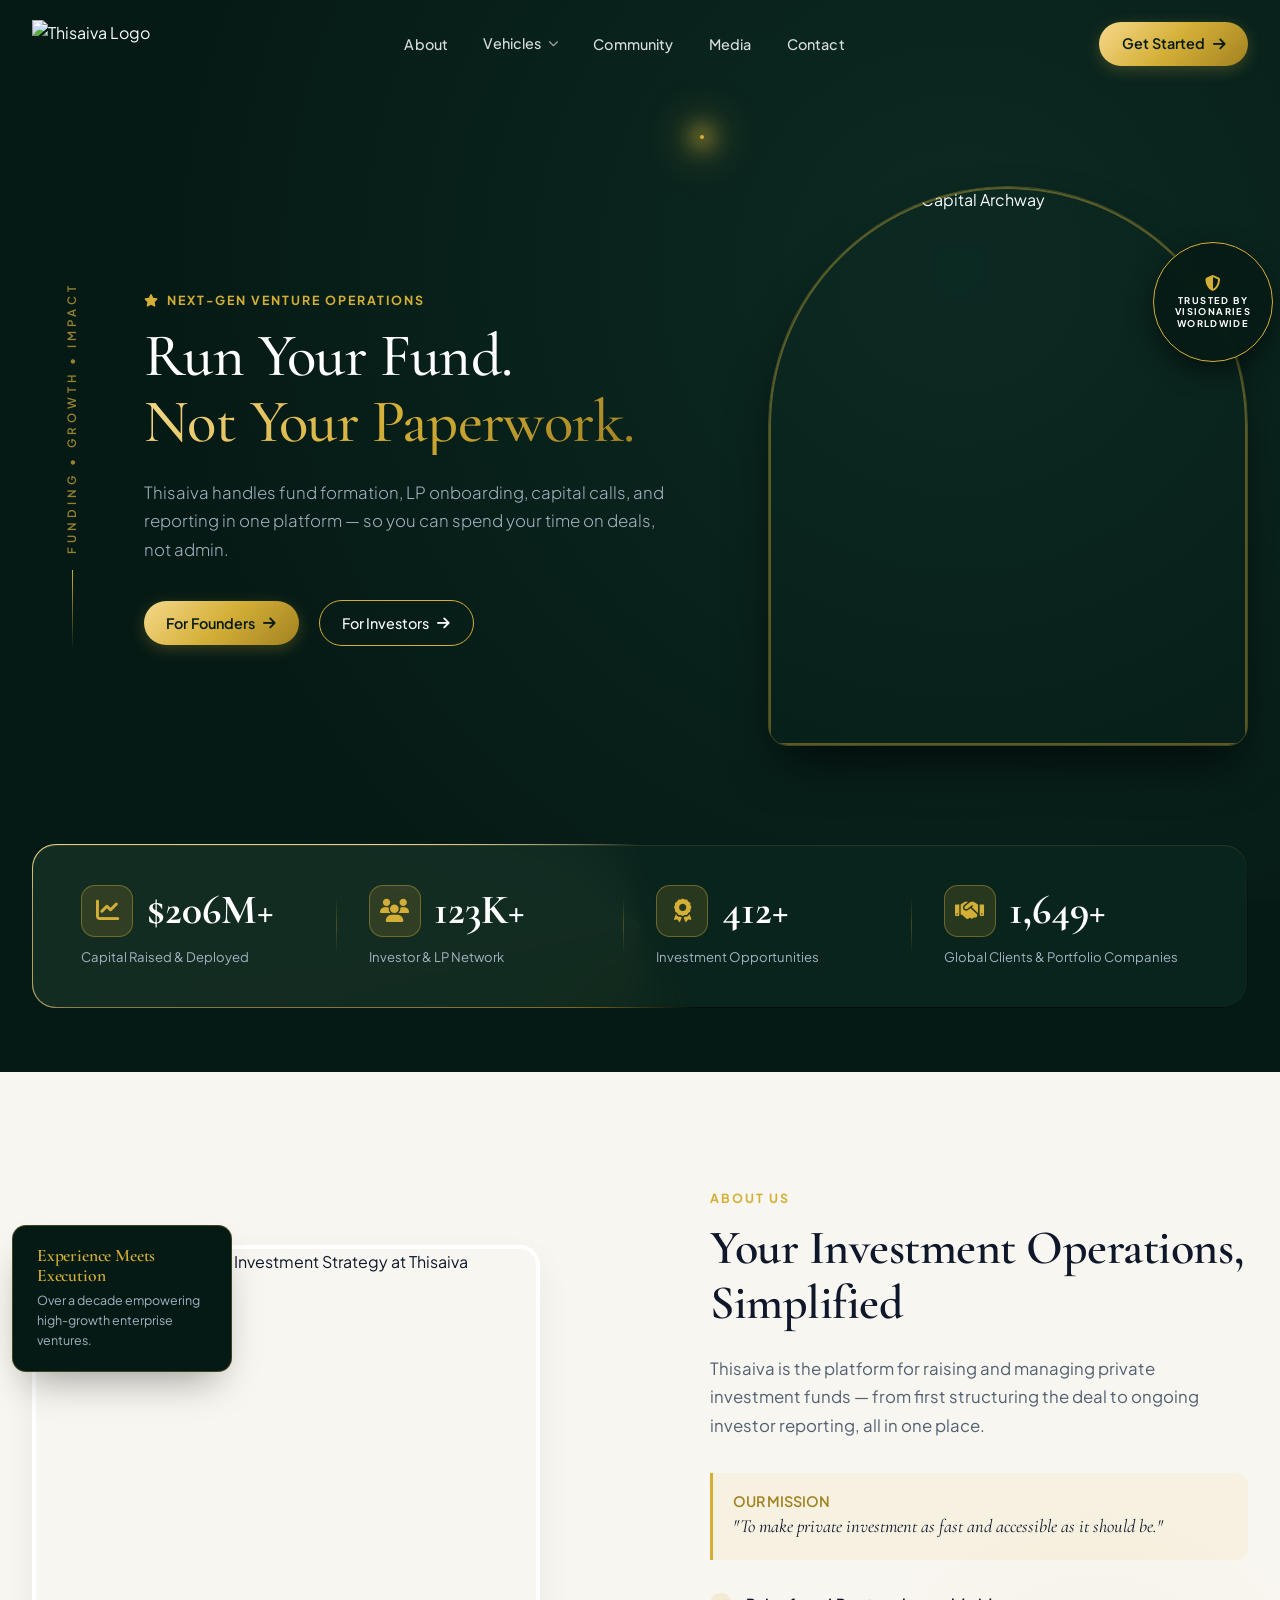
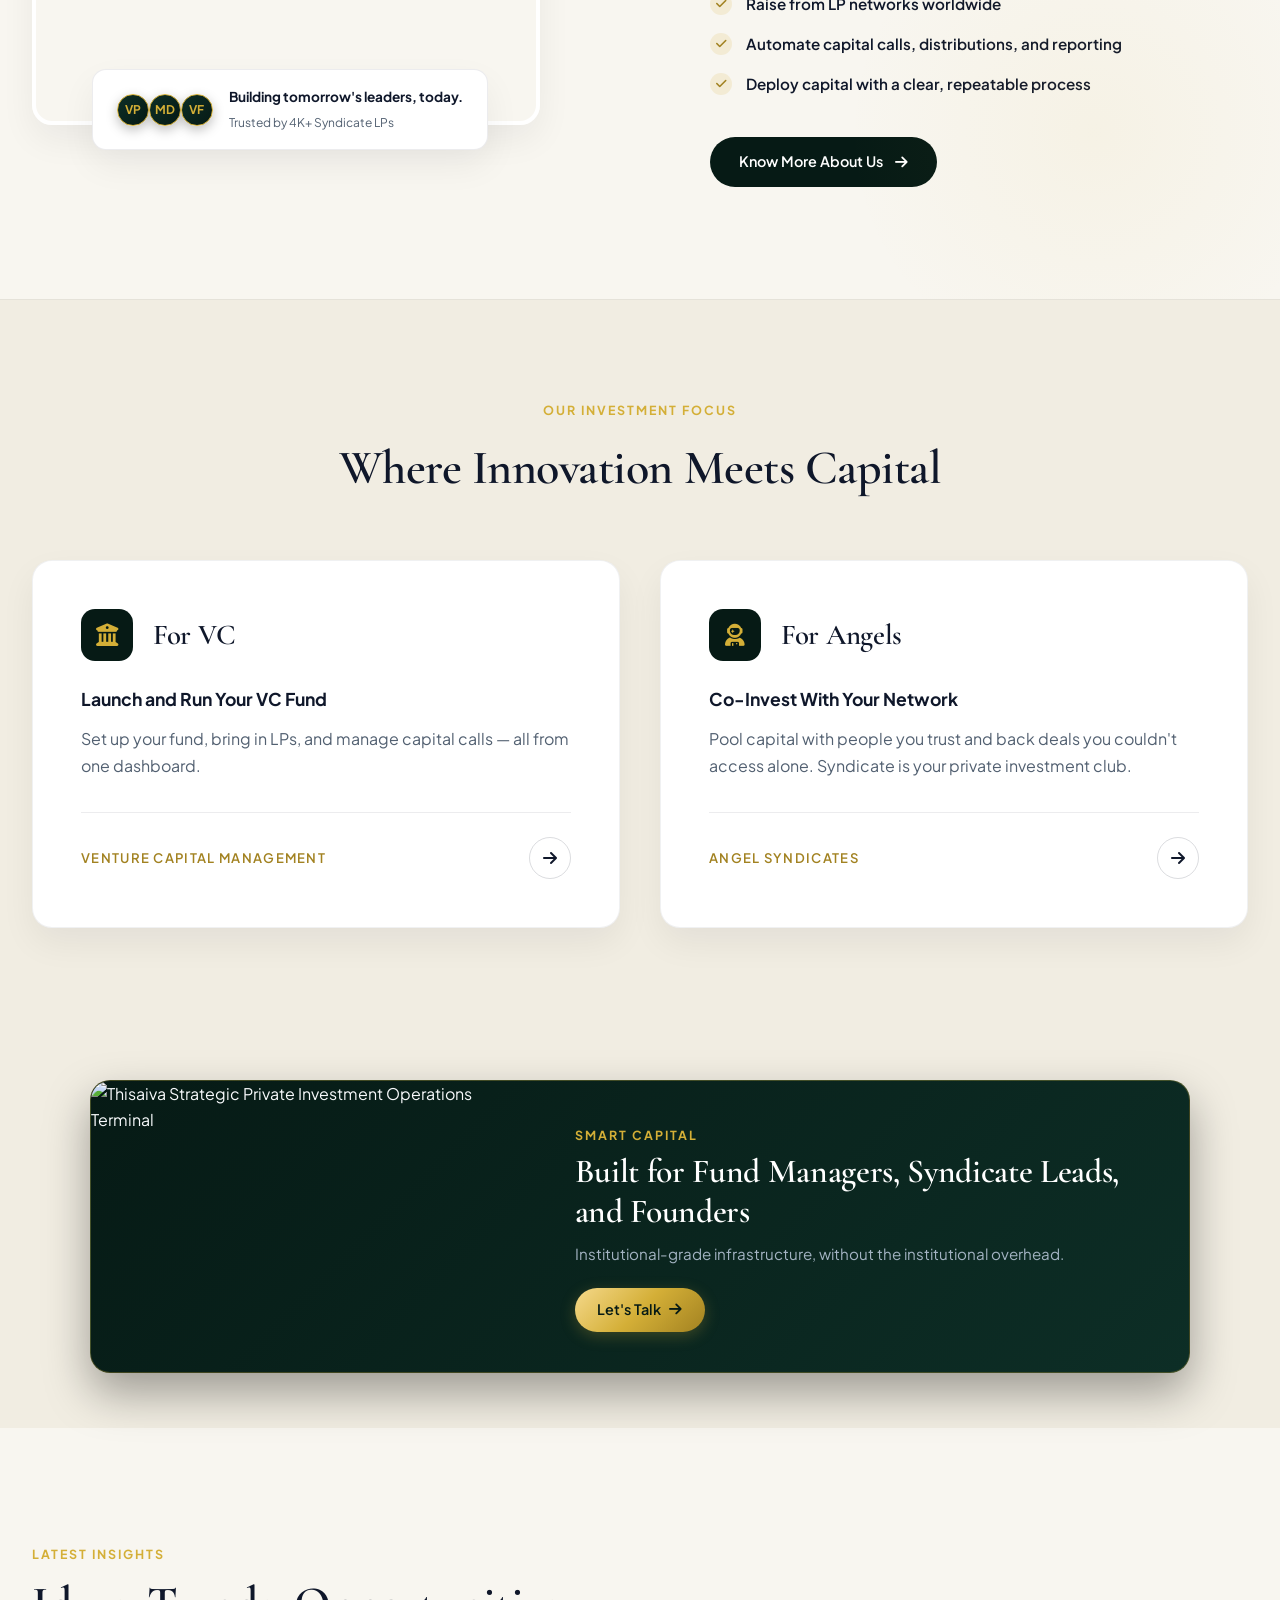
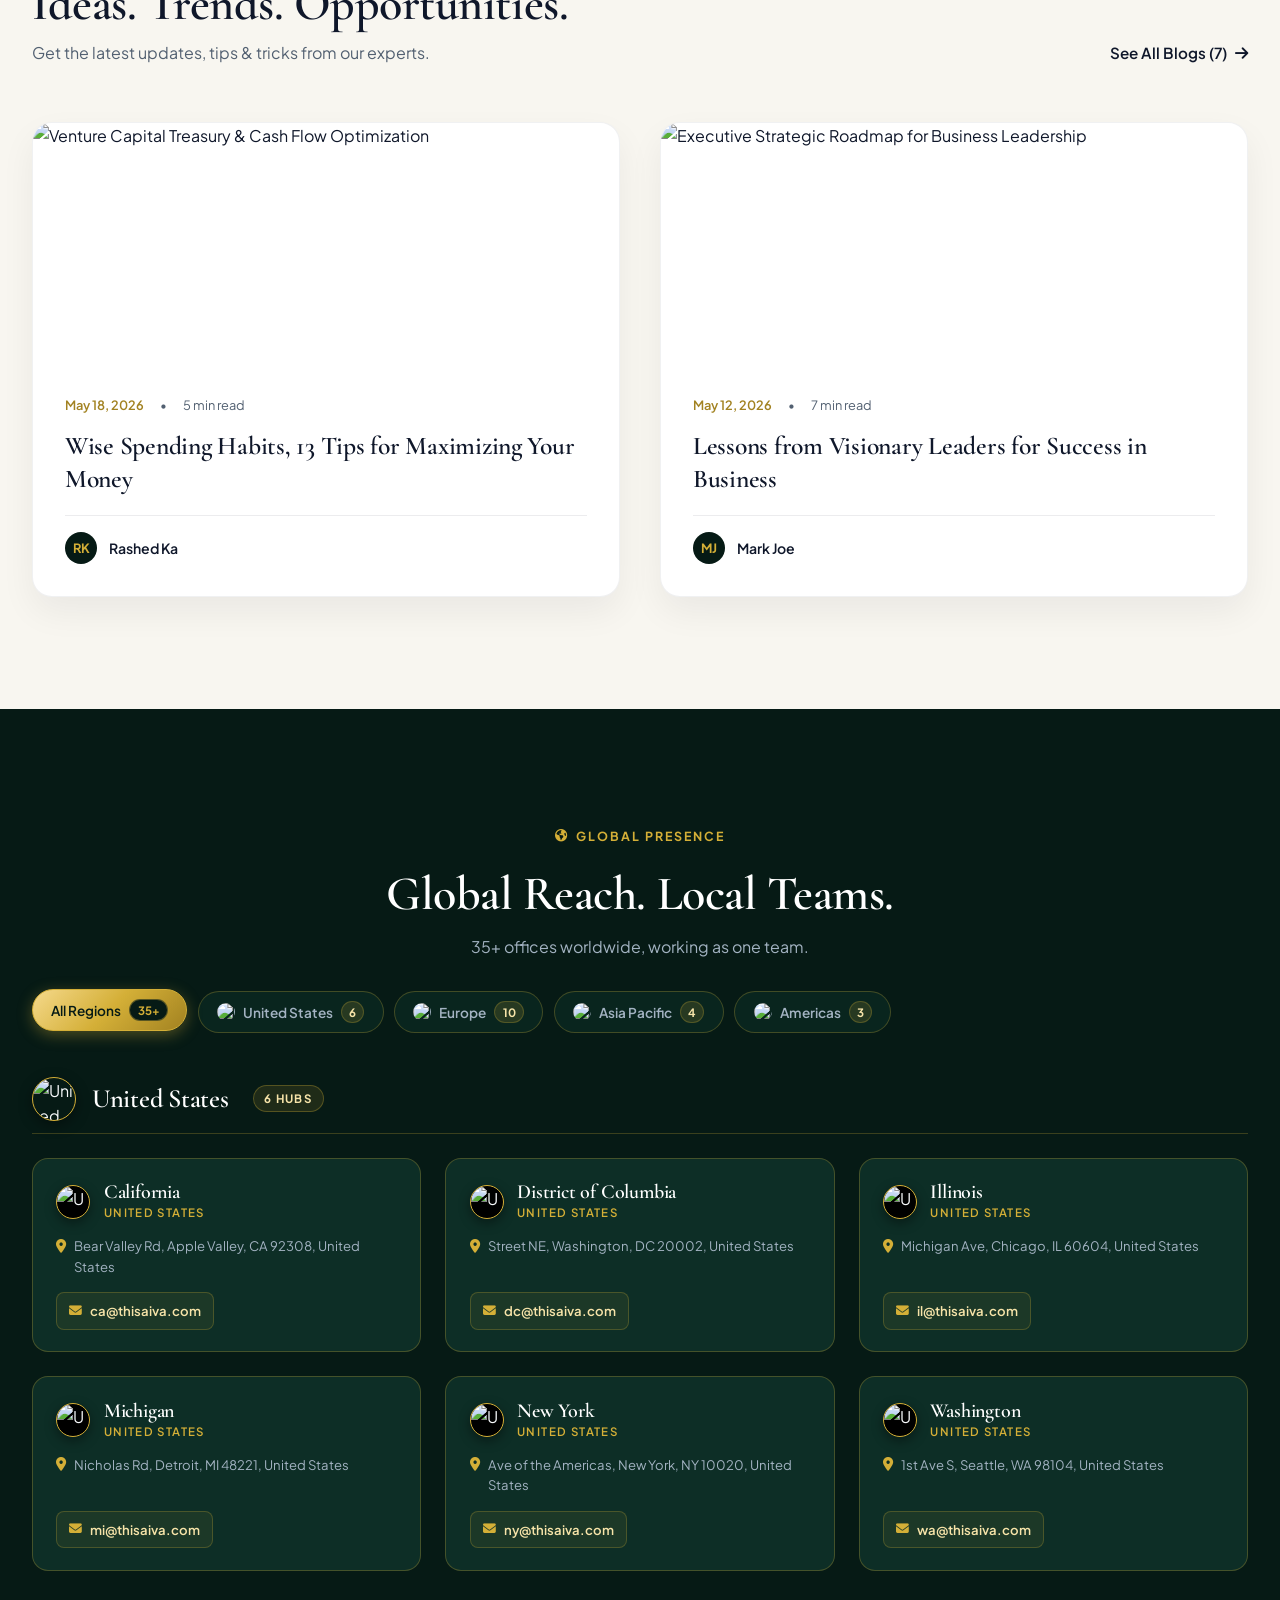
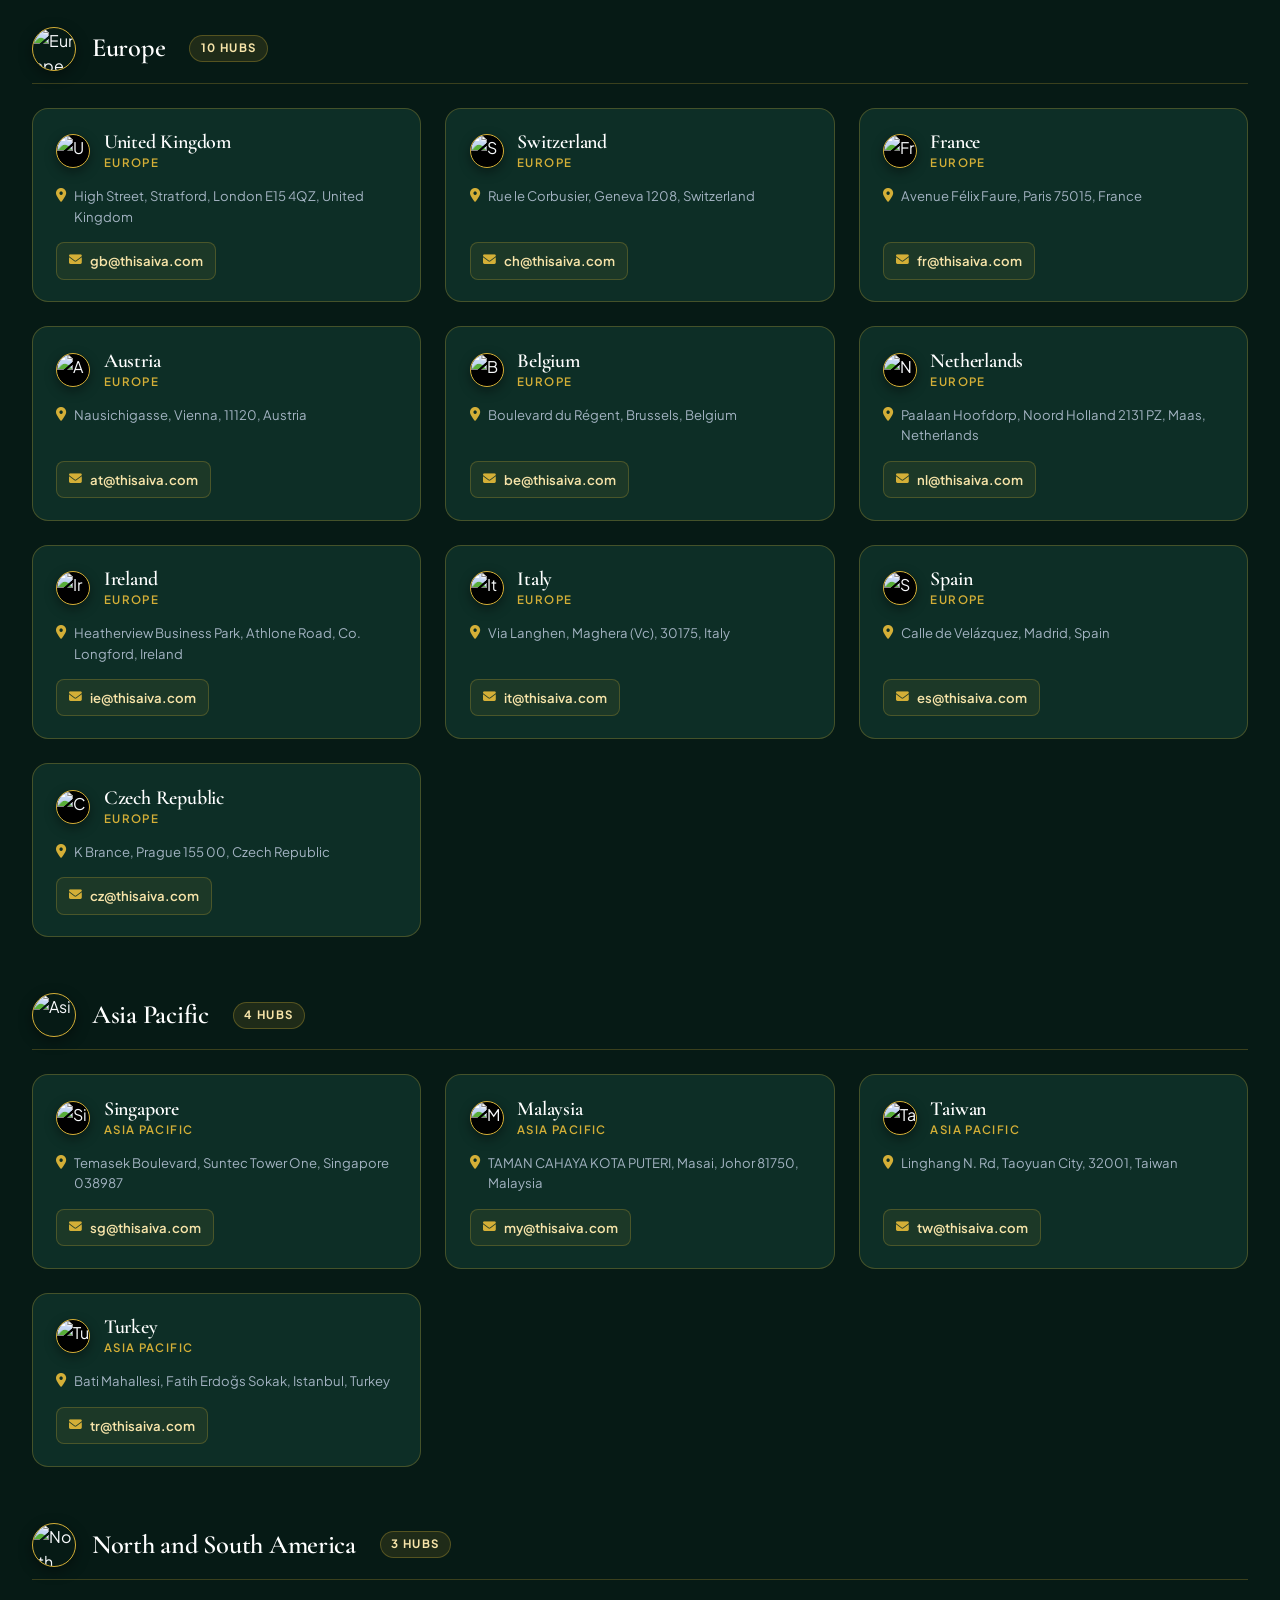
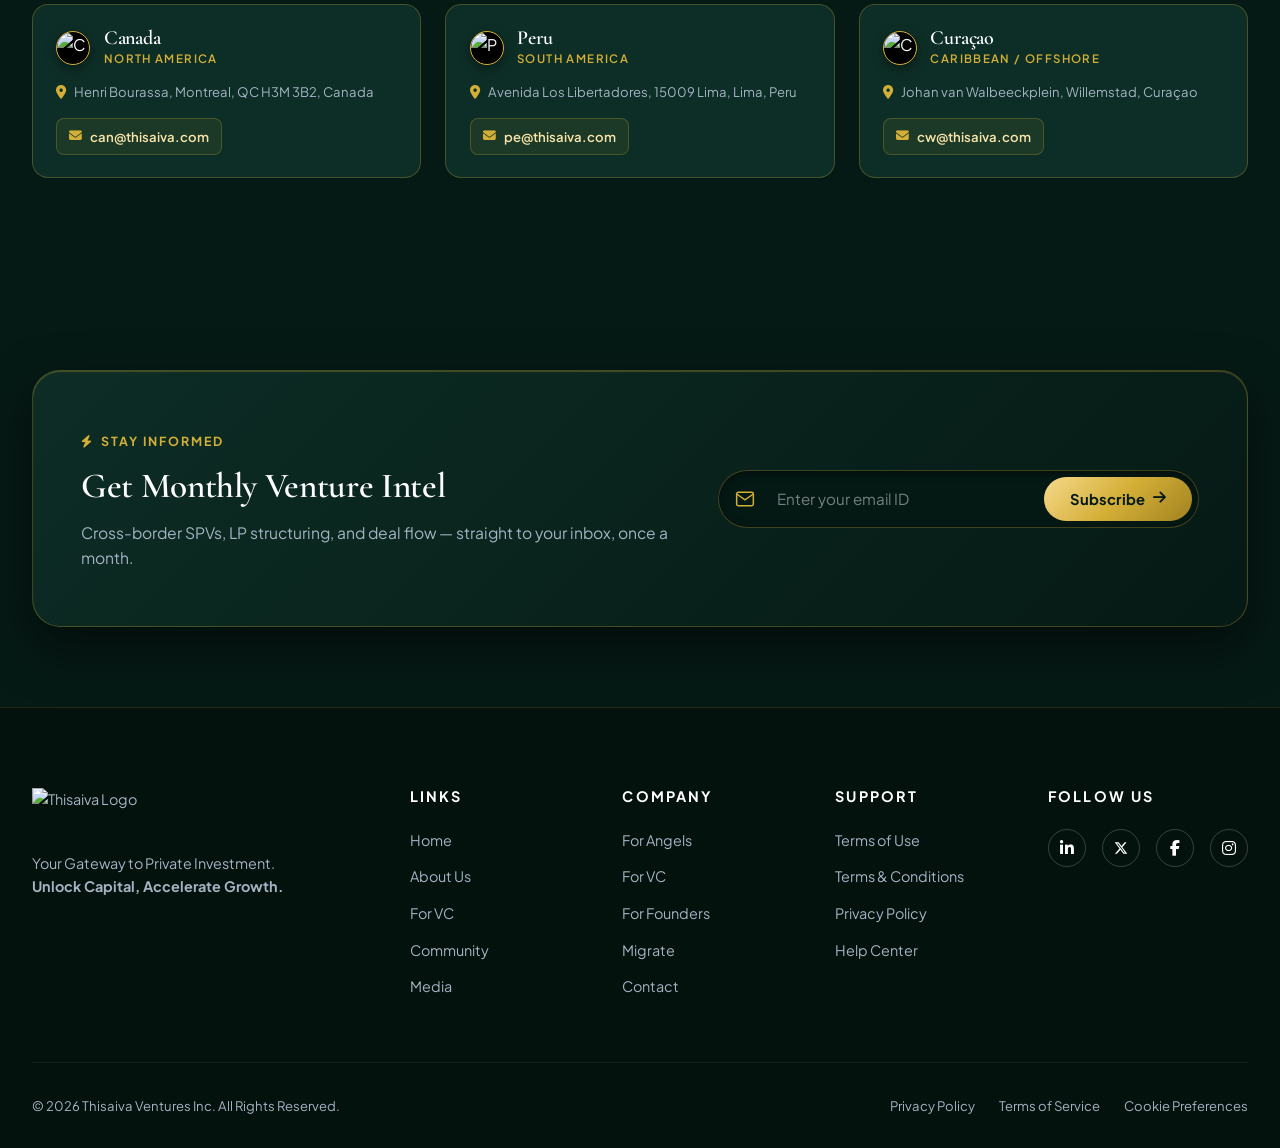
==== index.html @ 95e32748 "fix: comprehensive mobile UX optimization, responsive layout & navigation overhaul" ====
<!DOCTYPE html>
<html lang="en">
<head>
  <meta charset="UTF-8">
  <meta name="viewport" content="width=device-width, initial-scale=1.0, viewport-fit=cover">
  <meta name="robots" content="index, follow">
  
  <!-- Primary SEO Meta Tags -->
  <title>Thisaiva | Venture Capital & Private Investment Platform</title>
  <meta name="title" content="Thisaiva | Venture Capital & Private Investment Platform">
  <meta name="description" content="Thisaiva — Maximize your venture capital operations seamlessly. Institutional-grade Special Purpose Vehicles (SPVs), fund administration, angel syndicates, and founder rollups.">
  <meta name="keywords" content="Thisaiva, Venture Capital Platform, Private Investment, Angel Syndicates, SPV Formation, Delaware Master LLC, Fund Administration, Founder Cap Table">
  <link rel="canonical" href="https://thisaiva.com/">

  <!-- Open Graph / Facebook -->
  <meta property="og:type" content="website">
  <meta property="og:url" content="https://thisaiva.com/">
  <meta property="og:title" content="Thisaiva | Venture Capital & Private Investment Platform">
  <meta property="og:description" content="Thisaiva — Maximize your venture capital operations seamlessly. Institutional-grade SPVs, fund administration, and founder cap table consolidation.">
  <meta property="og:image" content="assets/logo_gold.png">

  <!-- Twitter Card -->
  <meta name="twitter:card" content="summary_large_image">
  <meta name="twitter:url" content="https://thisaiva.com/">
  <meta name="twitter:title" content="Thisaiva | Venture Capital & Private Investment Platform">
  <meta name="twitter:description" content="Thisaiva — Maximize your venture capital operations seamlessly. Institutional-grade SPVs, fund administration, and founder cap table consolidation.">
  <meta name="twitter:image" content="assets/logo_gold.png">

  <!-- Structured Data JSON-LD (Organization + WebSite) -->
  <script type="application/ld+json">
  {
    "@context": "https://schema.org",
    "@graph": [
      {
        "@type": "Organization",
        "@id": "https://thisaiva.com/#organization",
        "name": "Thisaiva",
        "url": "https://thisaiva.com/",
        "logo": {
          "@type": "ImageObject",
          "url": "https://thisaiva.com/assets/logo_gold.png"
        },
        "sameAs": [
          "https://twitter.com/thisaiva",
          "https://linkedin.com/company/thisaiva"
        ]
      },
      {
        "@type": "WebSite",
        "@id": "https://thisaiva.com/#website",
        "url": "https://thisaiva.com/",
        "name": "Thisaiva",
        "publisher": {
          "@id": "https://thisaiva.com/#organization"
        },
        "description": "Institutional-grade venture capital infrastructure, SPV management, angel syndicates, and founder cap table consolidation."
      }
    ]
  }
  </script>

  <!-- Font Awesome Icons -->
  <link rel="stylesheet" href="https://cdnjs.cloudflare.com/ajax/libs/font-awesome/6.4.0/css/all.min.css">

  <!-- Custom CSS -->
  <link rel="stylesheet" href="styles.css">
</head>
<body>

  <!-- NAVIGATION BAR -->
  <nav class="navbar" id="navbar">
    <div class="container nav-container">
      <a href="index.html" class="logo" aria-label="Thisaiva Home">
        <img src="assets/logo_gold.png" alt="Thisaiva Logo" class="logo-img" height="48" style="max-height: 48px; width: auto;">
      </a>

      <ul class="nav-links" id="navLinks">
        <li><a href="about.html">About</a></li>
        <li class="nav-dropdown">
          <a href="for-vc.html" class="dropdown-trigger">
            Vehicles <i class="fa-solid fa-chevron-down nav-chevron"></i>
          </a>
          <div class="dropdown-menu">
            <a href="for-angels.html" class="dropdown-item">
              <div class="drop-icon"><i class="fa-solid fa-user-astronaut"></i></div>
              <div>
                <strong class="drop-title">For Angels</strong>
                <span class="drop-sub">Syndicates & Private Clubs</span>
              </div>
            </a>
            <a href="for-vc.html" class="dropdown-item">
              <div class="drop-icon"><i class="fa-solid fa-building-columns"></i></div>
              <div>
                <strong class="drop-title">For VC Funds</strong>
                <span class="drop-sub">Master LLC & Offshore Vehicles</span>
              </div>
            </a>
            <a href="for-founders.html" class="dropdown-item">
              <div class="drop-icon"><i class="fa-solid fa-rocket"></i></div>
              <div>
                <strong class="drop-title">For Founders</strong>
                <span class="drop-sub">Cap Table & Investor Rollups</span>
              </div>
            </a>
            <a href="migrate.html" class="dropdown-item">
              <div class="drop-icon"><i class="fa-solid fa-arrow-right-arrow-left"></i></div>
              <div>
                <strong class="drop-title">Migrate SPVs</strong>
                <span class="drop-sub">Seamless Entity Transition</span>
              </div>
            </a>
          </div>
        </li>
        <li><a href="community.html">Community</a></li>
        <li><a href="media.html">Media</a></li>
        <li><a href="contact.html">Contact</a></li>
      </ul>

      <div class="nav-actions">
        <a href="contact.html" class="btn-gold" id="getStartedBtn">
          Get Started <i class="fa-solid fa-arrow-right"></i>
        </a>
        <button class="hamburger" id="hamburgerBtn" aria-label="Toggle Navigation">
          <i class="fa-solid fa-bars"></i>
        </button>
      </div>
    </div>
  </nav>

  <!-- HERO SECTION -->
  <section class="hero" id="home">
    <div class="container hero-grid">
      
      <!-- Side Tag -->
      <div class="hero-side-tag">
        <div class="side-tag-text">FUNDING • GROWTH • IMPACT</div>
        <div class="side-tag-line"></div>
      </div>

      <!-- Main Copy -->
      <div class="hero-content">
        <span class="section-eyebrow"><i class="fa-solid fa-star"></i> NEXT-GEN VENTURE OPERATIONS</span>
        <h1 class="hero-title">
          Run Your Fund.<br>
          <span class="gold-text">Not Your Paperwork.</span>
        </h1>
        <p class="hero-description">
          Thisaiva handles fund formation, LP onboarding, capital calls, and reporting in one platform — so you can spend your time on deals, not admin.
        </p>
        <div class="hero-buttons">
          <a href="for-founders.html" class="btn-gold">
            For Founders <i class="fa-solid fa-arrow-right"></i>
          </a>
          <a href="for-vc.html" class="btn-outline-gold">
            For Investors <i class="fa-solid fa-arrow-right"></i>
          </a>
        </div>
      </div>

      <!-- Hero Visual Arch -->
      <div class="hero-visual">
        <div class="hero-arch-wrapper">
          <picture>
            <source srcset="assets/hero_arch_city.avif" type="image/avif">
            <source srcset="assets/hero_arch_city.webp" type="image/webp">
            <img src="assets/hero_arch_city.jpg" alt="Thisaiva Strategic Capital Archway" width="580" height="420" loading="eager">
          </picture>
        </div>
        <div class="hero-badge">
          <i class="fa-solid fa-shield-halved hero-badge-icon"></i>
          <div class="hero-badge-text">TRUSTED BY VISIONARIES WORLDWIDE</div>
        </div>
      </div>

    </div>
  </section>

  <!-- METRICS / NUMBERS SECTION -->
  <section class="metrics-section" id="metrics">
    <div class="container">
      <div class="border-beam-container scroll-reveal">
        <div class="border-beam-inner metrics-card">
          
          <div class="metric-item">
            <div class="metric-top-row">
              <div class="metric-icon"><i class="fa-solid fa-chart-line"></i></div>
              <div class="metric-number" data-target="250">$250M+</div>
            </div>
            <div class="metric-label">Capital Raised & Deployed</div>
          </div>

          <div class="metric-item">
            <div class="metric-top-row">
              <div class="metric-icon"><i class="fa-solid fa-users"></i></div>
              <div class="metric-number" data-target="150">150K+</div>
            </div>
            <div class="metric-label">Investor & LP Network</div>
          </div>

          <div class="metric-item">
            <div class="metric-top-row">
              <div class="metric-icon"><i class="fa-solid fa-award"></i></div>
              <div class="metric-number" data-target="500">500+</div>
            </div>
            <div class="metric-label">Investment Opportunities</div>
          </div>

          <div class="metric-item">
            <div class="metric-top-row">
              <div class="metric-icon"><i class="fa-solid fa-handshake"></i></div>
              <div class="metric-number" data-target="2000">2,000+</div>
            </div>
            <div class="metric-label">Global Clients & Portfolio Companies</div>
          </div>

        </div>
      </div>
    </div>
  </section>

  <!-- ABOUT US SECTION -->
  <section class="about-section" id="about">
    <div class="container about-grid">
      
      <!-- Left Visual Stack -->
      <div class="about-visual-stack">
        <div class="about-img-main">
          <picture>
            <source srcset="assets/executive_boardroom_tech.avif" type="image/avif">
            <source srcset="assets/executive_boardroom_tech.webp" type="image/webp">
            <img src="assets/executive_boardroom_tech.jpg" alt="Executive Leadership & Investment Strategy at Thisaiva" width="600" height="480" loading="lazy">
          </picture>
        </div>

        <div class="about-card-badge">
          <h4>Experience Meets Execution</h4>
          <p>Over a decade empowering high-growth enterprise ventures.</p>
        </div>

        <div class="about-card-bottom">
          <div class="author-avatars">
            <span class="monogram-badge monogram-badge--sm" title="Venture Partner">VP</span>
            <span class="monogram-badge monogram-badge--sm" title="Managing Director">MD</span>
            <span class="monogram-badge monogram-badge--sm" title="VP Finance">VF</span>
          </div>
          <div>
            <strong style="display:block; font-size:0.85rem;">Building tomorrow's leaders, today.</strong>
            <span style="font-size:0.75rem; color:var(--text-dark-muted);">Trusted by 4K+ Syndicate LPs</span>
          </div>
        </div>
      </div>

      <!-- Right Copy -->
      <div class="about-content">
        <span class="section-eyebrow">ABOUT US</span>
        <h2>Your Investment Operations, Simplified</h2>
        
        <p>
          Thisaiva is the platform for raising and managing private investment funds — from first structuring the deal to ongoing investor reporting, all in one place.
        </p>

        <div style="background: rgba(212,175,55,0.08); border-left: 3px solid var(--gold-primary); padding: 1.25rem; border-radius: 0 12px 12px 0; margin-bottom: 2rem;">
          <h4 style="font-family: var(--font-sans); font-size:0.9rem; text-transform:uppercase; color: var(--gold-dark); margin-bottom:0.3rem;">Our Mission</h4>
          <blockquote style="font-family: var(--font-serif); font-size:1.15rem; font-style:italic; color: var(--text-dark); line-height: 1.4;">
            "To make private investment as fast and accessible as it should be."
          </blockquote>
        </div>

        <ul class="about-checklist">
          <li>
            <div class="check-icon"><i class="fa-solid fa-check"></i></div>
            Raise from LP networks worldwide
          </li>
          <li>
            <div class="check-icon"><i class="fa-solid fa-check"></i></div>
            Automate capital calls, distributions, and reporting
          </li>
          <li>
            <div class="check-icon"><i class="fa-solid fa-check"></i></div>
            Deploy capital with a clear, repeatable process
          </li>
        </ul>

        <a href="about.html" class="btn-dark">
          Know More About Us <i class="fa-solid fa-arrow-right"></i>
        </a>
      </div>

    </div>
  </section>

  <!-- INVESTMENT FOCUS (FOR VC & FOR ANGELS) -->
  <section class="investment-section" id="for-vc">
    <div class="container">
      <div class="section-header">
        <span class="section-eyebrow">OUR INVESTMENT FOCUS</span>
        <h2>Where Innovation Meets Capital</h2>
      </div>

      <div class="investment-cards">
        
        <!-- For VC -->
        <div class="invest-card">
          <div>
            <div class="invest-card-header">
              <div class="invest-icon">
                <i class="fa-solid fa-building-columns"></i>
              </div>
              <h3>For VC</h3>
            </div>
            <strong style="display:block; font-size:1.1rem; margin-bottom:0.75rem; color:var(--text-dark);">
              Launch and Run Your VC Fund
            </strong>
            <p>
              Set up your fund, bring in LPs, and manage capital calls — all from one dashboard.
            </p>
          </div>
          <div class="invest-card-footer">
            <span class="invest-tag">Venture Capital Management</span>
            <a href="for-vc.html" class="arrow-btn" aria-label="Explore VC Services">
              <i class="fa-solid fa-arrow-right"></i>
            </a>
          </div>
        </div>

        <!-- For Angels -->
        <div class="invest-card" id="for-angels">
          <div>
            <div class="invest-card-header">
              <div class="invest-icon">
                <i class="fa-solid fa-user-astronaut"></i>
              </div>
              <h3>For Angels</h3>
            </div>
            <strong style="display:block; font-size:1.1rem; margin-bottom:0.75rem; color:var(--text-dark);">
              Co-Invest With Your Network
            </strong>
            <p>
              Pool capital with people you trust and back deals you couldn't access alone. Syndicate is your private investment club.
            </p>
          </div>
          <div class="invest-card-footer">
            <span class="invest-tag">Angel Syndicates</span>
            <a href="for-angels.html" class="arrow-btn" aria-label="Explore Angel Services">
              <i class="fa-solid fa-arrow-right"></i>
            </a>
          </div>
        </div>

      </div>
    </div>
  </section>

  <!-- MAIN CTA BANNER -->
  <section class="cta-banner-section">
    <div class="container">
      <div class="cta-banner-card scroll-reveal">
        
        <div class="cta-img-wrapper">
          <picture>
            <source srcset="assets/cta_investor_terminal.avif" type="image/avif">
            <source srcset="assets/cta_investor_terminal.webp" type="image/webp">
            <img src="assets/cta_investor_terminal.jpg" alt="Thisaiva Strategic Private Investment Operations Terminal" width="480" height="320" loading="lazy">
          </picture>
        </div>

        <div class="cta-content">
          <span class="section-eyebrow">SMART CAPITAL</span>
          <h2>Built for Fund Managers, Syndicate Leads, and Founders</h2>
          <p>
            Institutional-grade infrastructure, without the institutional overhead.
          </p>
          <a href="contact.html" class="btn-gold">
            Let's Talk <i class="fa-solid fa-arrow-right"></i>
          </a>
        </div>

      </div>
    </div>
  </section>

  <!-- BLOG / INSIGHTS SECTION -->
  <section class="blog-section" id="insights">
    <div class="container">
      
      <div class="blog-top-bar">
        <div class="blog-top-left">
          <span class="section-eyebrow">LATEST INSIGHTS</span>
          <h2>Ideas. Trends. Opportunities.</h2>
          <p>Get the latest updates, tips & tricks from our experts.</p>
        </div>
        <a href="media.html" class="view-all-link">
          See All Blogs (7) <i class="fa-solid fa-arrow-right"></i>
        </a>
      </div>

      <div class="blog-grid">
        
        <!-- Blog 1 -->
        <article class="blog-card">
          <div class="blog-img-box">
            <picture>
              <source srcset="assets/blog_fintech_treasury.avif" type="image/avif">
              <source srcset="assets/blog_fintech_treasury.webp" type="image/webp">
              <img src="assets/blog_fintech_treasury.jpg" alt="Venture Capital Treasury & Cash Flow Optimization" loading="lazy">
            </picture>
          </div>
          <div class="blog-body">
            <div class="blog-meta">
              <span class="date">May 18, 2026</span>
              <span>•</span>
              <span>5 min read</span>
            </div>
            <h3>Wise Spending Habits, 13 Tips for Maximizing Your Money</h3>
            <div class="blog-author">
              <div class="author-avatar-sm">RK</div>
              <div class="author-name">Rashed Ka</div>
            </div>
          </div>
        </article>

        <!-- Blog 2 -->
        <article class="blog-card">
          <div class="blog-img-box">
            <picture>
              <source srcset="assets/blog_executive_strategy.avif" type="image/avif">
              <source srcset="assets/blog_executive_strategy.webp" type="image/webp">
              <img src="assets/blog_executive_strategy.jpg" alt="Executive Strategic Roadmap for Business Leadership" loading="lazy">
            </picture>
          </div>
          <div class="blog-body">
            <div class="blog-meta">
              <span class="date">May 12, 2026</span>
              <span>•</span>
              <span>7 min read</span>
            </div>
            <h3>Lessons from Visionary Leaders for Success in Business</h3>
            <div class="blog-author">
              <div class="author-avatar-sm">MJ</div>
              <div class="author-name">Mark Joe</div>
            </div>
          </div>
        </article>

      </div>

    </div>
  </section>

  <!-- GLOBAL PRESENCE SECTION -->
  <section class="global-section" id="media">
    <div class="container">
      
      <div class="section-header" style="max-width: 720px; margin-bottom: 2rem;">
        <span class="section-eyebrow"><i class="fa-solid fa-earth-americas"></i> GLOBAL PRESENCE</span>
        <h2 style="color:#ffffff;">Global Reach. Local Teams.</h2>
        <p style="color:var(--text-light-muted); margin-top:0.75rem;">
          35+ offices worldwide, working as one team.
        </p>
      </div>

      <!-- Regional Office Selector Tabs (Mobile Optimized & Desktop Filter) -->
      <div class="region-tabs-bar" id="regionTabsBar">
        <button class="region-tab-btn active" data-region-target="all">
          <span>All Regions</span> <span class="tab-count-badge">35+</span>
        </button>
        <button class="region-tab-btn" data-region-target="us">
          <img src="assets/flags/us.svg" alt="US" class="tab-flag"> <span>United States</span> <span class="tab-count-badge">6</span>
        </button>
        <button class="region-tab-btn" data-region-target="eu">
          <img src="assets/flags/eu.svg" alt="EU" class="tab-flag"> <span>Europe</span> <span class="tab-count-badge">10</span>
        </button>
        <button class="region-tab-btn" data-region-target="apac">
          <img src="assets/flags/apac.svg" alt="APAC" class="tab-flag"> <span>Asia Pacific</span> <span class="tab-count-badge">4</span>
        </button>
        <button class="region-tab-btn" data-region-target="americas">
          <img src="assets/flags/americas.svg" alt="Americas" class="tab-flag"> <span>Americas</span> <span class="tab-count-badge">3</span>
        </button>
      </div>

      <!-- REGION 1: UNITED STATES -->
      <div class="region-group" data-region="us">
        <div class="region-header">
          <div class="region-header-icon">
            <img src="assets/flags/us.svg" alt="United States Flag" width="44" height="44">
          </div>
          <div>
            <h3 class="region-title">United States</h3>
          </div>
          <span class="region-badge">6 Hubs</span>
        </div>

        <div class="locations-grid">
          
          <!-- California -->
          <div class="location-card">
            <div>
              <div class="location-card-header">
                <div class="country-flag-icon"><img src="assets/flags/us.svg" alt="United States Flag" width="34" height="34"></div>
                <div>
                  <h4 class="location-title">California</h4>
                  <span class="location-country">United States</span>
                </div>
              </div>
              <p class="location-address">
                <i class="fa-solid fa-location-dot"></i>
                <span>Bear Valley Rd, Apple Valley, CA 92308, United States</span>
              </p>
            </div>
            <a href="mailto:ca@thisaiva.com" class="location-email-link">
              <i class="fa-solid fa-envelope"></i> ca@thisaiva.com
            </a>
          </div>

          <!-- District of Columbia -->
          <div class="location-card">
            <div>
              <div class="location-card-header">
                <div class="country-flag-icon"><img src="assets/flags/us.svg" alt="United States Flag" width="34" height="34"></div>
                <div>
                  <h4 class="location-title">District of Columbia</h4>
                  <span class="location-country">United States</span>
                </div>
              </div>
              <p class="location-address">
                <i class="fa-solid fa-location-dot"></i>
                <span>Street NE, Washington, DC 20002, United States</span>
              </p>
            </div>
            <a href="mailto:dc@thisaiva.com" class="location-email-link">
              <i class="fa-solid fa-envelope"></i> dc@thisaiva.com
            </a>
          </div>

          <!-- Illinois -->
          <div class="location-card">
            <div>
              <div class="location-card-header">
                <div class="country-flag-icon"><img src="assets/flags/us.svg" alt="United States Flag" width="34" height="34"></div>
                <div>
                  <h4 class="location-title">Illinois</h4>
                  <span class="location-country">United States</span>
                </div>
              </div>
              <p class="location-address">
                <i class="fa-solid fa-location-dot"></i>
                <span>Michigan Ave, Chicago, IL 60604, United States</span>
              </p>
            </div>
            <a href="mailto:il@thisaiva.com" class="location-email-link">
              <i class="fa-solid fa-envelope"></i> il@thisaiva.com
            </a>
          </div>

          <!-- Michigan -->
          <div class="location-card">
            <div>
              <div class="location-card-header">
                <div class="country-flag-icon"><img src="assets/flags/us.svg" alt="United States Flag" width="34" height="34"></div>
                <div>
                  <h4 class="location-title">Michigan</h4>
                  <span class="location-country">United States</span>
                </div>
              </div>
              <p class="location-address">
                <i class="fa-solid fa-location-dot"></i>
                <span>Nicholas Rd, Detroit, MI 48221, United States</span>
              </p>
            </div>
            <a href="mailto:mi@thisaiva.com" class="location-email-link">
              <i class="fa-solid fa-envelope"></i> mi@thisaiva.com
            </a>
          </div>

          <!-- New York -->
          <div class="location-card">
            <div>
              <div class="location-card-header">
                <div class="country-flag-icon"><img src="assets/flags/us.svg" alt="United States Flag" width="34" height="34"></div>
                <div>
                  <h4 class="location-title">New York</h4>
                  <span class="location-country">United States</span>
                </div>
              </div>
              <p class="location-address">
                <i class="fa-solid fa-location-dot"></i>
                <span>Ave of the Americas, New York, NY 10020, United States</span>
              </p>
            </div>
            <a href="mailto:ny@thisaiva.com" class="location-email-link">
              <i class="fa-solid fa-envelope"></i> ny@thisaiva.com
            </a>
          </div>

          <!-- Washington -->
          <div class="location-card">
            <div>
              <div class="location-card-header">
                <div class="country-flag-icon"><img src="assets/flags/us.svg" alt="United States Flag" width="34" height="34"></div>
                <div>
                  <h4 class="location-title">Washington</h4>
                  <span class="location-country">United States</span>
                </div>
              </div>
              <p class="location-address">
                <i class="fa-solid fa-location-dot"></i>
                <span>1st Ave S, Seattle, WA 98104, United States</span>
              </p>
            </div>
            <a href="mailto:wa@thisaiva.com" class="location-email-link">
              <i class="fa-solid fa-envelope"></i> wa@thisaiva.com
            </a>
          </div>

        </div>
      </div>

      <!-- REGION 2: EUROPE -->
      <div class="region-group" data-region="eu">
        <div class="region-header">
          <div class="region-header-icon">
            <img src="assets/flags/eu.svg" alt="Europe Flag" width="44" height="44">
          </div>
          <div>
            <h3 class="region-title">Europe</h3>
          </div>
          <span class="region-badge">10 Hubs</span>
        </div>

        <div class="locations-grid">
          
          <!-- United Kingdom -->
          <div class="location-card">
            <div>
              <div class="location-card-header">
                <div class="country-flag-icon"><img src="assets/flags/gb.svg" alt="United Kingdom Flag" width="34" height="34"></div>
                <div>
                  <h4 class="location-title">United Kingdom</h4>
                  <span class="location-country">Europe</span>
                </div>
              </div>
              <p class="location-address">
                <i class="fa-solid fa-location-dot"></i>
                <span>High Street, Stratford, London E15 4QZ, United Kingdom</span>
              </p>
            </div>
            <a href="mailto:gb@thisaiva.com" class="location-email-link">
              <i class="fa-solid fa-envelope"></i> gb@thisaiva.com
            </a>
          </div>

          <!-- Switzerland -->
          <div class="location-card">
            <div>
              <div class="location-card-header">
                <div class="country-flag-icon"><img src="assets/flags/ch.svg" alt="Switzerland Flag" width="34" height="34"></div>
                <div>
                  <h4 class="location-title">Switzerland</h4>
                  <span class="location-country">Europe</span>
                </div>
              </div>
              <p class="location-address">
                <i class="fa-solid fa-location-dot"></i>
                <span>Rue le Corbusier, Geneva 1208, Switzerland</span>
              </p>
            </div>
            <a href="mailto:ch@thisaiva.com" class="location-email-link">
              <i class="fa-solid fa-envelope"></i> ch@thisaiva.com
            </a>
          </div>

          <!-- France -->
          <div class="location-card">
            <div>
              <div class="location-card-header">
                <div class="country-flag-icon"><img src="assets/flags/fr.svg" alt="France Flag" width="34" height="34"></div>
                <div>
                  <h4 class="location-title">France</h4>
                  <span class="location-country">Europe</span>
                </div>
              </div>
              <p class="location-address">
                <i class="fa-solid fa-location-dot"></i>
                <span>Avenue Félix Faure, Paris 75015, France</span>
              </p>
            </div>
            <a href="mailto:fr@thisaiva.com" class="location-email-link">
              <i class="fa-solid fa-envelope"></i> fr@thisaiva.com
            </a>
          </div>

          <!-- Germany / Austria -->
          <div class="location-card">
            <div>
              <div class="location-card-header">
                <div class="country-flag-icon"><img src="assets/flags/at.svg" alt="Austria Flag" width="34" height="34"></div>
                <div>
                  <h4 class="location-title">Austria</h4>
                  <span class="location-country">Europe</span>
                </div>
              </div>
              <p class="location-address">
                <i class="fa-solid fa-location-dot"></i>
                <span>Nausichigasse, Vienna, 11120, Austria</span>
              </p>
            </div>
            <a href="mailto:at@thisaiva.com" class="location-email-link">
              <i class="fa-solid fa-envelope"></i> at@thisaiva.com
            </a>
          </div>

          <!-- Belgium -->
          <div class="location-card">
            <div>
              <div class="location-card-header">
                <div class="country-flag-icon"><img src="assets/flags/be.svg" alt="Belgium Flag" width="34" height="34"></div>
                <div>
                  <h4 class="location-title">Belgium</h4>
                  <span class="location-country">Europe</span>
                </div>
              </div>
              <p class="location-address">
                <i class="fa-solid fa-location-dot"></i>
                <span>Boulevard du Régent, Brussels, Belgium</span>
              </p>
            </div>
            <a href="mailto:be@thisaiva.com" class="location-email-link">
              <i class="fa-solid fa-envelope"></i> be@thisaiva.com
            </a>
          </div>

          <!-- Netherlands -->
          <div class="location-card">
            <div>
              <div class="location-card-header">
                <div class="country-flag-icon"><img src="assets/flags/nl.svg" alt="Netherlands Flag" width="34" height="34"></div>
                <div>
                  <h4 class="location-title">Netherlands</h4>
                  <span class="location-country">Europe</span>
                </div>
              </div>
              <p class="location-address">
                <i class="fa-solid fa-location-dot"></i>
                <span>Paalaan Hoofdorp, Noord Holland 2131 PZ, Maas, Netherlands</span>
              </p>
            </div>
            <a href="mailto:nl@thisaiva.com" class="location-email-link">
              <i class="fa-solid fa-envelope"></i> nl@thisaiva.com
            </a>
          </div>

          <!-- Ireland -->
          <div class="location-card">
            <div>
              <div class="location-card-header">
                <div class="country-flag-icon"><img src="assets/flags/ie.svg" alt="Ireland Flag" width="34" height="34"></div>
                <div>
                  <h4 class="location-title">Ireland</h4>
                  <span class="location-country">Europe</span>
                </div>
              </div>
              <p class="location-address">
                <i class="fa-solid fa-location-dot"></i>
                <span>Heatherview Business Park, Athlone Road, Co. Longford, Ireland</span>
              </p>
            </div>
            <a href="mailto:ie@thisaiva.com" class="location-email-link">
              <i class="fa-solid fa-envelope"></i> ie@thisaiva.com
            </a>
          </div>

          <!-- Italy -->
          <div class="location-card">
            <div>
              <div class="location-card-header">
                <div class="country-flag-icon"><img src="assets/flags/it.svg" alt="Italy Flag" width="34" height="34"></div>
                <div>
                  <h4 class="location-title">Italy</h4>
                  <span class="location-country">Europe</span>
                </div>
              </div>
              <p class="location-address">
                <i class="fa-solid fa-location-dot"></i>
                <span>Via Langhen, Maghera (Vc), 30175, Italy</span>
              </p>
            </div>
            <a href="mailto:it@thisaiva.com" class="location-email-link">
              <i class="fa-solid fa-envelope"></i> it@thisaiva.com
            </a>
          </div>

          <!-- Spain -->
          <div class="location-card">
            <div>
              <div class="location-card-header">
                <div class="country-flag-icon"><img src="assets/flags/es.svg" alt="Spain Flag" width="34" height="34"></div>
                <div>
                  <h4 class="location-title">Spain</h4>
                  <span class="location-country">Europe</span>
                </div>
              </div>
              <p class="location-address">
                <i class="fa-solid fa-location-dot"></i>
                <span>Calle de Velázquez, Madrid, Spain</span>
              </p>
            </div>
            <a href="mailto:es@thisaiva.com" class="location-email-link">
              <i class="fa-solid fa-envelope"></i> es@thisaiva.com
            </a>
          </div>

          <!-- Czech Republic -->
          <div class="location-card">
            <div>
              <div class="location-card-header">
                <div class="country-flag-icon"><img src="assets/flags/cz.svg" alt="Czech Republic Flag" width="34" height="34"></div>
                <div>
                  <h4 class="location-title">Czech Republic</h4>
                  <span class="location-country">Europe</span>
                </div>
              </div>
              <p class="location-address">
                <i class="fa-solid fa-location-dot"></i>
                <span>K Brance, Prague 155 00, Czech Republic</span>
              </p>
            </div>
            <a href="mailto:cz@thisaiva.com" class="location-email-link">
              <i class="fa-solid fa-envelope"></i> cz@thisaiva.com
            </a>
          </div>

        </div>
      </div>

      <!-- REGION 3: ASIA PACIFIC -->
      <div class="region-group" data-region="apac">
        <div class="region-header">
          <div class="region-header-icon">
            <img src="assets/flags/apac.svg" alt="Asia Pacific Icon" width="44" height="44">
          </div>
          <div>
            <h3 class="region-title">Asia Pacific</h3>
          </div>
          <span class="region-badge">4 Hubs</span>
        </div>

        <div class="locations-grid">
          
          <!-- Singapore -->
          <div class="location-card">
            <div>
              <div class="location-card-header">
                <div class="country-flag-icon"><img src="assets/flags/sg.svg" alt="Singapore Flag" width="34" height="34"></div>
                <div>
                  <h4 class="location-title">Singapore</h4>
                  <span class="location-country">Asia Pacific</span>
                </div>
              </div>
              <p class="location-address">
                <i class="fa-solid fa-location-dot"></i>
                <span>Temasek Boulevard, Suntec Tower One, Singapore 038987</span>
              </p>
            </div>
            <a href="mailto:sg@thisaiva.com" class="location-email-link">
              <i class="fa-solid fa-envelope"></i> sg@thisaiva.com
            </a>
          </div>

          <!-- Malaysia -->
          <div class="location-card">
            <div>
              <div class="location-card-header">
                <div class="country-flag-icon"><img src="assets/flags/my.svg" alt="Malaysia Flag" width="34" height="34"></div>
                <div>
                  <h4 class="location-title">Malaysia</h4>
                  <span class="location-country">Asia Pacific</span>
                </div>
              </div>
              <p class="location-address">
                <i class="fa-solid fa-location-dot"></i>
                <span>TAMAN CAHAYA KOTA PUTERI, Masai, Johor 81750, Malaysia</span>
              </p>
            </div>
            <a href="mailto:my@thisaiva.com" class="location-email-link">
              <i class="fa-solid fa-envelope"></i> my@thisaiva.com
            </a>
          </div>

          <!-- Taiwan -->
          <div class="location-card">
            <div>
              <div class="location-card-header">
                <div class="country-flag-icon"><img src="assets/flags/tw.svg" alt="Taiwan Flag" width="34" height="34"></div>
                <div>
                  <h4 class="location-title">Taiwan</h4>
                  <span class="location-country">Asia Pacific</span>
                </div>
              </div>
              <p class="location-address">
                <i class="fa-solid fa-location-dot"></i>
                <span>Linghang N. Rd, Taoyuan City, 32001, Taiwan</span>
              </p>
            </div>
            <a href="mailto:tw@thisaiva.com" class="location-email-link">
              <i class="fa-solid fa-envelope"></i> tw@thisaiva.com
            </a>
          </div>

          <!-- Turkey -->
          <div class="location-card">
            <div>
              <div class="location-card-header">
                <div class="country-flag-icon"><img src="assets/flags/tr.svg" alt="Turkey Flag" width="34" height="34"></div>
                <div>
                  <h4 class="location-title">Turkey</h4>
                  <span class="location-country">Asia Pacific</span>
                </div>
              </div>
              <p class="location-address">
                <i class="fa-solid fa-location-dot"></i>
                <span>Bati Mahallesi, Fatih Erdoğs Sokak, Istanbul, Turkey</span>
              </p>
            </div>
            <a href="mailto:tr@thisaiva.com" class="location-email-link">
              <i class="fa-solid fa-envelope"></i> tr@thisaiva.com
            </a>
          </div>

        </div>
      </div>

      <!-- REGION 4: NORTH AND SOUTH AMERICA -->
      <div class="region-group" data-region="americas">
        <div class="region-header">
          <div class="region-header-icon">
            <img src="assets/flags/americas.svg" alt="North and South America" width="44" height="44">
          </div>
          <div>
            <h3 class="region-title">North and South America</h3>
          </div>
          <span class="region-badge">3 Hubs</span>
        </div>

        <div class="locations-grid">
          
          <!-- Canada -->
          <div class="location-card">
            <div>
              <div class="location-card-header">
                <div class="country-flag-icon"><img src="assets/flags/ca.svg" alt="Canada Flag" width="34" height="34"></div>
                <div>
                  <h4 class="location-title">Canada</h4>
                  <span class="location-country">North America</span>
                </div>
              </div>
              <p class="location-address">
                <i class="fa-solid fa-location-dot"></i>
                <span>Henri Bourassa, Montreal, QC H3M 3B2, Canada</span>
              </p>
            </div>
            <a href="mailto:can@thisaiva.com" class="location-email-link">
              <i class="fa-solid fa-envelope"></i> can@thisaiva.com
            </a>
          </div>

          <!-- Peru -->
          <div class="location-card">
            <div>
              <div class="location-card-header">
                <div class="country-flag-icon"><img src="assets/flags/pe.svg" alt="Peru Flag" width="34" height="34"></div>
                <div>
                  <h4 class="location-title">Peru</h4>
                  <span class="location-country">South America</span>
                </div>
              </div>
              <p class="location-address">
                <i class="fa-solid fa-location-dot"></i>
                <span>Avenida Los Libertadores, 15009 Lima, Lima, Peru</span>
              </p>
            </div>
            <a href="mailto:pe@thisaiva.com" class="location-email-link">
              <i class="fa-solid fa-envelope"></i> pe@thisaiva.com
            </a>
          </div>

          <!-- Curaçao -->
          <div class="location-card">
            <div>
              <div class="location-card-header">
                <div class="country-flag-icon"><img src="assets/flags/cw.svg" alt="Curaçao Flag" width="34" height="34"></div>
                <div>
                  <h4 class="location-title">Curaçao</h4>
                  <span class="location-country">Caribbean / Offshore</span>
                </div>
              </div>
              <p class="location-address">
                <i class="fa-solid fa-location-dot"></i>
                <span>Johan van Walbeeckplein, Willemstad, Curaçao</span>
              </p>
            </div>
            <a href="mailto:cw@thisaiva.com" class="location-email-link">
              <i class="fa-solid fa-envelope"></i> cw@thisaiva.com
            </a>
          </div>

        </div>
      </div>

    </div>
  </section>

  <!-- NEWSLETTER / SUBSCRIBE SECTION -->
  <section class="newsletter-section">
    <div class="container">
      <div class="newsletter-box scroll-reveal">
        <div class="newsletter-text">
          <span class="section-eyebrow"><i class="fa-solid fa-bolt"></i> STAY INFORMED</span>
          <h3>Get Monthly Venture Intel</h3>
          <p>Cross-border SPVs, LP structuring, and deal flow — straight to your inbox, once a month.</p>
        </div>

        <form class="newsletter-form" id="newsletterForm">
          <div class="lead-magnet__input-group">
            <svg class="lead-magnet__input-icon" viewBox="0 0 24 24" fill="none" stroke="currentColor" stroke-width="1.8"><rect x="2" y="4" width="20" height="16" rx="2"/><path d="M2 6l10 7 10-7"/></svg>
            <input type="email" id="newsletterEmail" placeholder="Enter your email ID" required autocomplete="email">
            <button type="submit" class="btn-gold-shimmer" id="newsletterSubscribeBtn">
              <span>Subscribe</span> <i class="fa-solid fa-arrow-right"></i>
            </button>
          </div>
        </form>
      </div>
    </div>
  </section>

  <!-- FOOTER -->
  <footer class="footer" id="contact">
    <div class="container">
      <div class="footer-grid">
        
        <!-- Brand Col -->
        <div class="footer-brand">
          <div class="logo" style="margin-bottom: 1rem;">
            <img src="assets/logo_gold.png" alt="Thisaiva Logo" class="logo-img footer-logo-img" height="54" style="max-height: 54px; width: auto;">
          </div>
          <p>
            Your Gateway to Private Investment.<br>
            <strong>Unlock Capital, Accelerate Growth.</strong>
          </p>
        </div>

        <!-- Links -->
        <div class="footer-col">
          <h4>Links</h4>
          <ul>
            <li><a href="index.html">Home</a></li>
            <li><a href="about.html">About Us</a></li>
            <li><a href="for-vc.html">For VC</a></li>
            <li><a href="community.html">Community</a></li>
            <li><a href="media.html">Media</a></li>
          </ul>
        </div>

        <!-- Company -->
        <div class="footer-col">
          <h4>Company</h4>
          <ul>
            <li><a href="for-angels.html">For Angels</a></li>
            <li><a href="for-vc.html">For VC</a></li>
            <li><a href="for-founders.html">For Founders</a></li>
            <li><a href="migrate.html">Migrate</a></li>
            <li><a href="contact.html">Contact</a></li>
          </ul>
        </div>

        <!-- Support -->
        <div class="footer-col">
          <h4>Support</h4>
          <ul>
            <li><a href="contact.html#terms">Terms of Use</a></li>
            <li><a href="contact.html#terms">Terms & Conditions</a></li>
            <li><a href="contact.html#privacy">Privacy Policy</a></li>
            <li><a href="contact.html">Help Center</a></li>
          </ul>
        </div>

        <!-- Social -->
        <div class="footer-col">
          <h4>Follow Us</h4>
          <div class="social-links">
            <a href="#" class="social-icon" aria-label="LinkedIn"><i class="fa-brands fa-linkedin-in"></i></a>
            <a href="#" class="social-icon" aria-label="X / Twitter">
              <svg viewBox="0 0 24 24" width="14" height="14" fill="currentColor"><path d="M18.244 2.25h3.308l-7.227 8.26 8.502 11.24H16.17l-5.214-6.817L4.99 21.75H1.68l7.73-8.835L1.254 2.25H8.08l4.713 6.231zm-1.161 17.52h1.833L7.084 4.126H5.117z"/></svg>
            </a>
            <a href="#" class="social-icon" aria-label="Facebook"><i class="fa-brands fa-facebook-f"></i></a>
            <a href="#" class="social-icon" aria-label="Instagram"><i class="fa-brands fa-instagram"></i></a>
          </div>
        </div>

      </div>

      <div class="footer-bottom">
        <div>© 2026 Thisaiva Ventures Inc. All Rights Reserved.</div>
        <div style="display:flex; gap:1.5rem;">
          <a href="contact.html#privacy">Privacy Policy</a>
          <a href="contact.html#terms">Terms of Service</a>
          <a href="contact.html#cookies">Cookie Preferences</a>
        </div>
      </div>
    </div>
  </footer>

  <!-- TOAST NOTIFICATION -->
  <div class="toast-notification" id="toastNotification">
    <i class="fa-solid fa-circle-check" style="color: var(--gold-primary); font-size: 1.25rem;"></i>
    <span id="toastMessage">Subscribed successfully!</span>
  </div>

  <!-- JavaScript -->
  <script src="script.js"></script>
</body>
</html>
---- styles.css ----
/* ==========================================================================
   THISAIVA VENTURES — LUXURY VENTURE CAPITAL STYLESHEET
   Colors: Deep Forest Emerald (#061a15), Metallic Gold (#d4af37), Silk Cream (#f9f8f3)
   ========================================================================== */

@import url('https://fonts.googleapis.com/css2?family=Cormorant+Garamond:ital,wght@0,400;0,500;0,600;0,700;1,400&family=Plus+Jakarta+Sans:wght@300;400;500;600;700&display=swap');

:root {
  /* Color Tokens */
  --bg-dark: #061a15;
  --bg-dark-alt: #0a251e;
  --bg-dark-card: #0d2e26;
  --bg-cream: #f8f6f0;
  --bg-cream-alt: #f1ede2;
  --bg-white: #ffffff;
  
  --gold-primary: #d4af37;
  --gold-secondary: #e5c158;
  --gold-light: #f7e4a9;
  --gold-dark: #a28221;
  --gold-gradient: linear-gradient(135deg, #f5d98b 0%, #d4af37 50%, #a28221 100%);
  --gold-glow: rgba(212, 175, 55, 0.35);
  
  --text-dark: #0f172a;
  --text-dark-muted: #526071;
  --text-light: #f8fafc;
  --text-light-muted: #a3b3c2;

  --border-gold: rgba(212, 175, 55, 0.28);
  --border-light: rgba(15, 23, 42, 0.08);
  
  /* Fonts */
  --font-serif: 'Cormorant Garamond', Georgia, serif;
  --font-sans: 'Plus Jakarta Sans', system-ui, -apple-system, sans-serif;
  
  /* Transitions & Shadows */
  --transition-fast: 0.2s ease;
  --transition-normal: 0.35s cubic-bezier(0.16, 1, 0.3, 1);
  --shadow-gold: 0 10px 30px -10px rgba(212, 175, 55, 0.3);
  --shadow-dark: 0 20px 40px -15px rgba(0, 0, 0, 0.4);
  --shadow-soft: 0 15px 35px rgba(15, 23, 42, 0.06);
}

/* Base Resets */
*, *::before, *::after {
  box-sizing: border-box;
  margin: 0;
  padding: 0;
}

html {
  scroll-behavior: smooth;
  font-size: 16px;
}

body {
  font-family: var(--font-sans);
  background-color: var(--bg-dark);
  color: var(--text-light);
  line-height: 1.6;
  overflow-x: hidden;
  -webkit-font-smoothing: antialiased;
  overflow-wrap: break-word;
  word-wrap: break-word;
  /* iOS safe-area for notched devices */
  padding-bottom: env(safe-area-inset-bottom);
}

/* Typography Helpers */
h1, h2, h3, h4, h5, h6 {
  font-family: var(--font-serif);
  font-weight: 600;
  line-height: 1.15;
  letter-spacing: -0.01em;
}

a {
  color: inherit;
  text-decoration: none;
  transition: var(--transition-fast);
}

button {
  cursor: pointer;
  border: none;
  outline: none;
  font-family: var(--font-sans);
}

img {
  max-width: 100%;
  display: block;
  object-fit: cover;
}

/* Gold Text Gradient */
.gold-text {
  background: var(--gold-gradient);
  -webkit-background-clip: text;
  -webkit-text-fill-color: transparent;
  display: inline-block;
}

.section-eyebrow {
  font-family: var(--font-sans);
  font-size: 0.78rem;
  font-weight: 700;
  letter-spacing: 0.16em;
  text-transform: uppercase;
  color: var(--gold-primary);
  display: inline-flex;
  align-items: center;
  gap: 0.45rem;
  margin-bottom: 0.75rem;
  max-width: 100%;
}

/* Container */
.container {
  width: 100%;
  max-width: 1280px;
  margin: 0 auto;
  padding: 0 2rem;
}

/* ==========================================================================
   NAVIGATION BAR
   ========================================================================== */
.navbar {
  position: fixed;
  top: 0;
  left: 0;
  right: 0;
  z-index: 1000;
  padding: 1.25rem 0;
  transition: var(--transition-normal);
}

.navbar.scrolled {
  background: rgba(6, 26, 21, 0.85);
  backdrop-filter: blur(16px);
  -webkit-backdrop-filter: blur(16px);
  border-bottom: 1px solid var(--border-gold);
  padding: 0.85rem 0;
  box-shadow: 0 10px 30px rgba(0, 0, 0, 0.3);
}

/* Solid background when mobile menu is open */
.navbar.menu-open {
  background: #061a15;
  backdrop-filter: none;
  border-bottom: 1px solid rgba(212, 175, 55, 0.2);
}

.nav-container {
  display: flex;
  align-items: center;
  justify-content: space-between;
}

.logo {
  display: flex;
  align-items: center;
  gap: 0.75rem;
  text-decoration: none;
  transition: transform 0.3s ease, opacity 0.3s ease;
  max-height: 54px;
}

.logo:hover {
  opacity: 0.92;
  transform: scale(1.02);
}

.logo-img, .logo img {
  height: 48px !important;
  max-height: 48px !important;
  width: auto;
  max-width: 220px;
  object-fit: contain;
  display: block;
}

.footer-logo-img {
  height: 54px !important;
  max-height: 54px !important;
}

.nav-links {
  display: flex;
  align-items: center;
  gap: 2.2rem;
  list-style: none;
}

.nav-links a {
  font-size: 0.9rem;
  font-weight: 500;
  color: rgba(255, 255, 255, 0.85);
  position: relative;
  transition: color 0.2s ease;
  letter-spacing: 0.01em;
}

.nav-links a::after {
  content: '';
  position: absolute;
  bottom: -4px;
  left: 0;
  width: 0;
  height: 2px;
  background: var(--gold-gradient);
  transition: var(--transition-fast);
}

.nav-links a:hover,
.nav-links a.active {
  color: #ffffff;
}

.nav-links a:hover::after,
.nav-links a.active::after {
  width: 100%;
}

/* Luxury Dropdown Menu */
.nav-dropdown {
  position: relative;
  display: inline-flex;
  align-items: center;
}

.dropdown-trigger {
  display: inline-flex;
  align-items: center;
  gap: 0.4rem;
  cursor: pointer;
}

.nav-chevron {
  font-size: 0.65rem;
  transition: transform 0.25s ease, color 0.25s ease;
  color: rgba(255, 255, 255, 0.6);
}

.nav-dropdown:hover .nav-chevron,
.nav-dropdown:hover .dropdown-trigger {
  color: var(--gold-primary);
}

.nav-dropdown:hover .nav-chevron {
  transform: rotate(180deg);
}

.dropdown-menu {
  position: absolute;
  top: calc(100% + 14px);
  left: 50%;
  transform: translateX(-50%) translateY(8px);
  width: 330px;
  background: rgba(6, 26, 21, 0.98);
  backdrop-filter: blur(20px);
  -webkit-backdrop-filter: blur(20px);
  border: 1px solid var(--border-gold);
  border-radius: 16px;
  padding: 0.75rem;
  box-shadow: 0 20px 50px rgba(0, 0, 0, 0.6), 0 0 25px rgba(212, 175, 55, 0.15);
  opacity: 0;
  visibility: hidden;
  pointer-events: none;
  transition: all 0.25s cubic-bezier(0.16, 1, 0.3, 1);
  display: flex;
  flex-direction: column;
  gap: 0.35rem;
  z-index: 1000;
}

/* Invisible bridge so hover is buttery smooth */
.dropdown-menu::before {
  content: '';
  position: absolute;
  top: -14px;
  left: 0;
  right: 0;
  height: 14px;
}

.nav-dropdown:hover .dropdown-menu,
.nav-dropdown:focus-within .dropdown-menu {
  opacity: 1;
  visibility: visible;
  pointer-events: auto;
  transform: translateX(-50%) translateY(0);
}

.dropdown-item {
  display: flex !important;
  align-items: center;
  gap: 0.85rem;
  padding: 0.7rem 0.85rem;
  border-radius: 10px;
  transition: all 0.2s ease;
  text-decoration: none;
}

.dropdown-item::after {
  display: none !important;
}

.dropdown-item:hover {
  background: rgba(212, 175, 55, 0.12);
  transform: translateX(4px);
}

.dropdown-item .drop-icon {
  width: 36px;
  height: 36px;
  border-radius: 10px;
  background: rgba(212, 175, 55, 0.12);
  border: 1px solid var(--border-gold);
  color: var(--gold-primary);
  display: flex;
  align-items: center;
  justify-content: center;
  font-size: 0.95rem;
  flex-shrink: 0;
  transition: all 0.2s ease;
}

.dropdown-item:hover .drop-icon {
  background: var(--gold-gradient);
  color: var(--bg-dark);
  box-shadow: 0 0 12px var(--gold-glow);
}

.dropdown-item .drop-title {
  display: block;
  font-size: 0.9rem;
  color: #ffffff;
  font-weight: 600;
  line-height: 1.2;
}

.dropdown-item .drop-sub {
  display: block;
  font-size: 0.72rem;
  color: var(--text-light-muted);
  margin-top: 2px;
}

.nav-actions {
  display: flex;
  align-items: center;
  gap: 1.25rem;
}

.login-link {
  font-size: 0.9rem;
  font-weight: 500;
  color: var(--text-light);
}

.login-link:hover {
  color: var(--gold-primary);
}

.btn-gold {
  background: var(--gold-gradient);
  color: var(--bg-dark);
  font-weight: 600;
  font-size: 0.9rem;
  padding: 0.65rem 1.4rem;
  border-radius: 50px;
  display: inline-flex;
  align-items: center;
  gap: 0.5rem;
  transition: var(--transition-normal);
  box-shadow: 0 4px 15px rgba(212, 175, 55, 0.25);
}

.btn-gold:hover {
  transform: translateY(-2px);
  box-shadow: 0 8px 25px rgba(212, 175, 55, 0.45);
  background: linear-gradient(135deg, #f7e4a9 0%, #e5c158 50%, #b8952b 100%);
}

.btn-outline-gold {
  background: transparent;
  border: 1px solid var(--gold-primary);
  color: var(--text-light);
  font-weight: 500;
  font-size: 0.9rem;
  padding: 0.65rem 1.4rem;
  border-radius: 50px;
  display: inline-flex;
  align-items: center;
  gap: 0.5rem;
  transition: var(--transition-normal);
}

.btn-outline-gold:hover {
  background: rgba(212, 175, 55, 0.1);
  border-color: var(--gold-light);
  color: var(--gold-light);
  transform: translateY(-2px);
}

.hamburger {
  display: none;
  background: none;
  border: none;
  color: var(--text-light);
  font-size: 1.5rem;
}

/* ==========================================================================
   HERO SECTION
   ========================================================================== */
.hero {
  position: relative;
  min-height: 100vh;
  padding-top: 8rem;
  padding-bottom: 6rem;
  background: radial-gradient(circle at 75% 30%, rgba(13, 46, 38, 0.8) 0%, var(--bg-dark) 70%);
  display: flex;
  align-items: center;
  overflow: hidden;
}

/* Background Sparkle Graphics */
.hero::before {
  content: '';
  position: absolute;
  top: 15%;
  right: 45%;
  width: 4px;
  height: 4px;
  background: var(--gold-primary);
  border-radius: 50%;
  box-shadow: 0 0 20px 8px rgba(212, 175, 55, 0.6), 0 0 40px 16px rgba(212, 175, 55, 0.3);
  animation: pulse-glow 3s infinite alternate;
}

@keyframes pulse-glow {
  0% { opacity: 0.3; transform: scale(0.8); }
  100% { opacity: 1; transform: scale(1.4); }
}

.hero-grid {
  display: grid;
  grid-template-columns: 80px 1fr 1fr;
  align-items: center;
  gap: 2rem;
}

.hero-side-tag {
  display: flex;
  flex-direction: column;
  align-items: center;
  gap: 1rem;
}

.side-tag-text {
  writing-mode: vertical-lr;
  transform: rotate(180deg);
  font-size: 0.72rem;
  font-weight: 600;
  letter-spacing: 0.35em;
  color: rgba(212, 175, 55, 0.7);
  text-transform: uppercase;
}

.side-tag-line {
  width: 1px;
  height: 80px;
  background: linear-gradient(to bottom, var(--gold-primary), transparent);
}

.hero-content {
  max-width: 580px;
}

.hero-title {
  font-size: 3.8rem;
  font-weight: 500;
  line-height: 1.08;
  margin-bottom: 1.5rem;
  color: #ffffff;
}

.hero-description {
  font-size: 1.05rem;
  color: var(--text-light-muted);
  margin-bottom: 2.25rem;
  font-weight: 300;
  line-height: 1.7;
}

.hero-buttons {
  display: flex;
  align-items: center;
  gap: 1.25rem;
}

/* Arch Image Container */
.hero-visual {
  position: relative;
  display: flex;
  justify-content: flex-end;
}

.hero-arch-wrapper {
  position: relative;
  width: 100%;
  max-width: 480px;
  height: 560px;
  border-top-left-radius: 240px;
  border-top-right-radius: 240px;
  border-bottom-left-radius: 20px;
  border-bottom-right-radius: 20px;
  overflow: hidden;
  box-shadow: 0 25px 50px -12px rgba(0, 0, 0, 0.7);
  border: 1px solid var(--border-gold);
}

.hero-arch-wrapper::after {
  content: '';
  position: absolute;
  inset: 0;
  border-top-left-radius: 240px;
  border-top-right-radius: 240px;
  border: 2px solid rgba(212, 175, 55, 0.4);
  pointer-events: none;
}

.hero-arch-wrapper img {
  width: 100%;
  height: 100%;
  object-fit: cover;
  transition: transform 0.7s ease;
}

.hero-arch-wrapper:hover img {
  transform: scale(1.04);
}

.hero-badge {
  position: absolute;
  top: 10%;
  right: -25px;
  width: 120px;
  height: 120px;
  border-radius: 50%;
  background: rgba(6, 26, 21, 0.85);
  backdrop-filter: blur(12px);
  border: 1px solid var(--gold-primary);
  display: flex;
  flex-direction: column;
  align-items: center;
  justify-content: center;
  text-align: center;
  padding: 0.75rem;
  box-shadow: 0 10px 25px rgba(0, 0, 0, 0.5);
  z-index: 10;
  animation: float-slow 4s ease-in-out infinite alternate;
}

@keyframes float-slow {
  0% { transform: translateY(0); }
  100% { transform: translateY(-10px); }
}

.hero-badge-icon {
  color: var(--gold-primary);
  font-size: 1rem;
  margin-bottom: 0.25rem;
}

.hero-badge-text {
  font-size: 0.58rem;
  font-weight: 700;
  letter-spacing: 0.15em;
  text-transform: uppercase;
  color: #ffffff;
  line-height: 1.2;
}

/* ==========================================================================
   METRICS / NUMBERS FLOATING BAR
   ========================================================================== */
.metrics-section {
  position: relative;
  z-index: 30;
  margin-top: -3.5rem;
  padding-bottom: 4rem;
}

.metrics-card {
  background: rgba(10, 37, 30, 0.9);
  backdrop-filter: blur(20px);
  -webkit-backdrop-filter: blur(20px);
  border: 1px solid var(--border-gold);
  border-radius: 20px;
  padding: 2.5rem 3rem;
  box-shadow: 0 20px 40px rgba(0, 0, 0, 0.5), inset 0 1px 1px rgba(212, 175, 55, 0.2);
  display: grid;
  grid-template-columns: repeat(4, 1fr);
  gap: 2rem;
}

.border-beam-container .metrics-card {
  border: none;
  background: rgba(10, 37, 30, 0.96);
  box-shadow: 0 20px 40px rgba(0, 0, 0, 0.5), inset 0 1px 1px rgba(212, 175, 55, 0.15);
}

.metric-item {
  display: flex;
  flex-direction: column;
  gap: 0.5rem;
  position: relative;
  transition: var(--transition-normal);
}

.metric-top-row {
  display: flex;
  align-items: center;
  gap: 0.85rem;
  margin-bottom: 0.2rem;
}

.metric-item:not(:last-child)::after {
  content: '';
  position: absolute;
  right: 0;
  top: 15%;
  height: 70%;
  width: 1px;
  background: linear-gradient(to bottom, transparent, var(--border-gold), transparent);
}

.metric-icon {
  width: 52px;
  height: 52px;
  border-radius: 14px;
  background: rgba(212, 175, 55, 0.15);
  border: 1px solid rgba(212, 175, 55, 0.4);
  display: flex;
  align-items: center;
  justify-content: center;
  color: var(--gold-primary);
  font-size: 1.45rem;
  transition: transform 0.65s cubic-bezier(0.16, 1, 0.3, 1), background 0.35s ease, color 0.35s ease, box-shadow 0.35s ease;
  flex-shrink: 0;
}

.metric-item:hover .metric-icon {
  background: var(--gold-gradient);
  color: #061a15 !important;
  transform: scale(1.15) rotate(-360deg);
  box-shadow: 0 0 22px rgba(212, 175, 55, 0.65);
}

.metric-number {
  font-family: var(--font-serif);
  font-size: 2.6rem;
  font-weight: 700;
  color: #ffffff;
  line-height: 1;
}

.metric-label {
  font-size: 0.82rem;
  color: var(--text-light-muted);
  font-weight: 400;
  line-height: 1.4;
}

/* ==========================================================================
   ABOUT US SECTION (CREAM BACKGROUND)
   ========================================================================== */
.about-section {
  background-color: var(--bg-cream);
  color: var(--text-dark);
  padding: 7rem 0;
  position: relative;
  overflow: hidden;
}

.about-section::before {
  content: '';
  position: absolute;
  right: -5%;
  bottom: -10%;
  width: 500px;
  height: 500px;
  background: radial-gradient(circle, rgba(212, 175, 55, 0.06) 0%, transparent 70%);
  pointer-events: none;
}

.about-grid {
  display: grid;
  grid-template-columns: 1fr 1fr;
  gap: 5rem;
  align-items: center;
}

.about-visual-stack {
  position: relative;
}

.about-img-main {
  width: 85%;
  height: 480px;
  border-radius: 20px;
  overflow: hidden;
  box-shadow: var(--shadow-soft);
  border: 4px solid #ffffff;
}

.about-img-main img {
  width: 100%;
  height: 100%;
  object-fit: cover;
}

.about-card-badge {
  position: absolute;
  top: -20px;
  left: -20px;
  background: var(--bg-dark);
  color: var(--text-light);
  padding: 1.25rem 1.5rem;
  border-radius: 14px;
  border: 1px solid var(--border-gold);
  box-shadow: var(--shadow-dark);
  max-width: 220px;
}

.about-card-badge h4 {
  font-size: 1.1rem;
  color: var(--gold-primary);
  margin-bottom: 0.25rem;
}

.about-card-badge p {
  font-size: 0.78rem;
  color: var(--text-light-muted);
}

.about-video-trigger {
  position: absolute;
  right: 5%;
  top: 45%;
  width: 64px;
  height: 64px;
  border-radius: 50%;
  background: var(--bg-dark);
  border: 2px solid var(--gold-primary);
  color: var(--gold-primary);
  display: flex;
  align-items: center;
  justify-content: center;
  font-size: 1.25rem;
  box-shadow: 0 10px 25px rgba(0, 0, 0, 0.3);
  transition: var(--transition-normal);
}

.about-video-trigger:hover {
  transform: scale(1.1);
  background: var(--gold-gradient);
  color: var(--bg-dark);
  box-shadow: 0 0 25px var(--gold-glow);
}

.about-card-bottom {
  position: absolute;
  bottom: -25px;
  left: 10%;
  background: #ffffff;
  padding: 1rem 1.5rem;
  border-radius: 14px;
  box-shadow: var(--shadow-soft);
  display: flex;
  align-items: center;
  gap: 1rem;
  border: 1px solid var(--border-light);
}

.author-avatars {
  display: flex;
}

.author-avatars img {
  width: 32px;
  height: 32px;
  border-radius: 50%;
  border: 2px solid #ffffff;
  margin-left: -10px;
}

.author-avatars img:first-child {
  margin-left: 0;
}

.about-content h2 {
  font-size: 3rem;
  color: var(--text-dark);
  margin-bottom: 1.5rem;
}

.about-content p {
  color: var(--text-dark-muted);
  font-size: 1.05rem;
  line-height: 1.7;
  margin-bottom: 2rem;
}

.about-checklist {
  list-style: none;
  display: flex;
  flex-direction: column;
  gap: 1rem;
  margin-bottom: 2.5rem;
}

.about-checklist li {
  display: flex;
  align-items: center;
  gap: 0.85rem;
  font-size: 0.95rem;
  font-weight: 600;
  color: var(--text-dark);
}

.check-icon {
  width: 22px;
  height: 22px;
  border-radius: 50%;
  background: rgba(212, 175, 55, 0.15);
  color: var(--gold-dark);
  display: flex;
  align-items: center;
  justify-content: center;
  font-size: 0.75rem;
  flex-shrink: 0;
}

.btn-dark {
  background: var(--bg-dark);
  color: #ffffff;
  font-weight: 600;
  font-size: 0.9rem;
  padding: 0.85rem 1.8rem;
  border-radius: 50px;
  display: inline-flex;
  align-items: center;
  gap: 0.75rem;
  transition: var(--transition-normal);
}

.btn-dark:hover {
  background: var(--bg-dark-card);
  color: var(--gold-primary);
  transform: translateY(-2px);
  box-shadow: 0 10px 25px rgba(6, 26, 21, 0.25);
}

/* ==========================================================================
   INVESTMENT FOCUS (FOR VC & FOR ANGELS)
   ========================================================================== */
.investment-section {
  background-color: var(--bg-cream-alt);
  color: var(--text-dark);
  padding: 6rem 0;
  border-top: 1px solid rgba(15, 23, 42, 0.05);
}

.section-header {
  text-align: center;
  max-width: 680px;
  margin: 0 auto 4rem auto;
}

.section-header h2 {
  font-size: 3rem;
  color: var(--text-dark);
  margin-top: 0.5rem;
}

.investment-cards {
  display: grid;
  grid-template-columns: 1fr 1fr;
  gap: 2.5rem;
}

.invest-card {
  background: #ffffff;
  border-radius: 20px;
  padding: 3rem;
  box-shadow: var(--shadow-soft);
  border: 1px solid rgba(15, 23, 42, 0.06);
  transition: var(--transition-normal);
  display: flex;
  flex-direction: column;
  justify-content: space-between;
}

.invest-card:hover {
  transform: translateY(-8px);
  box-shadow: 0 20px 40px rgba(15, 23, 42, 0.1);
  border-color: rgba(212, 175, 55, 0.4);
}

.invest-card-header {
  display: flex;
  align-items: center;
  gap: 1.25rem;
  margin-bottom: 1.5rem;
}

.invest-icon {
  width: 52px;
  height: 52px;
  border-radius: 14px;
  background: var(--bg-dark);
  color: var(--gold-primary);
  display: flex;
  align-items: center;
  justify-content: center;
  font-size: 1.4rem;
}

.invest-card h3 {
  font-size: 1.8rem;
  color: var(--text-dark);
}

.invest-card p {
  color: var(--text-dark-muted);
  font-size: 1rem;
  line-height: 1.7;
  margin-bottom: 2rem;
}

.invest-card-footer {
  display: flex;
  align-items: center;
  justify-content: space-between;
  border-top: 1px solid rgba(15, 23, 42, 0.08);
  padding-top: 1.5rem;
}

.invest-tag {
  font-size: 0.82rem;
  font-weight: 600;
  color: var(--gold-dark);
  text-transform: uppercase;
  letter-spacing: 0.1em;
}

.arrow-btn {
  width: 42px;
  height: 42px;
  border-radius: 50%;
  border: 1px solid rgba(15, 23, 42, 0.15);
  display: flex;
  align-items: center;
  justify-content: center;
  color: var(--text-dark);
  transition: var(--transition-fast);
}

.invest-card:hover .arrow-btn {
  background: var(--bg-dark);
  color: var(--gold-primary);
  border-color: var(--bg-dark);
}

/* ==========================================================================
   MAIN CTA BANNER (COMPACT & SLEEK)
   ========================================================================== */
.cta-banner-section {
  padding: 3.5rem 0;
  background-color: var(--bg-cream-alt);
}

.cta-banner-card {
  background: linear-gradient(135deg, #061a15 0%, #0d2e26 100%);
  border-radius: 20px;
  overflow: hidden;
  border: 1px solid var(--border-gold);
  box-shadow: 0 20px 45px rgba(0, 0, 0, 0.35);
  display: grid;
  grid-template-columns: 3.8fr 8.2fr;
  align-items: center;
  max-width: 1100px;
  margin: 0 auto;
}

.cta-img-wrapper {
  height: 100%;
  min-height: 250px;
}

.cta-img-wrapper img {
  width: 100%;
  height: 100%;
  object-fit: cover;
  display: block;
}

.cta-content {
  padding: 2.5rem 3rem;
}

.cta-content .section-eyebrow {
  margin-bottom: 0.35rem;
}

.cta-content h2 {
  font-size: 2.1rem;
  color: #ffffff;
  margin-bottom: 0.6rem;
  line-height: 1.2;
}

.cta-content p {
  font-size: 0.95rem;
  color: var(--text-light-muted);
  margin-bottom: 1.35rem;
  font-weight: 400;
  line-height: 1.6;
}

/* ==========================================================================
   BLOG & INSIGHTS SECTION
   ========================================================================== */
.blog-section {
  background-color: var(--bg-cream);
  color: var(--text-dark);
  padding: 7rem 0;
}

.blog-top-bar {
  display: flex;
  align-items: flex-end;
  justify-content: space-between;
  margin-bottom: 3.5rem;
}

.blog-top-left h2 {
  font-size: 3rem;
  color: var(--text-dark);
}

.blog-top-left p {
  color: var(--text-dark-muted);
  font-size: 1rem;
  margin-top: 0.5rem;
}

.view-all-link {
  font-size: 0.95rem;
  font-weight: 600;
  color: var(--text-dark);
  display: inline-flex;
  align-items: center;
  gap: 0.5rem;
}

.view-all-link:hover {
  color: var(--gold-dark);
}

.blog-grid {
  display: grid;
  grid-template-columns: 1fr 1fr;
  gap: 2.5rem;
}

.blog-card {
  background: #ffffff;
  border-radius: 20px;
  overflow: hidden;
  box-shadow: var(--shadow-soft);
  border: 1px solid rgba(15, 23, 42, 0.06);
  transition: var(--transition-normal);
}

.blog-card:hover {
  transform: translateY(-6px);
  box-shadow: 0 20px 40px rgba(15, 23, 42, 0.12);
}

.blog-img-box {
  height: 240px;
  overflow: hidden;
}

.blog-img-box img {
  width: 100%;
  height: 100%;
  object-fit: cover;
  transition: transform 0.5s ease;
}

.blog-card:hover .blog-img-box img {
  transform: scale(1.05);
}

.blog-body {
  padding: 2rem;
}

.blog-meta {
  display: flex;
  align-items: center;
  gap: 1rem;
  font-size: 0.8rem;
  color: var(--text-dark-muted);
  margin-bottom: 0.85rem;
}

.blog-meta .date {
  color: var(--gold-dark);
  font-weight: 600;
}

.blog-body h3 {
  font-size: 1.6rem;
  color: var(--text-dark);
  margin-bottom: 1.25rem;
  line-height: 1.3;
}

.blog-author {
  display: flex;
  align-items: center;
  gap: 0.75rem;
  padding-top: 1rem;
  border-top: 1px solid rgba(15, 23, 42, 0.08);
}

.author-avatar-sm {
  width: 32px;
  height: 32px;
  border-radius: 50%;
  background: var(--bg-dark);
  color: var(--gold-primary);
  display: flex;
  align-items: center;
  justify-content: center;
  font-size: 0.8rem;
  font-weight: 700;
}

.author-name {
  font-size: 0.88rem;
  font-weight: 600;
  color: var(--text-dark);
}

/* ==========================================================================
   GLOBAL PRESENCE SECTION (MAP)
   ========================================================================== */
.global-section {
  background-color: var(--bg-dark);
  color: var(--text-light);
  padding: 7rem 0;
  position: relative;
  overflow: hidden;
}

.map-container {
  position: relative;
  width: 100%;
  margin-top: 4rem;
  background: radial-gradient(circle at 50% 50%, rgba(13, 46, 38, 0.6) 0%, transparent 80%);
  border-radius: 20px;
  padding: 2rem;
  border: 1px solid rgba(212, 175, 55, 0.15);
}

.world-map-svg {
  width: 100%;
  height: auto;
  min-height: 320px;
  opacity: 0.75;
}

/* Map Markers */
.map-marker {
  position: absolute;
  width: 22px;
  height: 22px;
  transform: translate(-50%, -50%);
  cursor: pointer;
  z-index: 20;
  transition: transform 0.3s ease;
}

.map-marker:hover,
.map-marker.active {
  transform: translate(-50%, -50%) scale(1.3);
}

.marker-dot {
  width: 12px;
  height: 12px;
  background: var(--gold-primary);
  border-radius: 50%;
  position: absolute;
  top: 5px;
  left: 5px;
  box-shadow: 0 0 20px var(--gold-primary), 0 0 40px rgba(212, 175, 55, 0.8);
}

.marker-pulse {
  width: 100%;
  height: 100%;
  background: rgba(212, 175, 55, 0.45);
  border-radius: 50%;
  animation: ping 2s cubic-bezier(0, 0, 0.2, 1) infinite;
}

/* Static Global Locations Grid */
.locations-grid {
  display: grid;
  grid-template-columns: repeat(3, 1fr);
  gap: 1.5rem;
  margin-top: 1.5rem;
}

.region-tabs-bar {
  display: flex;
  align-items: center;
  gap: 0.65rem;
  flex-wrap: wrap;
  margin-bottom: 2.75rem;
}

.region-tab-btn {
  display: inline-flex;
  align-items: center;
  gap: 0.5rem;
  background: rgba(13, 46, 38, 0.6);
  border: 1px solid var(--border-gold);
  border-radius: 50px;
  padding: 0.55rem 1.15rem;
  color: var(--text-light-muted);
  font-family: var(--font-sans);
  font-size: 0.85rem;
  font-weight: 600;
  cursor: pointer;
  transition: all 0.25s ease;
  white-space: nowrap;
}

.region-tab-btn:hover {
  color: #ffffff;
  border-color: var(--gold-primary);
  background: rgba(212, 175, 55, 0.12);
  transform: translateY(-2px);
}

.region-tab-btn.active {
  background: var(--gold-gradient);
  color: #061a15 !important;
  border-color: var(--gold-primary);
  box-shadow: 0 4px 15px rgba(212, 175, 55, 0.35);
  transform: translateY(-2px);
}

.region-tab-btn.active .tab-count-badge {
  background: #061a15;
  color: var(--gold-primary);
  border-color: rgba(212, 175, 55, 0.4);
}

.tab-flag {
  width: 18px;
  height: 18px;
  border-radius: 50%;
  object-fit: cover;
}

.tab-count-badge {
  font-size: 0.72rem;
  font-weight: 700;
  background: rgba(212, 175, 55, 0.15);
  color: var(--gold-light);
  padding: 0.15rem 0.45rem;
  border-radius: 20px;
  border: 1px solid rgba(212, 175, 55, 0.25);
  transition: all 0.25s ease;
}

.region-group {
  margin-bottom: 3.5rem;
  transition: opacity 0.3s ease, transform 0.3s ease;
}

.region-group:last-child {
  margin-bottom: 0;
}

.region-header {
  display: flex;
  align-items: center;
  gap: 1rem;
  margin-bottom: 1.5rem;
  padding-bottom: 0.75rem;
  border-bottom: 1px solid rgba(212, 175, 55, 0.25);
}

.region-header-icon {
  width: 44px;
  height: 44px;
  border-radius: 50%;
  border: 1.5px solid var(--gold-primary);
  box-shadow: 0 4px 14px rgba(0, 0, 0, 0.4);
  display: inline-flex;
  align-items: center;
  justify-content: center;
  overflow: hidden;
  flex-shrink: 0;
  background: #061a15;
}

.region-header-icon img,
.region-header-icon svg {
  width: 100%;
  height: 100%;
  object-fit: cover;
  display: block;
}

.region-title {
  font-family: var(--font-serif);
  font-size: 1.65rem;
  color: #ffffff;
  margin: 0;
  line-height: 1.15;
}

.region-badge {
  font-size: 0.72rem;
  font-weight: 700;
  letter-spacing: 0.12em;
  text-transform: uppercase;
  color: var(--gold-light);
  background: rgba(212, 175, 55, 0.12);
  border: 1px solid rgba(212, 175, 55, 0.3);
  padding: 0.2rem 0.65rem;
  border-radius: 20px;
  margin-left: 0.5rem;
}

.location-card {
  background: var(--bg-dark-card);
  border: 1px solid var(--border-gold);
  border-radius: 16px;
  padding: 1.35rem 1.45rem;
  transition: var(--transition-normal);
  display: flex;
  flex-direction: column;
  justify-content: space-between;
}

.location-card:hover,
.location-card.active {
  transform: translateY(-4px);
  border-color: var(--gold-primary);
  background: linear-gradient(135deg, rgba(13, 46, 38, 0.95) 0%, rgba(6, 26, 21, 0.95) 100%);
  box-shadow: 0 10px 30px rgba(0, 0, 0, 0.4), inset 0 1px 1px rgba(212, 175, 55, 0.3);
}

.location-card-header {
  display: flex;
  align-items: center;
  gap: 0.85rem;
  margin-bottom: 0.85rem;
}

.location-icon {
  width: 36px;
  height: 36px;
  border-radius: 10px;
  background: rgba(212, 175, 55, 0.15);
  border: 1px solid var(--border-gold);
  color: var(--gold-primary);
  display: flex;
  align-items: center;
  justify-content: center;
  font-size: 1rem;
  flex-shrink: 0;
}

.country-flag-icon {
  width: 34px;
  height: 34px;
  border-radius: 50%;
  border: 1.5px solid var(--gold-primary);
  box-shadow: 0 4px 12px rgba(0, 0, 0, 0.4);
  display: inline-flex;
  align-items: center;
  justify-content: center;
  flex-shrink: 0;
  overflow: hidden;
  background: #000000;
  transition: var(--transition-normal);
}

.country-flag-icon img,
.country-flag-icon svg {
  width: 100%;
  height: 100%;
  object-fit: cover;
  display: block;
}

.location-card:hover .country-flag-icon,
.location-hub-card:hover .country-flag-icon,
.office-hud-card:hover .country-flag-icon {
  transform: scale(1.12);
  border-color: var(--gold-light);
  box-shadow: 0 6px 18px rgba(212, 175, 55, 0.4);
}

.location-title {
  font-family: var(--font-serif);
  font-size: 1.25rem;
  color: #ffffff;
  line-height: 1.2;
}

.location-country {
  font-size: 0.72rem;
  font-weight: 600;
  text-transform: uppercase;
  letter-spacing: 0.12em;
  color: var(--gold-primary);
  display: block;
}

.location-address {
  font-size: 0.82rem;
  color: var(--text-light-muted);
  line-height: 1.55;
  margin-bottom: 0.95rem;
  display: flex;
  align-items: flex-start;
  gap: 0.5rem;
}

.location-address i {
  color: var(--gold-primary);
  font-size: 0.85rem;
  margin-top: 0.2rem;
  flex-shrink: 0;
}

.location-email-link {
  display: inline-flex;
  align-items: center;
  gap: 0.5rem;
  font-size: 0.82rem;
  font-weight: 600;
  color: var(--gold-light);
  background: rgba(212, 175, 55, 0.08);
  border: 1px solid rgba(212, 175, 55, 0.25);
  border-radius: 8px;
  padding: 0.45rem 0.75rem;
  transition: var(--transition-fast);
  width: fit-content;
  margin-top: auto;
}

.location-email-link:hover {
  background: rgba(212, 175, 55, 0.2);
  border-color: var(--gold-primary);
  color: #ffffff;
  transform: translateX(2px);
}

.location-email-link i {
  color: var(--gold-primary);
  font-size: 0.8rem;
}

@media (max-width: 1100px) {
  .locations-grid {
    grid-template-columns: repeat(2, 1fr);
  }
}

@media (max-width: 680px) {
  .locations-grid {
    grid-template-columns: 1fr;
  }
}

@keyframes ping {
  75%, 100% {
    transform: scale(2.5);
    opacity: 0;
  }
}

.marker-label {
  position: absolute;
  top: -30px;
  left: 50%;
  transform: translateX(-50%);
  background: var(--bg-dark-card);
  border: 1px solid var(--border-gold);
  color: var(--gold-light);
  padding: 0.25rem 0.6rem;
  border-radius: 4px;
  font-size: 0.7rem;
  font-weight: 600;
  white-space: nowrap;
  pointer-events: none;
  opacity: 0;
  transition: var(--transition-fast);
  box-shadow: 0 4px 10px rgba(0, 0, 0, 0.5);
}

.map-marker:hover .marker-label,
.map-marker.active .marker-label {
  opacity: 1;
  top: -35px;
}

/* Map Popover Card */
.map-popover {
  position: absolute;
  bottom: 20px;
  right: 20px;
  background: var(--bg-dark-card);
  border: 1px solid var(--gold-primary);
  border-radius: 12px;
  padding: 1.25rem 1.5rem;
  box-shadow: var(--shadow-dark);
  max-width: 280px;
  display: none;
}

.map-popover.active {
  display: block;
  animation: fadeIn 0.3s ease;
}

@keyframes fadeIn {
  from { opacity: 0; transform: translateY(10px); }
  to { opacity: 1; transform: translateY(0); }
}

.popover-city {
  font-family: var(--font-serif);
  font-size: 1.25rem;
  color: var(--gold-primary);
  margin-bottom: 0.25rem;
}

.popover-desc {
  font-size: 0.8rem;
  color: var(--text-light-muted);
}

/* ==========================================================================
   NEWSLETTER SECTION (WEBSITE-SEO INTEGRATED CAPSULE & SHIMMER)
   ========================================================================== */
.newsletter-section {
  padding: 5rem 0;
  background-color: var(--bg-dark);
}

.newsletter-box {
  background: linear-gradient(135deg, rgba(13, 46, 38, 0.95) 0%, rgba(6, 26, 21, 0.98) 100%);
  border: 1.5px solid var(--border-gold);
  border-radius: 28px;
  padding: 3.5rem 3rem;
  display: grid;
  grid-template-columns: 1.1fr 0.9fr;
  gap: 3rem;
  align-items: center;
  box-shadow: 0 20px 50px rgba(0, 0, 0, 0.5), inset 0 1px 1px rgba(212, 175, 55, 0.3);
}

.newsletter-text h3 {
  font-size: 2.2rem;
  color: #ffffff;
  margin-bottom: 0.75rem;
  line-height: 1.25;
}

.newsletter-text p {
  font-size: 0.98rem;
  color: var(--text-light-muted);
  line-height: 1.6;
}

.newsletter-form {
  width: 100%;
}

/* Single integrated pill container matching website-seo */
.lead-magnet__input-group {
  position: relative;
  display: flex;
  align-items: center;
  background: rgba(6, 26, 21, 0.95);
  border: 1.5px solid var(--border-gold);
  border-radius: 999px;
  padding: 6px 6px 6px 44px;
  transition: border-color 0.25s ease, box-shadow 0.25s ease;
  box-shadow: inset 0 2px 8px rgba(0, 0, 0, 0.5);
}

.lead-magnet__input-group:focus-within {
  border-color: var(--gold-primary);
  box-shadow: 0 0 0 4px rgba(212, 175, 55, 0.25), inset 0 2px 8px rgba(0, 0, 0, 0.5);
}

.lead-magnet__input-icon {
  position: absolute;
  left: 16px;
  width: 20px;
  height: 20px;
  color: var(--gold-primary);
  pointer-events: none;
}

.lead-magnet__input-group input[type="email"] {
  flex: 1;
  border: none;
  background: transparent;
  color: #ffffff;
  font-size: 0.95rem;
  font-family: inherit;
  padding: 12px 14px;
  min-width: 140px;
  outline: none;
}

.lead-magnet__input-group input[type="email"]::placeholder {
  color: rgba(255, 255, 255, 0.45);
}

/* Light flashing shimmer button matching website-seo */
.btn-gold-shimmer {
  position: relative;
  overflow: hidden;
  border-radius: 999px;
  padding: 13px 26px;
  font-size: 0.92rem;
  font-weight: 700;
  white-space: nowrap;
  background: var(--gold-gradient);
  color: #061a15 !important;
  border: none;
  cursor: pointer;
  display: inline-flex;
  align-items: center;
  gap: 8px;
  animation: downloadGlow 3.2s ease-in-out infinite;
  transition: transform 0.25s ease, box-shadow 0.25s ease;
}

.btn-gold-shimmer::after {
  content: "";
  position: absolute;
  top: -50%;
  left: -80%;
  width: 45%;
  height: 200%;
  background: linear-gradient(90deg, transparent, rgba(255, 255, 255, 0.75), transparent);
  transform: rotate(25deg);
  animation: btnShimmer 3.2s ease-in-out infinite;
}

@keyframes btnShimmer {
  0%, 60% {
    left: -80%;
  }
  100% {
    left: 150%;
  }
}

@keyframes downloadGlow {
  0%, 100% {
    box-shadow: 0 4px 14px rgba(212, 175, 55, 0.3);
  }
  50% {
    box-shadow: 0 8px 24px rgba(212, 175, 55, 0.6), 0 0 20px rgba(212, 175, 55, 0.4);
    transform: translateY(-1px);
  }
}

.btn-gold-shimmer:hover {
  transform: translateY(-2px) scale(1.02);
  box-shadow: 0 10px 30px rgba(212, 175, 55, 0.7);
}

@media (max-width: 900px) {
  .newsletter-box {
    grid-template-columns: 1fr;
    gap: 2rem;
    padding: 2.5rem 1.75rem;
  }
}

@media (max-width: 560px) {
  .lead-magnet__input-group {
    flex-direction: column;
    padding: 12px;
    border-radius: 16px;
  }
  .lead-magnet__input-icon {
    top: 22px;
  }
  .lead-magnet__input-group input[type="email"] {
    width: 100%;
    padding-left: 28px;
    margin-bottom: 10px;
  }
  .btn-gold-shimmer {
    width: 100%;
    justify-content: center;
    border-radius: 12px;
  }
}

/* ==========================================================================
   FOOTER
   ========================================================================== */
.footer {
  background-color: #04120e;
  border-top: 1px solid rgba(212, 175, 55, 0.15);
  padding: 5rem 0 2rem 0;
  color: var(--text-light-muted);
  font-size: 0.9rem;
}

.footer-grid {
  display: grid;
  grid-template-columns: 2fr 1fr 1fr 1fr 1fr;
  gap: 3rem;
  margin-bottom: 4rem;
}

.footer-brand p {
  margin-top: 1rem;
  line-height: 1.6;
  max-width: 280px;
}

.footer-col h4 {
  font-family: var(--font-sans);
  font-size: 0.9rem;
  font-weight: 700;
  text-transform: uppercase;
  letter-spacing: 0.15em;
  color: #ffffff;
  margin-bottom: 1.5rem;
}

.footer-col ul {
  list-style: none;
  display: flex;
  flex-direction: column;
  gap: 0.85rem;
}

.footer-col a:hover {
  color: var(--gold-primary);
}

.footer-bottom {
  display: flex;
  align-items: center;
  justify-content: space-between;
  padding-top: 2rem;
  border-top: 1px solid rgba(255, 255, 255, 0.06);
  font-size: 0.82rem;
}

.social-links {
  display: flex;
  gap: 1rem;
}

.social-icon {
  width: 38px;
  height: 38px;
  min-width: 38px;
  min-height: 38px;
  max-width: 38px;
  max-height: 38px;
  flex-shrink: 0;
  aspect-ratio: 1 / 1;
  border-radius: 50%;
  border: 1.5px solid rgba(255, 255, 255, 0.2);
  display: flex;
  align-items: center;
  justify-content: center;
  color: #ffffff;
  font-size: 1rem;
  box-sizing: border-box;
  transition: all 0.25s ease;
  text-decoration: none;
}

.social-icon:hover {
  background: var(--gold-gradient);
  border-color: var(--gold-primary);
  color: #061a15 !important;
  box-shadow: 0 0 16px var(--gold-glow);
  transform: translateY(-2px);
}

.social-icon:hover i,
.social-icon:hover svg {
  color: #061a15 !important;
}

/* ==========================================================================
   MODALS & TOAST NOTIFICATIONS
   ========================================================================== */
.modal-overlay {
  position: fixed;
  inset: 0;
  background: rgba(4, 18, 14, 0.85);
  backdrop-filter: blur(12px);
  z-index: 2000;
  display: flex;
  align-items: center;
  justify-content: center;
  padding: 2rem;
  opacity: 0;
  pointer-events: none;
  transition: var(--transition-normal);
}

.modal-overlay.active {
  opacity: 1;
  pointer-events: auto;
}

.modal-box {
  background: var(--bg-dark-card);
  border: 1px solid var(--border-gold);
  border-radius: 24px;
  width: 100%;
  max-width: 540px;
  padding: 3rem;
  position: relative;
  box-shadow: 0 30px 60px rgba(0, 0, 0, 0.6);
  transform: translateY(20px);
  transition: var(--transition-normal);
}

.modal-overlay.active .modal-box {
  transform: translateY(0);
}

.modal-close {
  position: absolute;
  top: 1.5rem;
  right: 1.5rem;
  background: none;
  border: none;
  color: var(--text-light-muted);
  font-size: 1.25rem;
  transition: var(--transition-fast);
}

.modal-close:hover {
  color: var(--gold-primary);
}

.modal-title {
  font-size: 2.2rem;
  color: #ffffff;
  margin-bottom: 0.5rem;
}

.modal-sub {
  font-size: 0.9rem;
  color: var(--text-light-muted);
  margin-bottom: 2rem;
}

.form-group {
  margin-bottom: 1.25rem;
}

.form-group label {
  display: block;
  font-size: 0.8rem;
  font-weight: 600;
  letter-spacing: 0.05em;
  text-transform: uppercase;
  color: var(--gold-primary);
  margin-bottom: 0.4rem;
}

.form-control {
  width: 100%;
  background: rgba(6, 26, 21, 0.9);
  border: 1px solid var(--border-gold);
  padding: 0.8rem 1rem;
  border-radius: 10px;
  color: #ffffff;
  font-family: var(--font-sans);
  font-size: 0.9rem;
}

.form-control:focus {
  border-color: var(--gold-primary);
  outline: none;
}

.toast-notification {
  position: fixed;
  bottom: 2rem;
  right: 2rem;
  max-width: calc(100vw - 2rem);
  box-sizing: border-box;
  background: var(--bg-dark-card);
  border: 1px solid var(--gold-primary);
  color: #ffffff;
  padding: 1rem 1.5rem;
  border-radius: 12px;
  box-shadow: 0 15px 35px rgba(0, 0, 0, 0.5);
  display: flex;
  align-items: center;
  gap: 0.85rem;
  z-index: 3000;
  transform: translateY(100px);
  opacity: 0;
  pointer-events: none;
  transition: var(--transition-normal);
}

.toast-notification.active {
  transform: translateY(0);
  opacity: 1;
  pointer-events: auto;
}

/* ==========================================================================
   RESPONSIVE DESIGN BREAKPOINTS
   ========================================================================== */
@media (max-width: 1024px) {
  .hero-grid {
    grid-template-columns: 1fr;
    text-align: center;
    gap: 3rem;
  }
  
  .hero-side-tag {
    display: none;
  }

  .hero-content {
    max-width: 100%;
    margin: 0 auto;
  }

  .hero-buttons {
    justify-content: center;
  }

  .hero-visual {
    justify-content: center;
  }

  .metrics-card {
    grid-template-columns: repeat(2, 1fr);
  }

  .metrics-item:nth-child(2)::after {
    display: none;
  }

  .about-grid {
    grid-template-columns: 1fr;
    gap: 3rem;
  }

  .about-img-main {
    width: 100%;
    height: 380px;
  }

  .cta-banner-card {
    grid-template-columns: 1fr;
  }

  .cta-img-wrapper {
    height: 260px;
  }

  .cta-content {
    padding: 2.5rem;
  }

  .footer-grid {
    grid-template-columns: repeat(2, 1fr);
  }
}

@media (max-width: 768px) {
  /* Full-screen mobile nav overlay */
  .nav-links {
    display: none;
    position: fixed;
    top: 0;
    left: 0;
    right: 0;
    bottom: 0;
    width: 100%;
    height: 100vh;
    height: 100dvh;
    max-width: 100vw;
    box-sizing: border-box;
    background: #061a15;
    flex-direction: column;
    align-items: stretch;
    padding: 5.5rem 1.5rem 2rem;
    gap: 0.5rem;
    overflow-y: auto;
    overflow-x: hidden;
    -webkit-overflow-scrolling: touch;
    z-index: 998;
  }

  .nav-links.active {
    display: flex;
    animation: mobileNavSlideIn 0.35s cubic-bezier(0.16, 1, 0.3, 1);
  }

  @keyframes mobileNavSlideIn {
    from {
      opacity: 0;
      transform: translateY(-20px);
    }
    to {
      opacity: 1;
      transform: translateY(0);
    }
  }

  .nav-links > li {
    border-bottom: 1px solid rgba(212, 175, 55, 0.12);
  }

  .nav-links > li:last-child {
    border-bottom: none;
  }

  .nav-links > li > a:not(.dropdown-trigger) {
    display: block;
    padding: 0.9rem 0;
    font-size: 1.05rem;
    font-weight: 500;
    color: rgba(255, 255, 255, 0.9);
  }

  .nav-dropdown {
    width: 100%;
    display: flex;
    flex-direction: column;
    align-items: stretch;
  }

  .dropdown-trigger {
    width: 100%;
    display: flex;
    justify-content: space-between;
    align-items: center;
    padding: 0.9rem 0;
    font-size: 1.05rem !important;
  }

  .nav-chevron {
    transition: transform 0.3s ease;
  }

  .nav-dropdown.mobile-open .nav-chevron {
    transform: rotate(180deg);
  }

  /* Dropdown hidden by default on mobile — toggled by JS */
  .dropdown-menu {
    position: static !important;
    transform: none !important;
    width: 100% !important;
    max-width: 100% !important;
    box-sizing: border-box !important;
    background: rgba(13, 46, 38, 0.5) !important;
    border: 1px solid rgba(212, 175, 55, 0.15) !important;
    border-radius: 12px !important;
    margin-top: 0.25rem;
    margin-bottom: 0.5rem;
    padding: 0.5rem !important;
    box-shadow: none !important;
    left: auto !important;
    top: auto !important;
    opacity: 0 !important;
    visibility: hidden !important;
    pointer-events: none !important;
    max-height: 0;
    overflow: hidden;
    transition: max-height 0.3s ease, opacity 0.3s ease, visibility 0.3s ease;
  }

  .nav-dropdown.mobile-open .dropdown-menu {
    opacity: 1 !important;
    visibility: visible !important;
    pointer-events: auto !important;
    max-height: 500px;
  }

  .nav-dropdown:hover .dropdown-menu,
  .nav-dropdown:focus-within .dropdown-menu {
    transform: none !important;
    /* Don't auto-show on hover for mobile — use JS toggle */
  }

  .dropdown-item {
    width: 100% !important;
    box-sizing: border-box !important;
    max-width: 100% !important;
    padding: 0.65rem 0.75rem !important;
  }

  /* Mobile nav CTA button at bottom */
  .nav-links::after {
    content: '';
    display: block;
    flex-shrink: 0;
    height: 1rem;
  }

  .nav-actions .btn-gold {
    display: none;
  }

  .hamburger {
    display: flex;
    align-items: center;
    justify-content: center;
    width: 40px;
    height: 40px;
    border-radius: 8px;
    background: rgba(13, 46, 38, 0.6);
    border: 1px solid var(--border-gold);
    color: var(--gold-primary);
    z-index: 1001;
    position: relative;
  }

  .about-visual-stack {
    margin-top: 1.5rem;
    margin-bottom: 2.5rem;
  }

  .about-card-badge {
    position: relative;
    top: 0;
    left: 0;
    margin-bottom: 1rem;
    max-width: 100%;
    border-radius: 12px;
  }

  .about-card-bottom {
    position: relative;
    bottom: 0;
    left: 0;
    margin-top: 1rem;
    max-width: 100%;
    border-radius: 12px;
  }

  .hero-visual {
    width: 100%;
    display: flex;
    justify-content: center;
  }

  .hero-arch-wrapper {
    max-width: 320px;
    height: 280px;
    border-top-left-radius: 160px;
    border-top-right-radius: 160px;
    margin: 0 auto;
  }

  .hero-badge {
    right: 0;
    top: 5%;
    width: 95px;
    height: 95px;
    padding: 0.5rem;
  }

  .hero-badge-text {
    font-size: 0.5rem;
  }

  .hero-title {
    font-size: 2.35rem;
  }

  .investment-cards,
  .blog-grid {
    grid-template-columns: 1fr;
  }

  .metrics-card {
    grid-template-columns: repeat(2, 1fr) !important;
    gap: 1.25rem 1rem !important;
    padding: 1.75rem 1.25rem !important;
  }

  .metric-item {
    gap: 0.35rem;
    align-items: flex-start;
  }

  .metric-top-row {
    gap: 0.5rem;
  }

  .metric-icon {
    width: 38px;
    height: 38px;
    font-size: 1rem;
    border-radius: 10px;
  }

  .metric-number {
    font-size: 1.85rem;
  }

  .metric-label {
    font-size: 0.75rem;
  }

  .metric-item::after {
    display: none !important;
  }

  .newsletter-box {
    grid-template-columns: 1fr;
    flex-direction: column;
    border-radius: 24px;
    padding: 2rem;
    text-align: center;
  }

  .newsletter-form {
    flex-direction: column;
    width: 100%;
  }

  .newsletter-input,
  .newsletter-form button {
    width: 100%;
  }

  /* Footer mobile */
  .footer-grid {
    grid-template-columns: 1fr 1fr;
    gap: 2rem;
  }

  .footer-brand {
    grid-column: 1 / -1;
  }

  .footer-bottom {
    flex-direction: column;
    gap: 1rem;
    text-align: center;
  }

  .footer-bottom > div {
    justify-content: center;
    flex-wrap: wrap;
  }

  /* Hero spacing fix for mobile - prevent content behind sticky header */
  .hero {
    padding-top: 6.5rem;
    padding-bottom: 4rem;
  }

  /* Scroll-to-top button mobile sizing */
  .scroll-top {
    bottom: 20px;
    right: 16px;
    width: 42px;
    height: 42px;
  }

  .scroll-top__arrow {
    font-size: 1rem;
  }

  /* Section padding normalization */
  .about-section,
  .investment-section,
  .cta-section,
  .metrics-section,
  .newsletter-section,
  .locations-section {
    padding: 4rem 0;
  }
}

@media (max-width: 480px) {
  /* Container padding tightening */
  .container {
    padding: 0 1.25rem;
  }

  /* Hero adjustments */
  .hero {
    padding-top: 6rem;
    padding-bottom: 3rem;
    min-height: auto;
  }

  .hero-title {
    font-size: 2rem;
  }

  .hero-description {
    font-size: 0.95rem;
  }

  .hero-buttons {
    flex-direction: column;
    width: 100%;
    gap: 0.75rem;
  }

  .hero-buttons .btn-gold,
  .hero-buttons .btn-outline-gold {
    width: 100%;
    justify-content: center;
    padding: 0.75rem 1.2rem;
  }

  .hero-arch-wrapper {
    max-width: 270px;
    height: 240px;
    border-top-left-radius: 135px;
    border-top-right-radius: 135px;
  }

  .hero-badge {
    width: 80px;
    height: 80px;
    padding: 0.4rem;
    right: -5px;
  }

  .hero-badge-text {
    font-size: 0.45rem;
  }

  .hero-badge-icon {
    font-size: 0.8rem;
  }

  /* Metrics card single column on small phones */
  .metrics-card {
    grid-template-columns: 1fr !important;
    padding: 1.25rem 1rem !important;
    gap: 1rem !important;
  }

  .metric-icon {
    width: 32px;
    height: 32px;
    font-size: 0.85rem;
    border-radius: 8px;
  }

  .metric-number {
    font-size: 1.55rem;
  }

  .metric-label {
    font-size: 0.7rem;
  }

  /* Inner page hero */
  .inner-hero {
    min-height: 300px;
    padding-top: 6rem;
    padding-bottom: 2.5rem;
  }

  .inner-hero-title {
    font-size: 2.1rem;
  }

  .inner-hero-subtitle {
    font-size: 0.9rem;
  }

  /* Card consistency */
  .invest-card,
  .vc-capability-card,
  .mission-card,
  .why-card {
    padding: 1.5rem 1.25rem;
  }

  .mission-card h3,
  .why-card h3,
  .invest-card h3 {
    font-size: 1.2rem;
  }

  /* Newsletter */
  .newsletter-box {
    padding: 1.5rem 1.25rem;
    border-radius: 18px;
  }

  .newsletter-text h3 {
    font-size: 1.6rem;
  }

  /* Footer */
  .footer-grid {
    grid-template-columns: 1fr;
    gap: 1.75rem;
  }

  .footer {
    padding: 3.5rem 0 1.5rem;
  }

  .footer-col h4 {
    margin-bottom: 0.85rem;
  }

  .footer-bottom {
    font-size: 0.75rem;
  }

  /* CTA banner */
  .cta-content {
    padding: 2rem 1.25rem;
  }

  .cta-content h2 {
    font-size: 1.8rem;
  }

  /* Section padding normalization */
  .about-section,
  .investment-section,
  .cta-section,
  .newsletter-section,
  .locations-section {
    padding: 3rem 0;
  }

  .metrics-section {
    padding-bottom: 2.5rem;
  }

  /* Buttons */
  .btn-gold,
  .btn-outline-gold {
    font-size: 0.85rem;
    padding: 0.6rem 1.2rem;
  }

  /* Scroll-to-top button */
  .scroll-top {
    bottom: 16px;
    right: 12px;
    width: 38px;
    height: 38px;
  }

  .scroll-top__arrow {
    font-size: 0.9rem;
  }

  /* Legal sections */
  .legal-section {
    padding: 3.5rem 0 !important;
  }

  .legal-section h2 {
    font-size: 2rem !important;
  }

  .legal-section h3 {
    font-size: 1.1rem !important;
  }
}

/* ==========================================================================
   375px — iPhone SE, Small Androids
   ========================================================================== */
@media (max-width: 375px) {
  .container {
    padding: 0 1rem;
  }

  .hero-title {
    font-size: 1.8rem;
  }

  .hero-description {
    font-size: 0.88rem;
    line-height: 1.6;
  }

  .inner-hero-title {
    font-size: 1.85rem;
  }

  .inner-hero-subtitle {
    font-size: 0.85rem;
  }

  .section-eyebrow {
    font-size: 0.7rem;
    letter-spacing: 0.12em;
  }

  .hero-arch-wrapper {
    max-width: 240px;
    height: 210px;
    border-top-left-radius: 120px;
    border-top-right-radius: 120px;
  }

  .hero-badge {
    width: 70px;
    height: 70px;
  }

  .metric-number {
    font-size: 1.4rem;
  }

  .newsletter-text h3 {
    font-size: 1.4rem;
  }

  .invest-card,
  .vc-capability-card,
  .mission-card,
  .why-card {
    padding: 1.25rem 1rem;
  }

  .btn-gold,
  .btn-outline-gold {
    font-size: 0.82rem;
    padding: 0.55rem 1.1rem;
  }

  .footer-bottom > div {
    gap: 0.75rem;
  }

  /* Nav overlay tighter spacing */
  .nav-links {
    padding: 5rem 1rem 1.5rem !important;
  }
}

/* ==========================================================================
   320px — iPhone 5/SE 1st gen, Very Small Screens
   ========================================================================== */
@media (max-width: 320px) {
  .container {
    padding: 0 0.75rem;
  }

  .hero-title {
    font-size: 1.6rem;
  }

  .hero-description {
    font-size: 0.82rem;
  }

  .inner-hero-title {
    font-size: 1.65rem;
  }

  .hero-arch-wrapper {
    max-width: 210px;
    height: 185px;
    border-top-left-radius: 105px;
    border-top-right-radius: 105px;
  }

  .hero-badge {
    display: none;
  }

  .metric-number {
    font-size: 1.25rem;
  }

  .newsletter-text h3 {
    font-size: 1.2rem;
  }

  .btn-gold,
  .btn-outline-gold {
    font-size: 0.78rem;
    padding: 0.5rem 1rem;
  }

  .nav-links > li > a:not(.dropdown-trigger),
  .dropdown-trigger {
    font-size: 0.95rem !important;
  }

  .dropdown-item .drop-title {
    font-size: 0.82rem;
  }

  .dropdown-item .drop-sub {
    font-size: 0.65rem;
  }
}

/* ==========================================================================
   UNIVERSAL INNER PAGE HERO BANNER
   ========================================================================== */
.inner-hero {
  position: relative;
  min-height: 480px;
  padding-top: 9rem;
  padding-bottom: 5rem;
  background-size: cover;
  background-position: center;
  background-repeat: no-repeat;
  display: flex;
  align-items: center;
  justify-content: center;
  text-align: center;
  overflow: hidden;
}

.inner-hero::before {
  content: '';
  position: absolute;
  inset: 0;
  background: linear-gradient(180deg, rgba(6, 26, 21, 0.92) 0%, rgba(10, 37, 30, 0.85) 60%, rgba(6, 26, 21, 0.98) 100%);
  z-index: 1;
}

.inner-hero::after {
  content: '';
  position: absolute;
  inset: 0;
  background: radial-gradient(circle at 50% 40%, rgba(212, 175, 55, 0.15) 0%, transparent 65%);
  z-index: 2;
  pointer-events: none;
}

.inner-hero-container {
  position: relative;
  z-index: 3;
  max-width: 820px;
  margin: 0 auto;
}

.inner-breadcrumb {
  display: inline-flex;
  align-items: center;
  gap: 0.6rem;
  font-size: 0.82rem;
  color: var(--text-light-muted);
  text-transform: uppercase;
  letter-spacing: 0.15em;
  margin-bottom: 1.25rem;
  background: rgba(13, 46, 38, 0.6);
  padding: 0.4rem 1rem;
  border-radius: 50px;
  border: 1px solid var(--border-gold);
}

.inner-breadcrumb a {
  color: var(--gold-light);
  transition: var(--transition-fast);
}

.inner-breadcrumb a:hover {
  color: #ffffff;
}

.inner-breadcrumb span {
  color: var(--gold-primary);
}

.inner-hero-title {
  font-size: 4.2rem;
  font-weight: 500;
  line-height: 1.05;
  color: #ffffff;
  margin-bottom: 1.25rem;
  text-shadow: 0 4px 20px rgba(0, 0, 0, 0.5);
}

.inner-hero-subtitle {
  font-size: 1.2rem;
  color: var(--text-light-muted);
  font-weight: 300;
  line-height: 1.6;
  max-width: 650px;
  margin: 0 auto;
}

/* ==========================================================================
   SCROLL REVEAL ANIMATIONS (HARDWARE ACCELERATED)
   ========================================================================== */
.scroll-reveal {
  opacity: 0;
  transform: translateY(30px);
  transition: opacity 0.8s cubic-bezier(0.16, 1, 0.3, 1), transform 0.8s cubic-bezier(0.16, 1, 0.3, 1);
  will-change: opacity, transform;
}

.scroll-reveal-left {
  opacity: 0;
  transform: translateX(-40px);
  transition: opacity 0.8s cubic-bezier(0.16, 1, 0.3, 1), transform 0.8s cubic-bezier(0.16, 1, 0.3, 1);
  will-change: opacity, transform;
}

.scroll-reveal-right {
  opacity: 0;
  transform: translateX(40px);
  transition: opacity 0.8s cubic-bezier(0.16, 1, 0.3, 1), transform 0.8s cubic-bezier(0.16, 1, 0.3, 1);
  will-change: opacity, transform;
}

.scroll-reveal-scale {
  opacity: 0;
  transform: scale(0.92);
  transition: opacity 0.8s cubic-bezier(0.16, 1, 0.3, 1), transform 0.8s cubic-bezier(0.16, 1, 0.3, 1);
  will-change: opacity, transform;
}

.scroll-reveal.revealed,
.scroll-reveal-left.revealed,
.scroll-reveal-right.revealed,
.scroll-reveal-scale.revealed {
  opacity: 1;
  transform: translate(0, 0) scale(1);
}

/* Stagger Delays */
.delay-1 { transition-delay: 0.1s; }
.delay-2 { transition-delay: 0.2s; }
.delay-3 { transition-delay: 0.3s; }
.delay-4 { transition-delay: 0.4s; }
.delay-5 { transition-delay: 0.5s; }

/* ==========================================================================
   ABOUT US PAGE SPECIFIC STYLES
   ========================================================================== */
.about-narrative-section {
  background-color: var(--bg-cream);
  color: var(--text-dark);
  padding: 7rem 0;
}

.about-dual-card-grid {
  display: grid;
  grid-template-columns: 1fr 1fr;
  gap: 2rem;
  margin-top: 3.5rem;
}

.mission-card {
  background: #ffffff;
  border-radius: 20px;
  padding: 2.5rem;
  border: 1px solid rgba(15, 23, 42, 0.08);
  box-shadow: var(--shadow-soft);
  position: relative;
  overflow: hidden;
  transition: var(--transition-normal);
}

.mission-card::before {
  content: '';
  position: absolute;
  top: 0;
  left: 0;
  width: 4px;
  height: 100%;
  background: var(--gold-gradient);
}

.mission-card:hover {
  transform: translateY(-6px);
  box-shadow: 0 20px 40px rgba(15, 23, 42, 0.12);
  border-color: rgba(212, 175, 55, 0.4);
}

.mission-card-icon {
  width: 48px;
  height: 48px;
  border-radius: 12px;
  background: var(--bg-dark);
  color: var(--gold-primary);
  display: flex;
  align-items: center;
  justify-content: center;
  font-size: 1.3rem;
  margin-bottom: 1.25rem;
}

.mission-card h3 {
  font-size: 1.8rem;
  color: var(--text-dark);
  margin-bottom: 0.85rem;
}

.mission-quote {
  font-family: var(--font-serif);
  font-size: 1.25rem;
  font-style: italic;
  color: var(--text-dark);
  line-height: 1.5;
  margin-bottom: 1rem;
}

.mission-card p {
  font-size: 0.95rem;
  color: var(--text-dark-muted);
  line-height: 1.65;
}

/* Why Choose Us Section (Dark Emerald Background) */
.why-choose-section {
  background-color: var(--bg-dark);
  color: var(--text-light);
  padding: 7rem 0;
  position: relative;
  overflow: hidden;
}

.why-choose-section::before {
  content: '';
  position: absolute;
  top: -150px;
  right: -150px;
  width: 500px;
  height: 500px;
  background: radial-gradient(circle, rgba(212, 175, 55, 0.08) 0%, transparent 70%);
  pointer-events: none;
}

.why-choose-section .section-header h2 {
  color: var(--text-light);
}

.why-choose-section .section-header p {
  color: var(--text-light-muted);
}


.why-choose-grid {
  display: grid;
  grid-template-columns: repeat(2, 1fr);
  gap: 2rem;
  margin-top: 3.5rem;
}

.why-card {
  background: var(--bg-dark-card);
  border: 1px solid var(--border-gold);
  border-radius: 20px;
  padding: 2.75rem;
  position: relative;
  transition: var(--transition-normal);
  display: flex;
  flex-direction: column;
  justify-content: space-between;
}

.why-card:hover {
  transform: translateY(-8px);
  border-color: var(--gold-primary);
  background: linear-gradient(135deg, rgba(13, 46, 38, 0.95) 0%, rgba(6, 26, 21, 0.98) 100%);
  box-shadow: 0 20px 45px rgba(0, 0, 0, 0.5), inset 0 1px 1px rgba(212, 175, 55, 0.4);
}

.why-card-top {
  display: flex;
  align-items: center;
  justify-content: space-between;
  margin-bottom: 1.5rem;
}

.why-card-icon {
  width: 56px;
  height: 56px;
  border-radius: 16px;
  background: rgba(212, 175, 55, 0.12);
  border: 1px solid rgba(212, 175, 55, 0.3);
  color: var(--gold-primary);
  display: flex;
  align-items: center;
  justify-content: center;
  font-size: 1.5rem;
}

.why-card-num {
  font-family: var(--font-serif);
  font-size: 2.5rem;
  font-weight: 700;
  color: rgba(212, 175, 55, 0.25);
}

.why-card h3 {
  font-size: 1.75rem;
  color: #ffffff;
  margin-bottom: 1rem;
  line-height: 1.25;
}

.why-card p {
  font-size: 1rem;
  color: var(--text-light-muted);
  line-height: 1.7;
}

/* Testimonials Section (Cream Background) */
.testimonials-section {
  background-color: var(--bg-cream-alt);
  color: var(--text-dark);
  padding: 7rem 0;
}

.testimonials-grid {
  display: grid;
  grid-template-columns: repeat(3, 1fr);
  gap: 2rem;
  margin-top: 3.5rem;
}

.testimonial-card {
  background: #ffffff;
  border-radius: 20px;
  padding: 2.5rem;
  box-shadow: var(--shadow-soft);
  border: 1px solid rgba(15, 23, 42, 0.06);
  display: flex;
  flex-direction: column;
  justify-content: space-between;
  transition: var(--transition-normal);
}

.testimonial-card:hover {
  transform: translateY(-6px);
  box-shadow: 0 20px 40px rgba(15, 23, 42, 0.12);
  border-color: rgba(212, 175, 55, 0.35);
}

.stars-rating {
  display: flex;
  gap: 0.25rem;
  color: var(--gold-primary);
  font-size: 0.9rem;
  margin-bottom: 1.25rem;
}

.testimonial-text {
  font-family: var(--font-serif);
  font-size: 1.2rem;
  font-style: italic;
  color: var(--text-dark);
  line-height: 1.55;
  margin-bottom: 2rem;
  flex-grow: 1;
}

.testimonial-author {
  display: flex;
  align-items: center;
  gap: 1rem;
  padding-top: 1.25rem;
  border-top: 1px solid rgba(15, 23, 42, 0.08);
}

.author-photo {
  width: 48px;
  height: 48px;
  border-radius: 50%;
  object-fit: cover;
  border: 2px solid var(--gold-primary);
}

.author-info h4 {
  font-family: var(--font-sans);
  font-size: 0.95rem;
  font-weight: 700;
  color: var(--text-dark);
  margin-bottom: 0.15rem;
}

.author-info span {
  font-size: 0.78rem;
  color: var(--text-dark-muted);
}

/* Callout Bar */
.action-cta-bar {
  text-align: center;
  margin-top: 4rem;
}

/* Responsive Overrides for Inner Pages */
@media (max-width: 1024px) {
  .inner-hero {
    min-height: 420px;
    padding-top: 8rem;
  }

  .inner-hero-title {
    font-size: 3.2rem;
  }

  .about-dual-card-grid,
  .why-choose-grid {
    grid-template-columns: 1fr;
  }

  .testimonials-grid {
    grid-template-columns: repeat(2, 1fr);
  }
}

@media (max-width: 768px) {
  .inner-hero {
    min-height: 360px;
    padding-top: 7rem;
    padding-bottom: 3.5rem;
  }

  .inner-hero-title {
    font-size: 2.5rem;
  }

  .inner-hero-subtitle {
    font-size: 1rem;
  }

  .testimonials-grid {
    grid-template-columns: 1fr;
  }

  .why-card {
    padding: 2rem;
  }

  .about-narrative-section,
  .why-choose-section,
  .testimonials-section {
    padding: 4.5rem 0;
  }
}

/* ==========================================================================
   FOR ANGELS PAGE SPECIFIC STYLES
   ========================================================================== */
.angels-overview-section {
  background-color: var(--bg-cream);
  color: var(--text-dark);
  padding: 7rem 0;
}

.angels-grid {
  display: grid;
  grid-template-columns: 1fr 1fr;
  gap: 4rem;
  align-items: center;
}

.syndicate-highlight-card {
  background: var(--bg-dark);
  border: 1px solid var(--border-gold);
  border-radius: 24px;
  padding: 3rem;
  box-shadow: var(--shadow-dark);
  color: var(--text-light);
  position: relative;
  overflow: hidden;
}

.syndicate-highlight-card::before {
  content: '';
  position: absolute;
  top: -50px;
  right: -50px;
  width: 200px;
  height: 200px;
  background: radial-gradient(circle, rgba(212, 175, 55, 0.2) 0%, transparent 70%);
  pointer-events: none;
}

.syndicate-badge {
  display: inline-flex;
  align-items: center;
  gap: 0.5rem;
  background: rgba(212, 175, 55, 0.15);
  border: 1px solid var(--border-gold);
  padding: 0.35rem 0.9rem;
  border-radius: 50px;
  font-size: 0.75rem;
  font-weight: 700;
  color: var(--gold-primary);
  letter-spacing: 0.15em;
  text-transform: uppercase;
  margin-bottom: 1.5rem;
}

.syndicate-highlight-card h3 {
  font-size: 2.2rem;
  color: #ffffff;
  margin-bottom: 1.25rem;
  line-height: 1.2;
}

.syndicate-highlight-card p {
  font-size: 1.05rem;
  color: var(--text-light-muted);
  line-height: 1.7;
  margin-bottom: 2rem;
}

/* Strategic Pillars Section */
.pillars-section {
  background-color: var(--bg-cream-alt);
  color: var(--text-dark);
  padding: 7rem 0;
}

.pillars-grid {
  display: grid;
  grid-template-columns: repeat(3, 1fr);
  gap: 2rem;
  margin-top: 3.5rem;
}

.pillar-card {
  background: #ffffff;
  border-radius: 20px;
  padding: 2.25rem 2rem;
  box-shadow: var(--shadow-soft);
  border: 1px solid rgba(15, 23, 42, 0.06);
  transition: var(--transition-normal);
  display: flex;
  flex-direction: column;
  justify-content: flex-start;
}

.pillar-card:hover {
  transform: translateY(-8px);
  box-shadow: 0 20px 45px rgba(15, 23, 42, 0.12);
  border-color: rgba(212, 175, 55, 0.4);
}

.pillar-header-row {
  display: flex;
  align-items: center;
  gap: 1rem;
  margin-bottom: 1.15rem;
}

.pillar-icon {
  width: 48px;
  height: 48px;
  border-radius: 12px;
  background: var(--bg-dark);
  color: var(--gold-primary);
  display: flex;
  align-items: center;
  justify-content: center;
  font-size: 1.25rem;
  margin-bottom: 0;
  flex-shrink: 0;
  transition: var(--transition-normal);
}

.pillar-card:hover .pillar-icon {
  background: var(--gold-gradient);
  color: var(--bg-dark);
}

.pillar-card h3 {
  font-size: 1.35rem;
  color: var(--text-dark);
  margin-bottom: 0;
  line-height: 1.25;
  flex-grow: 1;
}

.pillar-card p {
  font-size: 0.92rem;
  color: var(--text-dark-muted);
  line-height: 1.6;
}

/* Journey Map Section (Dark Emerald Background) */
.journey-section {
  background-color: var(--bg-dark);
  color: var(--text-light);
  padding: 7rem 0;
  position: relative;
  overflow: hidden;
}

.journey-section::before {
  content: '';
  position: absolute;
  top: 30%;
  left: -100px;
  width: 500px;
  height: 500px;
  background: radial-gradient(circle, rgba(212, 175, 55, 0.06) 0%, transparent 70%);
  pointer-events: none;
}

.journey-grid {
  display: grid;
  grid-template-columns: repeat(4, 1fr);
  gap: 1.75rem;
  margin-top: 4rem;
  position: relative;
}

.journey-step-card {
  background: var(--bg-dark-card);
  border: 1px solid var(--border-gold);
  border-radius: 20px;
  padding: 2.25rem 1.75rem;
  position: relative;
  transition: var(--transition-normal);
  display: flex;
  flex-direction: column;
  justify-content: flex-start;
}

.journey-step-card:hover {
  transform: translateY(-8px);
  border-color: var(--gold-primary);
  background: linear-gradient(135deg, rgba(13, 46, 38, 0.95) 0%, rgba(6, 26, 21, 0.98) 100%);
  box-shadow: 0 20px 45px rgba(0, 0, 0, 0.5), inset 0 1px 1px rgba(212, 175, 55, 0.35);
}

.step-num-badge {
  width: 44px;
  height: 44px;
  border-radius: 12px;
  background: rgba(212, 175, 55, 0.15);
  border: 1px solid var(--border-gold);
  color: var(--gold-primary);
  font-family: var(--font-serif);
  font-size: 1.3rem;
  font-weight: 700;
  display: flex;
  align-items: center;
  justify-content: center;
  margin-bottom: 1.5rem;
}

.journey-step-card h3 {
  font-size: 1.45rem;
  color: #ffffff;
  margin-bottom: 0.85rem;
  line-height: 1.25;
}

.journey-step-card p {
  font-size: 0.9rem;
  color: var(--text-light-muted);
  line-height: 1.6;
}

/* Community Pillars Grid */
.c-pillars-grid {
  display: grid;
  grid-template-columns: repeat(3, 1fr);
  gap: 2rem;
  margin-top: 3.5rem;
}

.c-pillar-card {
  background: #ffffff;
  border-radius: 20px;
  padding: 2.5rem 2rem;
  border: 1px solid var(--border-color);
  box-shadow: var(--shadow-soft);
  transition: var(--transition-normal);
  display: flex;
  flex-direction: column;
}

.c-pillar-card:hover {
  transform: translateY(-8px);
  border-color: var(--border-gold);
  box-shadow: var(--shadow-hover);
}

.c-pillar-icon {
  width: 52px;
  height: 52px;
  border-radius: 14px;
  background: rgba(212, 175, 55, 0.12);
  border: 1px solid var(--border-gold);
  color: var(--gold-dark);
  display: flex;
  align-items: center;
  justify-content: center;
  font-size: 1.3rem;
  margin-bottom: 1.5rem;
  transition: all 0.3s ease;
}

.c-pillar-card:hover .c-pillar-icon {
  background: var(--gold-gradient);
  color: var(--bg-dark);
  box-shadow: 0 0 15px var(--gold-glow);
}

.c-pillar-card h3 {
  font-size: 1.35rem;
  color: var(--text-dark);
  margin-bottom: 0.85rem;
  line-height: 1.3;
}

.c-pillar-card p {
  font-size: 0.92rem;
  color: var(--text-dark-muted);
  line-height: 1.65;
}

/* Syndicate Banner Box */
.syndicate-cta-section {
  background-color: var(--bg-cream);
  padding: 6rem 0;
}

.syndicate-cta-box {
  background: #ffffff;
  border: 1px solid var(--border-gold);
  border-radius: 24px;
  padding: 4rem 3rem;
  text-align: center;
  box-shadow: var(--shadow-soft);
  max-width: 960px;
  margin: 0 auto;
  position: relative;
  overflow: hidden;
}

.syndicate-cta-box::before {
  content: '';
  position: absolute;
  top: 0;
  left: 0;
  right: 0;
  height: 5px;
  background: var(--gold-gradient);
}

.syndicate-cta-box h2 {
  font-size: 3rem;
  color: var(--text-dark);
  margin-bottom: 1rem;
}

.syndicate-cta-box p {
  font-size: 1.15rem;
  color: var(--text-dark-muted);
  max-width: 680px;
  margin: 0 auto 2.5rem auto;
  line-height: 1.6;
}

/* Responsive Breakpoints for For Angels */
@media (max-width: 1024px) {
  .angels-grid {
    grid-template-columns: 1fr;
    gap: 3rem;
  }

  .pillars-grid,
  .c-pillars-grid {
    grid-template-columns: repeat(2, 1fr);
  }

  .journey-grid {
    grid-template-columns: repeat(2, 1fr);
    gap: 1.5rem;
  }
}

@media (max-width: 768px) {
  h2 {
    font-size: 2.2rem !important;
    line-height: 1.2 !important;
  }

  .pillars-grid,
  .c-pillars-grid,
  .journey-grid {
    grid-template-columns: 1fr;
  }

  .syndicate-highlight-card {
    padding: 2rem 1.5rem;
  }

  .syndicate-highlight-card img {
    max-height: 220px;
    width: 100%;
    object-fit: cover;
  }

  .syndicate-highlight-card h3 {
    font-size: 1.6rem;
  }

  .syndicate-cta-box {
    padding: 2.5rem 1.5rem;
  }

  .syndicate-cta-box h2 {
    font-size: 2.2rem;
  }

  .angels-overview-section,
  .pillars-section,
  .journey-section,
  .syndicate-cta-section {
    padding: 4.5rem 0;
  }
}

/* ==========================================================================
   ADVANCED "WOW" ANIMATIONS & DYNAMIC MICRO-INTERACTIONS
   ========================================================================== */

/* 1. Animated Gold Border Beam */
.border-beam-container {
  position: relative;
  border-radius: 24px;
  overflow: hidden;
  padding: 1px;
}

.border-beam-container::before {
  content: '';
  position: absolute;
  top: -50%;
  left: -50%;
  width: 200%;
  height: 200%;
  background: conic-gradient(
    transparent,
    transparent,
    transparent,
    var(--gold-primary),
    var(--gold-light),
    transparent
  );
  animation: rotateBeam 6s linear infinite;
  z-index: 1;
}

@keyframes rotateBeam {
  0% { transform: rotate(0deg); }
  100% { transform: rotate(360deg); }
}

.border-beam-inner {
  position: relative;
  z-index: 2;
  background: var(--bg-dark-card);
  border-radius: 23px;
  height: 100%;
}

/* 2. Interactive 3D Tilt Card with Radial Mouse Spotlight */
.tilt-card {
  position: relative;
  transition: transform 0.25s cubic-bezier(0.2, 0.8, 0.2, 1), box-shadow 0.3s ease, border-color 0.3s ease;
  transform-style: preserve-3d;
  will-change: transform;
}

.tilt-card .spotlight-overlay {
  position: absolute;
  inset: 0;
  border-radius: inherit;
  pointer-events: none;
  opacity: 0;
  background: radial-gradient(
    600px circle at var(--mouse-x, 50%) var(--mouse-y, 50%),
    rgba(212, 175, 55, 0.18),
    transparent 40%
  );
  transition: opacity 0.3s ease;
  z-index: 3;
}

.tilt-card:hover .spotlight-overlay {
  opacity: 1;
}

/* 3. Floating Ambient Glow Orbs */
.glow-orb {
  position: absolute;
  border-radius: 50%;
  filter: blur(80px);
  pointer-events: none;
  z-index: 1;
  opacity: 0.35;
  animation: orbFloat 10s ease-in-out infinite alternate;
}

.glow-orb-gold {
  background: radial-gradient(circle, #d4af37 0%, rgba(212, 175, 55, 0) 70%);
}

.glow-orb-emerald {
  background: radial-gradient(circle, #15803d 0%, rgba(21, 128, 61, 0) 70%);
}

@keyframes orbFloat {
  0% { transform: translate(0, 0) scale(1); }
  50% { transform: translate(40px, -30px) scale(1.15); }
  100% { transform: translate(-30px, 30px) scale(0.9); }
}

/* ==========================================================================
   FOR VC PAGE SPECIFIC STYLES
   ========================================================================== */

/* Capabilities Matrix Section (Cream Background) */
.vc-capabilities-section {
  background-color: var(--bg-cream);
  color: var(--text-dark);
  padding: 7rem 0;
  position: relative;
}

.filter-pills-bar {
  display: flex;
  align-items: center;
  justify-content: center;
  flex-wrap: wrap;
  gap: 0.75rem;
  margin-top: 2rem;
  margin-bottom: 3.5rem;
}

.filter-pill {
  background: #ffffff;
  border: 1px solid rgba(15, 23, 42, 0.12);
  color: var(--text-dark-muted);
  font-family: var(--font-sans);
  font-size: 0.85rem;
  font-weight: 600;
  padding: 0.6rem 1.4rem;
  border-radius: 50px;
  cursor: pointer;
  transition: var(--transition-normal);
  box-shadow: 0 2px 8px rgba(15, 23, 42, 0.04);
}

.filter-pill:hover,
.filter-pill.active {
  background: var(--bg-dark);
  color: var(--gold-primary);
  border-color: var(--gold-primary);
  box-shadow: 0 6px 20px rgba(6, 26, 21, 0.25);
  transform: translateY(-2px);
}

.vc-matrix-grid {
  display: grid;
  grid-template-columns: repeat(3, 1fr);
  gap: 2rem;
}

.vc-capability-card {
  background: #ffffff;
  border-radius: 20px;
  padding: 2.5rem;
  border: 1px solid rgba(15, 23, 42, 0.08);
  box-shadow: var(--shadow-soft);
  display: flex;
  flex-direction: column;
  justify-content: space-between;
  transition: all 0.4s cubic-bezier(0.16, 1, 0.3, 1);
  position: relative;
  overflow: hidden;
}

.vc-capability-card:hover {
  transform: translateY(-8px) scale(1.01);
  box-shadow: 0 25px 50px rgba(15, 23, 42, 0.12);
  border-color: rgba(212, 175, 55, 0.5);
}

.vc-card-header {
  display: flex;
  align-items: center;
  justify-content: space-between;
  margin-bottom: 1.5rem;
}

.vc-card-icon {
  width: 50px;
  height: 50px;
  border-radius: 14px;
  background: var(--bg-dark);
  color: var(--gold-primary);
  display: flex;
  align-items: center;
  justify-content: center;
  font-size: 1.3rem;
  transition: transform 0.3s ease;
}

.vc-capability-card:hover .vc-card-icon {
  transform: rotate(10deg) scale(1.1);
  background: var(--gold-gradient);
  color: var(--bg-dark);
}

.vc-card-tag {
  font-size: 0.72rem;
  font-weight: 700;
  text-transform: uppercase;
  letter-spacing: 0.1em;
  color: var(--gold-dark);
  background: rgba(212, 175, 55, 0.12);
  padding: 0.3rem 0.75rem;
  border-radius: 50px;
}

.vc-capability-card h3 {
  font-size: 1.55rem;
  color: var(--text-dark);
  margin-bottom: 1rem;
  line-height: 1.25;
}

.vc-capability-card p {
  font-size: 0.95rem;
  color: var(--text-dark-muted);
  line-height: 1.65;
}

/* ==========================================================================
   INTERACTIVE FAQ ACCORDION SECTION
   ========================================================================== */
.faq-section {
  background-color: var(--bg-cream-alt);
  color: var(--text-dark);
  padding: 7rem 0;
  position: relative;
}

.faq-layout-grid {
  display: grid;
  grid-template-columns: 4fr 8fr;
  gap: 4.5rem;
  align-items: flex-start;
}

.faq-sidebar {
  position: sticky;
  top: 6rem;
}

.faq-sidebar h2 {
  font-size: 3rem;
  color: var(--text-dark);
  margin-bottom: 1rem;
}

.faq-sidebar p {
  font-size: 1.05rem;
  color: var(--text-dark-muted);
  margin-bottom: 2rem;
}

.faq-accordion-list {
  display: flex;
  flex-direction: column;
  gap: 1.25rem;
}

.faq-accordion-item {
  background: #ffffff;
  border: 1px solid rgba(15, 23, 42, 0.08);
  border-radius: 16px;
  overflow: hidden;
  box-shadow: 0 4px 15px rgba(15, 23, 42, 0.03);
  transition: var(--transition-normal);
}

.faq-accordion-item.active {
  border-color: var(--gold-primary);
  box-shadow: 0 10px 30px rgba(212, 175, 55, 0.15);
}

.faq-question-btn {
  width: 100%;
  background: none;
  border: none;
  padding: 1.5rem 1.75rem;
  display: flex;
  align-items: center;
  justify-content: space-between;
  gap: 1.5rem;
  text-align: left;
  cursor: pointer;
}

.faq-question-title {
  font-family: var(--font-serif);
  font-size: 1.35rem;
  font-weight: 600;
  color: var(--text-dark);
  transition: color 0.3s ease;
}

.faq-accordion-item.active .faq-question-title {
  color: var(--gold-dark);
}

.faq-toggle-icon {
  width: 36px;
  height: 36px;
  border-radius: 50%;
  background: rgba(212, 175, 55, 0.12);
  border: 1px solid rgba(212, 175, 55, 0.3);
  color: var(--gold-dark);
  display: flex;
  align-items: center;
  justify-content: center;
  font-size: 0.9rem;
  transition: transform 0.4s cubic-bezier(0.16, 1, 0.3, 1), background 0.3s ease, color 0.3s ease;
  flex-shrink: 0;
}

.faq-accordion-item.active .faq-toggle-icon {
  transform: rotate(45deg);
  background: var(--bg-dark);
  color: var(--gold-primary);
}

.faq-answer-collapse {
  max-height: 0;
  overflow: hidden;
  transition: max-height 0.45s cubic-bezier(0.16, 1, 0.3, 1);
}

.faq-accordion-item.active .faq-answer-collapse {
  max-height: 400px;
}

.faq-answer-content {
  padding: 0 1.75rem 1.75rem 1.75rem;
  font-size: 0.98rem;
  color: var(--text-dark-muted);
  line-height: 1.7;
  border-top: 1px solid rgba(15, 23, 42, 0.05);
  padding-top: 1.25rem;
}

/* ==========================================================================
   VC LUXEMBOURG FUND SHOWCASE (DARK EMERALD COMMAND CENTER)
   ========================================================================== */
.vc-luxembourg-section {
  background-color: var(--bg-dark);
  color: var(--text-light);
  padding: 7rem 0;
  position: relative;
  overflow: hidden;
}

.luxembourg-showcase-grid {
  display: grid;
  grid-template-columns: 1fr 1fr;
  gap: 4rem;
  align-items: center;
}

.luxembourg-img-frame {
  position: relative;
  border-radius: 24px;
  overflow: hidden;
  border: 1px solid var(--border-gold);
  box-shadow: 0 25px 60px rgba(0, 0, 0, 0.6);
}

.luxembourg-img-frame img {
  width: 100%;
  height: auto;
  display: block;
  transition: transform 0.6s ease;
}

.luxembourg-img-frame:hover img {
  transform: scale(1.04);
}

.luxembourg-features-list {
  display: grid;
  grid-template-columns: 1fr 1fr;
  gap: 1.5rem;
  margin-top: 2rem;
  margin-bottom: 2.5rem;
}

.lux-feature-item {
  background: var(--bg-dark-card);
  border: 1px solid var(--border-gold);
  border-radius: 16px;
  padding: 1.5rem;
  transition: var(--transition-normal);
}

.lux-feature-item:hover {
  border-color: var(--gold-primary);
  transform: translateY(-4px);
  background: linear-gradient(135deg, rgba(13, 46, 38, 0.95) 0%, rgba(6, 26, 21, 0.95) 100%);
}

.lux-feature-icon {
  color: var(--gold-primary);
  font-size: 1.2rem;
  margin-bottom: 0.6rem;
}

.lux-feature-item h4 {
  font-size: 1.15rem;
  color: #ffffff;
  margin-bottom: 0.4rem;
}

.lux-feature-item p {
  font-size: 0.85rem;
  color: var(--text-light-muted);
  line-height: 1.55;
}

/* ==========================================================================
   INTERACTIVE WATERFALL / MODELING PREVIEW SIMULATOR
   ========================================================================== */
.vc-simulator-section {
  background-color: var(--bg-cream);
  padding: 6rem 0;
}

.simulator-box {
  background: #ffffff;
  border: 1px solid var(--border-gold);
  border-radius: 24px;
  padding: 3.5rem;
  box-shadow: var(--shadow-soft);
  display: grid;
  grid-template-columns: 5fr 7fr;
  gap: 3rem;
  align-items: center;
}

.simulator-controls {
  display: flex;
  flex-direction: column;
  gap: 1.5rem;
}

.sim-slider-group label {
  display: flex;
  justify-content: space-between;
  font-size: 0.9rem;
  font-weight: 600;
  color: var(--text-dark);
  margin-bottom: 0.5rem;
}

.sim-slider-group span {
  color: var(--gold-dark);
}

.sim-range {
  width: 100%;
  accent-color: var(--gold-primary);
  cursor: pointer;
}

.simulator-results {
  background: var(--bg-dark);
  border-radius: 20px;
  padding: 2.5rem;
  color: var(--text-light);
  border: 1px solid var(--border-gold);
  display: grid;
  grid-template-columns: 1fr 1fr;
  gap: 1.5rem;
}

.sim-result-card {
  background: rgba(13, 46, 38, 0.7);
  border: 1px solid rgba(212, 175, 55, 0.25);
  border-radius: 14px;
  padding: 1.25rem;
}

.sim-result-label {
  font-size: 0.75rem;
  text-transform: uppercase;
  letter-spacing: 0.1em;
  color: var(--gold-primary);
  margin-bottom: 0.35rem;
}

.sim-result-value {
  font-family: var(--font-serif);
  font-size: 2rem;
  font-weight: 700;
  color: #ffffff;
}

/* Responsive Overrides for For VC */
@media (max-width: 1024px) {
  .vc-matrix-grid {
    grid-template-columns: repeat(2, 1fr) !important;
  }

  .vc-capability-card[style*="grid-column: span 3"] {
    grid-column: span 2 !important;
  }

  .faq-layout-grid,
  .luxembourg-showcase-grid,
  .simulator-box {
    grid-template-columns: 1fr;
    gap: 3rem;
  }

  .faq-sidebar {
    position: static;
  }
}

@media (max-width: 768px) {
  .vc-matrix-grid {
    grid-template-columns: 1fr !important;
    gap: 1.5rem !important;
    width: 100% !important;
  }

  .vc-capability-card {
    padding: 1.85rem 1.5rem !important;
    width: 100% !important;
    box-sizing: border-box !important;
  }

  .vc-capability-card[style*="grid-column"] {
    grid-column: auto !important;
  }

  .vc-card-header {
    margin-bottom: 1rem !important;
  }

  .vc-capability-card h3 {
    font-size: 1.35rem !important;
    margin-bottom: 0.65rem !important;
  }

  .vc-capability-card p {
    font-size: 0.88rem !important;
    line-height: 1.55 !important;
  }

  .luxembourg-features-list,
  .simulator-results {
    grid-template-columns: 1fr;
  }

  .simulator-box {
    padding: 2rem 1.5rem;
  }

  .vc-capabilities-section,
  .faq-section,
  .vc-luxembourg-section,
  .vc-simulator-section {
    padding: 4.5rem 0;
  }
}

/* ==========================================================================
   FOR FOUNDERS PAGE SPECIFIC STYLES & NOVEL ANIMATIONS
   ========================================================================== */

/* 1. Cap Table Interactive Before/After Transformation */
.founder-overview-section {
  background-color: var(--bg-cream);
  color: var(--text-dark);
  padding: 7rem 0;
  position: relative;
}

.founder-grid {
  display: grid;
  grid-template-columns: 1fr 1fr;
  gap: 4rem;
  align-items: center;
}

.captable-showcase-box {
  background: var(--bg-dark);
  border: 1px solid var(--border-gold);
  border-radius: 24px;
  padding: 2.5rem;
  box-shadow: var(--shadow-dark);
  color: var(--text-light);
  position: relative;
  overflow: hidden;
}

.captable-toggle-bar {
  display: flex;
  background: rgba(13, 46, 38, 0.8);
  border: 1px solid var(--border-gold);
  border-radius: 50px;
  padding: 0.35rem;
  margin-bottom: 2rem;
}

.captable-toggle-btn {
  flex: 1;
  background: none;
  border: none;
  padding: 0.65rem 1rem;
  border-radius: 50px;
  font-family: var(--font-sans);
  font-size: 0.85rem;
  font-weight: 600;
  color: var(--text-light-muted);
  cursor: pointer;
  transition: var(--transition-normal);
  display: flex;
  align-items: center;
  justify-content: center;
  gap: 0.5rem;
}

.captable-toggle-btn.active {
  background: var(--gold-gradient);
  color: var(--bg-dark);
  box-shadow: 0 4px 15px rgba(212, 175, 55, 0.3);
}

.captable-display-panel {
  min-height: 280px;
  position: relative;
}

.captable-view {
  transition: opacity 0.4s ease, transform 0.4s ease;
}

.captable-view img {
  width: 100%;
  height: auto;
  max-height: 220px;
  object-fit: cover;
  display: block;
  transition: transform 0.55s cubic-bezier(0.16, 1, 0.3, 1);
}

.captable-showcase-box:hover .captable-view img {
  transform: scale(1.05);
}

.captable-view.hidden {
  display: none;
  opacity: 0;
  transform: scale(0.96);
}

.captable-lines-list {
  display: flex;
  flex-direction: column;
  gap: 0.75rem;
}

.captable-line-item {
  background: rgba(13, 46, 38, 0.6);
  border: 1px solid rgba(212, 175, 55, 0.2);
  border-radius: 12px;
  padding: 0.85rem 1.25rem;
  display: flex;
  align-items: center;
  justify-content: space-between;
  font-size: 0.88rem;
  transition: var(--transition-fast);
}

.captable-line-item.messy {
  border-color: rgba(239, 68, 68, 0.4);
  background: rgba(239, 68, 68, 0.08);
}

.captable-line-item.clean-spv {
  border: 2px solid var(--gold-primary);
  background: linear-gradient(135deg, rgba(13, 46, 38, 0.95) 0%, rgba(6, 26, 21, 0.98) 100%);
  padding: 1.5rem;
  box-shadow: 0 10px 30px rgba(212, 175, 55, 0.2);
}

.spv-highlight-glow {
  font-family: var(--font-serif);
  font-size: 1.4rem;
  color: var(--gold-light);
  display: flex;
  align-items: center;
  gap: 0.75rem;
}

/* 2. Stakeholder Consolidation Orbit Radar Animation */
.orbit-radar-section {
  background-color: var(--bg-dark);
  color: var(--text-light);
  padding: 7rem 0;
  position: relative;
  overflow: hidden;
}

.orbit-radar-wrapper {
  position: relative;
  width: 100%;
  max-width: 580px;
  height: 480px;
  margin: 3rem auto 0 auto;
  display: flex;
  align-items: center;
  justify-content: center;
}

.radar-ring {
  position: absolute;
  border-radius: 50%;
  border: 1px dashed rgba(212, 175, 55, 0.25);
  pointer-events: none;
}

.radar-ring-1 { width: 220px; height: 220px; }
.radar-ring-2 { width: 360px; height: 360px; border-style: solid; opacity: 0.4; }
.radar-ring-3 { width: 480px; height: 480px; }

.orbit-center-hub {
  position: relative;
  z-index: 10;
  width: 110px;
  height: 110px;
  border-radius: 50%;
  background: linear-gradient(135deg, #0d2e26 0%, #061a15 100%);
  border: 2px solid var(--gold-primary);
  display: flex;
  flex-direction: column;
  align-items: center;
  justify-content: center;
  text-align: center;
  box-shadow: 0 0 35px var(--gold-glow);
  animation: pulseHub 3s ease-in-out infinite alternate;
}

@keyframes pulseHub {
  0% { box-shadow: 0 0 20px rgba(212, 175, 55, 0.3); transform: scale(0.98); }
  100% { box-shadow: 0 0 45px rgba(212, 175, 55, 0.6); transform: scale(1.02); }
}

.orbit-center-hub i {
  color: var(--gold-primary);
  font-size: 1.5rem;
  margin-bottom: 0.25rem;
}

.orbit-hub-logo {
  width: 48px;
  height: 48px;
  object-fit: contain;
  margin-bottom: 0.25rem;
  filter: drop-shadow(0 2px 10px rgba(212, 175, 55, 0.65));
  transition: transform 0.3s ease;
}

.orbit-center-hub:hover .orbit-hub-logo {
  transform: scale(1.08);
}

.orbit-center-hub span {
  font-size: 0.65rem;
  font-weight: 700;
  letter-spacing: 0.1em;
  text-transform: uppercase;
  color: #ffffff;
}

/* Orbiting Satellites */
.orbit-track-rotate {
  position: absolute;
  width: 360px;
  height: 360px;
  border-radius: 50%;
  animation: orbitSpin 25s linear infinite;
}

@keyframes orbitSpin {
  0% { transform: rotate(0deg); }
  100% { transform: rotate(360deg); }
}

.orbit-node {
  position: absolute;
  background: rgba(13, 46, 38, 0.95);
  border: 1px solid var(--border-gold);
  border-radius: 50px;
  padding: 0.5rem 1rem;
  display: flex;
  align-items: center;
  gap: 0.5rem;
  font-size: 0.78rem;
  font-weight: 600;
  color: var(--gold-light);
  box-shadow: 0 8px 20px rgba(0, 0, 0, 0.5);
  white-space: nowrap;
}

.node-1 { top: -20px; left: 50%; transform: translateX(-50%); }
.node-2 { bottom: -20px; left: 50%; transform: translateX(-50%); }
.node-3 { top: 50%; left: -40px; transform: translateY(-50%); }
.node-4 { top: 50%; right: -40px; transform: translateY(-50%); }

/* 3. Advantages for Founders Grid */
.founder-advantages-section {
  background-color: var(--bg-cream-alt);
  color: var(--text-dark);
  padding: 7rem 0;
}

.advantages-grid {
  display: grid;
  grid-template-columns: repeat(2, 1fr);
  gap: 2.5rem;
  margin-top: 3.5rem;
}

.advantage-card {
  background: #ffffff;
  border-radius: 20px;
  padding: 3rem;
  box-shadow: var(--shadow-soft);
  border: 1px solid rgba(15, 23, 42, 0.08);
  transition: var(--transition-normal);
  display: flex;
  flex-direction: column;
  justify-content: space-between;
  position: relative;
  overflow: hidden;
}

.advantage-card::after {
  content: '';
  position: absolute;
  bottom: 0;
  left: 0;
  width: 0;
  height: 4px;
  background: var(--gold-gradient);
  transition: width 0.4s ease;
}

.advantage-card:hover {
  transform: translateY(-8px);
  box-shadow: 0 25px 50px rgba(15, 23, 42, 0.12);
  border-color: rgba(212, 175, 55, 0.4);
}

.advantage-card:hover::after {
  width: 100%;
}

.advantage-card-header {
  display: flex;
  align-items: center;
  gap: 1.25rem;
  margin-bottom: 1.5rem;
}

.advantage-icon {
  width: 52px;
  height: 52px;
  border-radius: 14px;
  background: var(--bg-dark);
  color: var(--gold-primary);
  display: flex;
  align-items: center;
  justify-content: center;
  font-size: 1.35rem;
  transition: var(--transition-normal);
  flex-shrink: 0;
}

.advantage-card:hover .advantage-icon {
  background: var(--gold-gradient);
  color: var(--bg-dark);
  transform: rotate(-10deg) scale(1.08);
}

.advantage-card h3 {
  font-size: 1.7rem;
  color: var(--text-dark);
  line-height: 1.25;
}

.advantage-card p {
  font-size: 1rem;
  color: var(--text-dark-muted);
  line-height: 1.7;
}

/* Responsive Overrides for For Founders */
@media (max-width: 1024px) {
  .founder-grid,
  .advantages-grid {
    grid-template-columns: 1fr;
    gap: 3rem;
  }
}

@media (max-width: 768px) {
  .orbit-radar-wrapper {
    height: 380px;
    max-width: 100%;
    overflow: hidden;
  }

  .radar-ring-1 { width: 220px; height: 220px; }
  .radar-ring-2 { width: 270px; height: 270px; }
  .radar-ring-3 { width: 330px; height: 330px; max-width: calc(100vw - 30px); }
  .orbit-track-rotate { width: 270px; height: 270px; }

  .orbit-node {
    font-size: 0.7rem;
    padding: 0.35rem 0.65rem;
    gap: 0.35rem;
    white-space: nowrap;
  }
  .node-1 { top: -14px; left: 50%; transform: translateX(-50%); }
  .node-2 { bottom: -14px; left: 50%; transform: translateX(-50%); }
  .node-3 { top: 50%; left: -20px; transform: translateY(-50%); }
  .node-4 { top: 50%; right: -20px; transform: translateY(-50%); }

  .captable-showcase-box {
    padding: 1.75rem 1.25rem;
  }

  .advantage-card {
    padding: 2rem 1.5rem;
  }

  .founder-overview-section,
  .orbit-radar-section,
  .founder-advantages-section {
    padding: 4.5rem 0;
  }
}

/* ==========================================================================
   MIGRATE / SPV MIGRATION PAGE SPECIFIC STYLES & NOVEL ANIMATIONS
   ========================================================================== */

/* 1. SPV Migration Feature Grid (Cream Background) */
.migrate-overview-section {
  background-color: var(--bg-cream);
  color: var(--text-dark);
  padding: 7rem 0;
  position: relative;
}

.migrate-top-grid {
  display: grid;
  grid-template-columns: 5fr 7fr;
  gap: 4rem;
  align-items: center;
  margin-bottom: 5rem;
}

.migrate-pipeline-card {
  border-radius: 24px;
  overflow: hidden;
  border: 1px solid var(--border-gold);
  box-shadow: var(--shadow-dark);
  position: relative;
}

.migrate-pipeline-card img {
  width: 100%;
  height: auto;
  display: block;
  transition: transform 0.6s ease;
}

.migrate-pipeline-card:hover img {
  transform: scale(1.03);
}

.migrate-pillars-grid {
  display: grid;
  grid-template-columns: repeat(3, 1fr);
  gap: 2rem;
}

.migrate-feature-card {
  background: #ffffff;
  border-radius: 20px;
  padding: 2.5rem;
  border: 1px solid rgba(15, 23, 42, 0.08);
  box-shadow: var(--shadow-soft);
  display: flex;
  flex-direction: column;
  justify-content: flex-start;
  transition: var(--transition-normal);
  position: relative;
  overflow: hidden;
}

.migrate-feature-card:hover {
  transform: translateY(-8px);
  box-shadow: 0 20px 45px rgba(15, 23, 42, 0.12);
  border-color: rgba(212, 175, 55, 0.4);
}

.migrate-icon-box {
  width: 52px;
  height: 52px;
  border-radius: 14px;
  background: var(--bg-dark);
  color: var(--gold-primary);
  display: flex;
  align-items: center;
  justify-content: center;
  font-size: 1.35rem;
  margin-bottom: 1.25rem;
  transition: var(--transition-normal);
}

.migrate-feature-card:hover .migrate-icon-box {
  background: var(--gold-gradient);
  color: var(--bg-dark);
  transform: scale(1.1);
}

.migrate-feature-card h3 {
  font-size: 1.55rem;
  color: var(--text-dark);
  margin-bottom: 0.85rem;
  line-height: 1.25;
}

.migrate-feature-card p {
  font-size: 0.95rem;
  color: var(--text-dark-muted);
  line-height: 1.65;
}

/* 2. Interactive "How Does It Work" Step Visualizer (Dark Emerald Background) */
.how-it-works-section {
  background-color: var(--bg-dark);
  color: var(--text-light);
  padding: 7rem 0;
  position: relative;
  overflow: hidden;
}

.how-it-works-section::before {
  content: '';
  position: absolute;
  top: -100px;
  right: -100px;
  width: 500px;
  height: 500px;
  background: radial-gradient(circle, rgba(212, 175, 55, 0.08) 0%, transparent 70%);
  pointer-events: none;
}

.process-interactive-grid {
  display: grid;
  grid-template-columns: repeat(4, 1fr);
  gap: 1.75rem;
  margin-top: 4rem;
  position: relative;
}

.process-step-box {
  background: var(--bg-dark-card);
  border: 1px solid var(--border-gold);
  border-radius: 20px;
  padding: 2.5rem 2rem;
  position: relative;
  transition: var(--transition-normal);
  display: flex;
  flex-direction: column;
  justify-content: space-between;
  cursor: pointer;
}

.process-step-box:hover,
.process-step-box.active-step {
  transform: translateY(-8px);
  border-color: var(--gold-primary);
  background: linear-gradient(135deg, rgba(13, 46, 38, 0.95) 0%, rgba(6, 26, 21, 0.98) 100%);
  box-shadow: 0 20px 45px rgba(0, 0, 0, 0.5), inset 0 1px 1px rgba(212, 175, 55, 0.35);
}

.process-step-header {
  display: flex;
  align-items: center;
  justify-content: space-between;
  margin-bottom: 1.5rem;
}

.process-num-circle {
  width: 50px;
  height: 50px;
  min-width: 50px;
  min-height: 50px;
  max-width: 50px;
  max-height: 50px;
  flex-shrink: 0;
  aspect-ratio: 1 / 1;
  border-radius: 50%;
  box-sizing: border-box;
  background: rgba(212, 175, 55, 0.15);
  border: 1.5px solid var(--border-gold);
  color: var(--gold-primary);
  font-family: var(--font-serif);
  font-size: 1.35rem;
  font-weight: 700;
  display: flex;
  align-items: center;
  justify-content: center;
  transition: all 0.3s ease;
}

.process-step-box:hover .process-num-circle,
.process-step-box.active-step .process-num-circle {
  background: var(--gold-gradient);
  border-color: transparent;
  color: #061a15 !important;
  box-shadow: 0 0 20px var(--gold-glow);
  transform: scale(1.05);
}

.step-indicator-pill {
  font-size: 0.68rem;
  font-weight: 700;
  text-transform: uppercase;
  letter-spacing: 0.12em;
  color: var(--gold-primary);
  background: rgba(212, 175, 55, 0.1);
  padding: 0.25rem 0.65rem;
  border-radius: 50px;
}

.process-step-box h3 {
  font-size: 1.45rem;
  color: #ffffff;
  margin-bottom: 0.85rem;
  line-height: 1.25;
}

.process-step-box p {
  font-size: 0.92rem;
  color: var(--text-light-muted);
  line-height: 1.65;
}

/* 3. Interactive Migration Readiness Scorecard Widget */
.readiness-widget-section {
  background-color: var(--bg-cream-alt);
  padding: 6rem 0;
}

.readiness-card {
  background: #ffffff;
  border: 1px solid var(--border-gold);
  border-radius: 24px;
  padding: 3.5rem;
  box-shadow: var(--shadow-soft);
  display: grid;
  grid-template-columns: 7fr 5fr;
  gap: 3.5rem;
  align-items: center;
}

.readiness-items-list {
  display: flex;
  flex-direction: column;
  gap: 1rem;
  margin-top: 1.5rem;
}

.readiness-checkbox-label {
  display: flex;
  align-items: center;
  gap: 1rem;
  background: var(--bg-cream);
  padding: 1rem 1.25rem;
  border-radius: 12px;
  cursor: pointer;
  border: 1px solid rgba(15, 23, 42, 0.08);
  font-size: 0.95rem;
  font-weight: 600;
  color: var(--text-dark);
  transition: var(--transition-fast);
}

.readiness-checkbox-label:hover {
  border-color: var(--gold-primary);
  background: #ffffff;
}

.readiness-checkbox-label input[type="checkbox"] {
  width: 20px;
  height: 20px;
  accent-color: var(--gold-primary);
  cursor: pointer;
}

.score-dial-panel {
  background: var(--bg-dark);
  border: 1px solid var(--border-gold);
  border-radius: 20px;
  padding: 2.5rem;
  text-align: center;
  color: var(--text-light);
  box-shadow: var(--shadow-dark);
}

.score-number-big {
  font-family: var(--font-serif);
  font-size: 3.8rem;
  font-weight: 700;
  color: var(--gold-primary);
  line-height: 1;
  margin: 1rem 0;
}

.score-status-text {
  font-size: 0.9rem;
  color: var(--text-light-muted);
  line-height: 1.5;
}

/* Responsive Breakpoints for Migrate */
@media (max-width: 1024px) {
  .migrate-top-grid,
  .readiness-card {
    grid-template-columns: 1fr;
    gap: 3rem;
  }

  .migrate-pillars-grid {
    grid-template-columns: repeat(2, 1fr);
  }

  .process-interactive-grid {
    grid-template-columns: repeat(2, 1fr);
  }
}

@media (max-width: 768px) {
  .migrate-pillars-grid,
  .process-interactive-grid {
    grid-template-columns: 1fr;
  }

  .readiness-card {
    padding: 2rem 1.5rem;
  }

  .migrate-overview-section,
  .how-it-works-section,
  .readiness-widget-section {
    padding: 4.5rem 0;
  }
}

/* ==========================================================================
   COMMUNITY PAGE SPECIFIC STYLES & NOVEL PARALLAX / HOLOGRAPHIC ANIMATIONS
   ========================================================================== */

/* 1. Multi-Layer Parallax Classes */
.parallax-wrap {
  position: relative;
  overflow: hidden;
}

.parallax-layer {
  transition: transform 0.1s cubic-bezier(0.1, 0.9, 0.2, 1);
  will-change: transform;
}

/* 2. Club for Deal Makers Showcase (Cream Background) */
.community-overview-section {
  background-color: var(--bg-cream);
  color: var(--text-dark);
  padding: 7rem 0;
  position: relative;
}

.community-top-grid {
  display: grid;
  grid-template-columns: 6.5fr 5.5fr;
  gap: 4.5rem;
  align-items: center;
}

/* Holographic VIP Black & Gold Metal Card */
.vip-metal-card-wrapper {
  perspective: 1200px;
  display: flex;
  justify-content: center;
}

.vip-metal-card {
  width: 100%;
  max-width: 440px;
  height: 270px;
  background: linear-gradient(135deg, #091e18 0%, #04100c 50%, #0d2e26 100%);
  border-radius: 20px;
  border: 1.5px solid rgba(212, 175, 55, 0.6);
  padding: 2rem;
  position: relative;
  overflow: hidden;
  box-shadow: 0 25px 60px rgba(0, 0, 0, 0.6), inset 0 1px 1px rgba(212, 175, 55, 0.5);
  display: flex;
  flex-direction: column;
  justify-content: space-between;
  transform-style: preserve-3d;
  transition: transform 0.4s cubic-bezier(0.16, 1, 0.3, 1), box-shadow 0.4s ease;
  cursor: pointer;
}

.vip-metal-card:hover {
  transform: rotateY(8deg) rotateX(-5deg) translateY(-8px);
  box-shadow: 0 35px 80px rgba(0, 0, 0, 0.7), 0 0 30px rgba(212, 175, 55, 0.4);
}

/* Holographic Foil Reflection Sheen */
.vip-metal-card::before {
  content: '';
  position: absolute;
  top: -100%;
  left: -100%;
  width: 300%;
  height: 300%;
  background: linear-gradient(
    45deg,
    transparent 35%,
    rgba(255, 235, 170, 0.25) 45%,
    rgba(212, 175, 55, 0.4) 50%,
    rgba(255, 255, 255, 0.3) 55%,
    transparent 65%
  );
  transform: rotate(25deg);
  animation: holoSheen 6s ease-in-out infinite;
  pointer-events: none;
}

@keyframes holoSheen {
  0% { transform: translateY(-30%) rotate(25deg); }
  50% { transform: translateY(30%) rotate(25deg); }
  100% { transform: translateY(-30%) rotate(25deg); }
}

.vip-card-top {
  display: flex;
  justify-content: space-between;
  align-items: center;
  position: relative;
  z-index: 2;
}

.vip-chip {
  width: 44px;
  height: 34px;
  background: linear-gradient(135deg, #e5c158 0%, #a28221 100%);
  border-radius: 6px;
  border: 1px solid rgba(255, 255, 255, 0.4);
  position: relative;
  overflow: hidden;
}

.vip-chip::after {
  content: '';
  position: absolute;
  inset: 4px;
  border: 1px solid rgba(0, 0, 0, 0.3);
  border-radius: 3px;
}

.vip-card-brand {
  font-family: var(--font-serif);
  font-size: 1.1rem;
  font-weight: 700;
  letter-spacing: 0.15em;
  color: var(--gold-primary);
  text-transform: uppercase;
}

.vip-card-number {
  font-family: var(--font-sans);
  font-size: 1.15rem;
  letter-spacing: 0.25em;
  color: #ffffff;
  font-weight: 600;
  text-shadow: 0 2px 4px rgba(0, 0, 0, 0.8);
  position: relative;
  z-index: 2;
}

.vip-card-bottom {
  display: flex;
  justify-content: space-between;
  align-items: flex-end;
  position: relative;
  z-index: 2;
}

.vip-member-name {
  font-size: 0.85rem;
  font-weight: 700;
  letter-spacing: 0.12em;
  text-transform: uppercase;
  color: var(--gold-light);
}

.vip-badge-tier {
  font-size: 0.7rem;
  font-weight: 700;
  letter-spacing: 0.15em;
  text-transform: uppercase;
  color: var(--bg-dark);
  background: var(--gold-gradient);
  padding: 0.25rem 0.75rem;
  border-radius: 50px;
}

/* 3. Community Highlights & Value Blocks (Silk Cream Alt Background) */
.community-pillars-section {
  background-color: var(--bg-cream-alt);
  color: var(--text-dark);
  padding: 7rem 0;
}

.community-cards-grid {
  display: grid;
  grid-template-columns: repeat(3, 1fr);
  gap: 2rem;
  margin-top: 3.5rem;
}

.community-feature-card {
  background: #ffffff;
  border-radius: 20px;
  padding: 2.75rem 2.25rem;
  box-shadow: var(--shadow-soft);
  border: 1px solid rgba(15, 23, 42, 0.08);
  transition: var(--transition-normal);
  display: flex;
  flex-direction: column;
  justify-content: space-between;
  position: relative;
}

.community-feature-card:hover {
  transform: translateY(-8px);
  box-shadow: 0 25px 50px rgba(15, 23, 42, 0.12);
  border-color: rgba(212, 175, 55, 0.4);
}

.comm-icon {
  width: 52px;
  height: 52px;
  border-radius: 14px;
  background: var(--bg-dark);
  color: var(--gold-primary);
  display: flex;
  align-items: center;
  justify-content: center;
  font-size: 1.35rem;
  margin-bottom: 1.5rem;
  transition: var(--transition-normal);
}

.community-feature-card:hover .comm-icon {
  background: var(--gold-gradient);
  color: var(--bg-dark);
  transform: scale(1.1);
}

.community-feature-card h3 {
  font-size: 1.65rem;
  color: var(--text-dark);
  margin-bottom: 1rem;
  line-height: 1.25;
}

.community-feature-card p {
  font-size: 0.98rem;
  color: var(--text-dark-muted);
  line-height: 1.7;
}

/* 4. Interactive "VC Highlight" Monthly Digest Reel Section (Dark Emerald Background) */
.vc-highlight-section {
  background-color: var(--bg-dark);
  color: var(--text-light);
  padding: 7rem 0;
  position: relative;
  overflow: hidden;
}

.vc-highlight-section::before {
  content: '';
  position: absolute;
  top: 50%;
  left: 50%;
  transform: translate(-50%, -50%);
  width: 800px;
  height: 800px;
  background: radial-gradient(circle, rgba(212, 175, 55, 0.06) 0%, transparent 70%);
  pointer-events: none;
}

.digest-showcase-grid {
  display: grid;
  grid-template-columns: 5.5fr 6.5fr;
  gap: 4.5rem;
  align-items: center;
  margin-top: 3.5rem;
}

.digest-card-frame {
  position: relative;
  border-radius: 24px;
  overflow: hidden;
  border: 1px solid var(--border-gold);
  box-shadow: 0 25px 60px rgba(0, 0, 0, 0.6);
}

.digest-card-frame img {
  width: 100%;
  height: auto;
  display: block;
  transition: transform 0.6s ease;
}

.digest-card-frame:hover img {
  transform: scale(1.04);
}

.digest-pill-list {
  display: flex;
  flex-direction: column;
  gap: 1.25rem;
}

.digest-edition-box {
  background: var(--bg-dark-card);
  border: 1px solid var(--border-gold);
  border-radius: 16px;
  padding: 1.5rem 1.75rem;
  transition: var(--transition-normal);
  cursor: pointer;
}

.digest-edition-box:hover,
.digest-edition-box.active-edition {
  border-color: var(--gold-primary);
  background: linear-gradient(135deg, rgba(13, 46, 38, 0.95) 0%, rgba(6, 26, 21, 0.98) 100%);
  transform: translateX(8px);
  box-shadow: 0 10px 30px rgba(0, 0, 0, 0.4);
}

.edition-header {
  display: flex;
  align-items: center;
  justify-content: space-between;
  margin-bottom: 0.5rem;
}

.edition-badge {
  font-size: 0.72rem;
  font-weight: 700;
  color: var(--gold-primary);
  text-transform: uppercase;
  letter-spacing: 0.12em;
}

.edition-date {
  font-size: 0.78rem;
  color: var(--text-light-muted);
}

.digest-edition-box h4 {
  font-size: 1.2rem;
  color: #ffffff;
  margin-bottom: 0.35rem;
}

.digest-edition-box p {
  font-size: 0.88rem;
  color: var(--text-light-muted);
  line-height: 1.55;
}

/* 5. Exclusive Membership Join Form Section */
.community-join-section {
  background-color: var(--bg-cream);
  padding: 7rem 0;
}

.membership-form-card {
  background: var(--bg-dark);
  border: 1px solid var(--border-gold);
  border-radius: 24px;
  padding: 4rem;
  box-shadow: var(--shadow-dark);
  color: var(--text-light);
  display: grid;
  grid-template-columns: 5.5fr 6.5fr;
  gap: 4rem;
  align-items: center;
  max-width: 1100px;
  margin: 0 auto;
}

.membership-form-inputs {
  display: flex;
  flex-direction: column;
  gap: 1.25rem;
}

.membership-input-group {
  display: flex;
  flex-direction: column;
  gap: 0.4rem;
}

.membership-input-group label {
  font-size: 0.8rem;
  font-weight: 600;
  text-transform: uppercase;
  letter-spacing: 0.1em;
  color: var(--gold-primary);
}

.membership-input {
  background: rgba(6, 26, 21, 0.9);
  border: 1px solid var(--border-gold);
  padding: 0.9rem 1.25rem;
  border-radius: 12px;
  color: #ffffff;
  font-family: var(--font-sans);
  font-size: 0.95rem;
  outline: none;
  transition: var(--transition-fast);
}

.membership-input:focus {
  border-color: var(--gold-primary);
  box-shadow: 0 0 20px rgba(212, 175, 55, 0.25);
}

/* Responsive Overrides for Community */
@media (max-width: 1024px) {
  .community-top-grid,
  .digest-showcase-grid,
  .membership-form-card {
    grid-template-columns: 1fr;
    gap: 3rem;
  }

  .community-cards-grid {
    grid-template-columns: repeat(2, 1fr);
  }
}

@media (max-width: 768px) {
  .community-cards-grid {
    grid-template-columns: 1fr;
  }

  .membership-form-card {
    padding: 2.5rem 1.5rem;
  }

  .vip-metal-card {
    height: 240px;
    padding: 1.5rem;
  }

  .vip-card-number {
    font-size: 0.95rem;
    letter-spacing: 0.18em;
  }

  .community-overview-section,
  .community-pillars-section,
  .vc-highlight-section,
  .community-join-section {
    padding: 4.5rem 0;
  }
}

/* ==========================================================================
   MEDIA & GLOBAL PRESENCE PAGE SPECIFIC STYLES & NOVEL ANIMATIONS
   ========================================================================== */

/* 1. Infinite Press Marquee Ticker */
.media-marquee-section {
  background: var(--bg-dark);
  border-top: 1px solid var(--border-gold);
  border-bottom: 1px solid var(--border-gold);
  padding: 1.25rem 0;
  overflow: hidden;
  position: relative;
  white-space: nowrap;
}

.marquee-track {
  display: inline-flex;
  gap: 3.5rem;
  animation: marqueeScroll 25s linear infinite;
}

.marquee-track:hover {
  animation-play-state: paused;
}

@keyframes marqueeScroll {
  0% { transform: translateX(0); }
  100% { transform: translateX(-50%); }
}

.marquee-item {
  display: inline-flex;
  align-items: center;
  gap: 0.75rem;
  font-family: var(--font-sans);
  font-size: 0.88rem;
  font-weight: 700;
  letter-spacing: 0.15em;
  text-transform: uppercase;
  color: var(--gold-light);
  opacity: 0.85;
}

.marquee-item i {
  color: var(--gold-primary);
  font-size: 0.75rem;
}

/* 2. Interactive Global Presence Section with 3D Holographic Map & World Clocks */
.global-presence-section {
  background-color: var(--bg-cream);
  color: var(--text-dark);
  padding: 7rem 0;
  position: relative;
}

/* Live Global Clocks Bar */
.world-clocks-bar {
  display: grid;
  grid-template-columns: repeat(3, 1fr);
  gap: 1.5rem;
  margin-bottom: 3.5rem;
}

.clock-card {
  background: #ffffff;
  border: 1px solid rgba(15, 23, 42, 0.08);
  border-radius: 16px;
  padding: 1.25rem 1.75rem;
  box-shadow: var(--shadow-soft);
  display: flex;
  align-items: center;
  justify-content: space-between;
  transition: var(--transition-normal);
}

.clock-card:hover {
  border-color: var(--gold-primary);
  transform: translateY(-4px);
  box-shadow: 0 15px 30px rgba(15, 23, 42, 0.1);
}

.clock-city-name {
  font-size: 1.05rem;
  font-weight: 700;
  color: var(--text-dark);
  display: flex;
  align-items: center;
  gap: 0.5rem;
}

.market-status-badge {
  font-size: 0.65rem;
  font-weight: 700;
  padding: 0.2rem 0.5rem;
  border-radius: 50px;
  text-transform: uppercase;
  letter-spacing: 0.08em;
}

.market-open {
  background: rgba(16, 185, 129, 0.12);
  color: #059669;
}

.market-closed {
  background: rgba(239, 68, 68, 0.12);
  color: #dc2626;
}

.clock-time-display {
  font-family: var(--font-serif);
  font-size: 1.6rem;
  font-weight: 700;
  color: var(--gold-dark);
  letter-spacing: 0.05em;
}

/* 3. Global Presence Cards & Interactive Map Area */
.global-locations-grid {
  display: grid;
  grid-template-columns: repeat(3, 1fr);
  gap: 2rem;
  margin-top: 2.5rem;
}

.location-hub-card {
  background: #ffffff;
  border-radius: 20px;
  padding: 2.5rem;
  border: 1px solid rgba(15, 23, 42, 0.08);
  box-shadow: var(--shadow-soft);
  transition: var(--transition-normal);
  display: flex;
  flex-direction: column;
  justify-content: space-between;
  position: relative;
}

.location-hub-card:hover {
  transform: translateY(-8px);
  box-shadow: 0 25px 50px rgba(15, 23, 42, 0.12);
  border-color: rgba(212, 175, 55, 0.4);
}

.hub-card-header {
  display: flex;
  align-items: center;
  justify-content: space-between;
  margin-bottom: 1.5rem;
}

.hub-flag-icon {
  width: 48px;
  height: 48px;
  border-radius: 12px;
  background: var(--bg-dark);
  color: var(--gold-primary);
  display: flex;
  align-items: center;
  justify-content: center;
  font-size: 1.35rem;
  transition: var(--transition-normal);
}

.location-hub-card:hover .hub-flag-icon {
  background: var(--gold-gradient);
  color: var(--bg-dark);
  transform: scale(1.08);
}

.hub-country-tag {
  font-size: 0.75rem;
  font-weight: 700;
  text-transform: uppercase;
  letter-spacing: 0.12em;
  color: var(--gold-dark);
  background: var(--bg-cream);
  padding: 0.3rem 0.75rem;
  border-radius: 50px;
}

.location-hub-card h3 {
  font-size: 1.8rem;
  color: var(--text-dark);
  margin-bottom: 1rem;
}

.hub-address-text {
  font-size: 0.95rem;
  color: var(--text-dark-muted);
  line-height: 1.65;
  margin-bottom: 1.5rem;
}

.hub-footer-meta {
  border-top: 1px solid rgba(15, 23, 42, 0.08);
  padding-top: 1rem;
  display: flex;
  align-items: center;
  justify-content: space-between;
  font-size: 0.8rem;
  color: var(--text-dark-muted);
}

/* Regional Groups styling when inside light/cream Global Presence Section */
.global-presence-section .region-header {
  border-bottom: 2px solid rgba(13, 46, 38, 0.12);
}

.global-presence-section .region-title {
  color: var(--bg-dark) !important;
  font-weight: 700;
  letter-spacing: -0.01em;
}

.global-presence-section .region-badge {
  color: #061a15 !important;
  background: rgba(13, 46, 38, 0.08);
  border: 1px solid rgba(13, 46, 38, 0.2);
  font-weight: 700;
}

.global-presence-section .region-header-icon {
  background: #ffffff;
  border-color: var(--gold-dark);
  box-shadow: 0 4px 12px rgba(15, 23, 42, 0.12);
}

/* 4. Interactive Press & Media Bento-Grid Section (Dark Emerald Background) */
.media-bento-section {
  background-color: var(--bg-dark);
  color: var(--text-light);
  padding: 7rem 0;
  position: relative;
  overflow: hidden;
}

.media-filter-bar {
  display: flex;
  justify-content: center;
  gap: 0.75rem;
  margin: 2.5rem 0 3.5rem 0;
  flex-wrap: wrap;
}

.media-bento-grid {
  display: grid;
  grid-template-columns: 7fr 5fr;
  gap: 2.5rem;
  align-items: stretch;
}

/* Featured Media Spotlight Card with Audio Equalizer */
.media-spotlight-card {
  background: var(--bg-dark-card);
  border: 1px solid var(--border-gold);
  border-radius: 24px;
  overflow: hidden;
  box-shadow: 0 25px 60px rgba(0, 0, 0, 0.6);
  display: flex;
  flex-direction: column;
  justify-content: space-between;
  transition: var(--transition-normal);
}

.media-spotlight-card:hover {
  border-color: var(--gold-primary);
  box-shadow: 0 30px 70px rgba(0, 0, 0, 0.7), 0 0 30px var(--gold-glow);
}

.spotlight-media-frame {
  position: relative;
  overflow: hidden;
}

.spotlight-media-frame img {
  width: 100%;
  height: 280px;
  object-fit: cover;
  display: block;
  transition: transform 0.6s ease;
}

.media-spotlight-card:hover .spotlight-media-frame img {
  transform: scale(1.04);
}

.spotlight-live-pill {
  position: absolute;
  top: 1.25rem;
  left: 1.25rem;
  background: rgba(220, 38, 38, 0.9);
  color: #ffffff;
  font-size: 0.72rem;
  font-weight: 700;
  padding: 0.35rem 0.85rem;
  border-radius: 50px;
  letter-spacing: 0.1em;
  text-transform: uppercase;
  display: flex;
  align-items: center;
  gap: 0.4rem;
}

.spotlight-body {
  padding: 2.5rem;
  display: flex;
  flex-direction: column;
  justify-content: space-between;
  flex: 1;
}

/* Soundwave Audio Equalizer Animation */
.audio-equalizer-bar {
  display: flex;
  align-items: flex-end;
  gap: 4px;
  height: 24px;
  margin-bottom: 1.25rem;
}

.eq-line {
  width: 4px;
  background: var(--gold-primary);
  border-radius: 2px;
  animation: eqBounce 1.2s ease-in-out infinite alternate;
}

.eq-line:nth-child(1) { height: 12px; animation-delay: 0.1s; }
.eq-line:nth-child(2) { height: 22px; animation-delay: 0.3s; }
.eq-line:nth-child(3) { height: 8px; animation-delay: 0.5s; }
.eq-line:nth-child(4) { height: 18px; animation-delay: 0.2s; }
.eq-line:nth-child(5) { height: 24px; animation-delay: 0.4s; }
.eq-line:nth-child(6) { height: 14px; animation-delay: 0.6s; }

@keyframes eqBounce {
  0% { transform: scaleY(0.3); }
  100% { transform: scaleY(1); }
}

.media-spotlight-card h3 {
  font-size: 1.75rem;
  color: #ffffff;
  margin-bottom: 0.85rem;
  line-height: 1.3;
}

.media-spotlight-card p {
  font-size: 0.95rem;
  color: var(--text-light-muted);
  line-height: 1.65;
}

/* Side Press Articles Stack */
.press-articles-stack,
.press-feed-column {
  display: flex;
  flex-direction: column;
  gap: 1.5rem;
}

.press-article-item {
  background: var(--bg-dark-card);
  border: 1px solid var(--border-gold);
  border-radius: 18px;
  padding: 1.75rem;
  transition: var(--transition-normal);
  cursor: pointer;
  display: flex;
  flex-direction: column;
  justify-content: space-between;
}

.press-article-item:hover {
  border-color: var(--gold-primary);
  transform: translateX(8px);
  background: linear-gradient(135deg, rgba(13, 46, 38, 0.95) 0%, rgba(6, 26, 21, 0.98) 100%);
  box-shadow: 0 10px 30px rgba(0, 0, 0, 0.4);
}

.article-header {
  display: flex;
  align-items: center;
  justify-content: space-between;
  margin-bottom: 0.5rem;
}

.article-source {
  font-size: 0.72rem;
  font-weight: 700;
  color: var(--gold-primary);
  letter-spacing: 0.12em;
  text-transform: uppercase;
}

.article-date {
  font-size: 0.75rem;
  color: var(--text-light-muted);
}

.press-article-item h4 {
  font-size: 1.25rem;
  color: #ffffff;
  margin-bottom: 0.4rem;
  line-height: 1.3;
}

.press-article-item p {
  font-size: 0.88rem;
  color: var(--text-light-muted);
  line-height: 1.55;
}

/* Responsive Overrides for Media */
@media (max-width: 1024px) {
  .world-clocks-bar,
  .global-locations-grid,
  .media-bento-grid {
    grid-template-columns: 1fr;
    gap: 2rem;
  }
}

@media (max-width: 768px) {
  .global-presence-section,
  .media-bento-section {
    padding: 4.5rem 0;
  }

  .world-clocks-bar {
    grid-template-columns: 1fr;
    gap: 1rem;
  }

  .clock-card {
    padding: 1rem 1.25rem;
  }

  .clock-time-display {
    font-size: 1.3rem;
  }

  .location-hub-card {
    padding: 2rem 1.5rem;
  }

  .media-spotlight-card .spotlight-body {
    padding: 2rem 1.5rem;
  }

  .inner-hero-title {
    font-size: 1.85rem !important;
    line-height: 1.25;
    word-break: normal;
    text-align: center;
  }

  .global-presence-section h2,
  .media-bento-section h2 {
    font-size: 1.95rem !important;
    line-height: 1.2;
    text-align: center;
  }
}

/* ==========================================================================
   CONTACT US PAGE SPECIFIC STYLES & NOVEL MAGNETIC / HUD ANIMATIONS
   ========================================================================== */

/* 1. Interactive Contact Suite with Magnetic Particle Background */
.contact-suite-section {
  background-color: var(--bg-dark);
  color: var(--text-light);
  padding: 7rem 0;
  position: relative;
  overflow: hidden;
}

#contactParticlesCanvas {
  position: absolute;
  top: 0;
  left: 0;
  width: 100%;
  height: 100%;
  pointer-events: none;
  z-index: 1;
  opacity: 0.7;
}

.contact-suite-grid {
  display: grid;
  grid-template-columns: 5.5fr 6.5fr;
  gap: 4.5rem;
  align-items: flex-start;
  position: relative;
  z-index: 2;
}

/* Left Concierge Card */
.contact-concierge-card {
  background: var(--bg-dark-card);
  border: 1px solid var(--border-gold);
  border-radius: 24px;
  overflow: hidden;
  box-shadow: 0 25px 60px rgba(0, 0, 0, 0.6);
}

.concierge-media-frame {
  position: relative;
  overflow: hidden;
}

.concierge-media-frame img {
  width: 100%;
  height: 260px;
  object-fit: cover;
  display: block;
}

.concierge-body {
  padding: 2.5rem;
}

.concierge-direct-channels {
  display: flex;
  flex-direction: column;
  gap: 1.25rem;
  margin-top: 1.5rem;
}

.direct-channel-item {
  display: flex;
  align-items: center;
  gap: 1.25rem;
  background: rgba(6, 26, 21, 0.8);
  border: 1px solid rgba(212, 175, 55, 0.2);
  border-radius: 14px;
  padding: 1rem 1.25rem;
  transition: var(--transition-normal);
}

.direct-channel-item:hover {
  border-color: var(--gold-primary);
  transform: translateX(6px);
  background: rgba(13, 46, 38, 0.95);
}

.direct-channel-icon {
  width: 44px;
  height: 44px;
  border-radius: 10px;
  background: var(--gold-gradient);
  color: var(--bg-dark);
  display: flex;
  align-items: center;
  justify-content: center;
  font-size: 1.2rem;
  flex-shrink: 0;
}

.direct-channel-info strong {
  display: block;
  font-size: 0.85rem;
  color: var(--gold-light);
  text-transform: uppercase;
  letter-spacing: 0.1em;
  margin-bottom: 2px;
}

.direct-channel-info a,
.direct-channel-info span {
  font-size: 0.95rem;
  color: #ffffff;
  text-decoration: none;
}

/* Right Interactive Contact Form with Role Selector */
.contact-interactive-form-box {
  background: var(--bg-dark-card);
  border: 1px solid var(--border-gold);
  border-radius: 24px;
  padding: 3.5rem;
  box-shadow: 0 25px 60px rgba(0, 0, 0, 0.6);
}

.role-selector-bar {
  display: grid;
  grid-template-columns: repeat(4, 1fr);
  gap: 0.5rem;
  background: rgba(6, 26, 21, 0.9);
  border: 1px solid var(--border-gold);
  border-radius: 50px;
  padding: 0.35rem;
  margin-bottom: 2rem;
}

.role-pill-btn {
  background: none;
  border: none;
  padding: 0.6rem 0.75rem;
  border-radius: 50px;
  font-family: var(--font-sans);
  font-size: 0.78rem;
  font-weight: 600;
  color: var(--text-light-muted);
  cursor: pointer;
  transition: var(--transition-normal);
  text-align: center;
  white-space: nowrap;
}

.role-pill-btn.active {
  background: var(--gold-gradient);
  color: var(--bg-dark);
  box-shadow: 0 4px 15px rgba(212, 175, 55, 0.35);
}

.contact-form-grid {
  display: grid;
  grid-template-columns: 1fr 1fr;
  gap: 1.25rem;
}

.contact-form-full {
  grid-column: span 2;
}

.contact-input-label {
  font-size: 0.8rem;
  font-weight: 600;
  text-transform: uppercase;
  letter-spacing: 0.1em;
  color: var(--gold-primary);
  margin-bottom: 0.4rem;
  display: block;
}

.contact-input-field {
  width: 100%;
  background: rgba(6, 26, 21, 0.9);
  border: 1px solid var(--border-gold);
  border-radius: 12px;
  padding: 0.9rem 1.25rem;
  color: #ffffff;
  font-family: var(--font-sans);
  font-size: 0.95rem;
  outline: none;
  transition: var(--transition-fast);
}

.contact-input-field:focus {
  border-color: var(--gold-primary);
  box-shadow: 0 0 20px rgba(212, 175, 55, 0.25);
}

/* 2. Global Office HUD Cards & Copy Address Widget (Cream Background) */
.office-hud-section {
  background-color: var(--bg-cream);
  color: var(--text-dark);
  padding: 7rem 0;
}

.office-hud-grid {
  display: grid;
  grid-template-columns: repeat(3, 1fr);
  gap: 2rem;
  margin-top: 3.5rem;
}

.office-hud-card {
  background: #ffffff;
  border-radius: 20px;
  padding: 2.5rem;
  border: 1px solid rgba(15, 23, 42, 0.08);
  box-shadow: var(--shadow-soft);
  display: flex;
  flex-direction: column;
  justify-content: space-between;
  transition: var(--transition-normal);
  position: relative;
}

.office-hud-card:hover {
  transform: translateY(-8px);
  box-shadow: 0 25px 50px rgba(15, 23, 42, 0.12);
  border-color: rgba(212, 175, 55, 0.4);
}

.hud-gps-tag {
  font-family: monospace;
  font-size: 0.75rem;
  color: var(--gold-dark);
  letter-spacing: 0.08em;
  display: flex;
  align-items: center;
  gap: 0.4rem;
  margin-bottom: 0.75rem;
}

.copy-addr-btn {
  background: var(--bg-cream-alt);
  border: 1px solid rgba(15, 23, 42, 0.1);
  padding: 0.6rem 1rem;
  border-radius: 10px;
  font-family: var(--font-sans);
  font-size: 0.8rem;
  font-weight: 600;
  color: var(--text-dark);
  cursor: pointer;
  transition: var(--transition-fast);
  display: inline-flex;
  align-items: center;
  gap: 0.5rem;
  margin-top: 1rem;
  width: fit-content;
}

.copy-addr-btn:hover {
  border-color: var(--gold-primary);
  background: var(--gold-gradient);
  color: var(--bg-dark);
}

/* 3. Priority Response SLA Trust Bar (Silk Cream Alt Background) */
.sla-trust-section {
  background-color: var(--bg-cream-alt);
  padding: 4.5rem 0;
  border-top: 1px solid rgba(15, 23, 42, 0.08);
}

.sla-trust-grid {
  display: grid;
  grid-template-columns: repeat(4, 1fr);
  gap: 2rem;
  text-align: center;
}

.sla-badge-box {
  display: flex;
  flex-direction: column;
  align-items: center;
  gap: 0.5rem;
}

.sla-badge-icon {
  width: 52px;
  height: 52px;
  border-radius: 50%;
  background: var(--bg-dark);
  color: var(--gold-primary);
  display: flex;
  align-items: center;
  justify-content: center;
  font-size: 1.35rem;
  box-shadow: 0 10px 25px rgba(0, 0, 0, 0.15);
  animation: slaGlow 3s ease-in-out infinite alternate;
}

@keyframes slaGlow {
  0% { box-shadow: 0 0 10px rgba(212, 175, 55, 0.2); }
  100% { box-shadow: 0 0 25px rgba(212, 175, 55, 0.5); }
}

.sla-badge-box h4 {
  font-size: 1.1rem;
  color: var(--text-dark);
  margin-top: 0.5rem;
}

.sla-badge-box p {
  font-size: 0.85rem;
  color: var(--text-dark-muted);
  line-height: 1.5;
}

/* Responsive Overrides for Contact */
@media (max-width: 1024px) {
  .contact-suite-grid {
    grid-template-columns: 1fr;
    gap: 3rem;
  }

  .office-hud-grid {
    grid-template-columns: 1fr;
  }

  .sla-trust-grid {
    grid-template-columns: repeat(2, 1fr);
    gap: 2.5rem;
  }
}

@media (max-width: 768px) {
  .contact-interactive-form-box {
    padding: 2.25rem 1.5rem;
  }

  .contact-form-grid {
    grid-template-columns: 1fr;
  }

  .contact-form-full {
    grid-column: span 1;
  }

  .role-selector-bar {
    grid-template-columns: repeat(2, 1fr);
    border-radius: 16px;
    padding: 0.5rem;
  }

  .sla-trust-grid {
    grid-template-columns: 1fr;
  }

  .contact-suite-section,
  .office-hud-section {
    padding: 4.5rem 0;
  }
}

/* Interactive Hover Effects for Executive Advisory & Direct Desks */
.contact-concierge-card,
.contact-interactive-form-box {
  position: relative;
  overflow: hidden;
  transition: transform 0.4s ease, border-color 0.4s ease, box-shadow 0.4s ease;
}

.contact-concierge-card::after,
.contact-interactive-form-box::after {
  content: '';
  position: absolute;
  top: -50%;
  left: -50%;
  width: 200%;
  height: 200%;
  background: radial-gradient(circle at center, rgba(212, 175, 55, 0.08) 0%, transparent 65%);
  opacity: 0;
  pointer-events: none;
  transition: opacity 0.5s ease;
}

.contact-concierge-card:hover::after,
.contact-interactive-form-box:hover::after {
  opacity: 1;
}

.exec-desk-card {
  background: rgba(6, 26, 21, 0.9);
  border: 1px solid var(--border-gold);
  padding: 1.25rem;
  border-radius: 14px;
  display: flex;
  flex-direction: column;
  justify-content: space-between;
  transition: all 0.35s cubic-bezier(0.175, 0.885, 0.32, 1.275);
  position: relative;
  overflow: hidden;
}

.exec-desk-card:hover {
  transform: translateY(-6px) scale(1.02);
  border-color: var(--gold-primary);
  background: linear-gradient(135deg, rgba(13, 46, 38, 0.98) 0%, rgba(6, 26, 21, 0.98) 100%);
  box-shadow: 0 12px 30px rgba(0, 0, 0, 0.5), 0 0 20px rgba(212, 175, 55, 0.25);
}

.exec-desk-card:hover .fa-solid {
  transform: scale(1.2) rotate(6deg);
  color: var(--gold-primary);
  transition: transform 0.3s ease, color 0.3s ease;
}

.direct-channel-item {
  transition: transform 0.3s ease, background-color 0.3s ease;
}

.direct-channel-item:hover {
  transform: translateX(6px);
  background: rgba(212, 175, 55, 0.08);
}

/* ==========================================================================
   SCROLL TO TOP BUTTON (EXACT SHREE-INT-3 LIQUID WATER WAVE FILL)
   ========================================================================== */
.scroll-top {
  position: fixed;
  bottom: 30px;
  right: 30px;
  z-index: 1050;
  width: 50px;
  height: 50px;
  border-radius: 50%;
  background-color: #061a15;
  border: 1.5px solid var(--border-gold);
  box-shadow: 0 8px 25px rgba(0, 0, 0, 0.45), 0 0 15px rgba(212, 175, 55, 0.2);
  display: flex;
  align-items: center;
  justify-content: center;
  cursor: pointer;
  opacity: 0;
  visibility: hidden;
  transform: translateY(20px);
  transition: opacity 0.35s ease, visibility 0.35s ease, transform 0.35s ease, box-shadow 0.3s ease;
  overflow: hidden; /* Critical for fill overlay */
  padding: 0;
  touch-action: manipulation;
  -webkit-tap-highlight-color: transparent;
  user-select: none;
  -webkit-user-select: none;
}

/* Glass shine/water reflection highlight */
.scroll-top::after {
  content: '';
  position: absolute;
  top: 2px;
  left: 2px;
  width: calc(100% - 4px);
  height: calc(100% - 4px);
  background: linear-gradient(135deg, rgba(255, 255, 255, 0.35) 0%, rgba(255, 255, 255, 0.08) 40%, transparent 60%);
  border-radius: 50%;
  pointer-events: none;
  z-index: 3;
}

.scroll-top--visible {
  opacity: 1;
  visibility: visible;
  transform: translateY(0);
}

.scroll-top:hover {
  transform: translateY(-4px) scale(1.06);
  box-shadow: 0 12px 30px rgba(0, 0, 0, 0.6), 0 0 25px rgba(16, 185, 129, 0.4);
  border-color: #10b981;
}

.scroll-top__fill {
  position: absolute;
  bottom: 0;
  left: 0;
  width: 100%;
  height: 0%; /* JS Controlled height */
  background: linear-gradient(180deg, #10b981 0%, #064e3b 100%);
  transition: height 0.15s ease-out;
  z-index: 0;
}

/* Primary Wave Layer */
.scroll-top__fill::before {
  content: '';
  position: absolute;
  top: -8px; /* sits on top of the fill */
  left: 0;
  width: 200%;
  height: 12px;
  background-image: url("data:image/svg+xml,%3Csvg xmlns='http://www.w3.org/2000/svg' viewBox='0 0 120 28'%3E%3Cpath d='M0 15 C 15 15, 15 5, 30 5 C 45 5, 45 15, 60 15 C 75 15, 75 5, 90 5 C 105 5, 105 15, 120 15 L 120 28 L 0 28 Z' fill='%2310B981'/%3E%3C/svg%3E");
  background-size: 50% 100%;
  background-repeat: repeat-x;
  animation: water-wave-move 1.5s infinite linear;
  z-index: 2;
}

/* Secondary Wave Layer for depth/reflections */
.scroll-top__fill::after {
  content: '';
  position: absolute;
  top: -6px;
  left: 0;
  width: 200%;
  height: 12px;
  background-image: url("data:image/svg+xml,%3Csvg xmlns='http://www.w3.org/2000/svg' viewBox='0 0 120 28'%3E%3Cpath d='M0 15 C 15 15, 15 5, 30 5 C 45 5, 45 15, 60 15 C 75 15, 75 5, 90 5 C 105 5, 105 15, 120 15 L 120 28 L 0 28 Z' fill='%23D4AF37' opacity='0.6'/%3E%3C/svg%3E");
  background-size: 50% 100%;
  background-repeat: repeat-x;
  animation: water-wave-move 2.2s infinite linear reverse;
  z-index: 1;
}

@keyframes water-wave-move {
  0% {
    transform: translateX(0);
  }
  100% {
    transform: translateX(-50%);
  }
}

.scroll-top__arrow {
  font-size: 1.15rem;
  color: #ffffff;
  font-weight: bold;
  z-index: 4; /* above the z-index 3 glass reflection */
  transition: color 0.25s ease, transform 0.25s ease;
  display: flex;
  align-items: center;
  justify-content: center;
}

.scroll-top--filled .scroll-top__arrow {
  color: #ffffff;
  text-shadow: 0 1px 4px rgba(0, 0, 0, 0.6);
}

.scroll-top:hover .scroll-top__arrow {
  transform: translateY(-2px);
}

/* ==========================================================================
   AVATAR MONOGRAM BADGES & PICTURE TAG OPTIMIZATIONS
   ========================================================================== */
.monogram-badge {
  display: inline-flex;
  align-items: center;
  justify-content: center;
  border-radius: 50%;
  font-weight: 700;
  font-family: var(--font-sans);
  background: linear-gradient(135deg, #0d2e26 0%, #061a15 100%);
  color: var(--gold-primary);
  border: 1.5px solid var(--gold-primary);
  box-shadow: 0 4px 12px rgba(0, 0, 0, 0.25);
  text-transform: uppercase;
  flex-shrink: 0;
}
.monogram-badge--sm {
  width: 32px;
  height: 32px;
  font-size: 0.75rem;
}
.monogram-badge--lg {
  width: 48px;
  height: 48px;
  font-size: 0.95rem;
  box-shadow: 0 6px 16px rgba(212, 175, 55, 0.2);
}

picture {
  display: contents;
}

.inner-hero {
  background-size: cover;
  background-position: center;
  background-repeat: no-repeat;
}

/* ==========================================================================
   GLOBAL 480px OVERRIDES — PAGE-SPECIFIC SECTIONS
   Ensures consistent mobile spacing across all pages
   ========================================================================== */
@media (max-width: 480px) {
  /* About page */
  .about-narrative-section,
  .why-choose-section,
  .testimonials-section {
    padding: 3rem 0;
  }

  .mission-card,
  .why-card {
    padding: 1.5rem 1.25rem;
  }

  .mission-card h3 {
    font-size: 1.2rem;
  }

  .about-img-main {
    height: 250px;
  }

  /* VC page */
  .vc-capabilities-section,
  .faq-section,
  .vc-luxembourg-section,
  .vc-simulator-section {
    padding: 3rem 0;
  }

  .vc-capability-card {
    padding: 1.5rem 1.25rem !important;
  }

  .vc-capability-card h3 {
    font-size: 1.15rem !important;
  }

  .simulator-box {
    padding: 1.5rem 1rem;
  }

  /* Founders page */
  .founder-overview-section,
  .founder-steps-section,
  .founder-faq-section {
    padding: 3rem 0;
  }

  .captable-card {
    padding: 1.5rem 1.25rem;
  }

  /* Migrate page */
  .migrate-overview-section,
  .how-it-works-section,
  .readiness-widget-section {
    padding: 3rem 0;
  }

  .readiness-card {
    padding: 1.5rem 1rem;
  }

  /* Community page */
  .community-section {
    padding: 3rem 0;
  }

  /* Media page */
  .global-presence-section,
  .media-bento-section {
    padding: 3rem 0;
  }

  .clock-card {
    padding: 0.75rem 1rem;
  }

  .location-hub-card {
    padding: 1.5rem 1.25rem;
  }

  .media-spotlight-card .spotlight-body {
    padding: 1.5rem 1.25rem;
  }

  /* Contact page */
  .contact-suite-section,
  .office-hud-section {
    padding: 3rem 0;
  }

  .contact-interactive-form-box {
    padding: 1.75rem 1.25rem;
  }

  .role-selector-bar {
    grid-template-columns: 1fr;
    border-radius: 12px;
  }

  /* Angels page */
  .angels-section {
    padding: 3rem 0;
  }

  /* FAQ accordion */
  .faq-item summary {
    padding: 1rem 0.75rem;
    font-size: 0.92rem;
  }

  .faq-item .faq-answer {
    padding: 0 0.75rem 1rem;
    font-size: 0.88rem;
  }
}

/* ==========================================================================
   GLOBAL 375px OVERRIDES — PAGE-SPECIFIC SECTIONS
   ========================================================================== */
@media (max-width: 375px) {
  .about-narrative-section,
  .why-choose-section,
  .testimonials-section,
  .vc-capabilities-section,
  .faq-section,
  .founder-overview-section,
  .migrate-overview-section,
  .community-section,
  .global-presence-section,
  .contact-suite-section {
    padding: 2.5rem 0;
  }

  .inner-hero {
    min-height: 260px;
    padding-top: 5.5rem;
    padding-bottom: 2rem;
  }

  .inner-breadcrumb {
    font-size: 0.72rem;
    padding: 0.3rem 0.8rem;
  }

  .contact-interactive-form-box {
    padding: 1.5rem 1rem;
  }
}
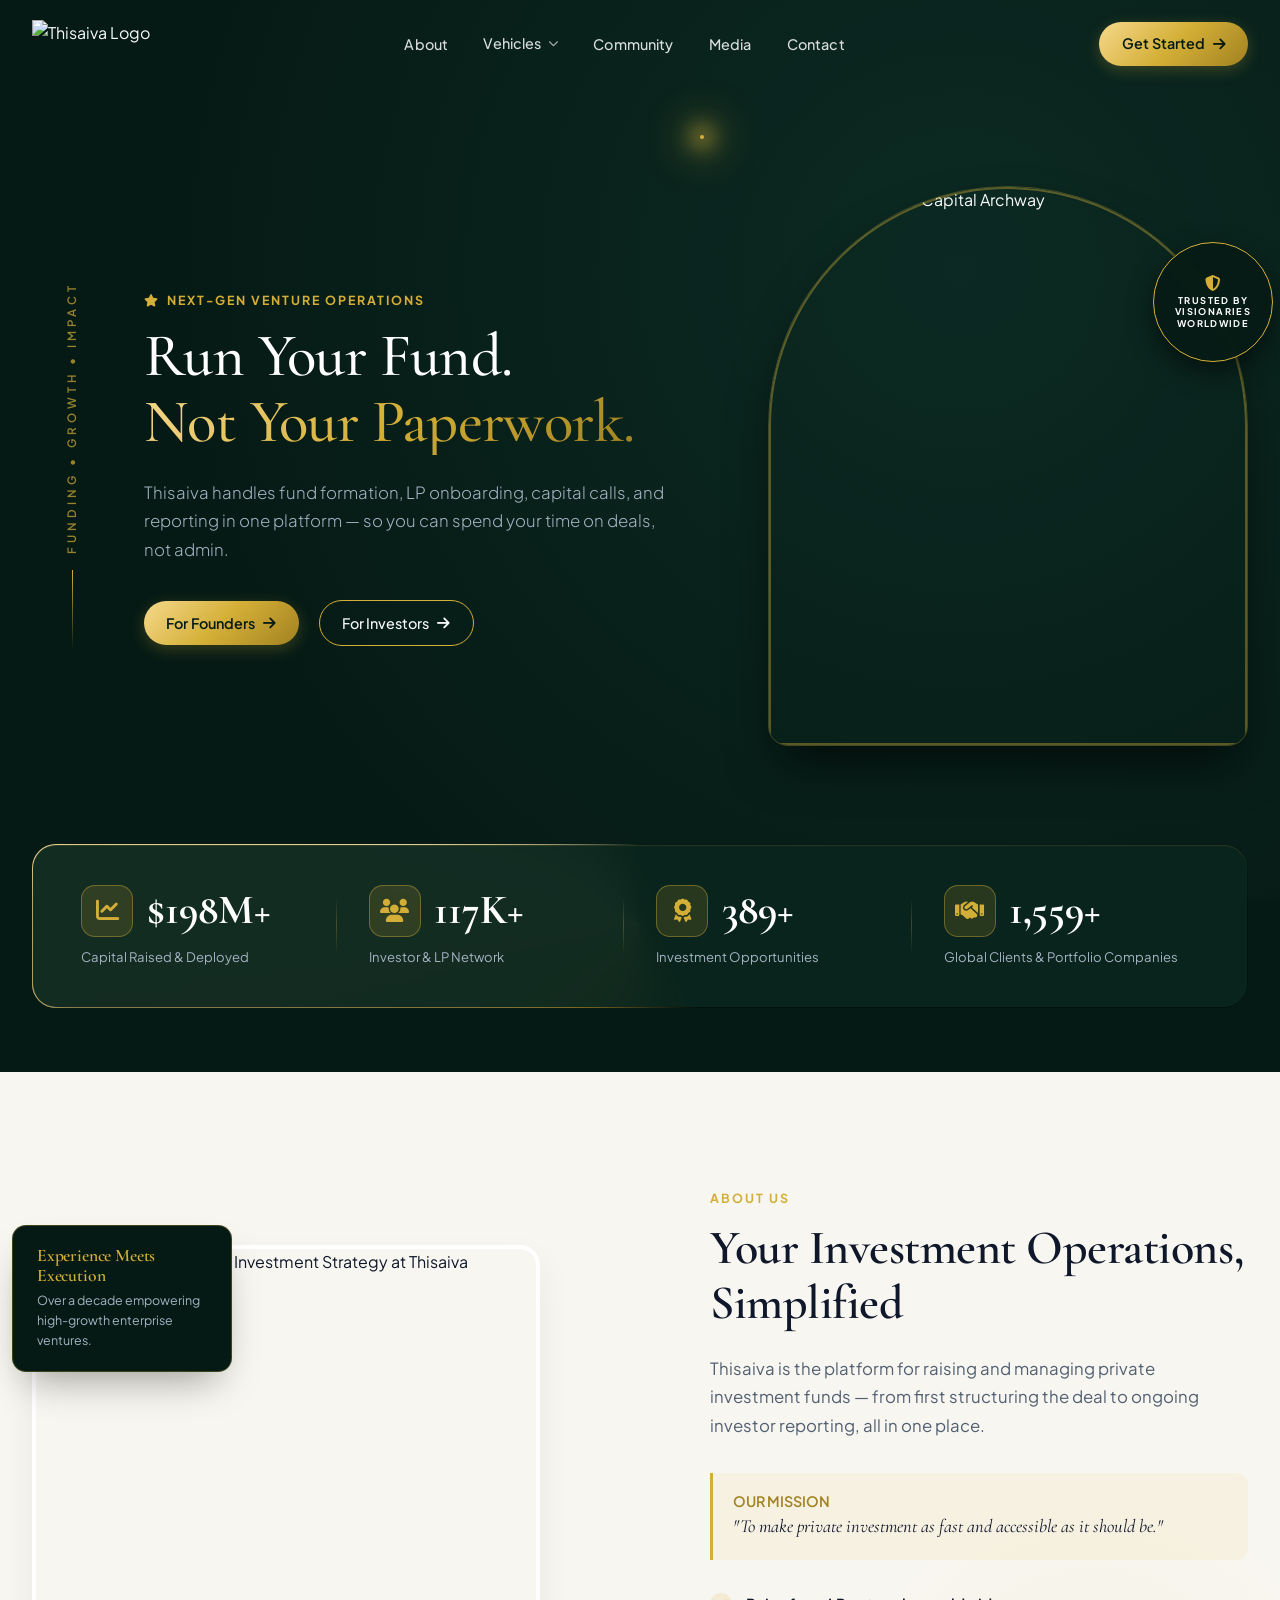
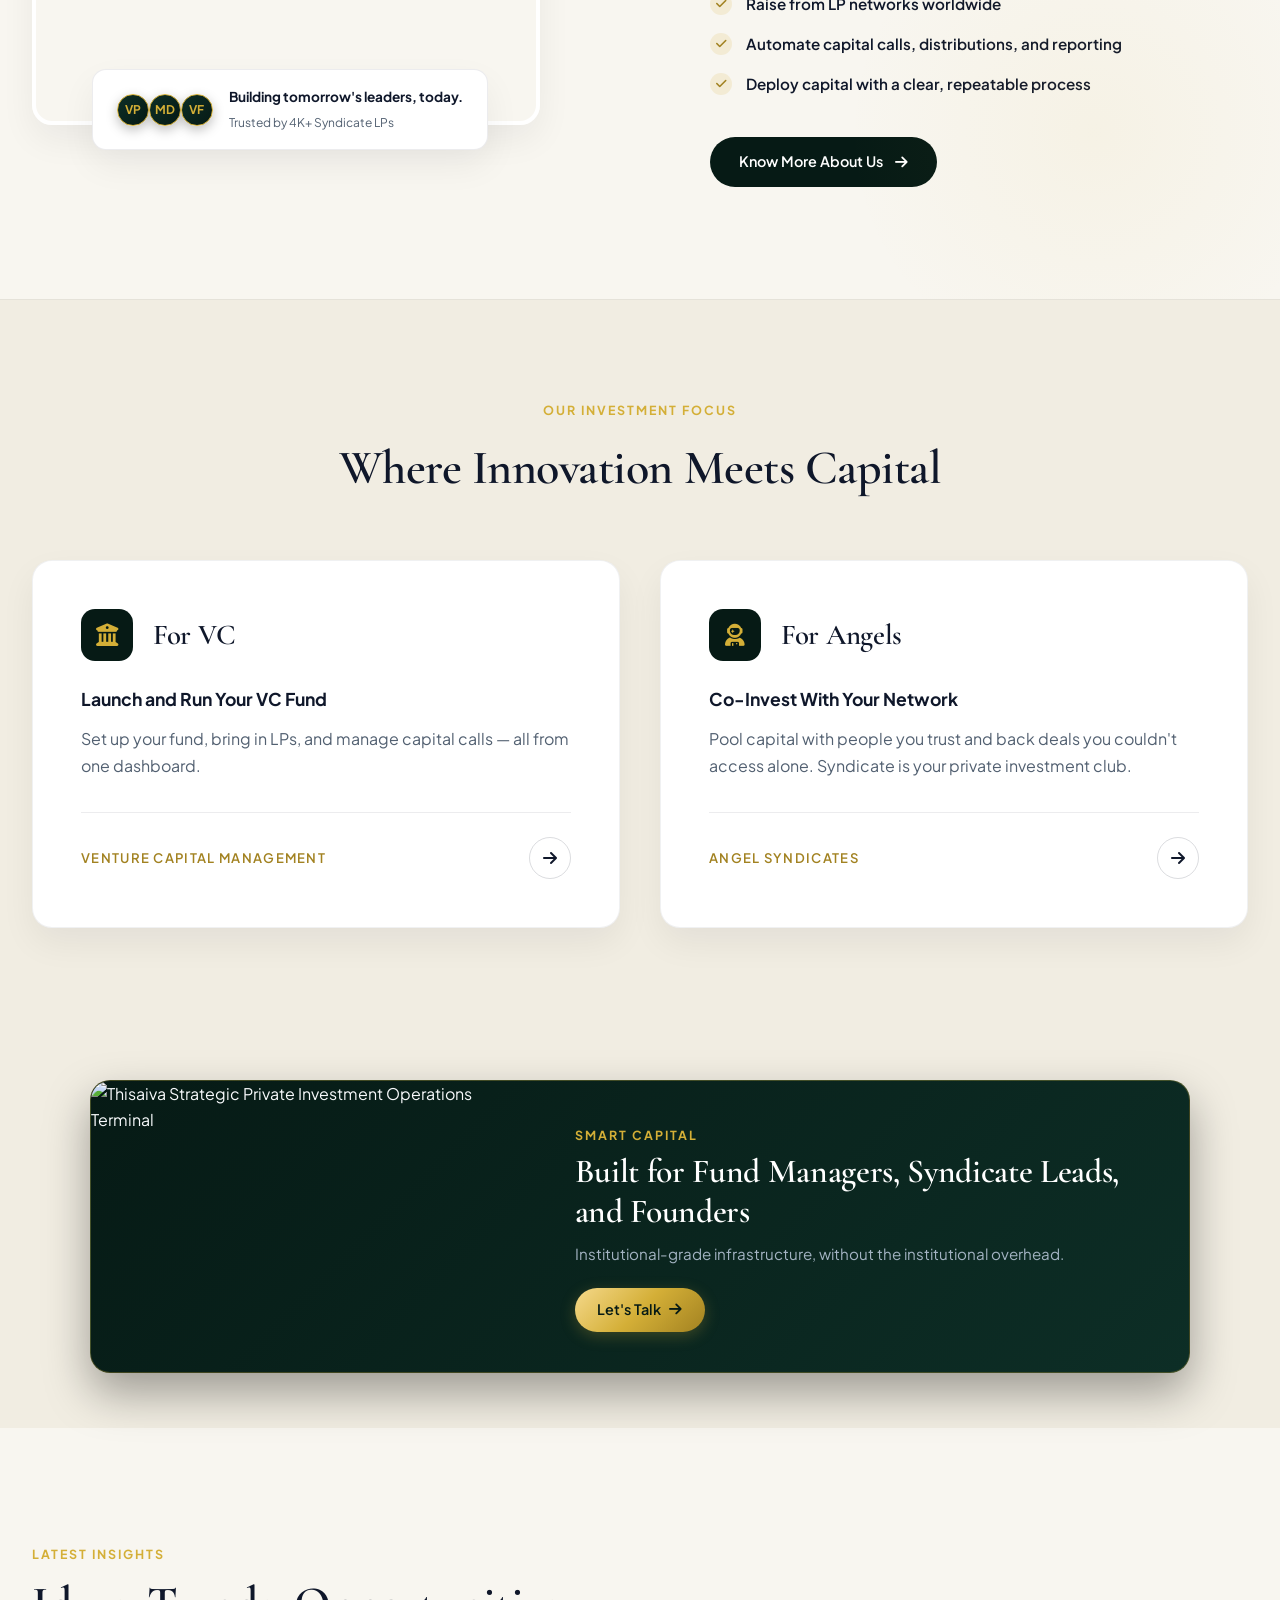
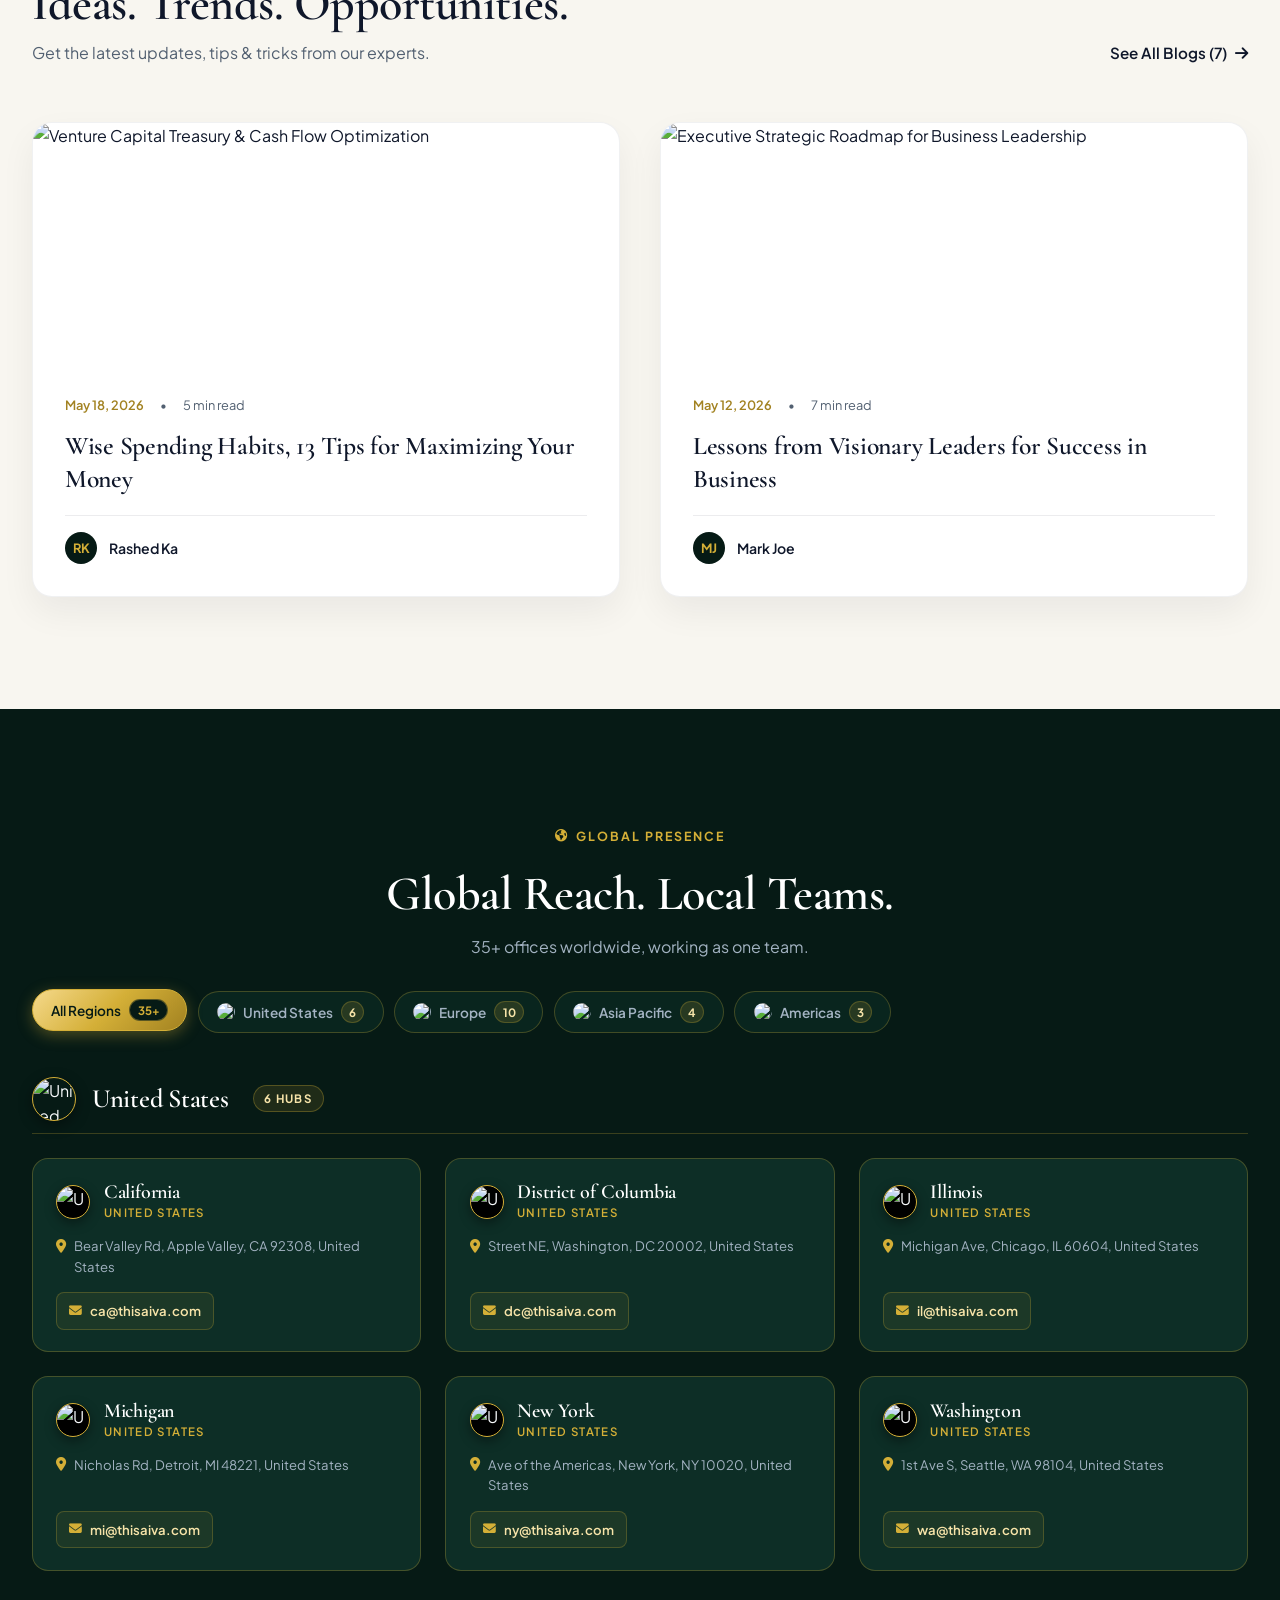
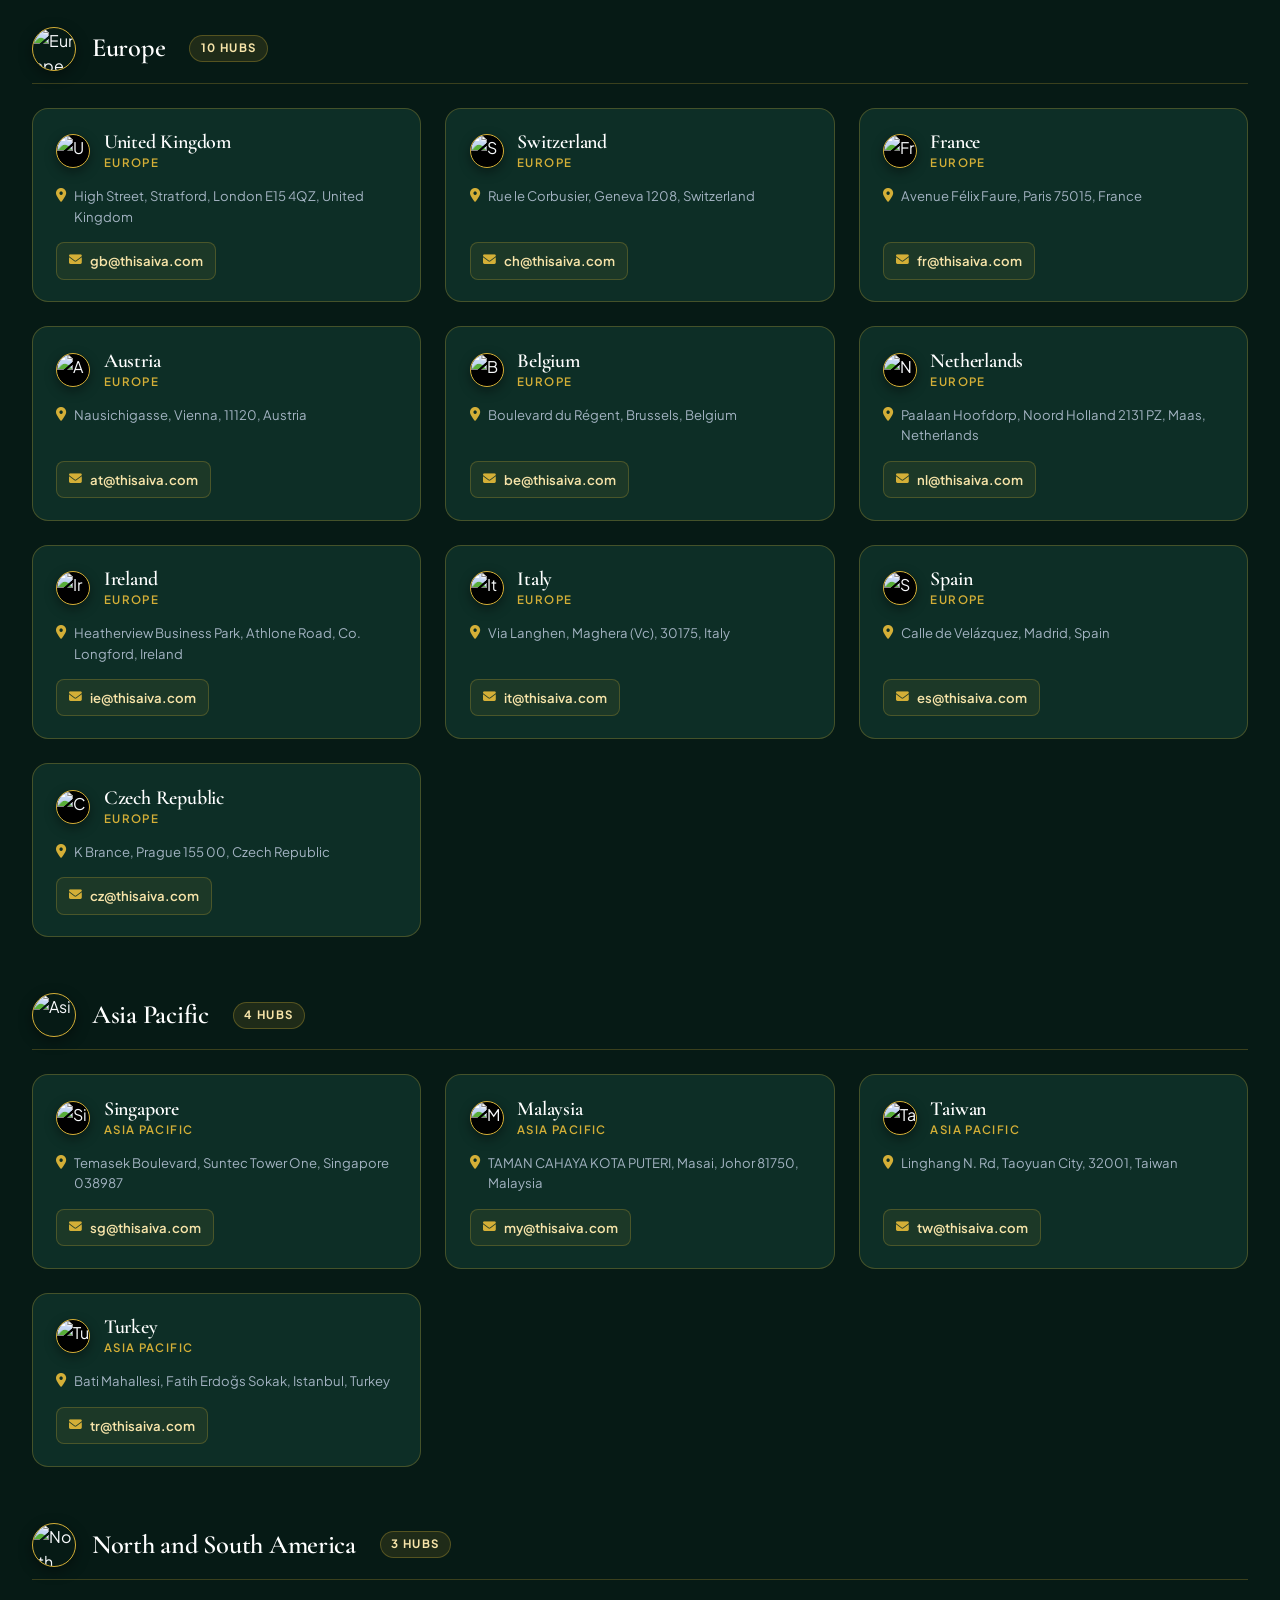
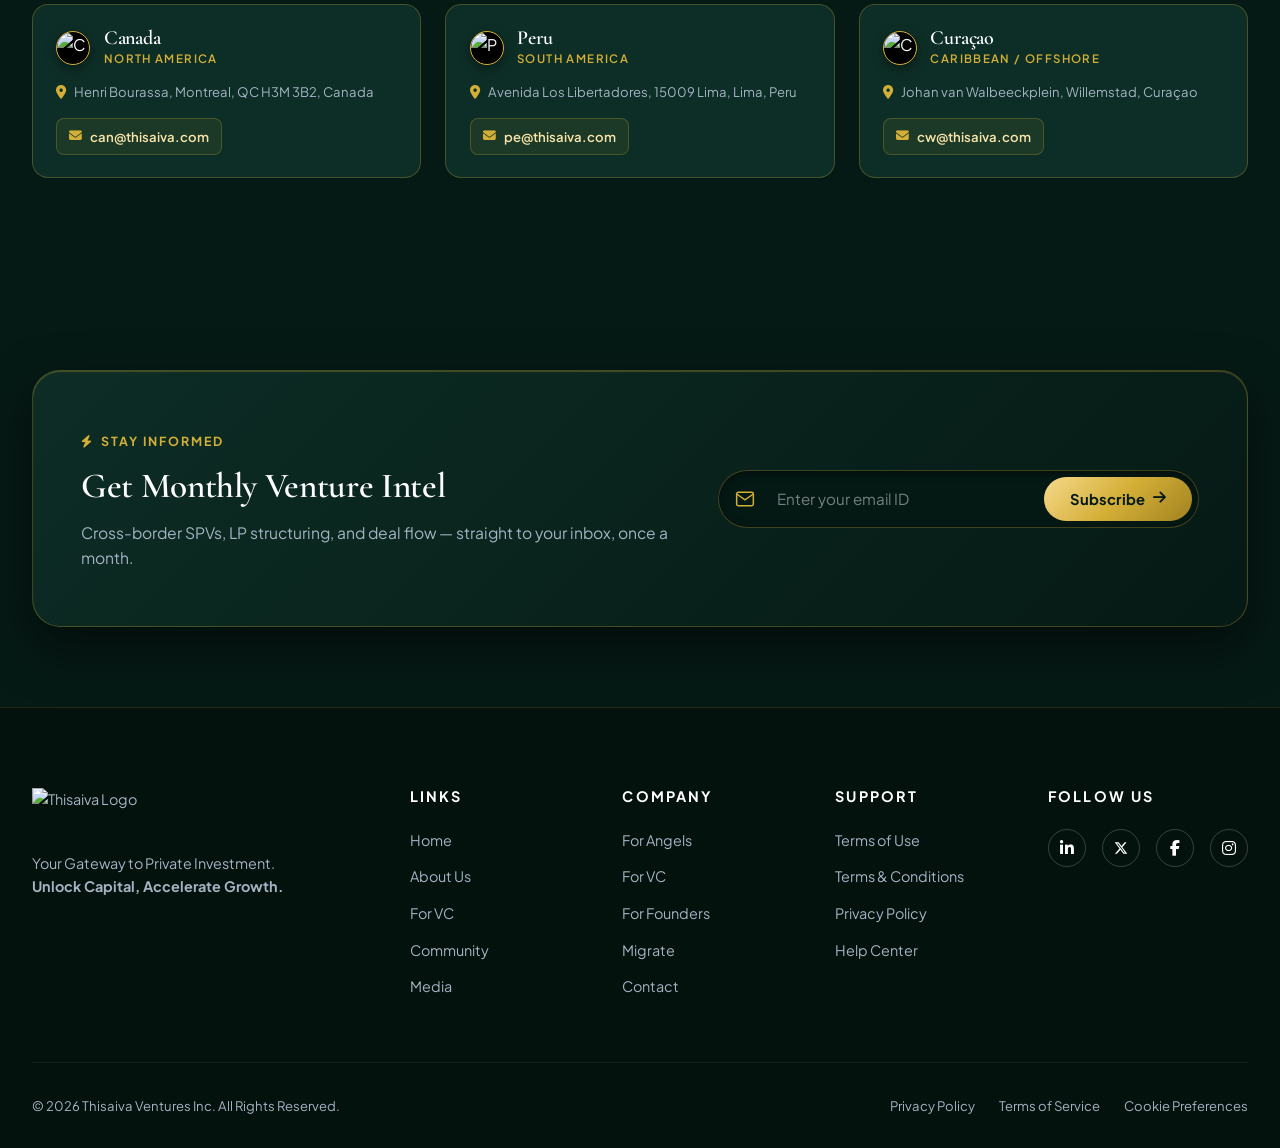
==== commit 00c1944c: "fix(mobile): 2x2 metrics, 2-col footer, compact about hero, inline mission header & floating nav car" ====
--- a/index.html
+++ b/index.html
@@ -78,7 +78,7 @@
         <li><a href="about.html">About</a></li>
         <li class="nav-dropdown">
           <a href="for-vc.html" class="dropdown-trigger">
-            Vehicles <i class="fa-solid fa-chevron-down nav-chevron"></i>
+            <span>Vehicles</span> <span class="dropdown-badge-pill"><span class="dropdown-badge-text">4 Portals</span><i class="fa-solid fa-chevron-down nav-chevron"></i></span>
           </a>
           <div class="dropdown-menu">
             <a href="for-angels.html" class="dropdown-item">
--- a/styles.css
+++ b/styles.css
@@ -237,6 +237,33 @@
   cursor: pointer;
 }
 
+.dropdown-badge-pill {
+  display: inline-flex;
+  align-items: center;
+  gap: 0.45rem;
+}
+
+@media (min-width: 769px) {
+  .dropdown-badge-text {
+    display: none;
+  }
+}
+
+@media (max-width: 768px) {
+  .dropdown-badge-text {
+    display: inline-block;
+    font-size: 0.72rem;
+    font-weight: 700;
+    text-transform: uppercase;
+    letter-spacing: 0.05em;
+    color: var(--gold-primary);
+    background: rgba(212, 175, 55, 0.12);
+    padding: 0.2rem 0.55rem;
+    border-radius: 20px;
+    border: 1px solid rgba(212, 175, 55, 0.25);
+  }
+}
+
 .nav-chevron {
   font-size: 0.65rem;
   transition: transform 0.25s ease, color 0.25s ease;
@@ -2015,48 +2042,70 @@
 }
 
 @media (max-width: 768px) {
-  /* Full-screen mobile nav overlay */
+  /* Backdrop overlay so user can see actual page behind, and tap to close */
+  .nav-backdrop {
+    position: fixed;
+    inset: 0;
+    background: rgba(4, 18, 14, 0.65);
+    backdrop-filter: blur(4px);
+    -webkit-backdrop-filter: blur(4px);
+    z-index: 998;
+    opacity: 0;
+    visibility: hidden;
+    transition: opacity 0.3s ease, visibility 0.3s ease;
+  }
+
+  .nav-backdrop.active {
+    opacity: 1;
+    visibility: visible;
+  }
+
+  /* Compact floating mobile nav card — shows actual page behind */
   .nav-links {
     display: none;
     position: fixed;
-    top: 0;
-    left: 0;
-    right: 0;
-    bottom: 0;
-    width: 100%;
-    height: 100vh;
-    height: 100dvh;
-    max-width: 100vw;
+    top: 74px;
+    left: 1rem;
+    right: 1rem;
+    width: auto;
+    max-width: 440px;
+    margin: 0 auto;
     box-sizing: border-box;
-    background: #061a15;
+    background: rgba(6, 26, 21, 0.98);
+    backdrop-filter: blur(25px);
+    -webkit-backdrop-filter: blur(25px);
+    border: 1px solid var(--border-gold);
+    border-radius: 18px;
     flex-direction: column;
     align-items: stretch;
-    padding: 5.5rem 1.5rem 2rem;
-    gap: 0.5rem;
+    padding: 1.25rem 1.25rem 1rem;
+    gap: 0.35rem;
+    max-height: calc(85vh - 74px);
     overflow-y: auto;
     overflow-x: hidden;
     -webkit-overflow-scrolling: touch;
-    z-index: 998;
+    box-shadow: 0 25px 60px rgba(0, 0, 0, 0.8), 0 0 25px rgba(212, 175, 55, 0.15);
+    z-index: 1000;
   }
 
   .nav-links.active {
     display: flex;
-    animation: mobileNavSlideIn 0.35s cubic-bezier(0.16, 1, 0.3, 1);
+    animation: mobileNavSlideIn 0.3s cubic-bezier(0.16, 1, 0.3, 1);
   }
 
   @keyframes mobileNavSlideIn {
     from {
       opacity: 0;
-      transform: translateY(-20px);
+      transform: translateY(-12px) scale(0.98);
     }
     to {
       opacity: 1;
-      transform: translateY(0);
+      transform: translateY(0) scale(1);
     }
   }
 
   .nav-links > li {
-    border-bottom: 1px solid rgba(212, 175, 55, 0.12);
+    border-bottom: 1px solid rgba(212, 175, 55, 0.1);
   }
 
   .nav-links > li:last-child {
@@ -2065,10 +2114,17 @@
 
   .nav-links > li > a:not(.dropdown-trigger) {
     display: block;
-    padding: 0.9rem 0;
-    font-size: 1.05rem;
+    padding: 0.8rem 0.5rem;
+    font-size: 1rem;
     font-weight: 500;
     color: rgba(255, 255, 255, 0.9);
+    border-radius: 8px;
+    transition: background 0.2s ease, color 0.2s ease;
+  }
+
+  .nav-links > li > a:not(.dropdown-trigger):hover {
+    background: rgba(212, 175, 55, 0.08);
+    color: var(--gold-light);
   }
 
   .nav-dropdown {
@@ -2076,23 +2132,53 @@
     display: flex;
     flex-direction: column;
     align-items: stretch;
-  }
-
+    margin: 0.25rem 0;
+  }
+
+  /* Attractive Vehicles Dropdown Trigger with distinct button styling */
   .dropdown-trigger {
     width: 100%;
     display: flex;
     justify-content: space-between;
     align-items: center;
-    padding: 0.9rem 0;
-    font-size: 1.05rem !important;
+    padding: 0.75rem 0.85rem;
+    font-size: 1rem !important;
+    font-weight: 600;
+    border-radius: 12px;
+    background: rgba(212, 175, 55, 0.08);
+    border: 1px solid rgba(212, 175, 55, 0.25);
+    color: #ffffff;
+    transition: all 0.25s ease;
+    box-sizing: border-box;
+  }
+
+  .dropdown-trigger:hover,
+  .nav-dropdown.mobile-open .dropdown-trigger {
+    background: rgba(212, 175, 55, 0.16);
+    border-color: var(--gold-primary);
+    color: var(--gold-light);
+    box-shadow: 0 0 15px rgba(212, 175, 55, 0.15);
   }
 
   .nav-chevron {
-    transition: transform 0.3s ease;
+    display: inline-flex;
+    align-items: center;
+    justify-content: center;
+    width: 26px;
+    height: 26px;
+    border-radius: 50%;
+    background: rgba(212, 175, 55, 0.15);
+    border: 1px solid rgba(212, 175, 55, 0.3);
+    color: var(--gold-primary);
+    font-size: 0.7rem;
+    transition: transform 0.3s ease, background 0.3s ease, color 0.3s ease;
   }
 
   .nav-dropdown.mobile-open .nav-chevron {
     transform: rotate(180deg);
+    background: var(--gold-primary);
+    color: var(--bg-dark);
+    border-color: var(--gold-primary);
   }
 
   /* Dropdown hidden by default on mobile — toggled by JS */
@@ -2105,7 +2191,7 @@
     background: rgba(13, 46, 38, 0.5) !important;
     border: 1px solid rgba(212, 175, 55, 0.15) !important;
     border-radius: 12px !important;
-    margin-top: 0.25rem;
+    margin-top: 0.35rem;
     margin-bottom: 0.5rem;
     padding: 0.5rem !important;
     box-shadow: none !important;
@@ -2381,11 +2467,11 @@
     font-size: 0.8rem;
   }
 
-  /* Metrics card single column on small phones */
+  /* Metrics card 2x2 grid on small phones */
   .metrics-card {
-    grid-template-columns: 1fr !important;
-    padding: 1.25rem 1rem !important;
-    gap: 1rem !important;
+    grid-template-columns: repeat(2, 1fr) !important;
+    padding: 1.35rem 0.85rem !important;
+    gap: 1.25rem 0.75rem !important;
   }
 
   .metric-icon {
@@ -2396,37 +2482,58 @@
   }
 
   .metric-number {
-    font-size: 1.55rem;
+    font-size: 1.45rem;
+    line-height: 1.1;
   }
 
   .metric-label {
-    font-size: 0.7rem;
-  }
-
-  /* Inner page hero */
+    font-size: 0.72rem;
+    line-height: 1.35;
+  }
+
+  /* Inner page hero - compact, clean & balanced without dead space */
   .inner-hero {
-    min-height: 300px;
-    padding-top: 6rem;
-    padding-bottom: 2.5rem;
+    min-height: auto !important;
+    padding-top: 5.25rem !important;
+    padding-bottom: 1.75rem !important;
+  }
+
+  .inner-breadcrumb {
+    margin-bottom: 0.65rem !important;
+    padding: 0.35rem 0.85rem !important;
   }
 
   .inner-hero-title {
     font-size: 2.1rem;
+    margin-bottom: 0.45rem !important;
   }
 
   .inner-hero-subtitle {
-    font-size: 0.9rem;
+    font-size: 0.92rem;
+    margin-bottom: 0 !important;
+  }
+
+  /* About narrative & visual stack spacing */
+  .about-narrative-section {
+    padding: 2rem 0 !important;
+  }
+
+  .about-visual-stack {
+    margin-top: 0.5rem !important;
+    margin-bottom: 2rem !important;
   }
 
   /* Card consistency */
   .invest-card,
   .vc-capability-card,
   .mission-card,
+  .objective-card,
   .why-card {
     padding: 1.5rem 1.25rem;
   }
 
   .mission-card h3,
+  .objective-card h3,
   .why-card h3,
   .invest-card h3 {
     font-size: 1.2rem;
@@ -2442,10 +2549,14 @@
     font-size: 1.6rem;
   }
 
-  /* Footer */
+  /* Footer 2 columns on mobile - eliminates blank right side */
   .footer-grid {
-    grid-template-columns: 1fr;
-    gap: 1.75rem;
+    grid-template-columns: repeat(2, 1fr) !important;
+    gap: 2rem 1.25rem !important;
+  }
+
+  .footer-brand {
+    grid-column: 1 / -1;
   }
 
   .footer {
@@ -2582,9 +2693,12 @@
     gap: 0.75rem;
   }
 
-  /* Nav overlay tighter spacing */
+  /* Nav card compact spacing */
   .nav-links {
-    padding: 5rem 1rem 1.5rem !important;
+    padding: 1.1rem 1rem 0.85rem !important;
+    top: 70px;
+    left: 0.75rem;
+    right: 0.75rem;
   }
 }
 
@@ -2797,7 +2911,8 @@
   margin-top: 3.5rem;
 }
 
-.mission-card {
+.mission-card,
+.objective-card {
   background: #ffffff;
   border-radius: 20px;
   padding: 2.5rem;
@@ -2808,7 +2923,8 @@
   transition: var(--transition-normal);
 }
 
-.mission-card::before {
+.mission-card::before,
+.objective-card::before {
   content: '';
   position: absolute;
   top: 0;
@@ -2818,13 +2934,43 @@
   background: var(--gold-gradient);
 }
 
-.mission-card:hover {
+.mission-card:hover,
+.objective-card:hover {
   transform: translateY(-6px);
   box-shadow: 0 20px 40px rgba(15, 23, 42, 0.12);
   border-color: rgba(212, 175, 55, 0.4);
 }
 
-.mission-card-icon {
+.mission-card-header {
+  display: flex;
+  align-items: center;
+  gap: 1.15rem;
+  margin-bottom: 1.15rem;
+}
+
+.mission-card-header .mission-card-icon,
+.mission-card-header .objective-card-icon {
+  margin-bottom: 0;
+  flex-shrink: 0;
+}
+
+.mission-card-title-group {
+  display: flex;
+  flex-direction: column;
+}
+
+.mission-card-title-group .section-eyebrow {
+  margin-bottom: 0.2rem;
+  font-size: 0.72rem;
+}
+
+.mission-card-title-group h3 {
+  margin-bottom: 0;
+  font-size: 1.5rem;
+}
+
+.mission-card-icon,
+.objective-card-icon {
   width: 48px;
   height: 48px;
   border-radius: 12px;
@@ -2837,7 +2983,8 @@
   margin-bottom: 1.25rem;
 }
 
-.mission-card h3 {
+.mission-card h3,
+.objective-card h3 {
   font-size: 1.8rem;
   color: var(--text-dark);
   margin-bottom: 0.85rem;
@@ -2852,7 +2999,8 @@
   margin-bottom: 1rem;
 }
 
-.mission-card p {
+.mission-card p,
+.objective-card p {
   font-size: 0.95rem;
   color: var(--text-dark-muted);
   line-height: 1.65;
@@ -6344,13 +6492,17 @@
   .community-section,
   .global-presence-section,
   .contact-suite-section {
-    padding: 2.5rem 0;
+    padding: 2.25rem 0;
+  }
+
+  .about-narrative-section {
+    padding: 1.75rem 0 !important;
   }
 
   .inner-hero {
-    min-height: 260px;
-    padding-top: 5.5rem;
-    padding-bottom: 2rem;
+    min-height: auto !important;
+    padding-top: 5rem !important;
+    padding-bottom: 1.5rem !important;
   }
 
   .inner-breadcrumb {
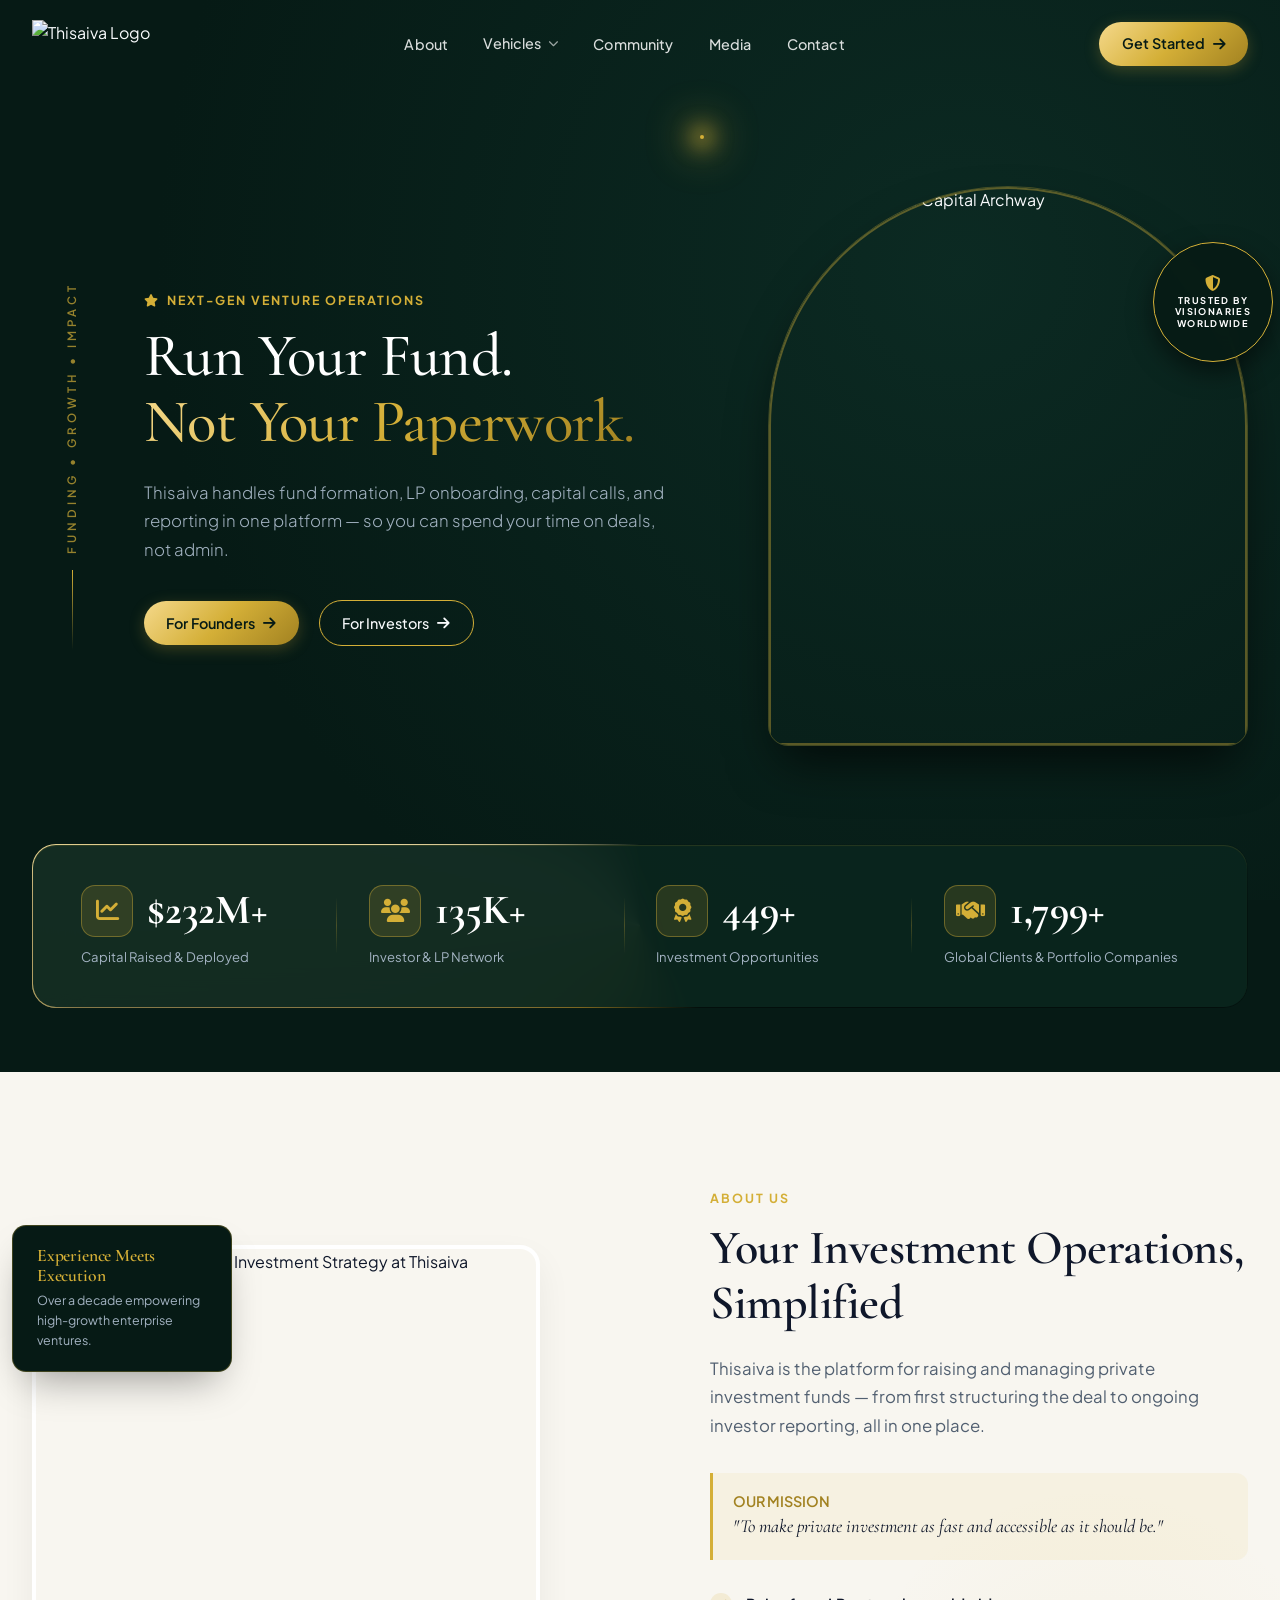
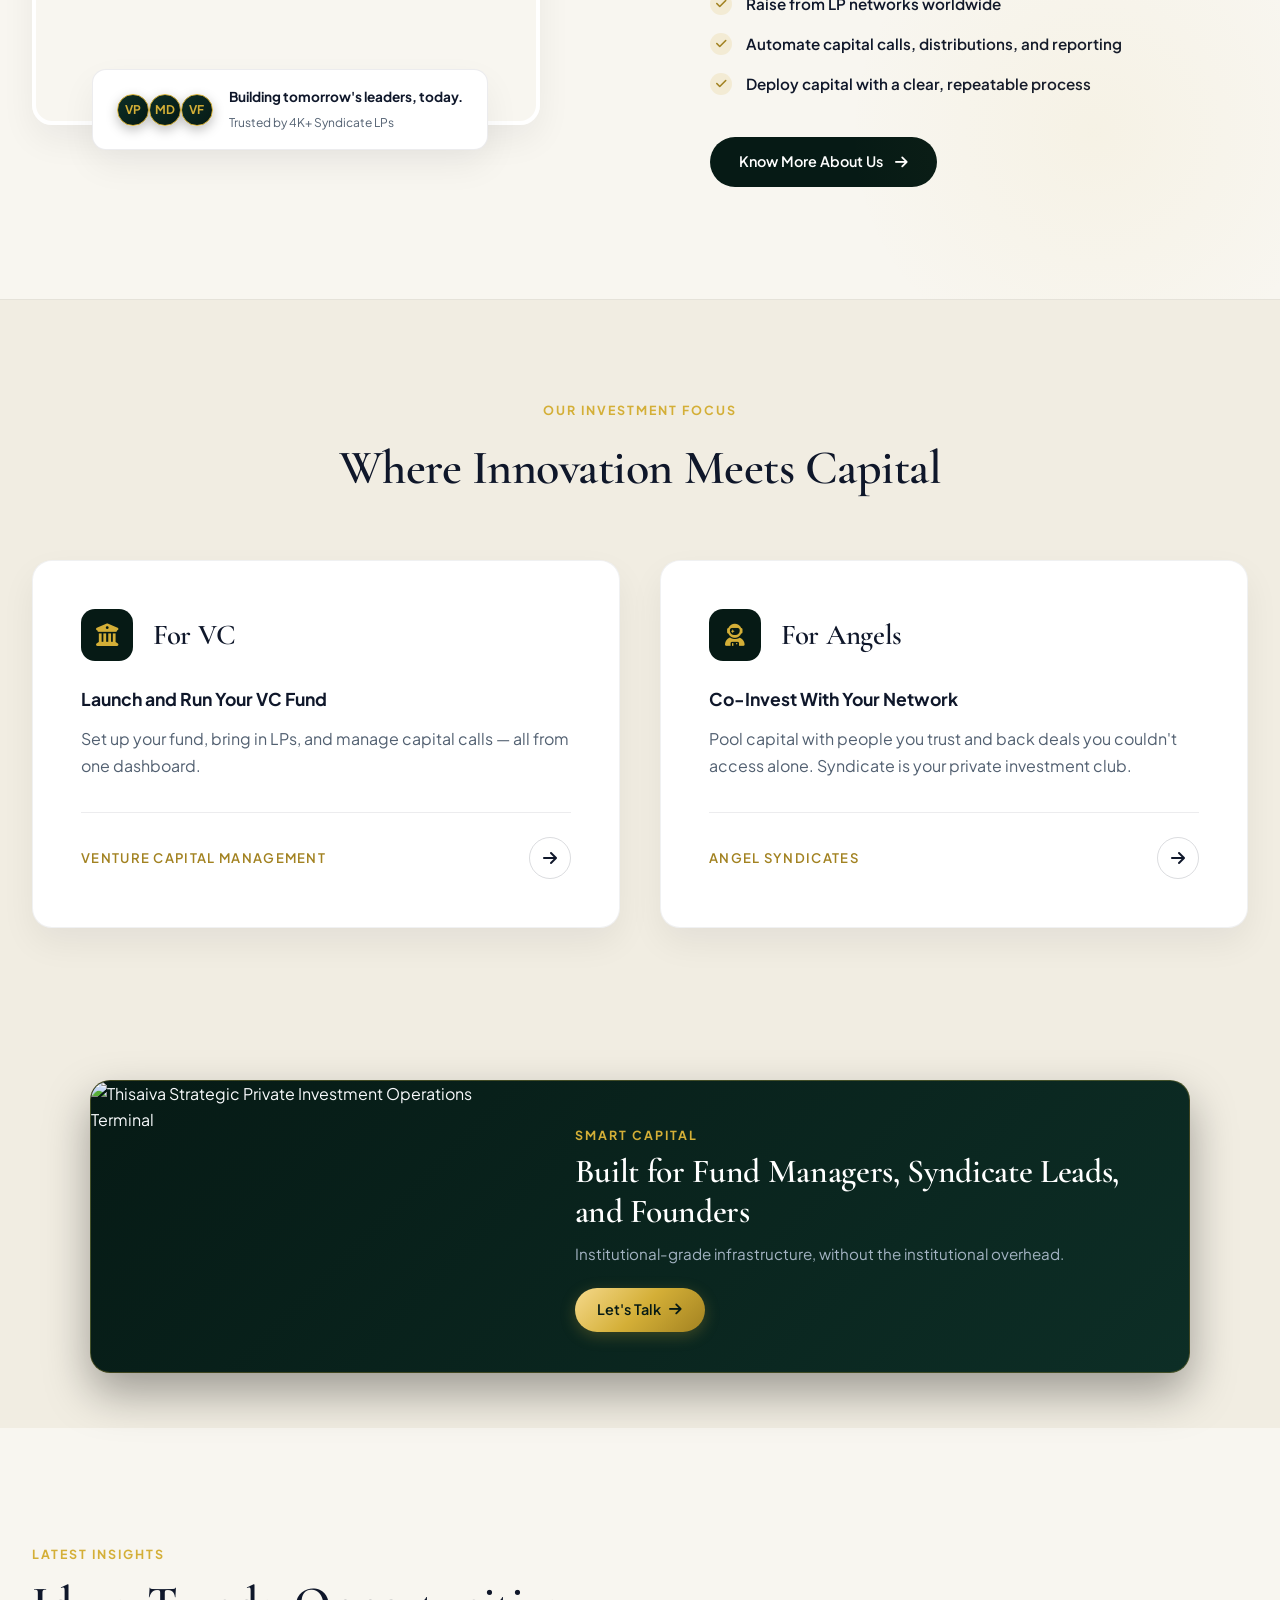
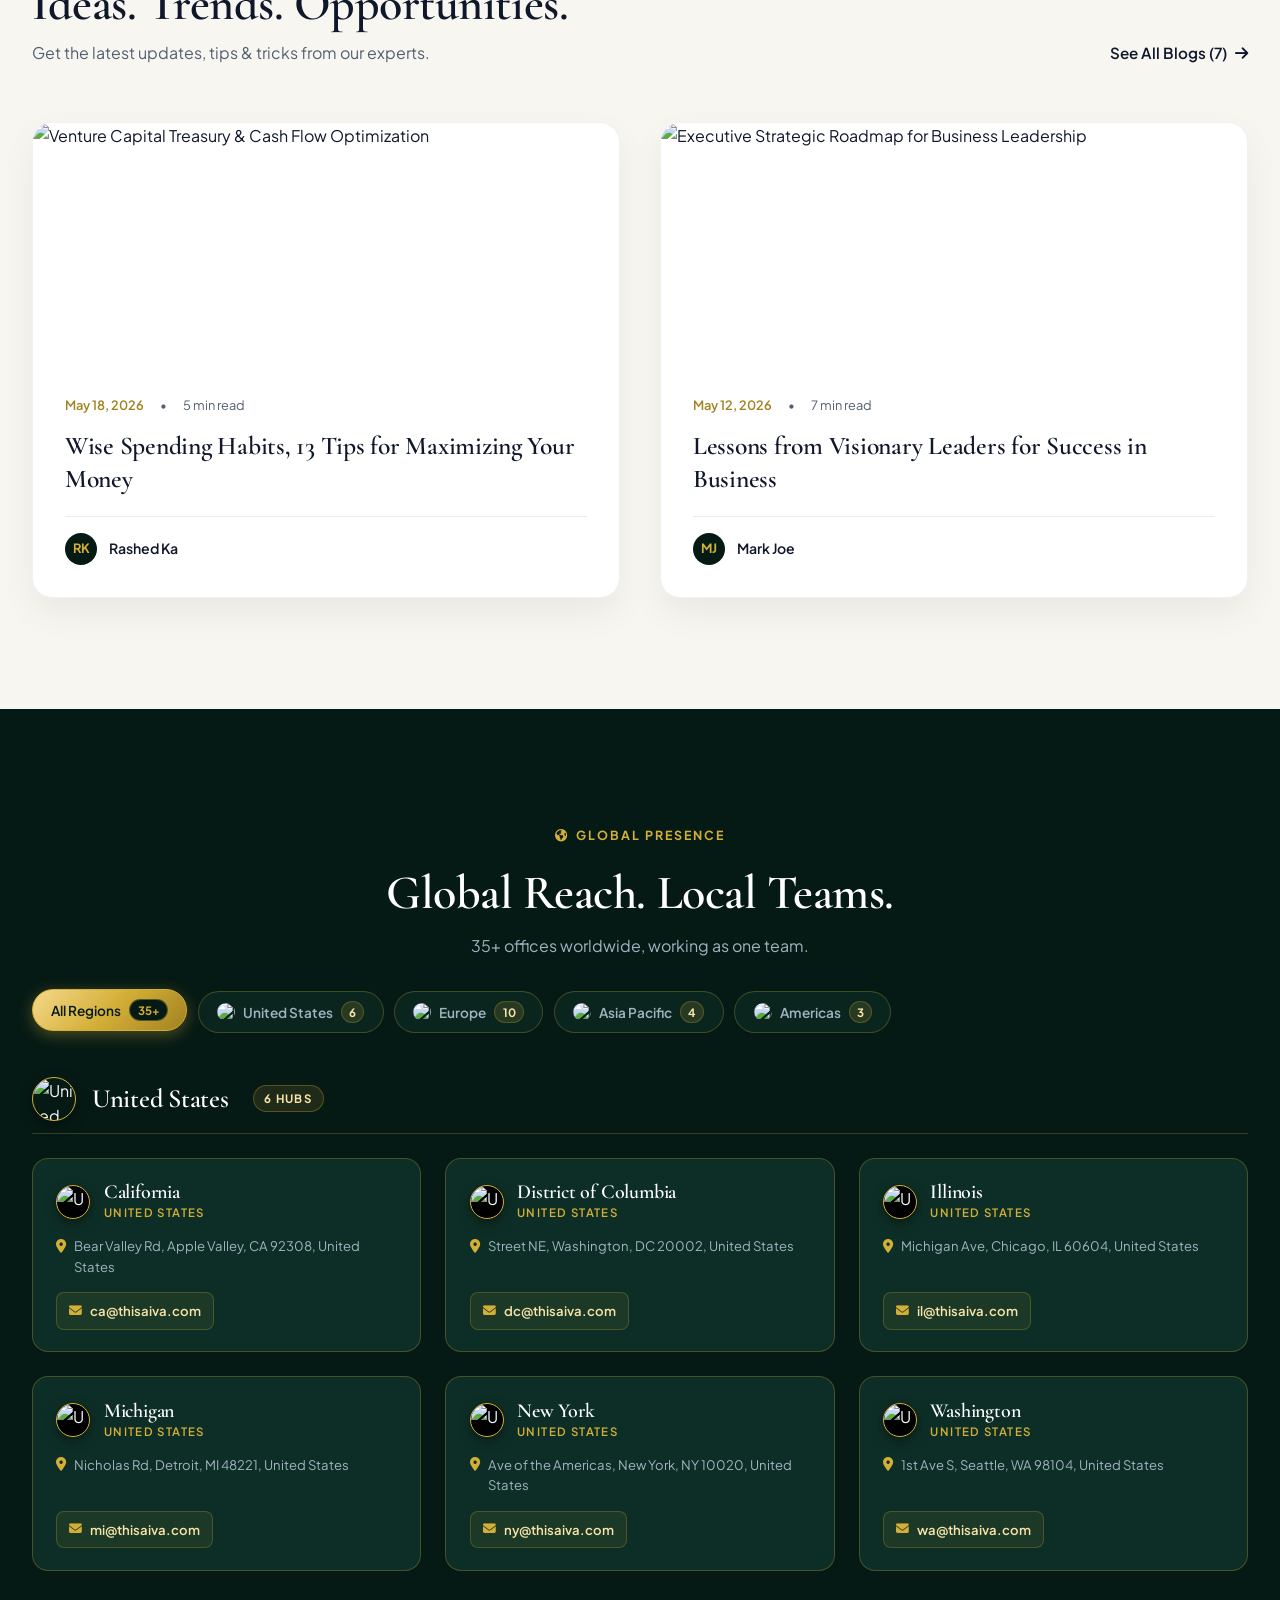
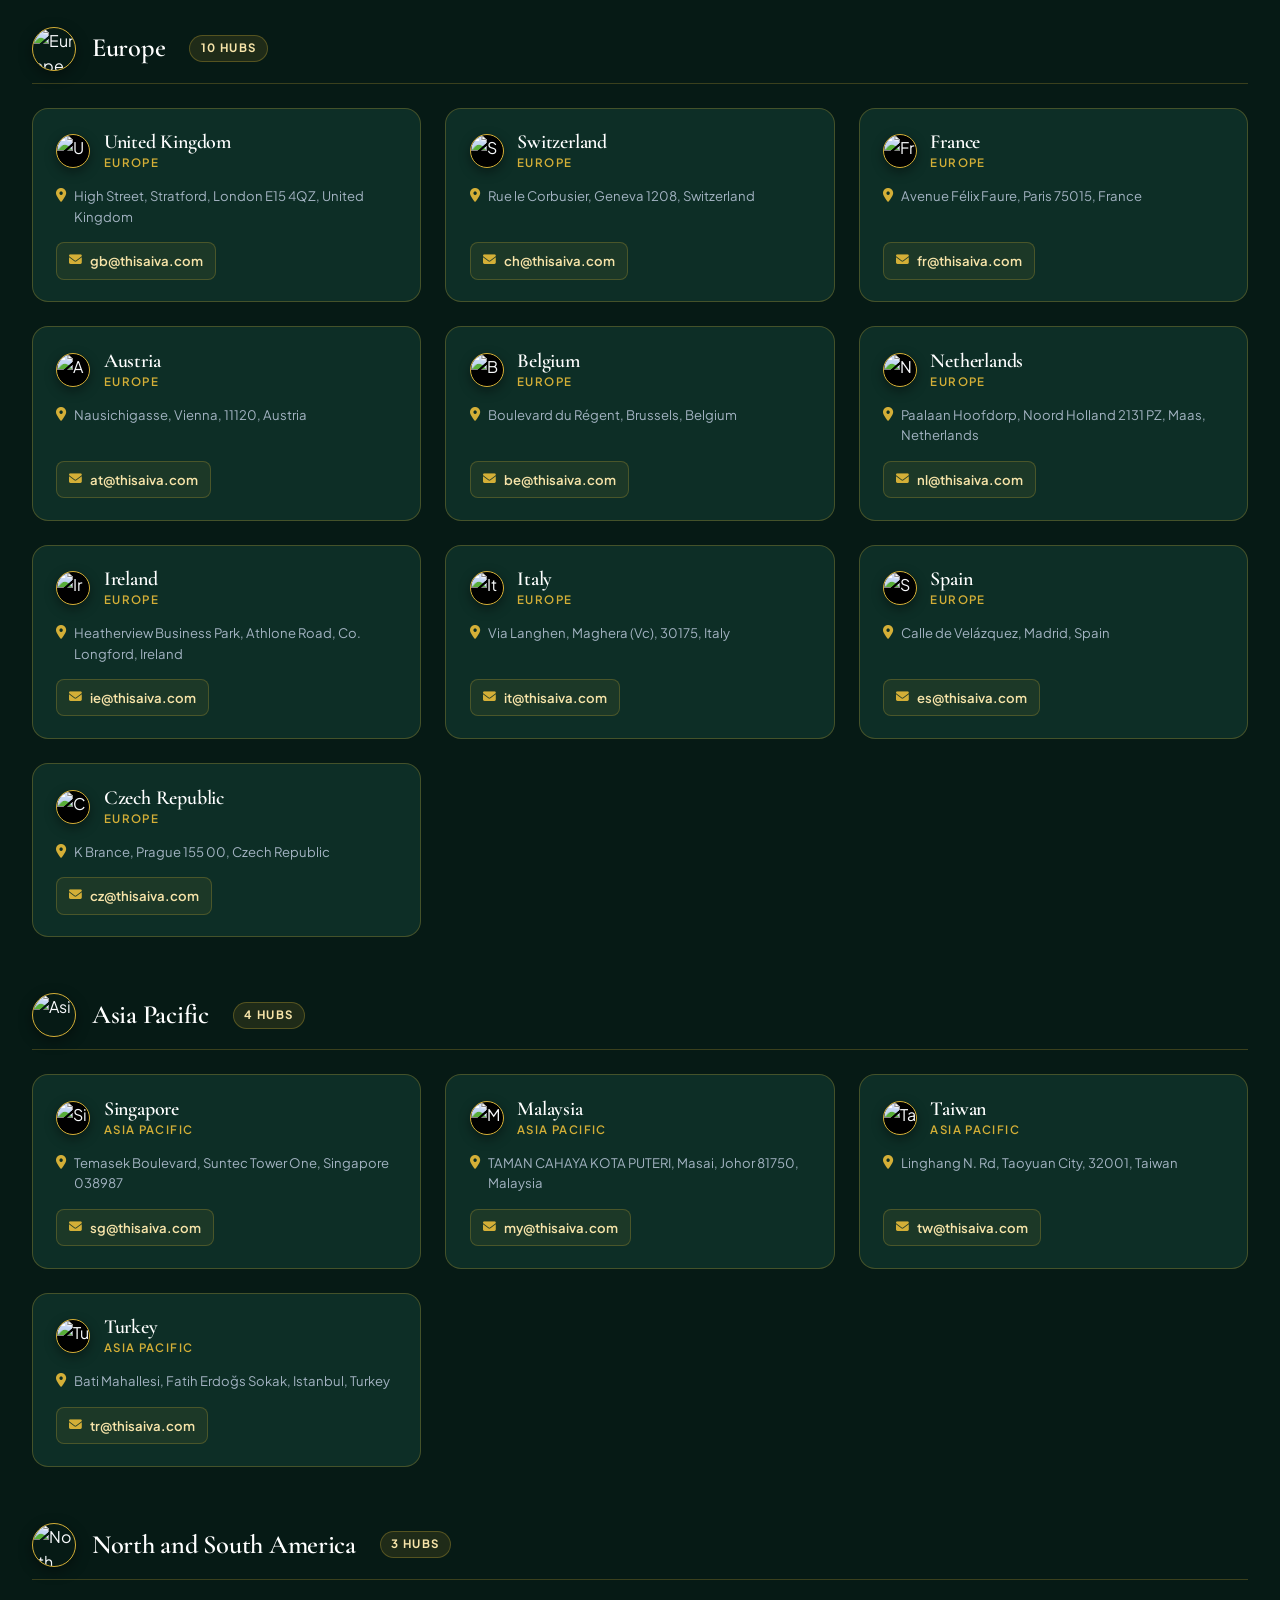
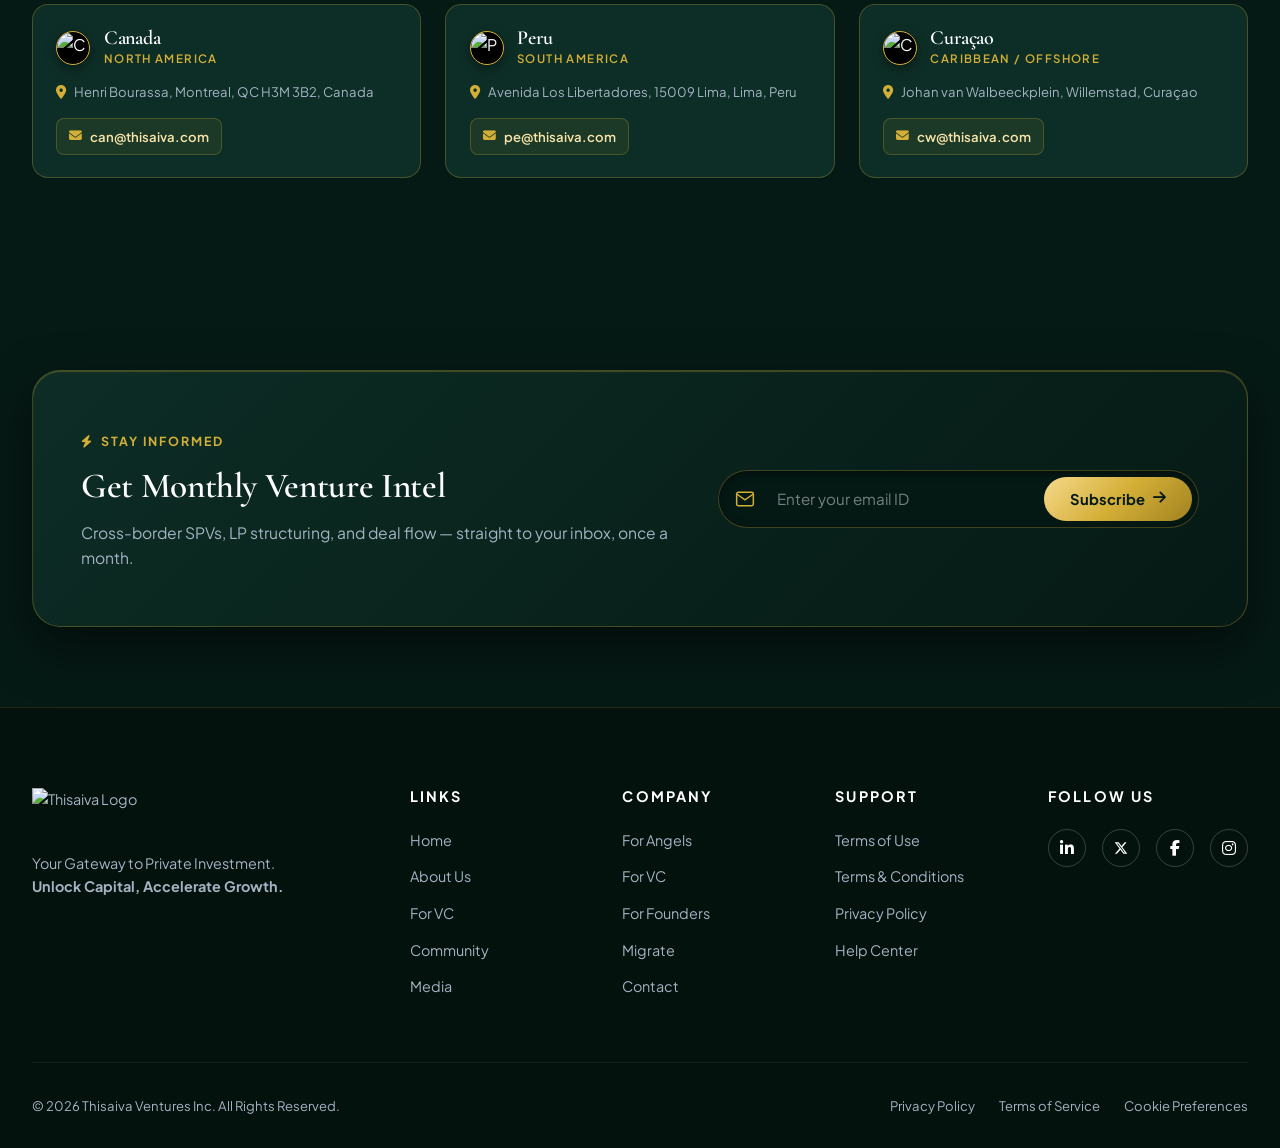
==== commit 925234a4: "chore: add v3.3 cache-busting query strings to force immediate browser refresh" ====
--- a/index.html
+++ b/index.html
@@ -63,7 +63,7 @@
   <link rel="stylesheet" href="https://cdnjs.cloudflare.com/ajax/libs/font-awesome/6.4.0/css/all.min.css">
 
   <!-- Custom CSS -->
-  <link rel="stylesheet" href="styles.css">
+  <link rel="stylesheet" href="styles.css?v=3.3">
 </head>
 <body>
 
@@ -1116,6 +1116,6 @@
   </div>
 
   <!-- JavaScript -->
-  <script src="script.js"></script>
+  <script src="script.js?v=3.3"></script>
 </body>
 </html>
--- a/styles.css
+++ b/styles.css
@@ -2850,34 +2850,50 @@
 }
 
 /* ==========================================================================
-   SCROLL REVEAL ANIMATIONS (HARDWARE ACCELERATED)
+   SCROLL REVEAL ANIMATIONS (HARDWARE ACCELERATED — SKILLFUNNEL / LUXURY STYLE)
    ========================================================================== */
 .scroll-reveal {
   opacity: 0;
-  transform: translateY(30px);
-  transition: opacity 0.8s cubic-bezier(0.16, 1, 0.3, 1), transform 0.8s cubic-bezier(0.16, 1, 0.3, 1);
-  will-change: opacity, transform;
+  transform: translate3d(0, 36px, 0);
+  filter: blur(6px);
+  transition: 
+    opacity 0.85s cubic-bezier(0.16, 1, 0.3, 1),
+    transform 0.85s cubic-bezier(0.16, 1, 0.3, 1),
+    filter 0.85s cubic-bezier(0.16, 1, 0.3, 1);
+  will-change: opacity, transform, filter;
 }
 
 .scroll-reveal-left {
   opacity: 0;
-  transform: translateX(-40px);
-  transition: opacity 0.8s cubic-bezier(0.16, 1, 0.3, 1), transform 0.8s cubic-bezier(0.16, 1, 0.3, 1);
-  will-change: opacity, transform;
+  transform: translate3d(-35px, 20px, 0);
+  filter: blur(6px);
+  transition: 
+    opacity 0.85s cubic-bezier(0.16, 1, 0.3, 1),
+    transform 0.85s cubic-bezier(0.16, 1, 0.3, 1),
+    filter 0.85s cubic-bezier(0.16, 1, 0.3, 1);
+  will-change: opacity, transform, filter;
 }
 
 .scroll-reveal-right {
   opacity: 0;
-  transform: translateX(40px);
-  transition: opacity 0.8s cubic-bezier(0.16, 1, 0.3, 1), transform 0.8s cubic-bezier(0.16, 1, 0.3, 1);
-  will-change: opacity, transform;
+  transform: translate3d(35px, 20px, 0);
+  filter: blur(6px);
+  transition: 
+    opacity 0.85s cubic-bezier(0.16, 1, 0.3, 1),
+    transform 0.85s cubic-bezier(0.16, 1, 0.3, 1),
+    filter 0.85s cubic-bezier(0.16, 1, 0.3, 1);
+  will-change: opacity, transform, filter;
 }
 
 .scroll-reveal-scale {
   opacity: 0;
-  transform: scale(0.92);
-  transition: opacity 0.8s cubic-bezier(0.16, 1, 0.3, 1), transform 0.8s cubic-bezier(0.16, 1, 0.3, 1);
-  will-change: opacity, transform;
+  transform: translate3d(0, 25px, 0) scale(0.95);
+  filter: blur(6px);
+  transition: 
+    opacity 0.85s cubic-bezier(0.16, 1, 0.3, 1),
+    transform 0.85s cubic-bezier(0.16, 1, 0.3, 1),
+    filter 0.85s cubic-bezier(0.16, 1, 0.3, 1);
+  will-change: opacity, transform, filter;
 }
 
 .scroll-reveal.revealed,
@@ -2885,15 +2901,29 @@
 .scroll-reveal-right.revealed,
 .scroll-reveal-scale.revealed {
   opacity: 1;
-  transform: translate(0, 0) scale(1);
-}
-
-/* Stagger Delays */
-.delay-1 { transition-delay: 0.1s; }
-.delay-2 { transition-delay: 0.2s; }
-.delay-3 { transition-delay: 0.3s; }
-.delay-4 { transition-delay: 0.4s; }
-.delay-5 { transition-delay: 0.5s; }
+  transform: translate3d(0, 0, 0) scale(1);
+  filter: blur(0px);
+}
+
+/* Stagger Delays for Fluid Cascade Waves */
+.delay-1 { transition-delay: 0.08s; }
+.delay-2 { transition-delay: 0.16s; }
+.delay-3 { transition-delay: 0.24s; }
+.delay-4 { transition-delay: 0.32s; }
+.delay-5 { transition-delay: 0.40s; }
+
+/* Accessibility & ADA Compliance: Instant reveal for reduced-motion preferences */
+@media (prefers-reduced-motion: reduce) {
+  .scroll-reveal,
+  .scroll-reveal-left,
+  .scroll-reveal-right,
+  .scroll-reveal-scale {
+    opacity: 1 !important;
+    transform: none !important;
+    filter: none !important;
+    transition: none !important;
+  }
+}
 
 /* ==========================================================================
    ABOUT US PAGE SPECIFIC STYLES
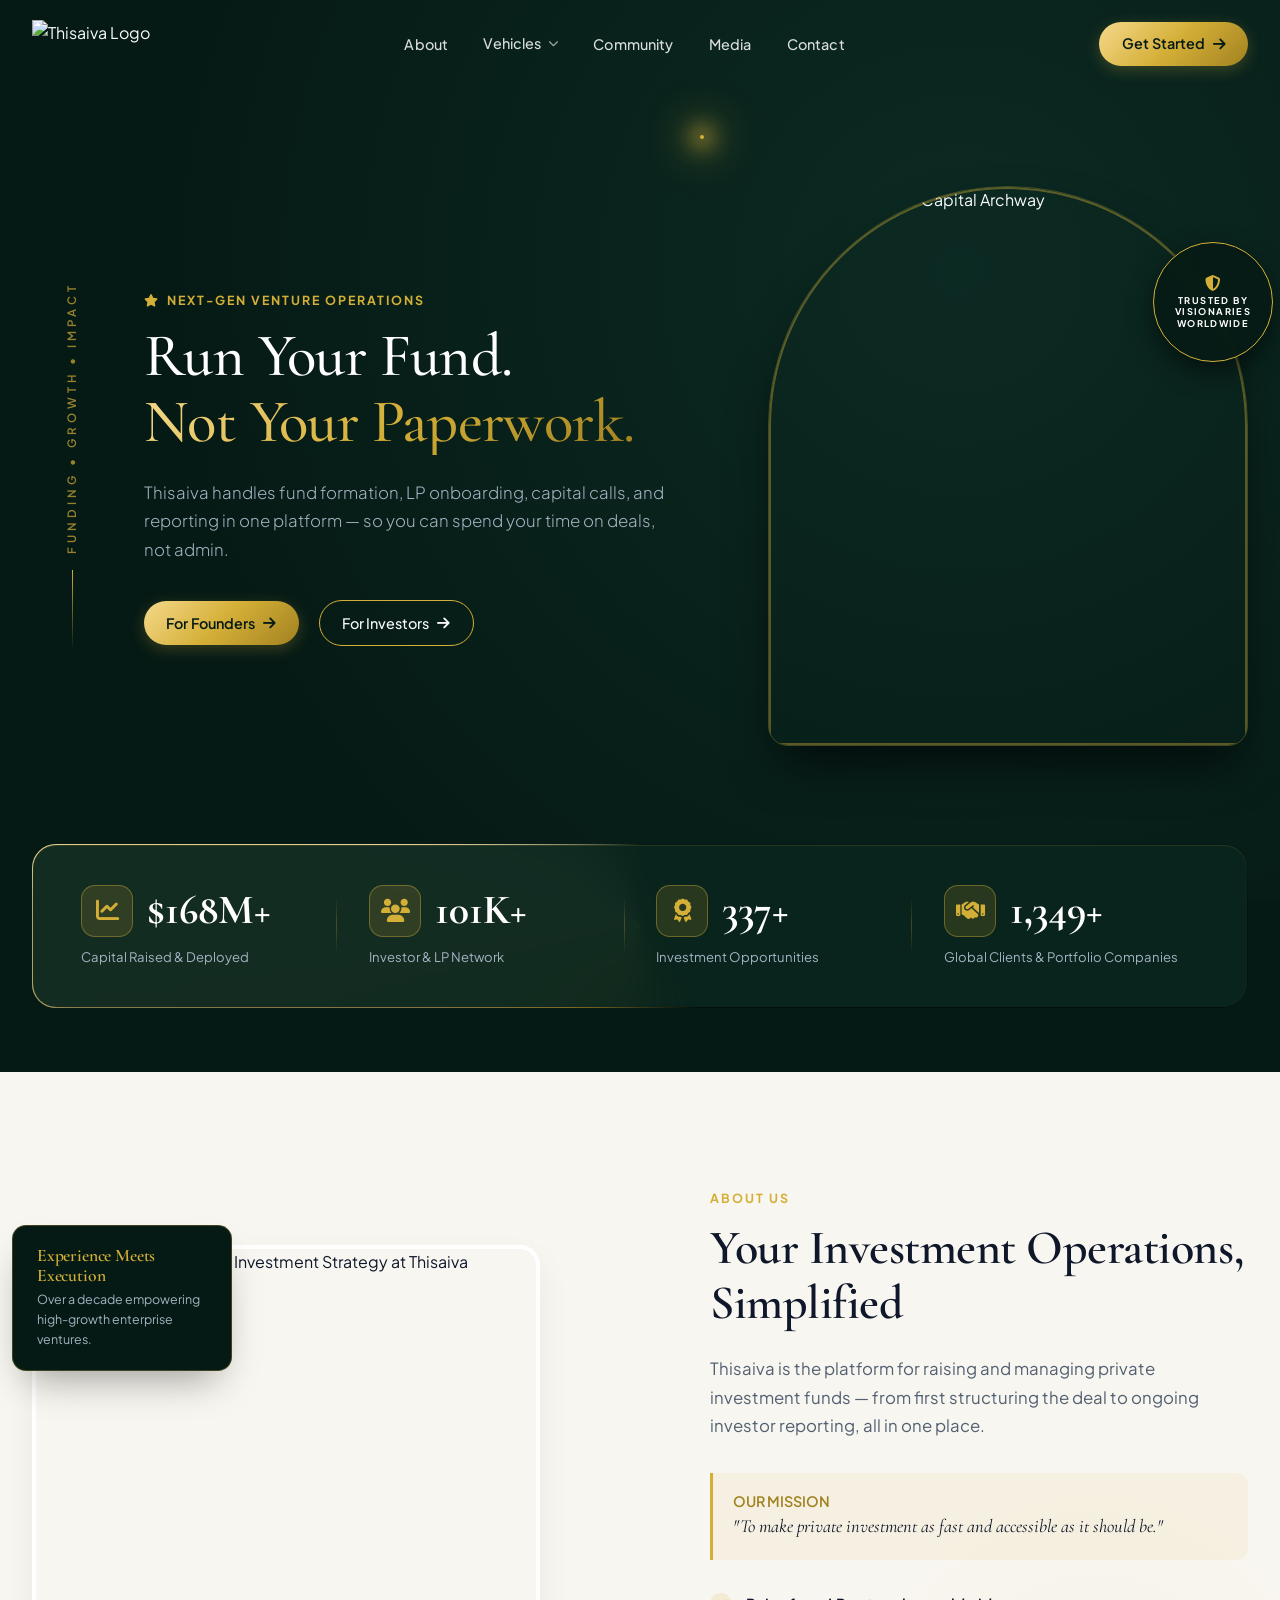
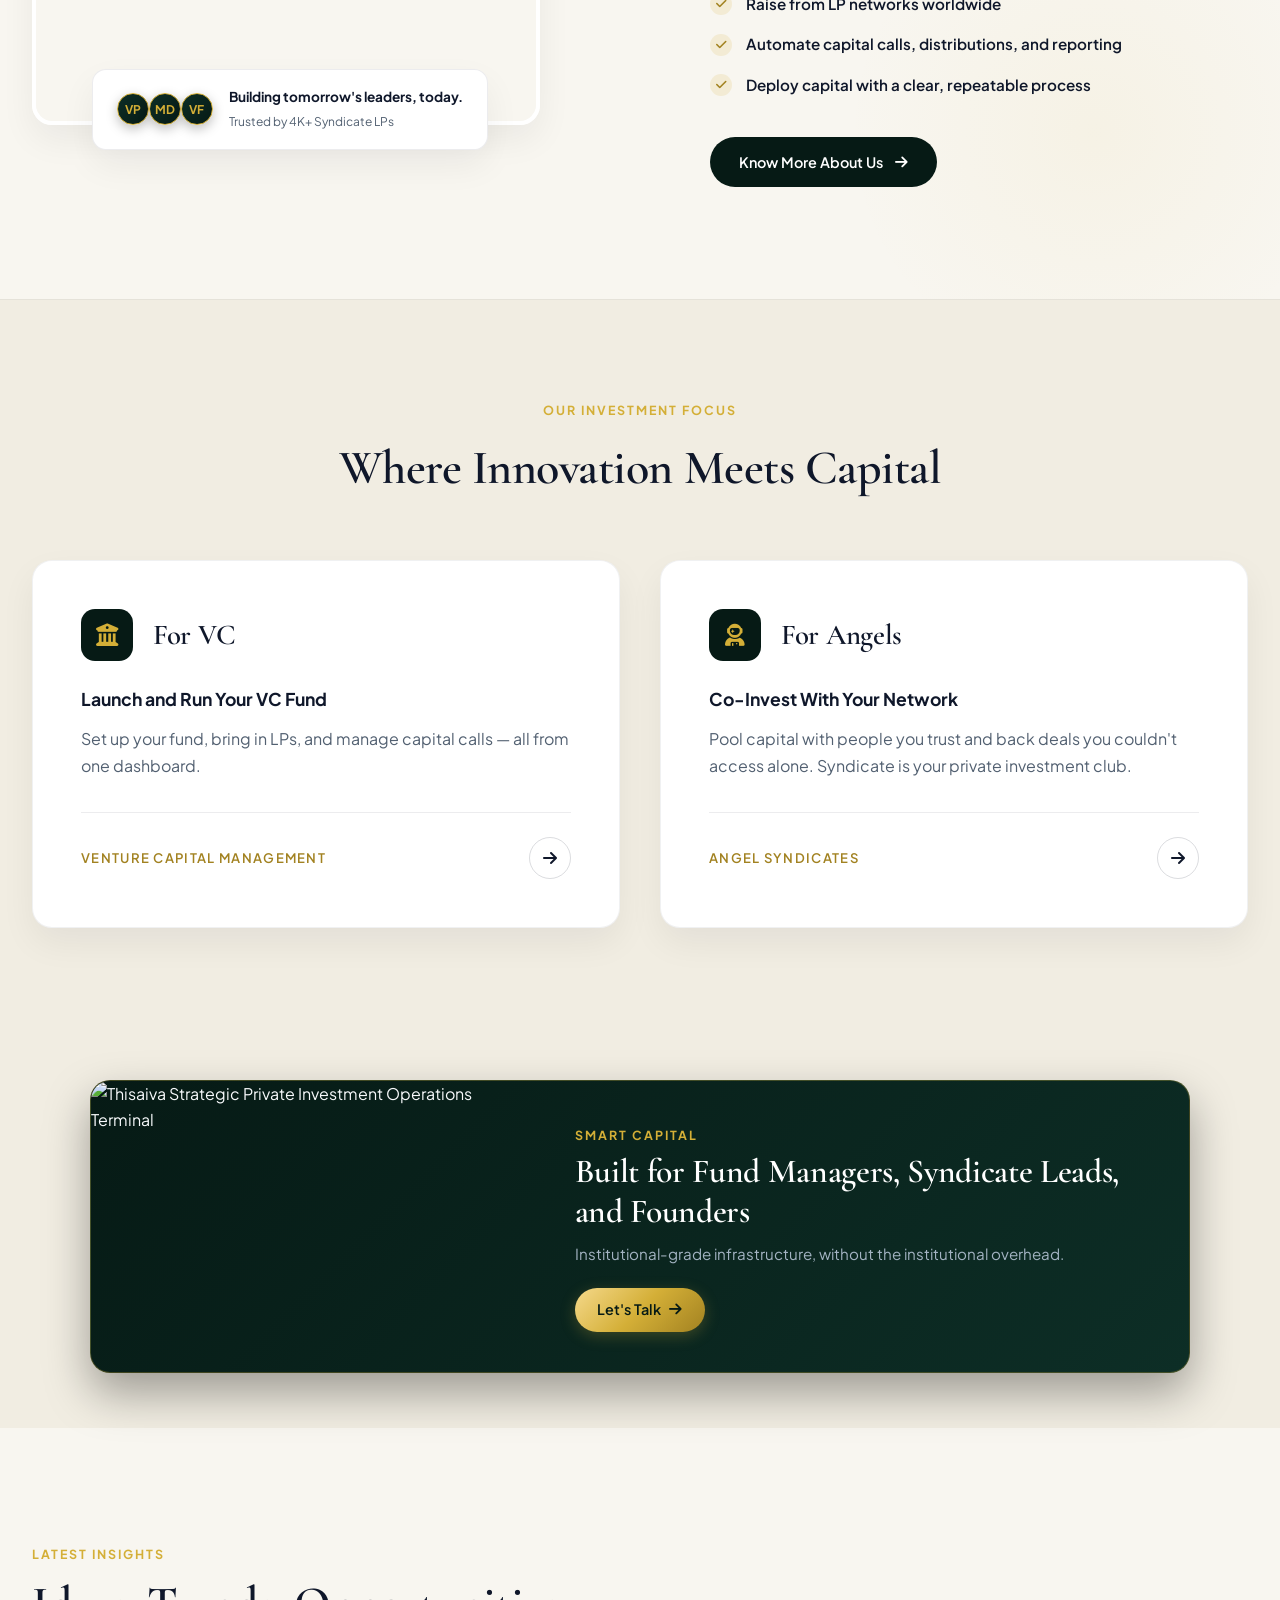
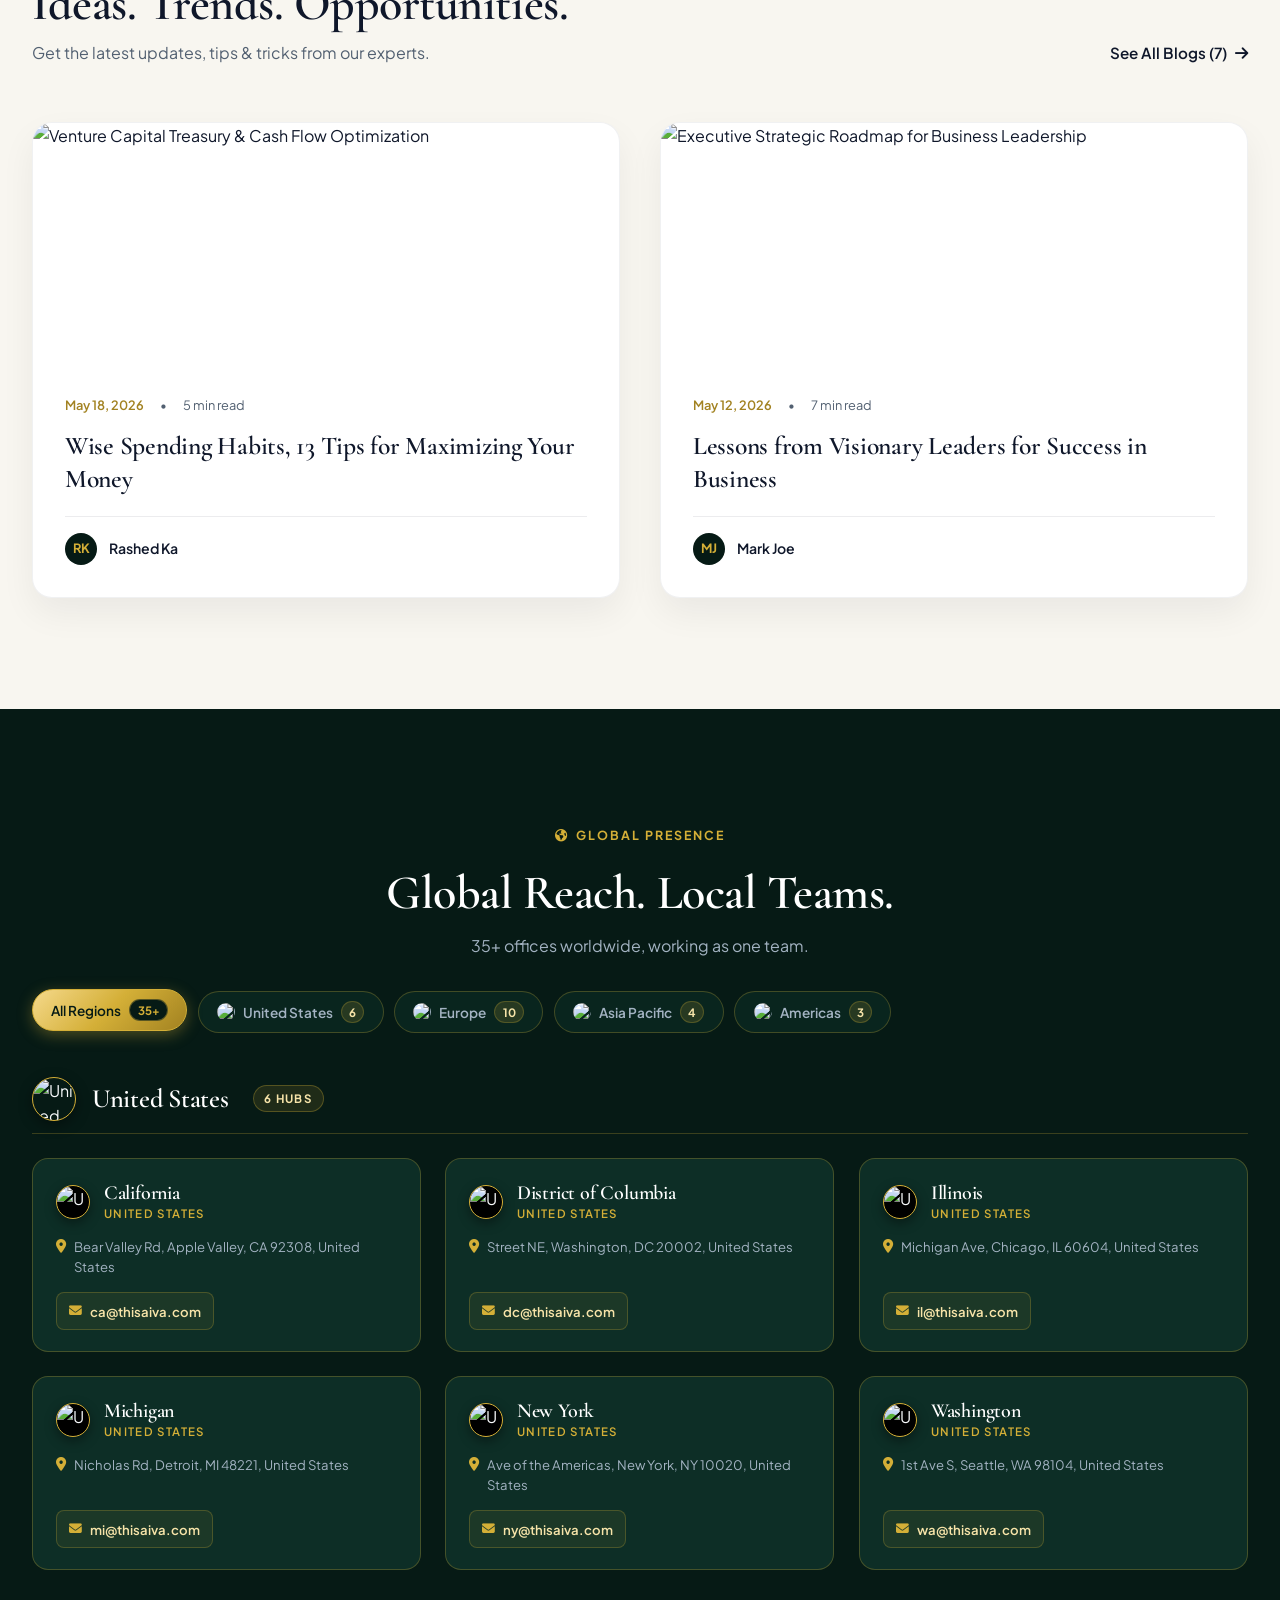
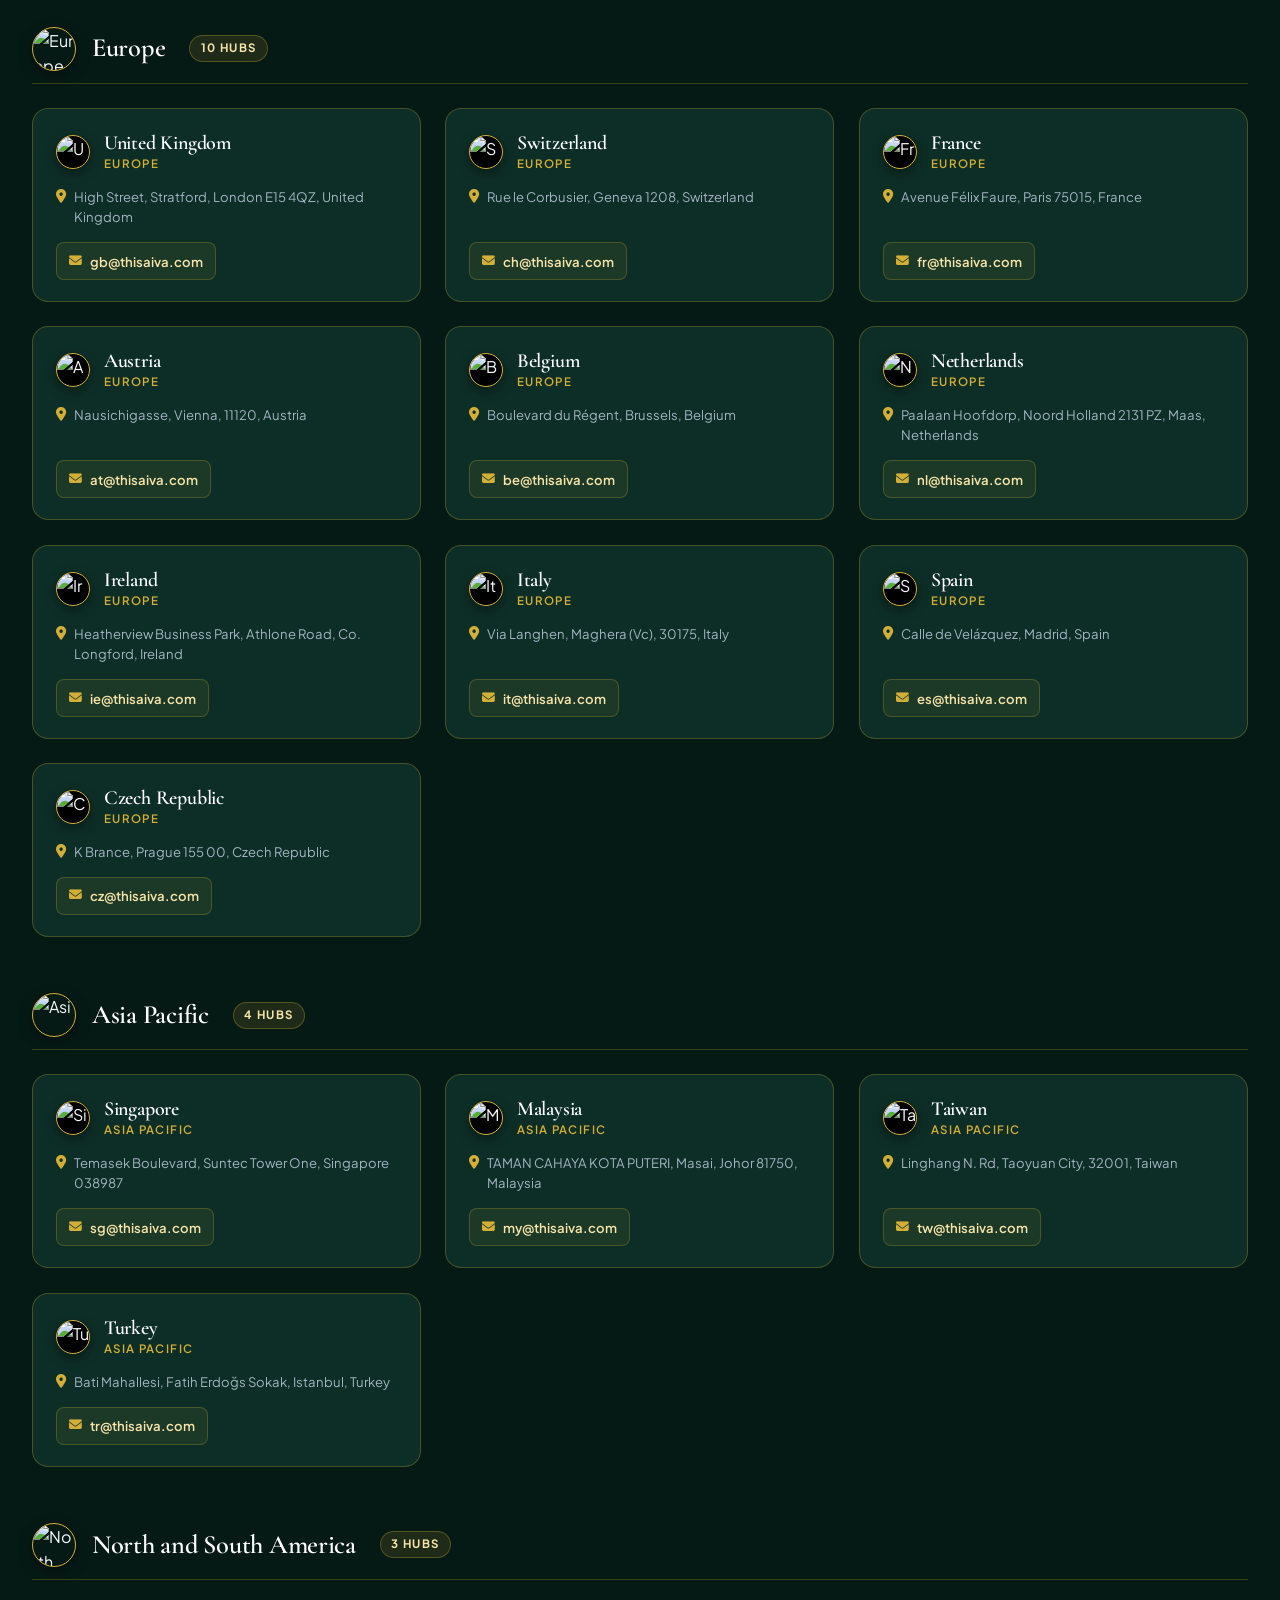
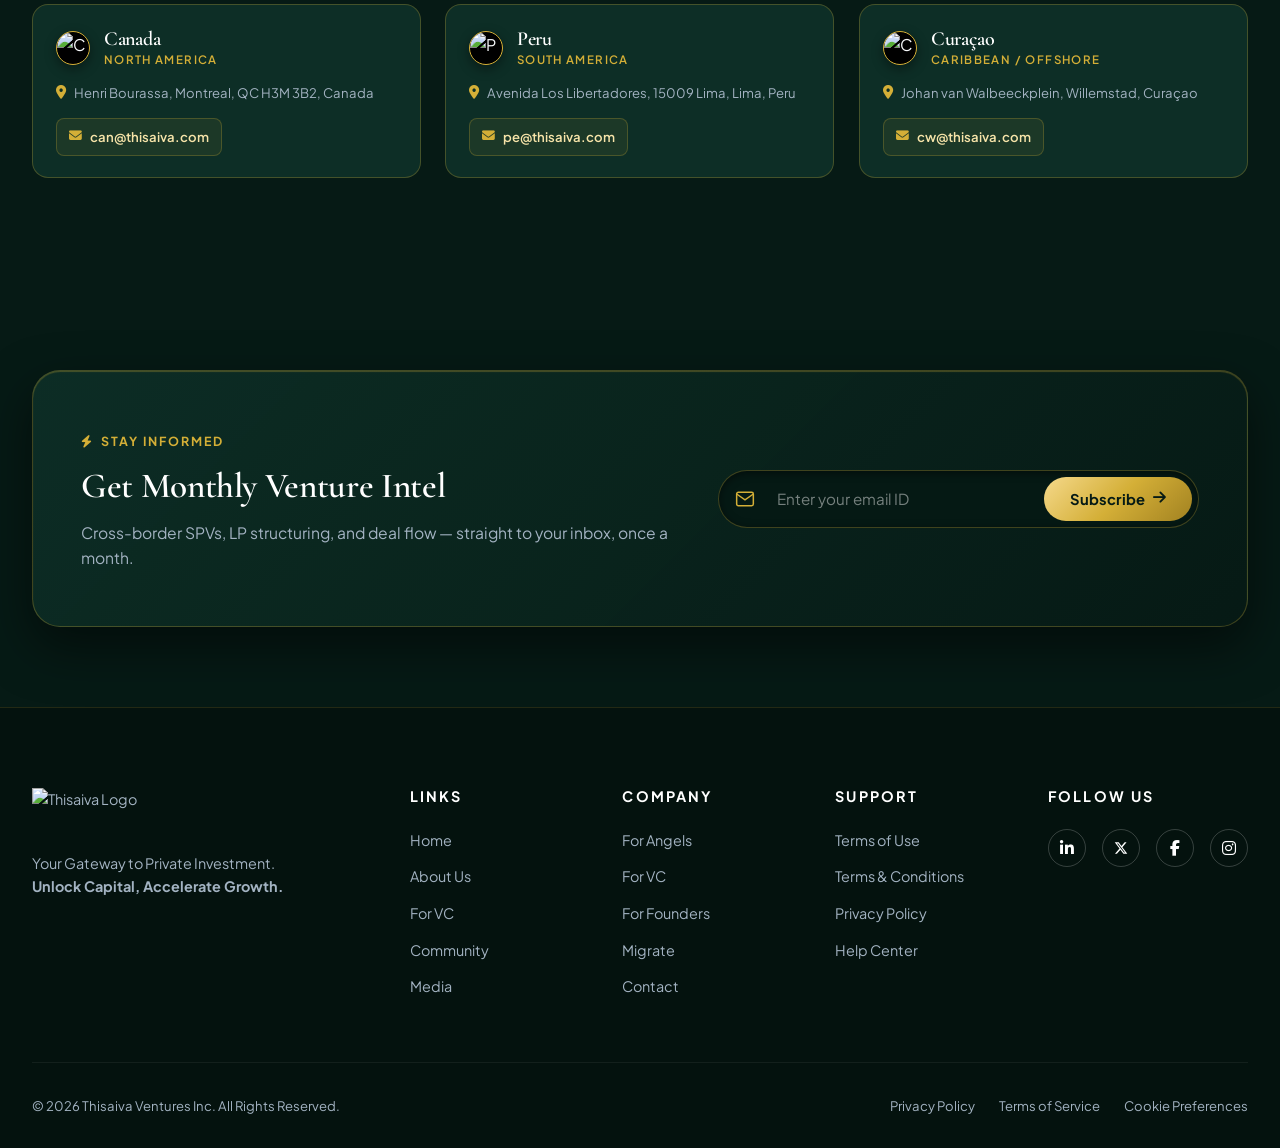
==== commit 7f2f30a2: "feat(scroll-reveal): activate skillfunnel rising animations across all 9 pages and sections" ====
--- a/index.html
+++ b/index.html
@@ -63,7 +63,7 @@
   <link rel="stylesheet" href="https://cdnjs.cloudflare.com/ajax/libs/font-awesome/6.4.0/css/all.min.css">
 
   <!-- Custom CSS -->
-  <link rel="stylesheet" href="styles.css?v=3.3">
+  <link rel="stylesheet" href="styles.css?v=3.4">
 </head>
 <body>
 
@@ -1116,6 +1116,6 @@
   </div>
 
   <!-- JavaScript -->
-  <script src="script.js?v=3.3"></script>
+  <script src="script.js?v=3.4"></script>
 </body>
 </html>
--- a/styles.css
+++ b/styles.css
@@ -569,6 +569,61 @@
 
 .hero-arch-wrapper:hover img {
   transform: scale(1.04);
+}
+
+/* Hero Page-Load Cinematic Entrance (Skillfunnel / Apple style) */
+.hero-content > * {
+  animation: heroFadeUp 0.85s cubic-bezier(0.16, 1, 0.3, 1) backwards;
+}
+
+.hero-content .section-eyebrow {
+  animation-delay: 0.08s;
+}
+
+.hero-content .hero-title {
+  animation-delay: 0.18s;
+}
+
+.hero-content .hero-description {
+  animation-delay: 0.28s;
+}
+
+.hero-content .hero-buttons {
+  animation-delay: 0.38s;
+}
+
+.hero-visual {
+  animation: heroFadeUp 0.95s cubic-bezier(0.16, 1, 0.3, 1) 0.22s backwards;
+}
+
+/* Universal Inner-Hero Page-Load Entrance (All Inner Pages) */
+.inner-hero-container > * {
+  animation: heroFadeUp 0.85s cubic-bezier(0.16, 1, 0.3, 1) backwards;
+}
+
+.inner-hero-container .inner-breadcrumb {
+  animation-delay: 0.08s;
+}
+
+.inner-hero-container .inner-hero-title {
+  animation-delay: 0.18s;
+}
+
+.inner-hero-container .inner-hero-subtitle {
+  animation-delay: 0.28s;
+}
+
+@keyframes heroFadeUp {
+  from {
+    opacity: 0;
+    transform: translate3d(0, 35px, 0);
+    filter: blur(6px);
+  }
+  to {
+    opacity: 1;
+    transform: translate3d(0, 0, 0);
+    filter: blur(0px);
+  }
 }
 
 .hero-badge {
@@ -2905,25 +2960,20 @@
   filter: blur(0px);
 }
 
+.scroll-reveal.revealed:not(:hover),
+.scroll-reveal-left.revealed:not(:hover),
+.scroll-reveal-right.revealed:not(:hover),
+.scroll-reveal-scale.revealed:not(:hover) {
+  opacity: 1;
+  filter: blur(0px);
+}
+
 /* Stagger Delays for Fluid Cascade Waves */
 .delay-1 { transition-delay: 0.08s; }
 .delay-2 { transition-delay: 0.16s; }
 .delay-3 { transition-delay: 0.24s; }
 .delay-4 { transition-delay: 0.32s; }
 .delay-5 { transition-delay: 0.40s; }
-
-/* Accessibility & ADA Compliance: Instant reveal for reduced-motion preferences */
-@media (prefers-reduced-motion: reduce) {
-  .scroll-reveal,
-  .scroll-reveal-left,
-  .scroll-reveal-right,
-  .scroll-reveal-scale {
-    opacity: 1 !important;
-    transform: none !important;
-    filter: none !important;
-    transition: none !important;
-  }
-}
 
 /* ==========================================================================
    ABOUT US PAGE SPECIFIC STYLES
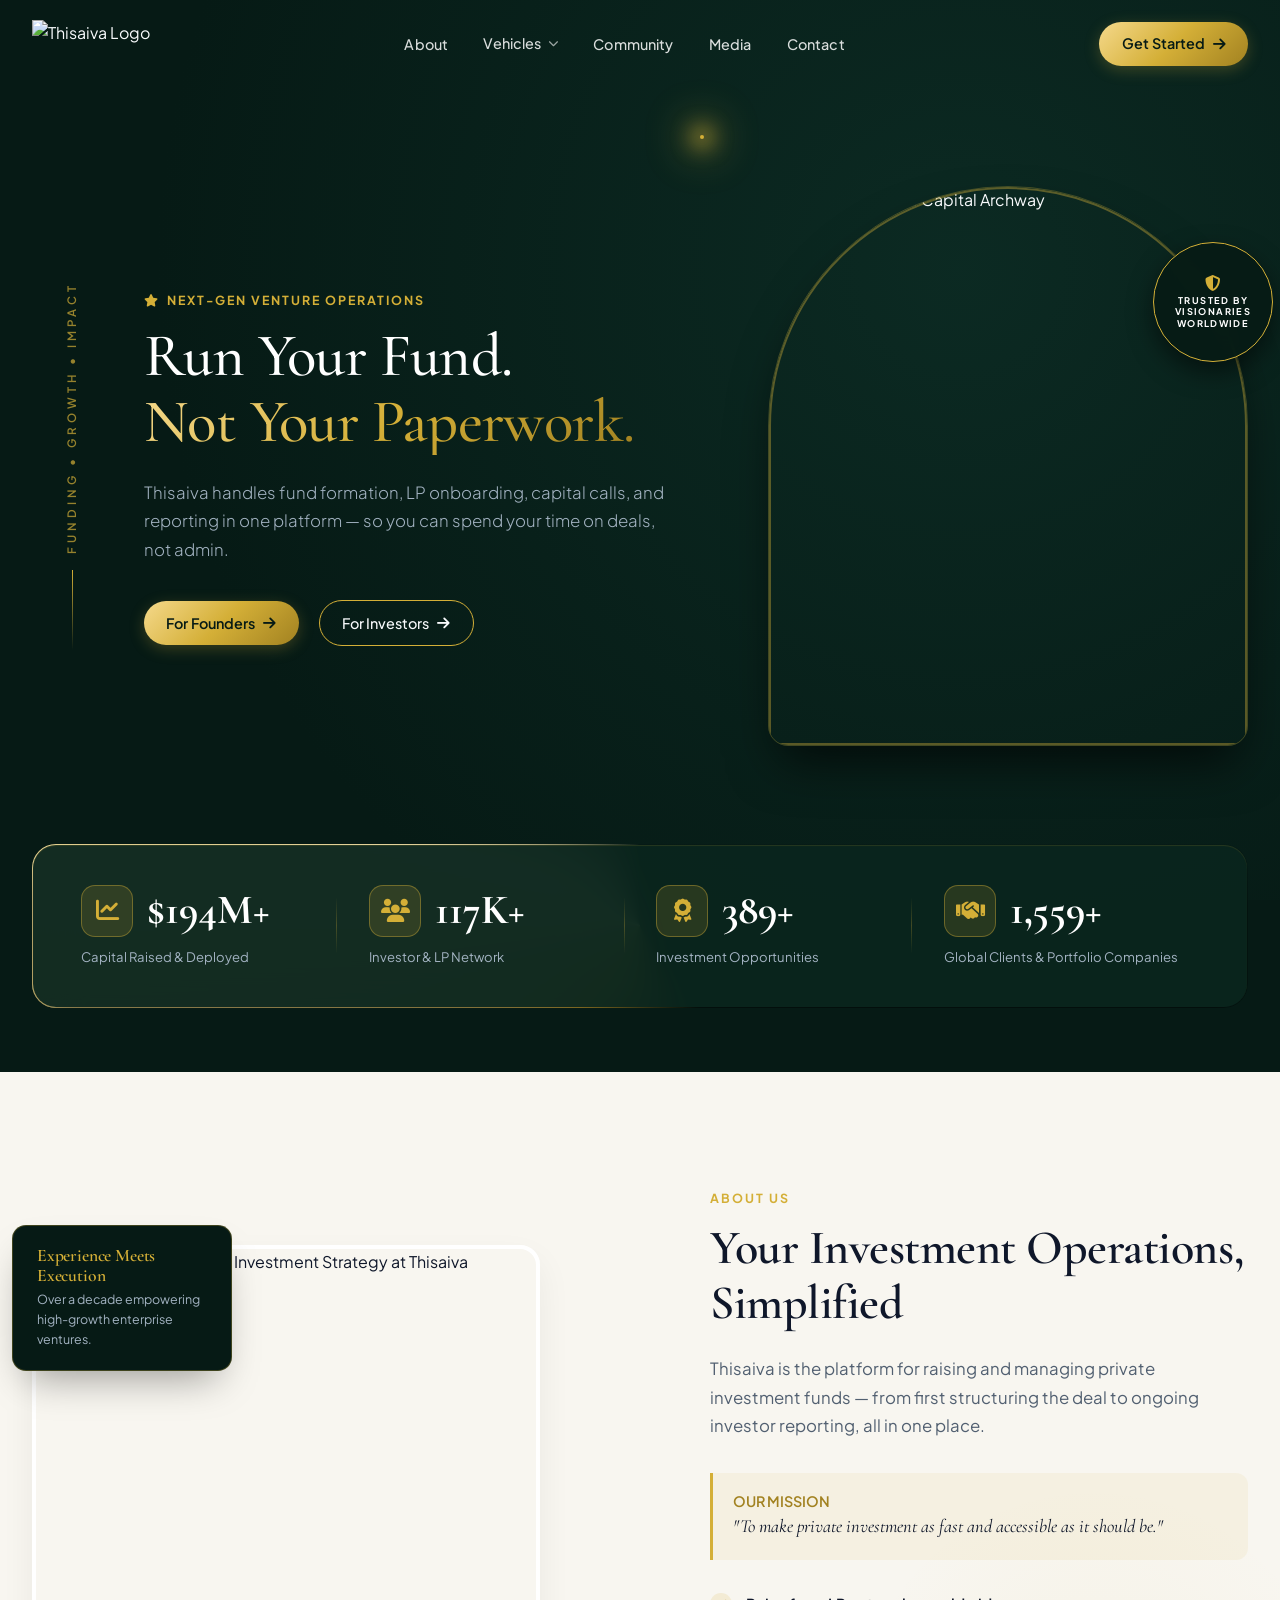
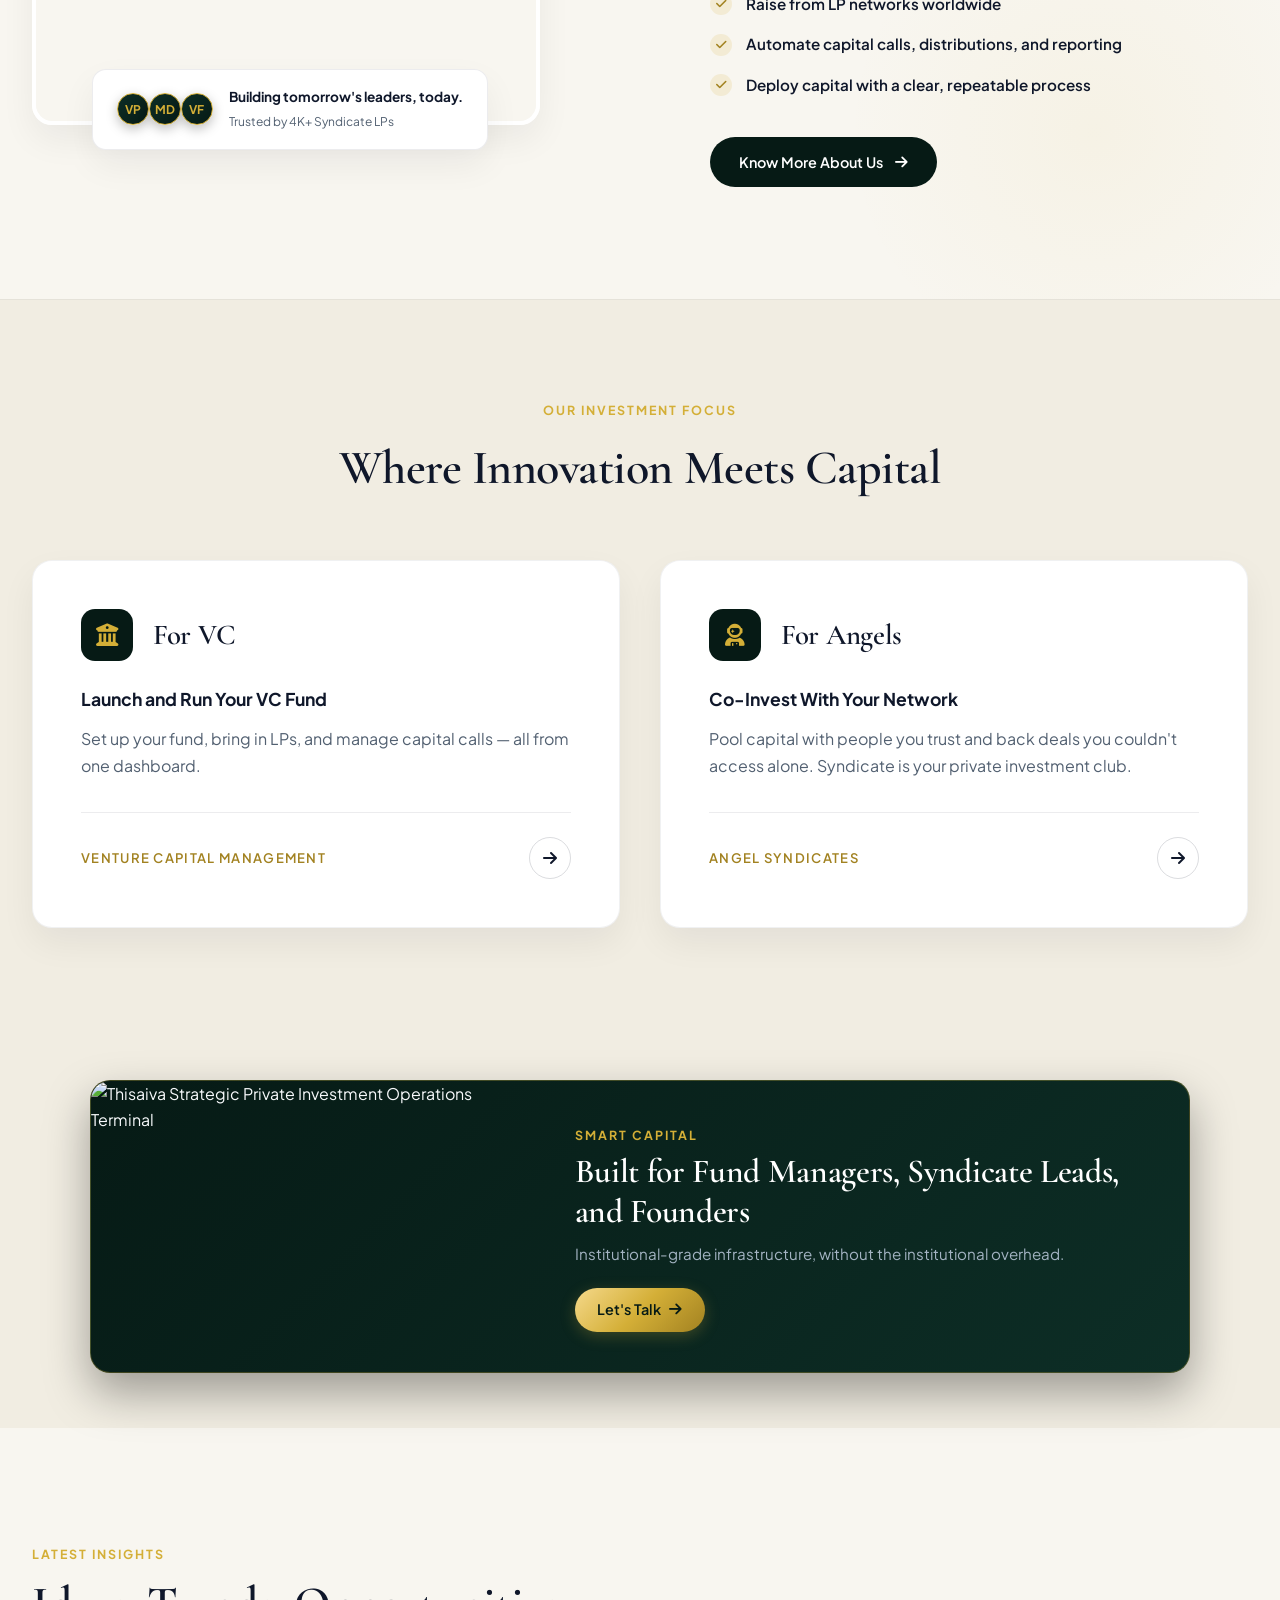
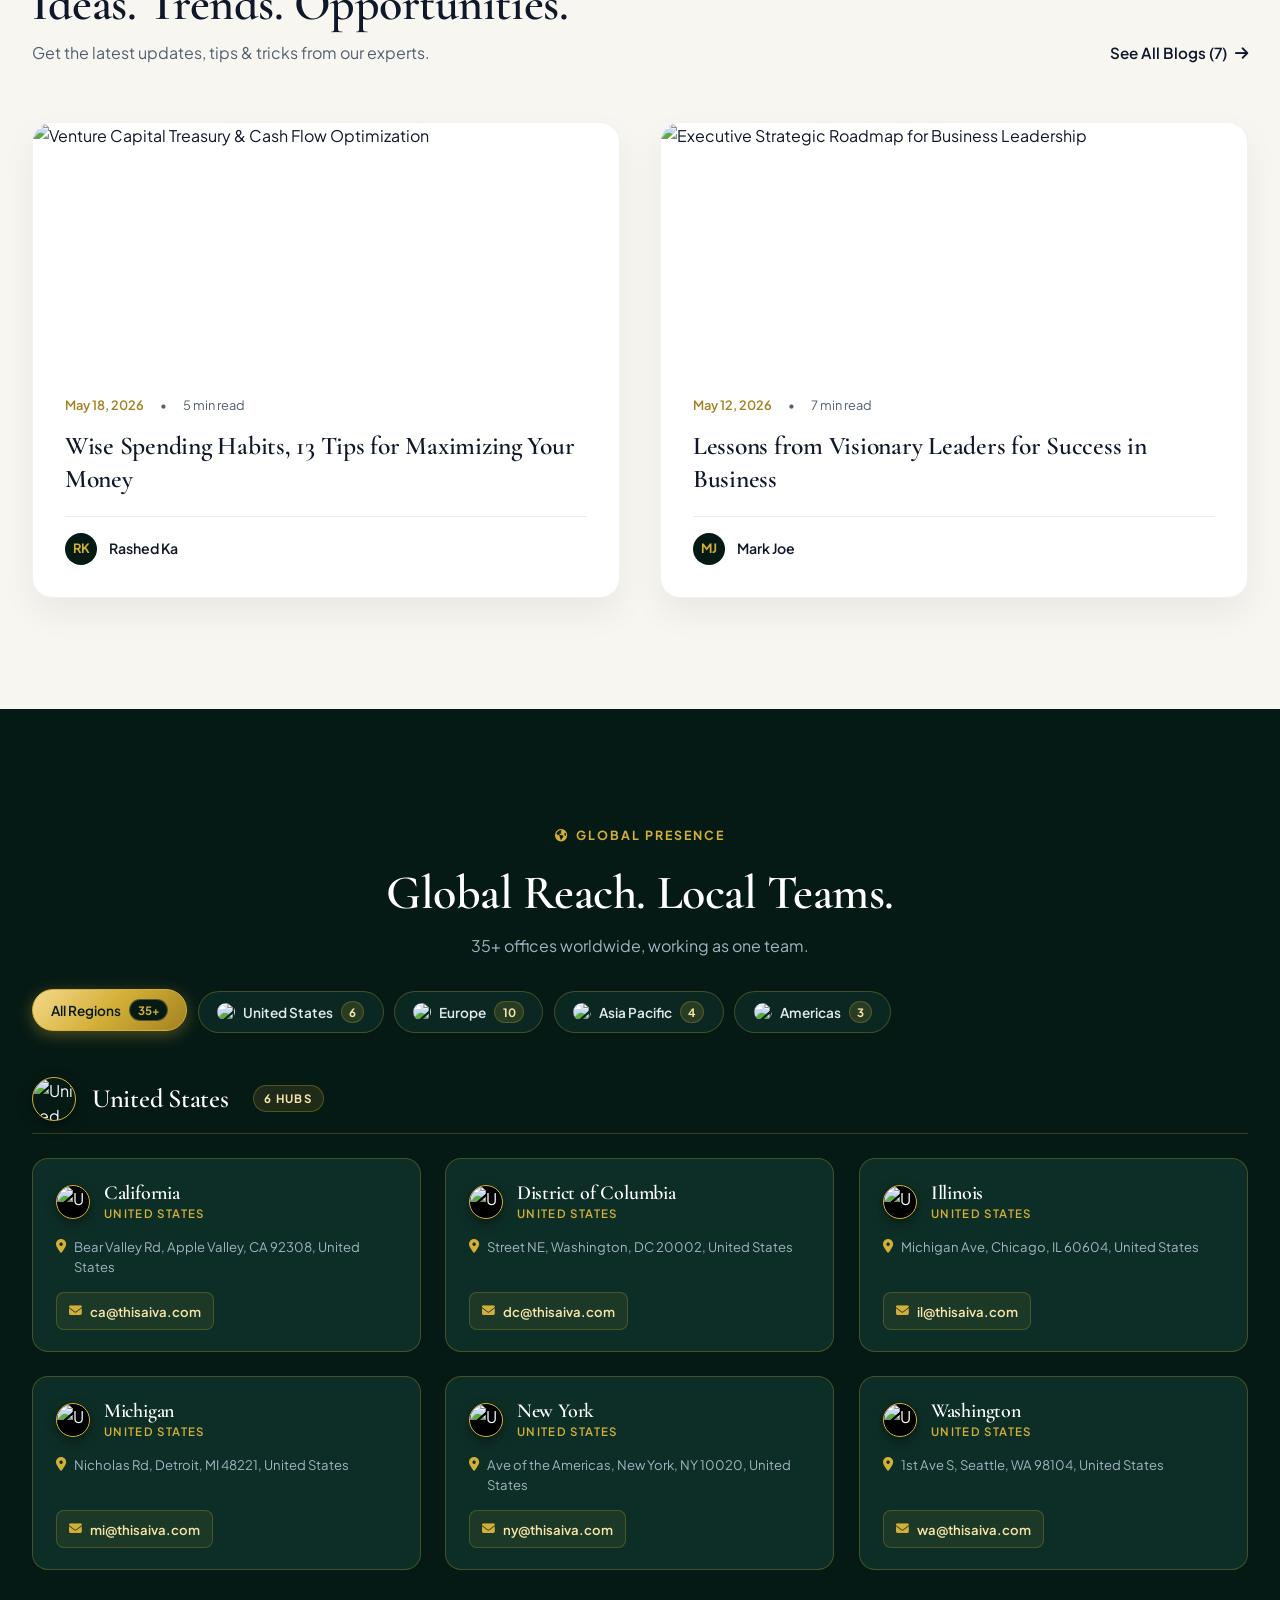
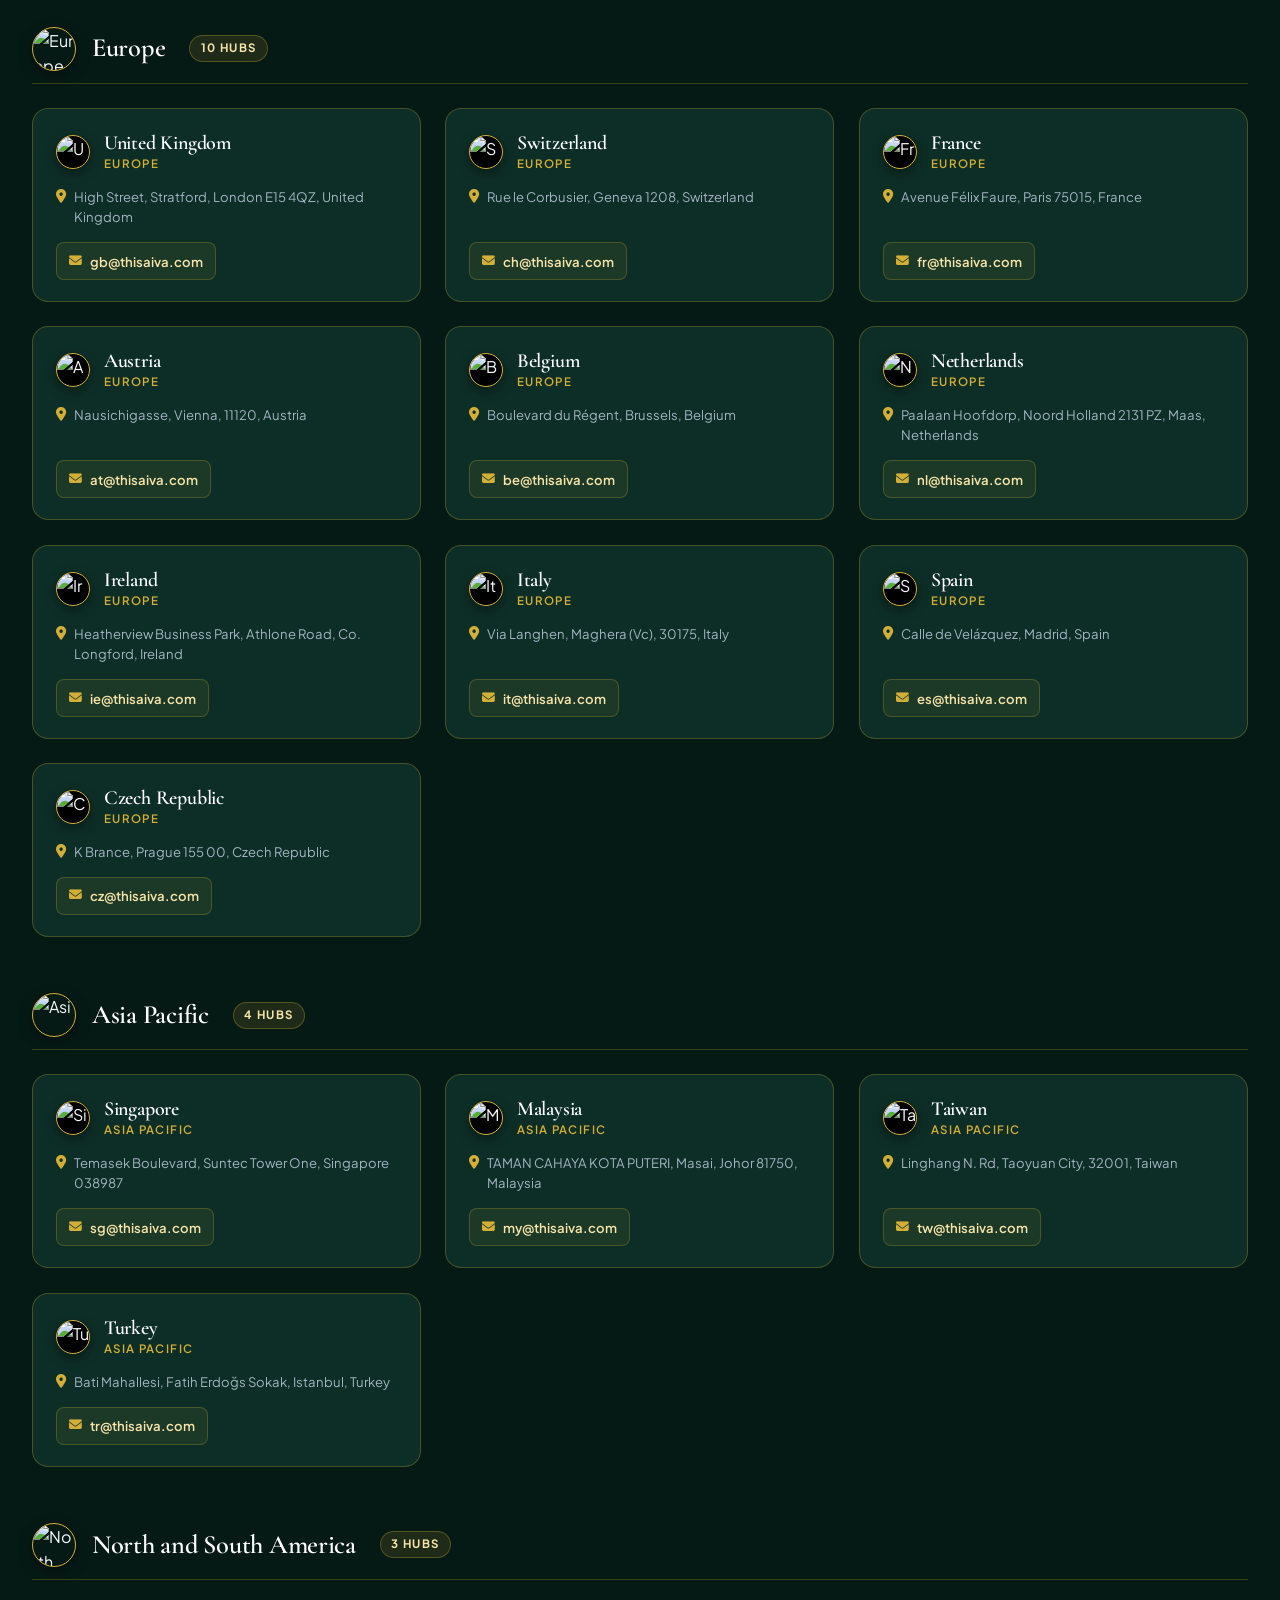
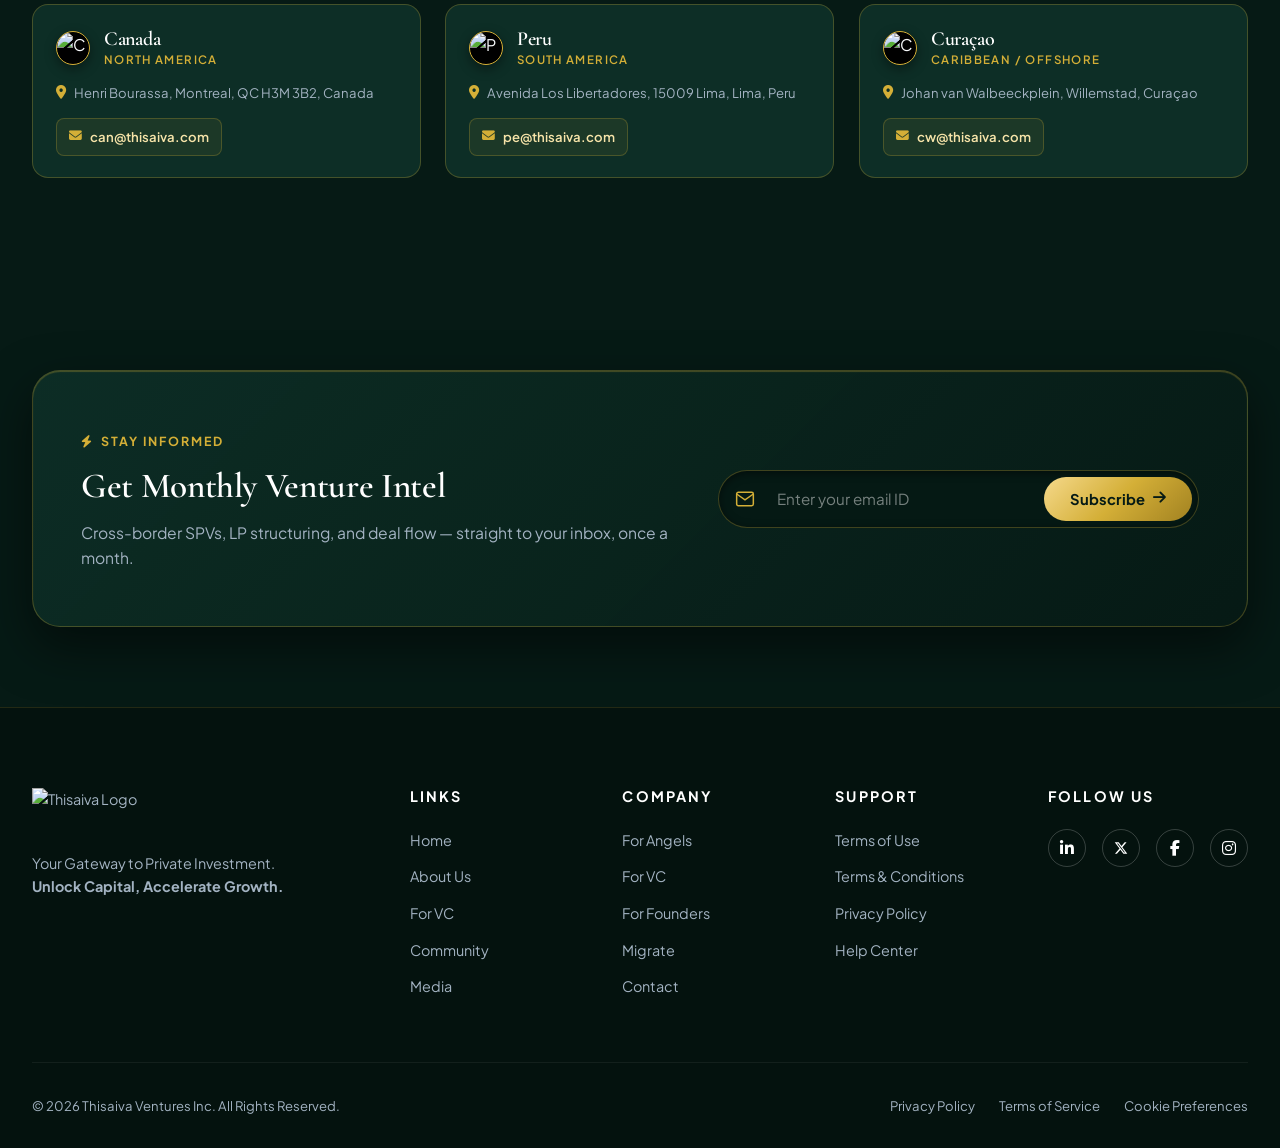
==== commit 981ac466: "feat: improve region tab contrast in media page, fix card headers and spacing, and bump cache buster" ====
--- a/index.html
+++ b/index.html
@@ -63,7 +63,7 @@
   <link rel="stylesheet" href="https://cdnjs.cloudflare.com/ajax/libs/font-awesome/6.4.0/css/all.min.css">
 
   <!-- Custom CSS -->
-  <link rel="stylesheet" href="styles.css?v=3.4">
+  <link rel="stylesheet" href="styles.css?v=3.5">
 </head>
 <body>
 
@@ -1116,6 +1116,6 @@
   </div>
 
   <!-- JavaScript -->
-  <script src="script.js?v=3.4"></script>
+  <script src="script.js?v=3.5"></script>
 </body>
 </html>
--- a/styles.css
+++ b/styles.css
@@ -1080,6 +1080,52 @@
   margin: 0 auto;
 }
 
+.cta-banner-card.cta-banner-no-img,
+.cta-banner-card:not(:has(.cta-img-wrapper)) {
+  grid-template-columns: 1fr;
+  max-width: 1050px;
+}
+
+.cta-banner-card.cta-banner-no-img .cta-content,
+.cta-banner-card:not(:has(.cta-img-wrapper)) .cta-content {
+  display: flex;
+  align-items: center;
+  justify-content: space-between;
+  gap: 3rem;
+  padding: 3.25rem 4rem;
+}
+
+.cta-text-group {
+  max-width: 680px;
+}
+
+.cta-text-group .section-eyebrow {
+  margin-bottom: 0.35rem;
+}
+
+.cta-text-group h2 {
+  font-size: 2.1rem;
+  color: #ffffff;
+  margin-bottom: 0.6rem;
+  line-height: 1.2;
+}
+
+.cta-text-group p {
+  font-size: 0.98rem;
+  color: var(--text-light-muted);
+  margin-bottom: 0;
+  font-weight: 400;
+  line-height: 1.6;
+}
+
+.cta-action-group {
+  flex-shrink: 0;
+}
+
+.cta-action-group .btn-gold {
+  white-space: nowrap;
+}
+
 .cta-img-wrapper {
   height: 100%;
   min-height: 250px;
@@ -1251,7 +1297,6 @@
   color: var(--text-light);
   padding: 7rem 0;
   position: relative;
-  overflow: hidden;
 }
 
 .map-container {
@@ -1326,11 +1371,11 @@
   display: inline-flex;
   align-items: center;
   gap: 0.5rem;
-  background: rgba(13, 46, 38, 0.6);
+  background: rgba(13, 46, 38, 0.75);
   border: 1px solid var(--border-gold);
   border-radius: 50px;
   padding: 0.55rem 1.15rem;
-  color: var(--text-light-muted);
+  color: #e2e8f0;
   font-family: var(--font-sans);
   font-size: 0.85rem;
   font-weight: 600;
@@ -1342,7 +1387,7 @@
 .region-tab-btn:hover {
   color: #ffffff;
   border-color: var(--gold-primary);
-  background: rgba(212, 175, 55, 0.12);
+  background: rgba(212, 175, 55, 0.18);
   transform: translateY(-2px);
 }
 
@@ -1376,6 +1421,42 @@
   border-radius: 20px;
   border: 1px solid rgba(212, 175, 55, 0.25);
   transition: all 0.25s ease;
+}
+
+/* Light / Cream Theme Region Tabs (for media.html Our Global Presence section) */
+.global-presence-section .region-tab-btn {
+  background: #ffffff;
+  border: 1.5px solid rgba(212, 175, 55, 0.45);
+  color: #061a15;
+  box-shadow: 0 2px 8px rgba(15, 23, 42, 0.06);
+}
+
+.global-presence-section .region-tab-btn:hover {
+  background: #ffffff;
+  color: var(--gold-dark);
+  border-color: var(--gold-primary);
+  box-shadow: 0 4px 14px rgba(212, 175, 55, 0.25);
+  transform: translateY(-2px);
+}
+
+.global-presence-section .region-tab-btn .tab-count-badge {
+  background: rgba(212, 175, 55, 0.16);
+  color: var(--gold-dark);
+  border: 1px solid rgba(212, 175, 55, 0.45);
+}
+
+.global-presence-section .region-tab-btn.active {
+  background: var(--gold-gradient);
+  color: #061a15 !important;
+  border-color: var(--gold-primary);
+  box-shadow: 0 4px 15px rgba(212, 175, 55, 0.35);
+  transform: translateY(-2px);
+}
+
+.global-presence-section .region-tab-btn.active .tab-count-badge {
+  background: #061a15;
+  color: var(--gold-primary);
+  border-color: rgba(212, 175, 55, 0.4);
 }
 
 .region-group {
@@ -1577,10 +1658,254 @@
   }
 }
 
-@media (max-width: 680px) {
+/* ==========================================================================
+   STICKY STACKING DECKS (MOBILE OPTIMIZATION — TND FORMULA)
+   1. Homepage & Media: Global Office Locations Deck
+   2. For Angels: Strategic Advantages Deck
+   3. For VC: Comprehensive Capabilities Matrix Deck
+   ========================================================================== */
+@media (max-width: 768px) {
+  /* ----------------------------------------------------
+     1. GLOBAL HUBS & LOCATIONS (Homepage & Media Page)
+     ---------------------------------------------------- */
+  .global-section,
+  .global-presence-section {
+    overflow: visible !important;
+    padding: 3.5rem 0 !important;
+  }
+
+  .global-section .container,
+  .global-presence-section .container {
+    overflow: visible !important;
+  }
+
+  /* Sticky Horizontal Region Filter Tabs */
+  .region-tabs-bar {
+    position: sticky;
+    top: 4.25rem;
+    z-index: 25;
+    background: rgba(6, 26, 21, 0.95);
+    backdrop-filter: blur(16px);
+    -webkit-backdrop-filter: blur(16px);
+    padding: 0.65rem 0.5rem;
+    border-radius: 16px;
+    border: 1px solid rgba(212, 175, 55, 0.25);
+    margin-bottom: 2rem;
+    overflow-x: auto;
+    flex-wrap: nowrap;
+    -webkit-overflow-scrolling: touch;
+    scrollbar-width: none;
+    box-shadow: 0 6px 20px rgba(0, 0, 0, 0.45);
+  }
+
+  .global-presence-section .region-tabs-bar {
+    background: rgba(248, 246, 240, 0.96) !important;
+    border-color: rgba(13, 46, 38, 0.15) !important;
+    box-shadow: 0 6px 20px rgba(15, 23, 42, 0.08) !important;
+  }
+
+  .region-tabs-bar::-webkit-scrollbar {
+    display: none;
+  }
+
+  /* Region Group Container */
+  .region-group {
+    position: relative;
+    margin-bottom: 3.5rem;
+    overflow: visible !important;
+  }
+
+  /* Sticky Region Header (Anchors current region name below tabs) */
+  .region-header {
+    position: sticky;
+    top: 7.6rem;
+    z-index: 20;
+    background: rgba(6, 26, 21, 0.96);
+    backdrop-filter: blur(14px);
+    -webkit-backdrop-filter: blur(14px);
+    padding: 0.75rem 1rem;
+    border-radius: 14px;
+    border: 1px solid rgba(212, 175, 55, 0.3);
+    box-shadow: 0 6px 20px rgba(0, 0, 0, 0.5);
+    margin-bottom: 1.5rem;
+  }
+
+  .global-presence-section .region-header {
+    background: rgba(248, 246, 240, 0.96) !important;
+    border-color: rgba(13, 46, 38, 0.18) !important;
+    box-shadow: 0 6px 20px rgba(15, 23, 42, 0.1) !important;
+  }
+
+  .region-title {
+    font-size: 1.35rem;
+  }
+
+  /* Stacking Cards Column Deck */
   .locations-grid {
-    grid-template-columns: 1fr;
-  }
+    display: flex;
+    flex-direction: column;
+    gap: 0;
+    position: relative;
+    overflow: visible !important;
+  }
+
+  /* Individual Sticky Stacking Card */
+  .location-card {
+    position: sticky;
+    top: calc(11.25rem + min(var(--card-index, 0) * 10px, 90px));
+    margin-bottom: 2.25rem;
+    background: linear-gradient(145deg, #0e342b 0%, #061b16 100%) !important;
+    border: 1.5px solid var(--border-gold) !important;
+    border-radius: 20px;
+    box-shadow: 
+      0 -8px 24px rgba(0, 0, 0, 0.5),
+      0 16px 36px rgba(0, 0, 0, 0.65),
+      inset 0 1px 1px rgba(212, 175, 55, 0.3) !important;
+    will-change: transform, opacity;
+    transform-origin: center top;
+    transition: border-color 0.3s ease, box-shadow 0.3s ease;
+  }
+
+  .global-section .location-card.scroll-reveal,
+  .global-presence-section .location-card.scroll-reveal {
+    opacity: 1 !important;
+    filter: none !important;
+  }
+
+  .locations-grid .location-card:nth-child(1) { --card-index: 0; z-index: 1; }
+  .locations-grid .location-card:nth-child(2) { --card-index: 1; z-index: 2; }
+  .locations-grid .location-card:nth-child(3) { --card-index: 2; z-index: 3; }
+  .locations-grid .location-card:nth-child(4) { --card-index: 3; z-index: 4; }
+  .locations-grid .location-card:nth-child(5) { --card-index: 4; z-index: 5; }
+  .locations-grid .location-card:nth-child(6) { --card-index: 5; z-index: 6; }
+  .locations-grid .location-card:nth-child(7) { --card-index: 6; z-index: 7; }
+  .locations-grid .location-card:nth-child(8) { --card-index: 7; z-index: 8; }
+  .locations-grid .location-card:nth-child(9) { --card-index: 8; z-index: 9; }
+  .locations-grid .location-card:nth-child(10) { --card-index: 9; z-index: 10; }
+  .locations-grid .location-card:nth-child(11) { --card-index: 10; z-index: 11; }
+  .locations-grid .location-card:nth-child(12) { --card-index: 11; z-index: 12; }
+
+  /* ----------------------------------------------------
+     2. STRATEGIC ADVANTAGES (For Angels Page)
+     ---------------------------------------------------- */
+  .pillars-section {
+    overflow: visible !important;
+    padding: 3.5rem 0 !important;
+  }
+
+  .pillars-section .container {
+    overflow: visible !important;
+  }
+
+  .pillars-grid {
+    display: flex;
+    flex-direction: column;
+    gap: 0;
+    position: relative;
+    overflow: visible !important;
+    margin-top: 2rem !important;
+  }
+
+  .pillar-card {
+    position: sticky;
+    top: calc(5.5rem + min(var(--card-index, 0) * 12px, 72px));
+    margin-bottom: 2rem;
+    background: #ffffff;
+    border: 1px solid rgba(15, 23, 42, 0.08);
+    border-radius: 20px;
+    box-shadow: 
+      0 -6px 20px rgba(15, 23, 42, 0.08),
+      0 16px 36px rgba(15, 23, 42, 0.12);
+    will-change: transform, opacity;
+    transform-origin: center top;
+    transition: border-color 0.3s ease, box-shadow 0.3s ease;
+  }
+
+  .pillar-card.scroll-reveal {
+    opacity: 1 !important;
+    filter: none !important;
+  }
+
+  .pillars-grid .pillar-card:nth-child(1) { --card-index: 0; z-index: 1; }
+  .pillars-grid .pillar-card:nth-child(2) { --card-index: 1; z-index: 2; }
+  .pillars-grid .pillar-card:nth-child(3) { --card-index: 2; z-index: 3; }
+  .pillars-grid .pillar-card:nth-child(4) { --card-index: 3; z-index: 4; }
+  .pillars-grid .pillar-card:nth-child(5) { --card-index: 4; z-index: 5; }
+  .pillars-grid .pillar-card:nth-child(6) { --card-index: 5; z-index: 6; }
+
+  /* ----------------------------------------------------
+     3. VC CAPABILITIES MATRIX (For VC Page)
+     ---------------------------------------------------- */
+  .vc-capabilities-section {
+    overflow: visible !important;
+    padding: 3.5rem 0 !important;
+  }
+
+  .vc-capabilities-section .container {
+    overflow: visible !important;
+  }
+
+  /* Sticky Capability Filter Pills Bar */
+  .vc-capabilities-section .filter-pills-bar {
+    position: sticky;
+    top: 4.25rem;
+    z-index: 25;
+    background: rgba(248, 246, 240, 0.95);
+    backdrop-filter: blur(14px);
+    -webkit-backdrop-filter: blur(14px);
+    padding: 0.65rem 0.5rem;
+    border-radius: 50px;
+    border: 1px solid rgba(15, 23, 42, 0.08);
+    box-shadow: 0 4px 15px rgba(15, 23, 42, 0.06);
+    overflow-x: auto;
+    flex-wrap: nowrap;
+    scrollbar-width: none;
+    margin-bottom: 2rem;
+  }
+
+  .vc-capabilities-section .filter-pills-bar::-webkit-scrollbar {
+    display: none;
+  }
+
+  .vc-matrix-grid {
+    display: flex;
+    flex-direction: column;
+    gap: 0;
+    position: relative;
+    overflow: visible !important;
+    margin-top: 1.5rem !important;
+  }
+
+  .vc-capability-card {
+    position: sticky !important;
+    top: calc(8.5rem + min(var(--card-index, 0) * 10px, 90px));
+    margin-bottom: 2rem;
+    background: #ffffff !important;
+    border: 1.5px solid rgba(212, 175, 55, 0.3) !important;
+    border-radius: 20px;
+    box-shadow: 
+      0 -6px 20px rgba(15, 23, 42, 0.08),
+      0 16px 36px rgba(15, 23, 42, 0.12);
+    will-change: transform, opacity;
+    transform-origin: center top;
+    transition: border-color 0.3s ease, box-shadow 0.3s ease;
+  }
+
+  .vc-capability-card.scroll-reveal {
+    opacity: 1 !important;
+    filter: none !important;
+  }
+
+  .vc-matrix-grid .vc-capability-card:nth-child(1) { --card-index: 0; z-index: 1; }
+  .vc-matrix-grid .vc-capability-card:nth-child(2) { --card-index: 1; z-index: 2; }
+  .vc-matrix-grid .vc-capability-card:nth-child(3) { --card-index: 2; z-index: 3; }
+  .vc-matrix-grid .vc-capability-card:nth-child(4) { --card-index: 3; z-index: 4; }
+  .vc-matrix-grid .vc-capability-card:nth-child(5) { --card-index: 4; z-index: 5; }
+  .vc-matrix-grid .vc-capability-card:nth-child(6) { --card-index: 5; z-index: 6; }
+  .vc-matrix-grid .vc-capability-card:nth-child(7) { --card-index: 6; z-index: 7; }
+  .vc-matrix-grid .vc-capability-card:nth-child(8) { --card-index: 7; z-index: 8; }
+  .vc-matrix-grid .vc-capability-card:nth-child(9) { --card-index: 8; z-index: 9; }
+  .vc-matrix-grid .vc-capability-card:nth-child(10) { --card-index: 9; z-index: 10; }
 }
 
 @keyframes ping {
@@ -2081,6 +2406,14 @@
 
   .cta-banner-card {
     grid-template-columns: 1fr;
+  }
+
+  .cta-banner-card.cta-banner-no-img .cta-content,
+  .cta-banner-card:not(:has(.cta-img-wrapper)) .cta-content {
+    flex-direction: column;
+    align-items: flex-start;
+    gap: 1.75rem;
+    padding: 2.25rem 1.75rem;
   }
 
   .cta-img-wrapper {
@@ -3323,21 +3656,61 @@
 .angels-overview-section {
   background-color: var(--bg-cream);
   color: var(--text-dark);
-  padding: 7rem 0;
+  padding: 6.5rem 0;
 }
 
 .angels-grid {
   display: grid;
   grid-template-columns: 1fr 1fr;
-  gap: 4rem;
-  align-items: center;
+  gap: 3.5rem;
+  align-items: center;
+}
+
+.angels-content-col h2 {
+  font-size: 2.75rem;
+  color: var(--text-dark);
+  margin-bottom: 1.25rem;
+  line-height: 1.15;
+}
+
+.angels-lead-text {
+  font-size: 1.05rem;
+  color: var(--text-dark-muted);
+  line-height: 1.75;
+  margin-bottom: 1.75rem;
+}
+
+.angels-followon-box {
+  background: #ffffff;
+  border-left: 4px solid var(--gold-primary);
+  padding: 1.5rem;
+  border-radius: 0 16px 16px 0;
+  box-shadow: var(--shadow-soft);
+  margin-bottom: 2rem;
+}
+
+.angels-followon-box h4 {
+  font-family: var(--font-sans);
+  font-size: 0.95rem;
+  font-weight: 700;
+  color: var(--gold-dark);
+  text-transform: uppercase;
+  letter-spacing: 0.1em;
+  margin-bottom: 0.4rem;
+}
+
+.angels-followon-box p {
+  font-size: 0.95rem;
+  color: var(--text-dark);
+  line-height: 1.6;
+  margin-bottom: 0;
 }
 
 .syndicate-highlight-card {
   background: var(--bg-dark);
   border: 1px solid var(--border-gold);
   border-radius: 24px;
-  padding: 3rem;
+  padding: 2.25rem 2.25rem;
   box-shadow: var(--shadow-dark);
   color: var(--text-light);
   position: relative;
@@ -3368,21 +3741,28 @@
   color: var(--gold-primary);
   letter-spacing: 0.15em;
   text-transform: uppercase;
-  margin-bottom: 1.5rem;
+  margin-bottom: 1.25rem;
 }
 
 .syndicate-highlight-card h3 {
-  font-size: 2.2rem;
+  font-size: 1.75rem;
   color: #ffffff;
+  margin-bottom: 0.75rem;
+  line-height: 1.25;
+}
+
+.syndicate-highlight-card p {
+  font-size: 0.98rem;
+  color: var(--text-light-muted);
+  line-height: 1.6;
   margin-bottom: 1.25rem;
-  line-height: 1.2;
-}
-
-.syndicate-highlight-card p {
-  font-size: 1.05rem;
-  color: var(--text-light-muted);
-  line-height: 1.7;
-  margin-bottom: 2rem;
+}
+
+.syndicate-highlight-card img {
+  width: 100%;
+  max-height: 220px;
+  object-fit: cover;
+  display: block;
 }
 
 /* Strategic Pillars Section */
@@ -3503,6 +3883,25 @@
   border-color: var(--gold-primary);
   background: linear-gradient(135deg, rgba(13, 46, 38, 0.95) 0%, rgba(6, 26, 21, 0.98) 100%);
   box-shadow: 0 20px 45px rgba(0, 0, 0, 0.5), inset 0 1px 1px rgba(212, 175, 55, 0.35);
+}
+
+.journey-step-header {
+  display: flex;
+  align-items: center;
+  gap: 1rem;
+  margin-bottom: 1.15rem;
+}
+
+.journey-step-header .step-num-badge {
+  margin-bottom: 0;
+  flex-shrink: 0;
+}
+
+.journey-step-header h3 {
+  margin-bottom: 0;
+  font-size: 1.25rem;
+  color: #ffffff;
+  line-height: 1.25;
 }
 
 .step-num-badge {
@@ -3522,7 +3921,7 @@
 }
 
 .journey-step-card h3 {
-  font-size: 1.45rem;
+  font-size: 1.35rem;
   color: #ffffff;
   margin-bottom: 0.85rem;
   line-height: 1.25;
@@ -3557,6 +3956,25 @@
   transform: translateY(-8px);
   border-color: var(--border-gold);
   box-shadow: var(--shadow-hover);
+}
+
+.c-pillar-header-row {
+  display: flex;
+  align-items: center;
+  gap: 1.15rem;
+  margin-bottom: 1.15rem;
+}
+
+.c-pillar-header-row .c-pillar-icon {
+  margin-bottom: 0;
+  flex-shrink: 0;
+}
+
+.c-pillar-header-row h3 {
+  margin-bottom: 0;
+  font-size: 1.25rem;
+  color: var(--text-dark);
+  line-height: 1.25;
 }
 
 .c-pillar-icon {
@@ -5152,6 +5570,28 @@
   border-color: rgba(212, 175, 55, 0.4);
 }
 
+.comm-card-header {
+  display: flex;
+  align-items: center;
+  gap: 1.15rem;
+  margin-bottom: 1.25rem;
+}
+
+.comm-card-header .comm-icon {
+  margin-bottom: 0;
+  flex-shrink: 0;
+}
+
+.comm-card-title-group {
+  display: flex;
+  flex-direction: column;
+}
+
+.comm-card-title-group .section-eyebrow {
+  margin-bottom: 0.25rem;
+  font-size: 0.78rem;
+}
+
 .comm-icon {
   width: 52px;
   height: 52px;
@@ -5172,10 +5612,11 @@
   transform: scale(1.1);
 }
 
-.community-feature-card h3 {
-  font-size: 1.65rem;
+.community-feature-card h3,
+.comm-card-title-group h3 {
+  font-size: 1.35rem;
   color: var(--text-dark);
-  margin-bottom: 1rem;
+  margin-bottom: 0;
   line-height: 1.25;
 }
 
@@ -6272,19 +6713,21 @@
 }
 
 /* ==========================================================================
-   SCROLL TO TOP BUTTON (EXACT SHREE-INT-3 LIQUID WATER WAVE FILL)
+   SCROLL TO TOP BUTTON (MINIMAL TRANSPARENT OUTLINE & ARROW)
+   Fully transparent background so any underlying text/content remains visible
    ========================================================================== */
 .scroll-top {
   position: fixed;
   bottom: 30px;
   right: 30px;
   z-index: 1050;
-  width: 50px;
-  height: 50px;
+  width: 48px;
+  height: 48px;
   border-radius: 50%;
-  background-color: #061a15;
-  border: 1.5px solid var(--border-gold);
-  box-shadow: 0 8px 25px rgba(0, 0, 0, 0.45), 0 0 15px rgba(212, 175, 55, 0.2);
+  background: transparent !important;
+  background-color: transparent !important;
+  border: 1.5px solid var(--gold-primary);
+  box-shadow: none !important;
   display: flex;
   align-items: center;
   justify-content: center;
@@ -6292,27 +6735,14 @@
   opacity: 0;
   visibility: hidden;
   transform: translateY(20px);
-  transition: opacity 0.35s ease, visibility 0.35s ease, transform 0.35s ease, box-shadow 0.3s ease;
-  overflow: hidden; /* Critical for fill overlay */
+  transition: opacity 0.35s ease, visibility 0.35s ease, transform 0.35s ease, border-color 0.25s ease, background-color 0.25s ease;
   padding: 0;
   touch-action: manipulation;
   -webkit-tap-highlight-color: transparent;
   user-select: none;
   -webkit-user-select: none;
-}
-
-/* Glass shine/water reflection highlight */
-.scroll-top::after {
-  content: '';
-  position: absolute;
-  top: 2px;
-  left: 2px;
-  width: calc(100% - 4px);
-  height: calc(100% - 4px);
-  background: linear-gradient(135deg, rgba(255, 255, 255, 0.35) 0%, rgba(255, 255, 255, 0.08) 40%, transparent 60%);
-  border-radius: 50%;
-  pointer-events: none;
-  z-index: 3;
+  backdrop-filter: none !important;
+  -webkit-backdrop-filter: none !important;
 }
 
 .scroll-top--visible {
@@ -6323,77 +6753,21 @@
 
 .scroll-top:hover {
   transform: translateY(-4px) scale(1.06);
-  box-shadow: 0 12px 30px rgba(0, 0, 0, 0.6), 0 0 25px rgba(16, 185, 129, 0.4);
-  border-color: #10b981;
-}
-
-.scroll-top__fill {
-  position: absolute;
-  bottom: 0;
-  left: 0;
-  width: 100%;
-  height: 0%; /* JS Controlled height */
-  background: linear-gradient(180deg, #10b981 0%, #064e3b 100%);
-  transition: height 0.15s ease-out;
-  z-index: 0;
-}
-
-/* Primary Wave Layer */
-.scroll-top__fill::before {
-  content: '';
-  position: absolute;
-  top: -8px; /* sits on top of the fill */
-  left: 0;
-  width: 200%;
-  height: 12px;
-  background-image: url("data:image/svg+xml,%3Csvg xmlns='http://www.w3.org/2000/svg' viewBox='0 0 120 28'%3E%3Cpath d='M0 15 C 15 15, 15 5, 30 5 C 45 5, 45 15, 60 15 C 75 15, 75 5, 90 5 C 105 5, 105 15, 120 15 L 120 28 L 0 28 Z' fill='%2310B981'/%3E%3C/svg%3E");
-  background-size: 50% 100%;
-  background-repeat: repeat-x;
-  animation: water-wave-move 1.5s infinite linear;
-  z-index: 2;
-}
-
-/* Secondary Wave Layer for depth/reflections */
-.scroll-top__fill::after {
-  content: '';
-  position: absolute;
-  top: -6px;
-  left: 0;
-  width: 200%;
-  height: 12px;
-  background-image: url("data:image/svg+xml,%3Csvg xmlns='http://www.w3.org/2000/svg' viewBox='0 0 120 28'%3E%3Cpath d='M0 15 C 15 15, 15 5, 30 5 C 45 5, 45 15, 60 15 C 75 15, 75 5, 90 5 C 105 5, 105 15, 120 15 L 120 28 L 0 28 Z' fill='%23D4AF37' opacity='0.6'/%3E%3C/svg%3E");
-  background-size: 50% 100%;
-  background-repeat: repeat-x;
-  animation: water-wave-move 2.2s infinite linear reverse;
-  z-index: 1;
-}
-
-@keyframes water-wave-move {
-  0% {
-    transform: translateX(0);
-  }
-  100% {
-    transform: translateX(-50%);
-  }
+  border-color: #ffffff;
+  background: rgba(212, 175, 55, 0.12) !important;
 }
 
 .scroll-top__arrow {
   font-size: 1.15rem;
+  color: var(--gold-primary);
+  transition: color 0.25s ease, transform 0.25s ease;
+  display: flex;
+  align-items: center;
+  justify-content: center;
+}
+
+.scroll-top:hover .scroll-top__arrow {
   color: #ffffff;
-  font-weight: bold;
-  z-index: 4; /* above the z-index 3 glass reflection */
-  transition: color 0.25s ease, transform 0.25s ease;
-  display: flex;
-  align-items: center;
-  justify-content: center;
-}
-
-.scroll-top--filled .scroll-top__arrow {
-  color: #ffffff;
-  text-shadow: 0 1px 4px rgba(0, 0, 0, 0.6);
-}
-
-.scroll-top:hover .scroll-top__arrow {
   transform: translateY(-2px);
 }
 
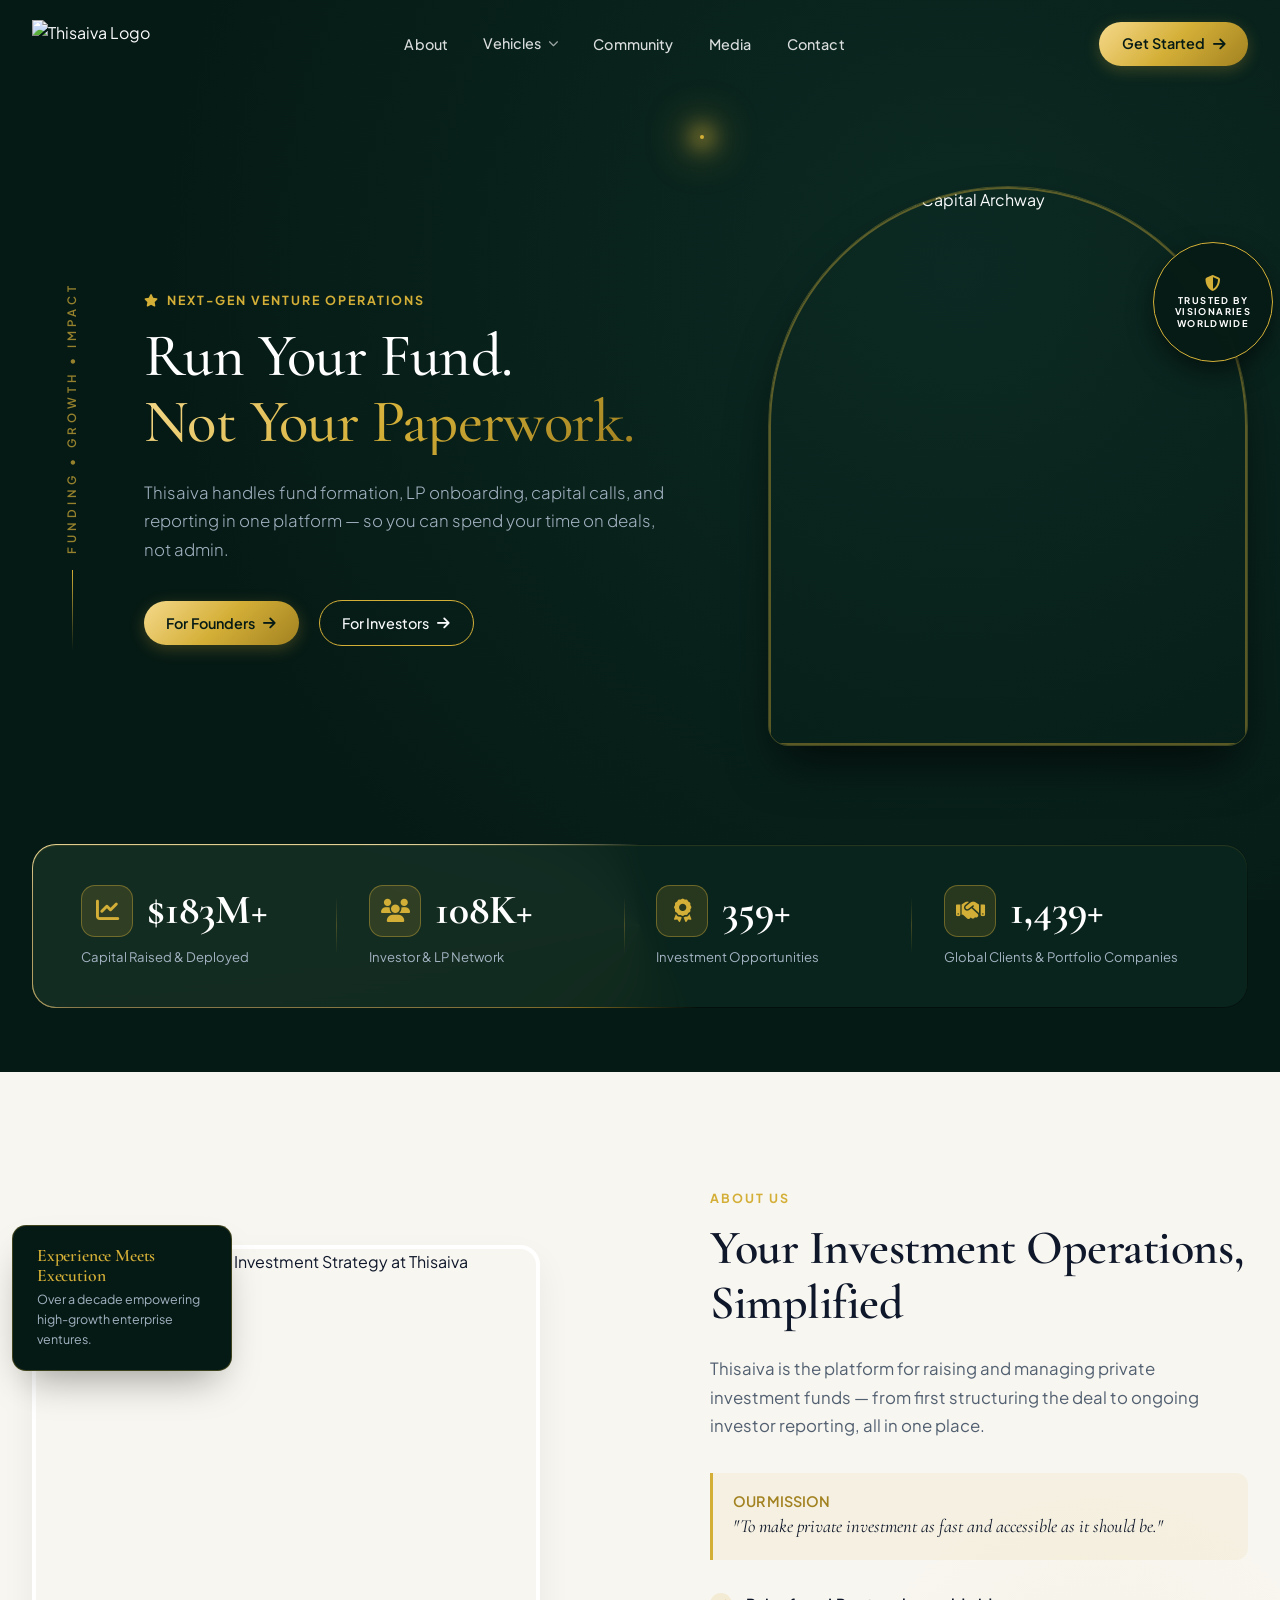
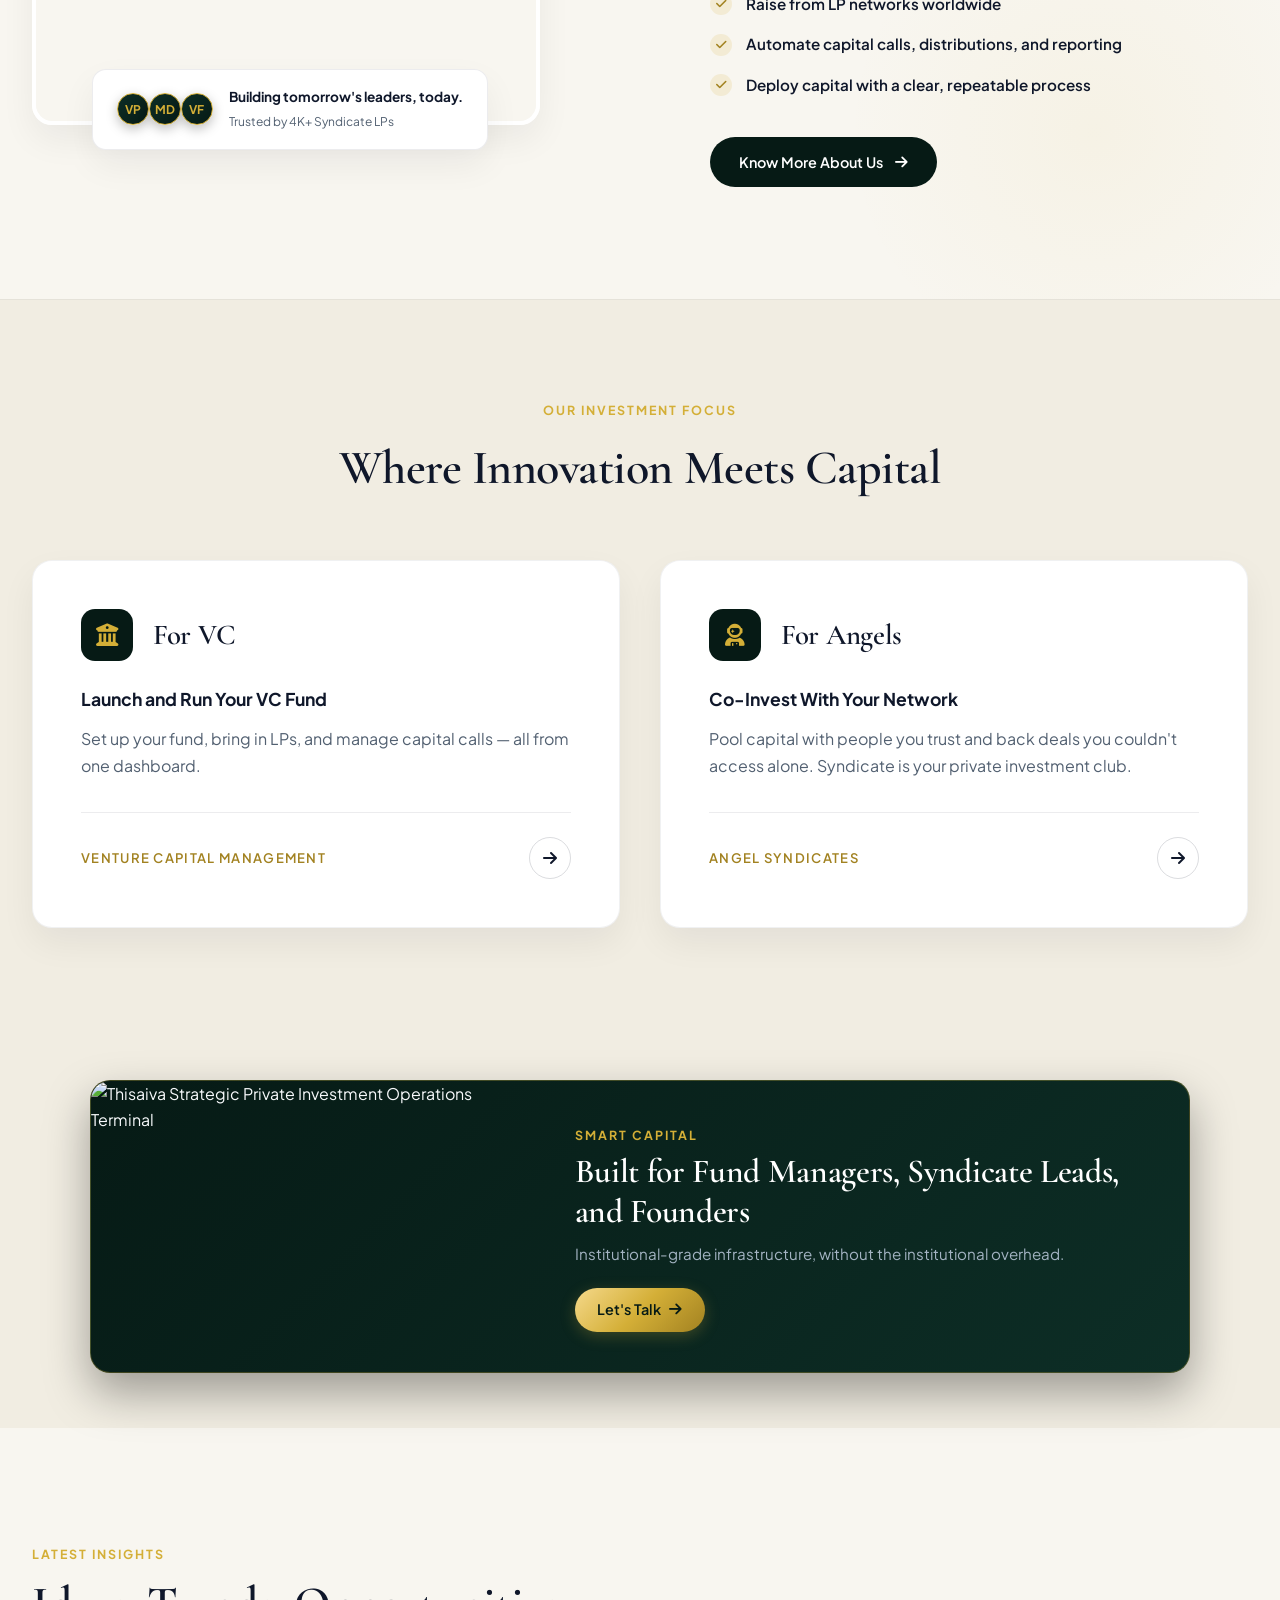
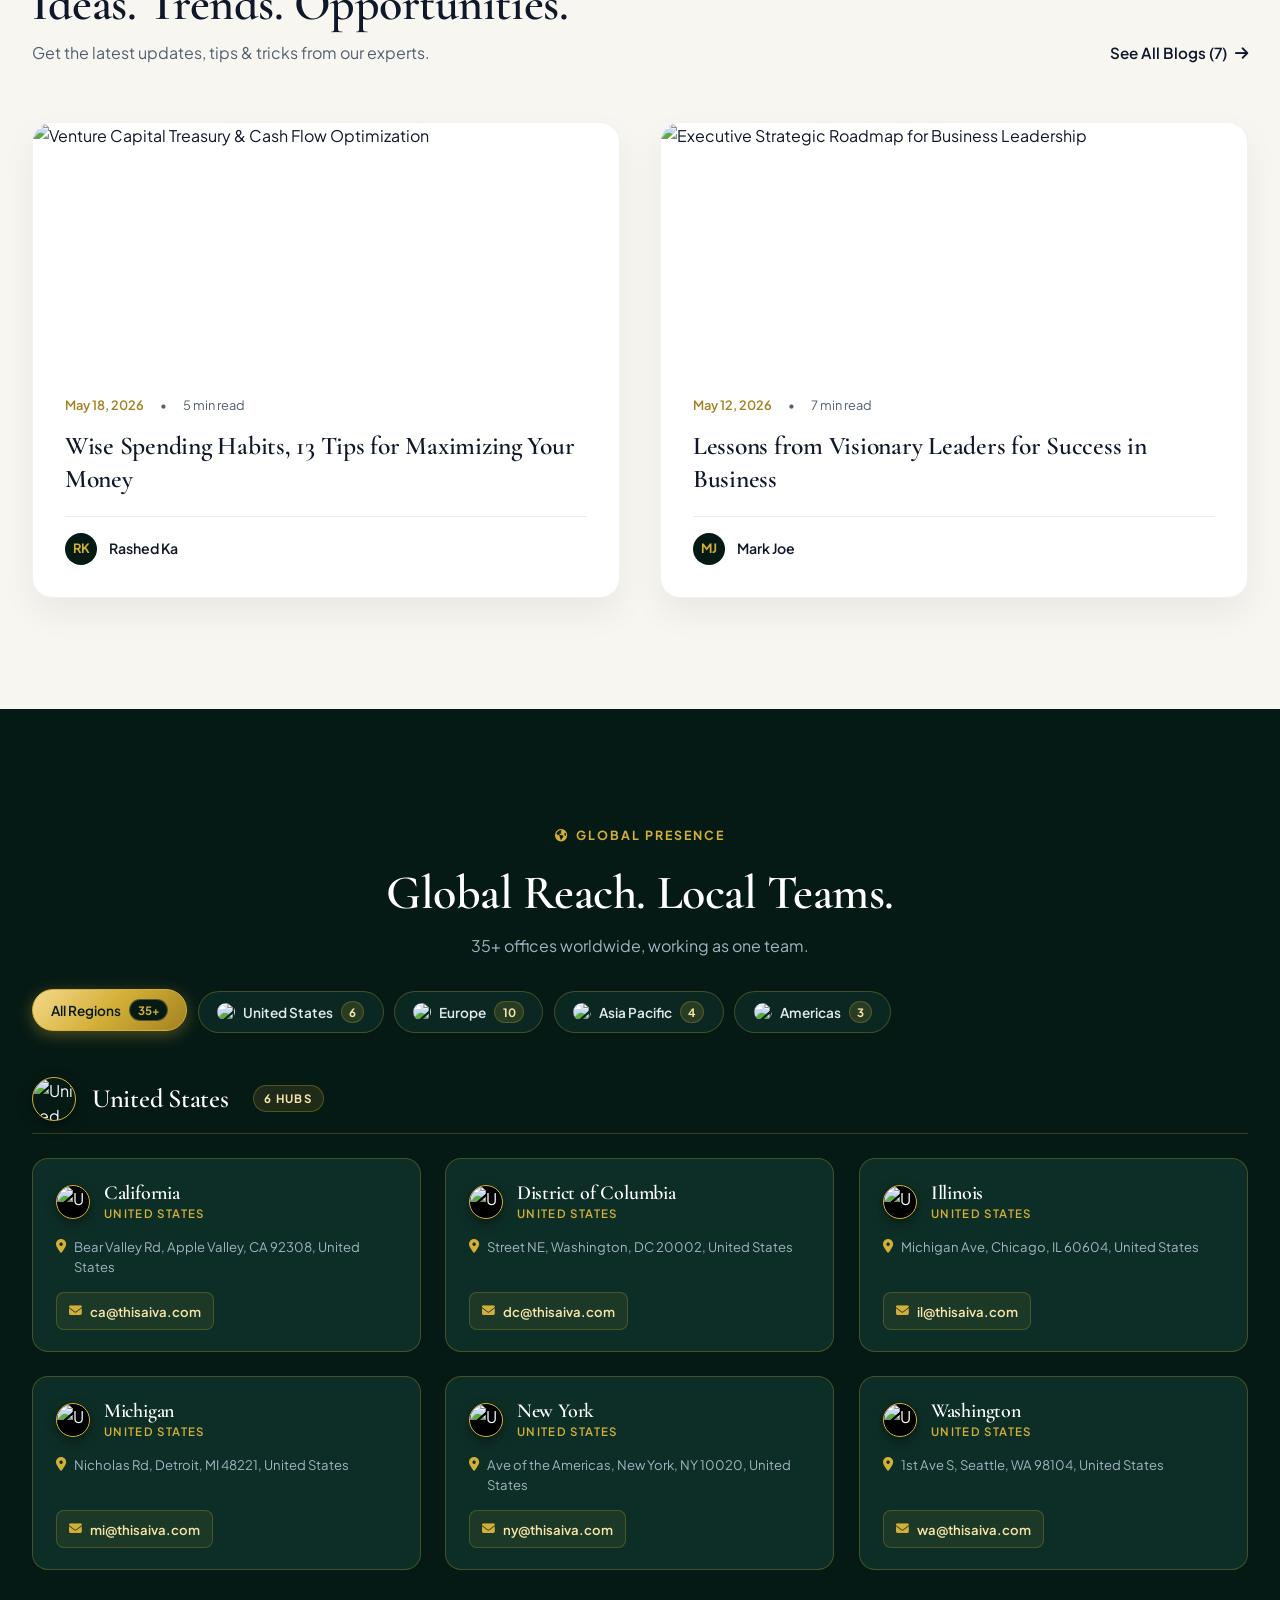
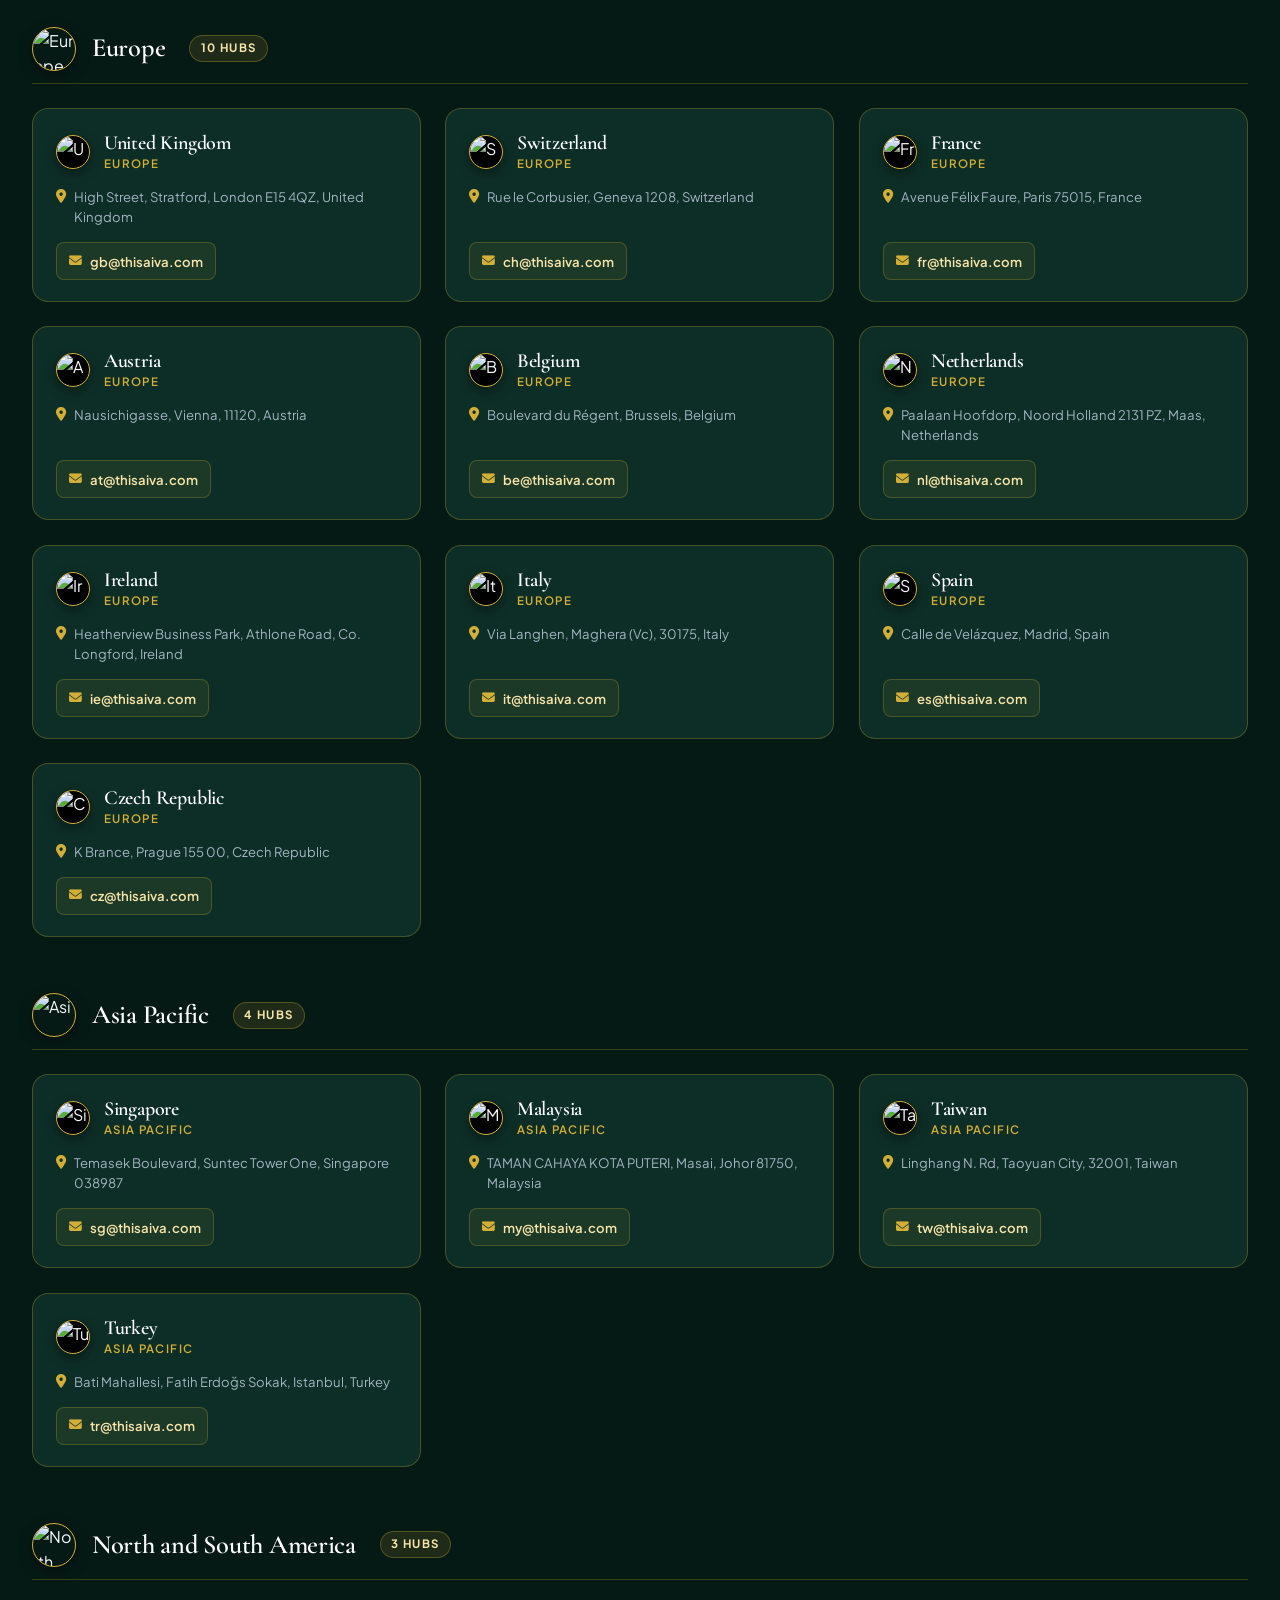
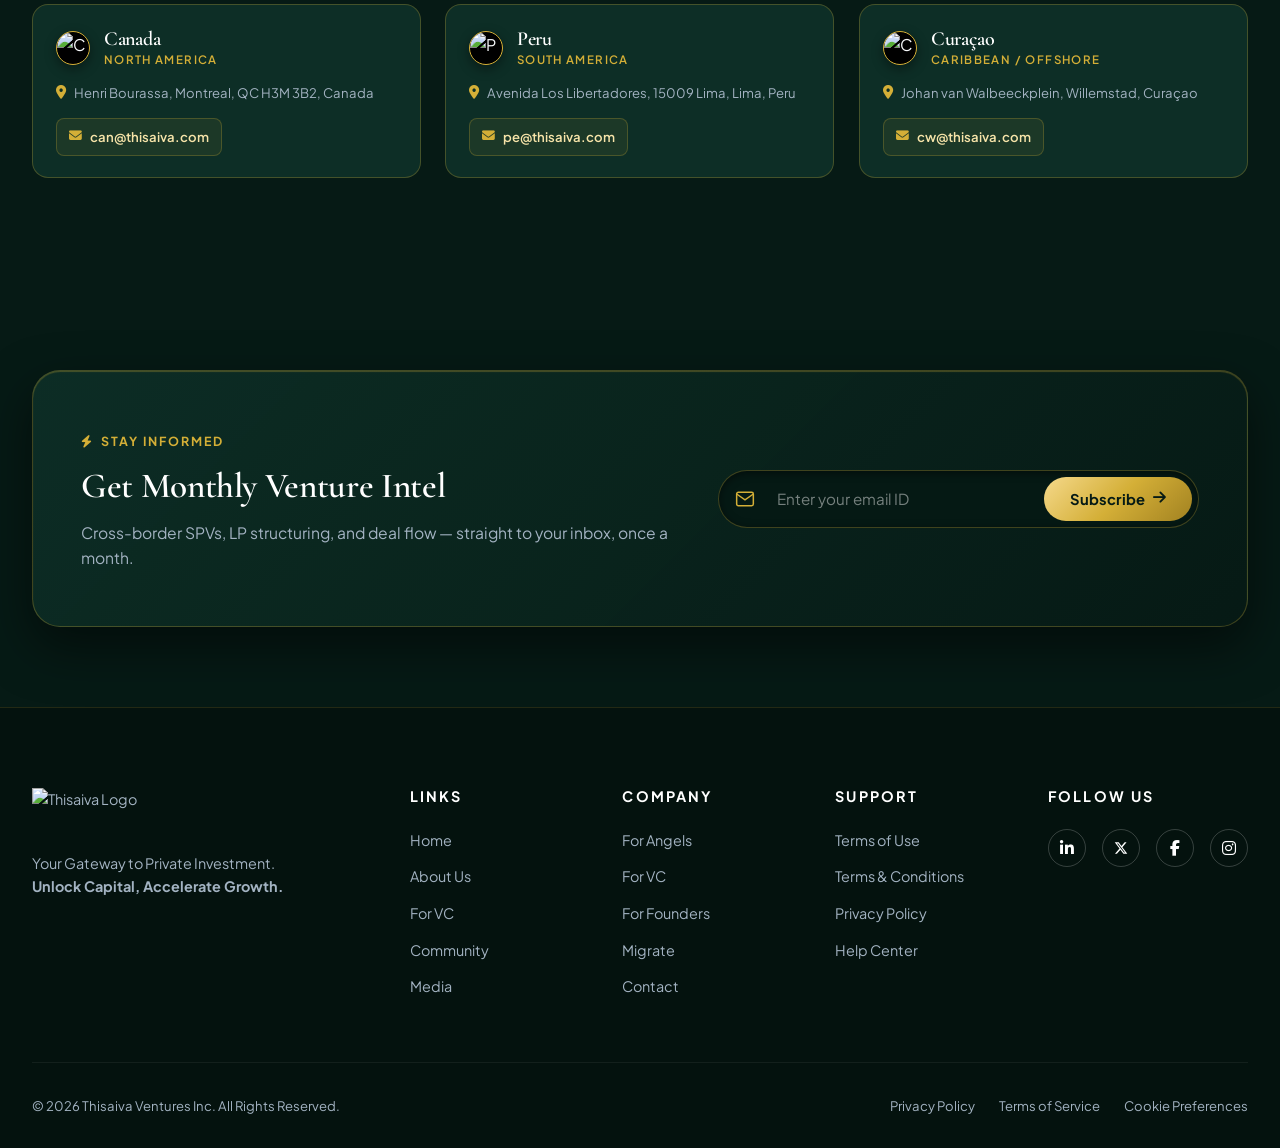
==== commit e9ad5e57: "fix(mobile): filter pills layout, card header alignment, hide luxembourg image, 2x2 simulator grid, " ====
--- a/index.html
+++ b/index.html
@@ -63,7 +63,7 @@
   <link rel="stylesheet" href="https://cdnjs.cloudflare.com/ajax/libs/font-awesome/6.4.0/css/all.min.css">
 
   <!-- Custom CSS -->
-  <link rel="stylesheet" href="styles.css?v=3.5">
+  <link rel="stylesheet" href="styles.css?v=3.6">
 </head>
 <body>
 
--- a/styles.css
+++ b/styles.css
@@ -1853,14 +1853,22 @@
     background: rgba(248, 246, 240, 0.95);
     backdrop-filter: blur(14px);
     -webkit-backdrop-filter: blur(14px);
-    padding: 0.65rem 0.5rem;
+    padding: 0.6rem 0.85rem;
     border-radius: 50px;
     border: 1px solid rgba(15, 23, 42, 0.08);
     box-shadow: 0 4px 15px rgba(15, 23, 42, 0.06);
     overflow-x: auto;
     flex-wrap: nowrap;
+    justify-content: flex-start;
+    gap: 0.65rem;
     scrollbar-width: none;
     margin-bottom: 2rem;
+    -webkit-overflow-scrolling: touch;
+  }
+
+  .vc-capabilities-section .filter-pills-bar .filter-pill {
+    padding: 0.5rem 1.1rem;
+    font-size: 0.8rem;
   }
 
   .vc-capabilities-section .filter-pills-bar::-webkit-scrollbar {
@@ -4244,6 +4252,8 @@
   cursor: pointer;
   transition: var(--transition-normal);
   box-shadow: 0 2px 8px rgba(15, 23, 42, 0.04);
+  white-space: nowrap;
+  flex-shrink: 0;
 }
 
 .filter-pill:hover,
@@ -4285,7 +4295,16 @@
   display: flex;
   align-items: center;
   justify-content: space-between;
-  margin-bottom: 1.5rem;
+  gap: 1rem;
+  margin-bottom: 1.25rem;
+}
+
+.vc-card-header-left {
+  display: flex;
+  align-items: center;
+  gap: 1rem;
+  flex: 1;
+  min-width: 0;
 }
 
 .vc-card-icon {
@@ -4299,6 +4318,7 @@
   justify-content: center;
   font-size: 1.3rem;
   transition: transform 0.3s ease;
+  flex-shrink: 0;
 }
 
 .vc-capability-card:hover .vc-card-icon {
@@ -4316,12 +4336,14 @@
   background: rgba(212, 175, 55, 0.12);
   padding: 0.3rem 0.75rem;
   border-radius: 50px;
-}
-
+  flex-shrink: 0;
+}
+
+.vc-card-header-left h3,
 .vc-capability-card h3 {
-  font-size: 1.55rem;
+  font-size: 1.35rem;
   color: var(--text-dark);
-  margin-bottom: 1rem;
+  margin-bottom: 0;
   line-height: 1.25;
 }
 
@@ -4646,11 +4668,24 @@
 
   .vc-card-header {
     margin-bottom: 1rem !important;
-  }
-
+    gap: 0.75rem !important;
+  }
+
+  .vc-card-header-left {
+    gap: 0.75rem !important;
+  }
+
+  .vc-card-header-left .vc-card-icon {
+    width: 44px !important;
+    height: 44px !important;
+    font-size: 1.15rem !important;
+  }
+
+  .vc-card-header-left h3,
   .vc-capability-card h3 {
-    font-size: 1.35rem !important;
-    margin-bottom: 0.65rem !important;
+    font-size: 1.2rem !important;
+    margin-bottom: 0 !important;
+    line-height: 1.25 !important;
   }
 
   .vc-capability-card p {
@@ -4658,9 +4693,35 @@
     line-height: 1.55 !important;
   }
 
-  .luxembourg-features-list,
+  /* Request 3: Hide Luxembourg visual diagram image on mobile */
+  .luxembourg-img-frame {
+    display: none !important;
+  }
+
+  .luxembourg-features-list {
+    grid-template-columns: 1fr;
+  }
+
+  /* Request 4: Simulator metrics in 2x2 grid on mobile */
   .simulator-results {
-    grid-template-columns: 1fr;
+    grid-template-columns: repeat(2, 1fr) !important;
+    gap: 0.85rem !important;
+    padding: 1.5rem 1.15rem !important;
+  }
+
+  .sim-result-card {
+    padding: 1rem 0.85rem !important;
+    border-radius: 12px !important;
+  }
+
+  .sim-result-label {
+    font-size: 0.68rem !important;
+    letter-spacing: 0.04em !important;
+    margin-bottom: 0.25rem !important;
+  }
+
+  .sim-result-value {
+    font-size: 1.45rem !important;
   }
 
   .simulator-box {
@@ -4750,7 +4811,7 @@
 .captable-view img {
   width: 100%;
   height: auto;
-  max-height: 220px;
+  max-height: 180px;
   object-fit: cover;
   display: block;
   transition: transform 0.55s cubic-bezier(0.16, 1, 0.3, 1);
@@ -5042,6 +5103,10 @@
 
   .captable-showcase-box {
     padding: 1.75rem 1.25rem;
+  }
+
+  .captable-view img {
+    max-height: 130px !important;
   }
 
   .advantage-card {
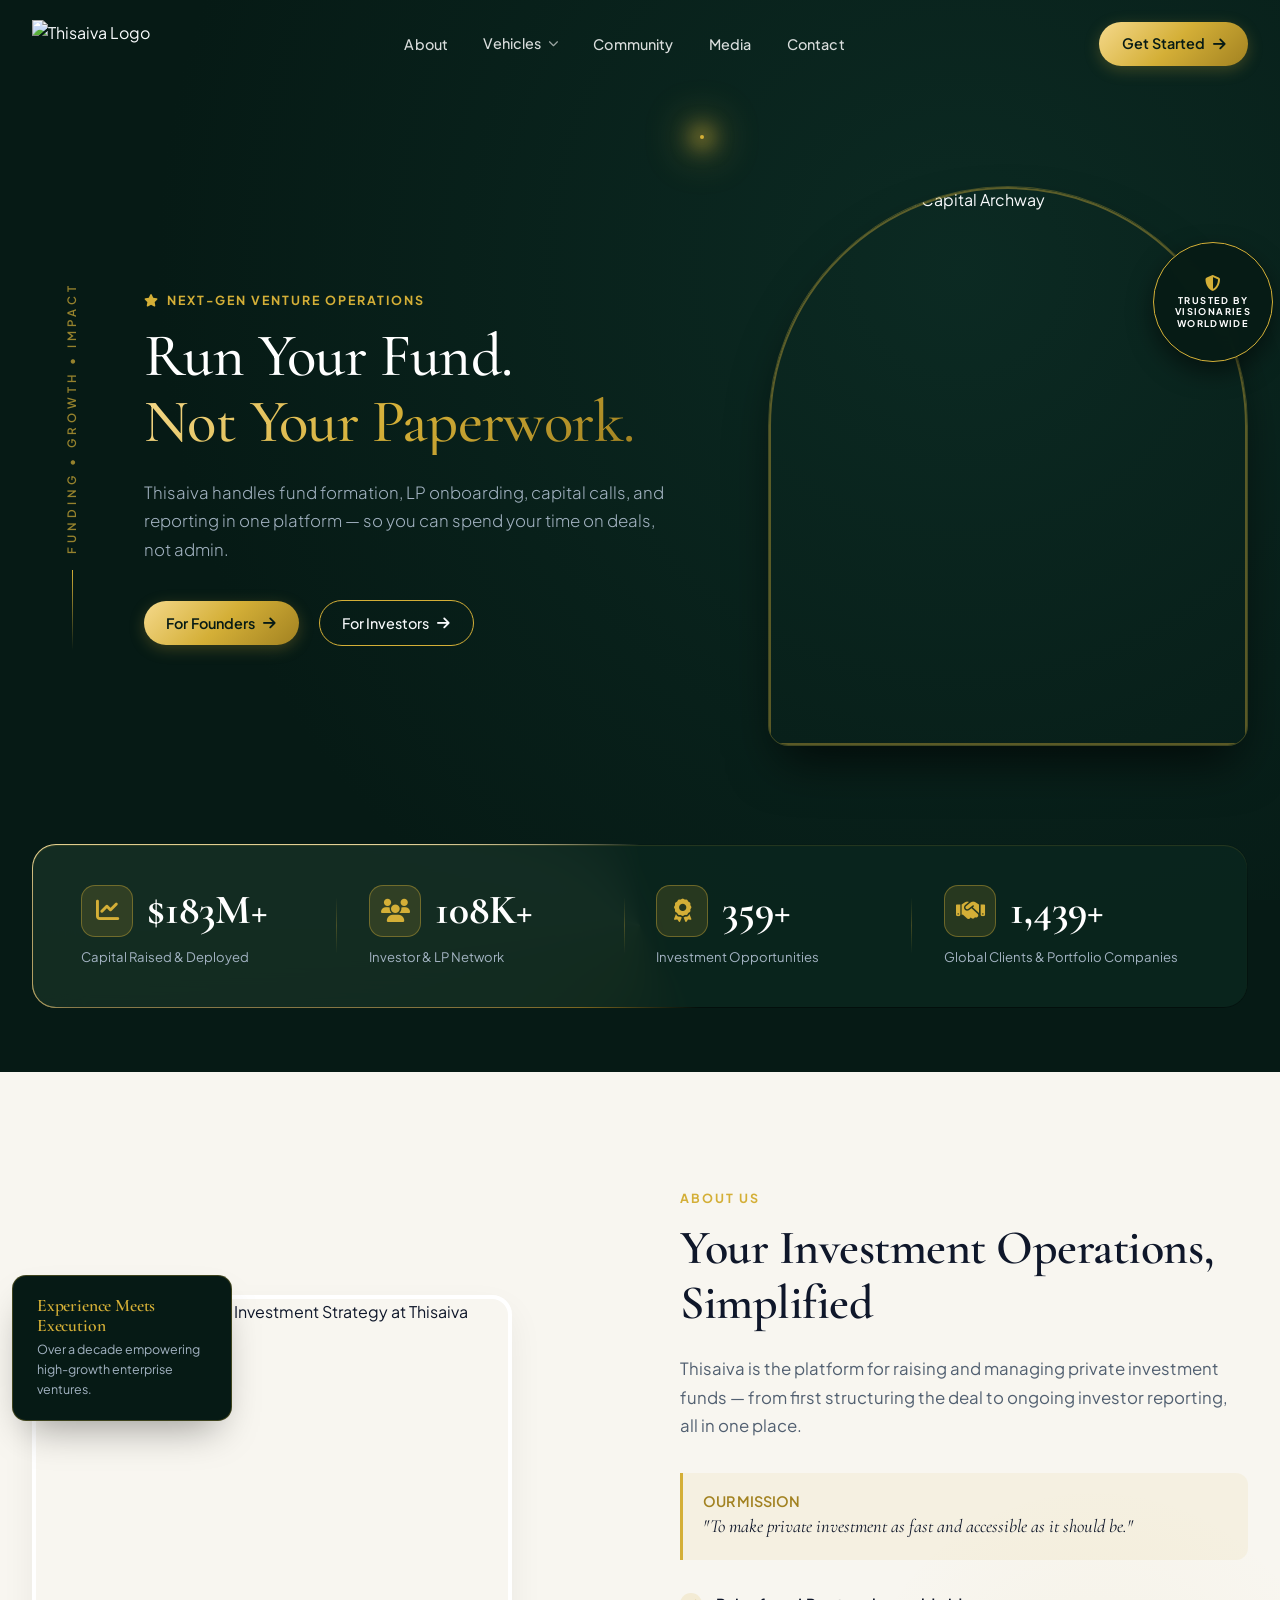
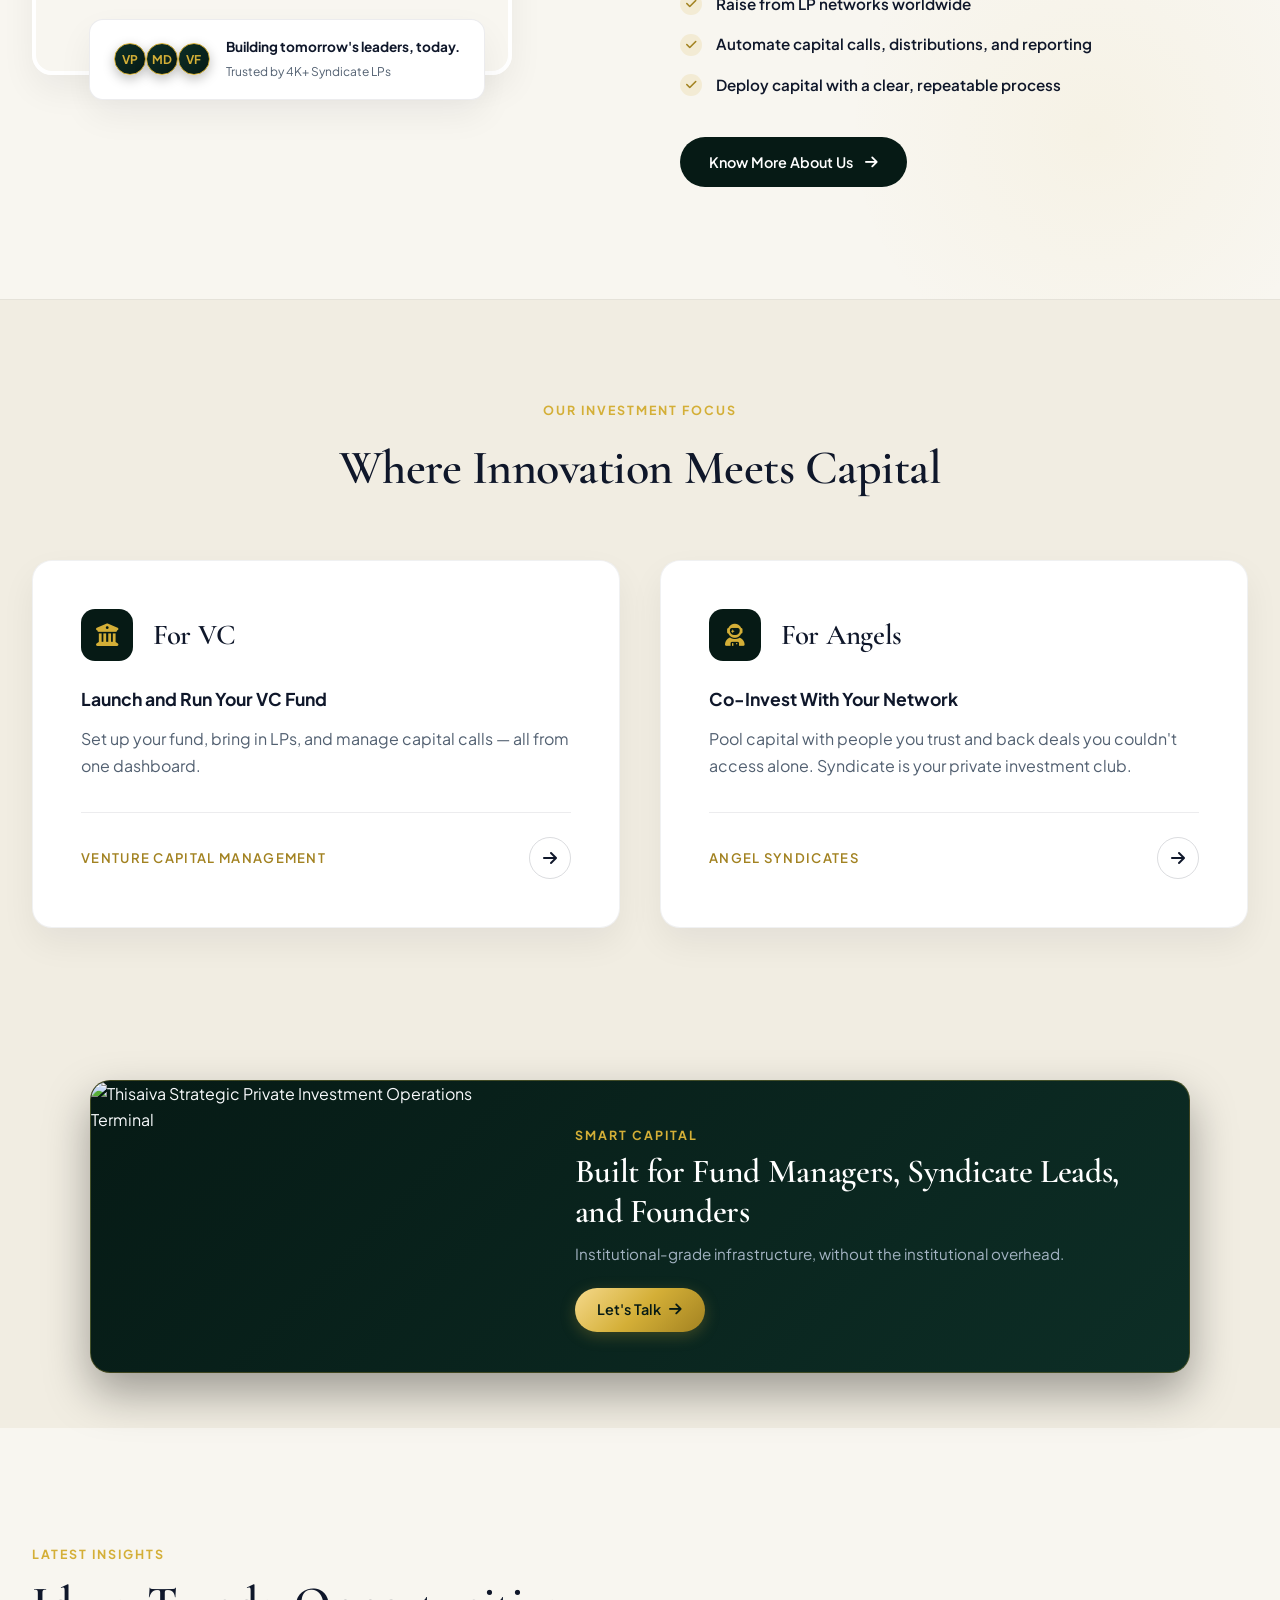
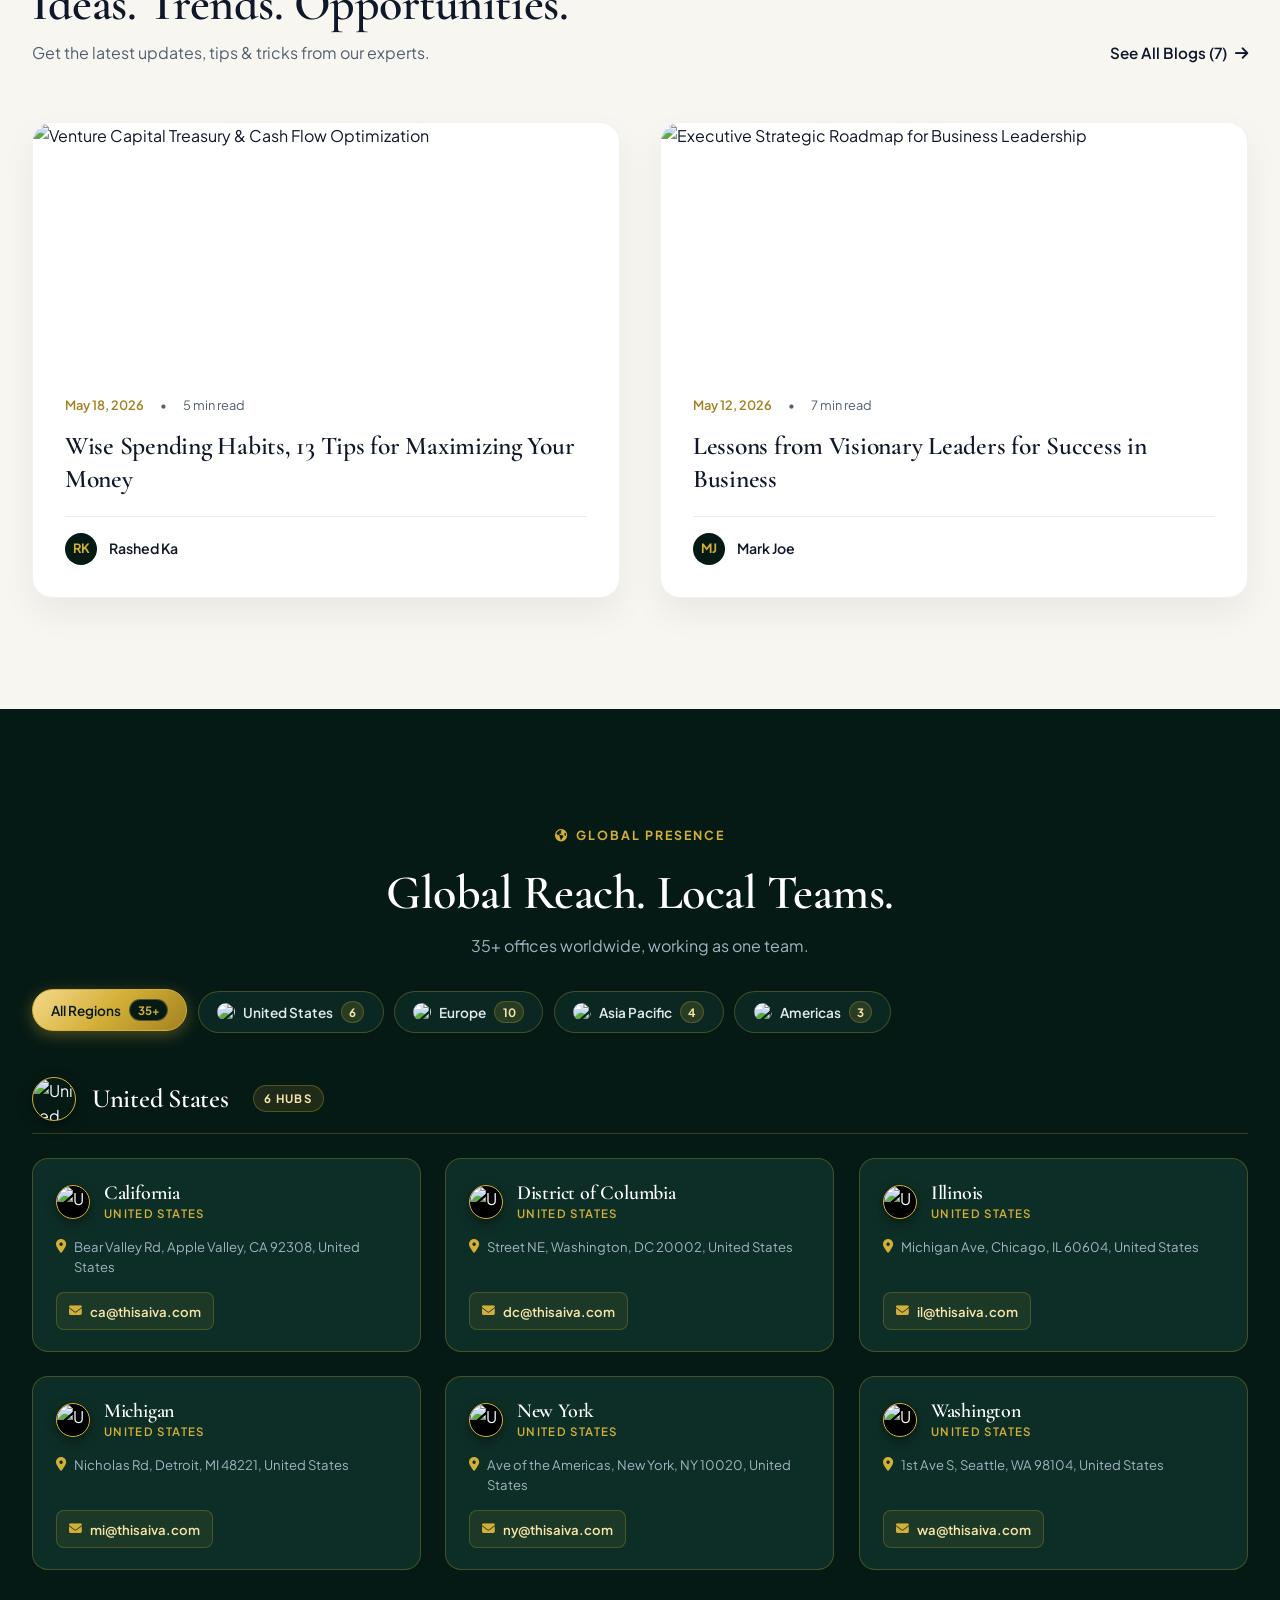
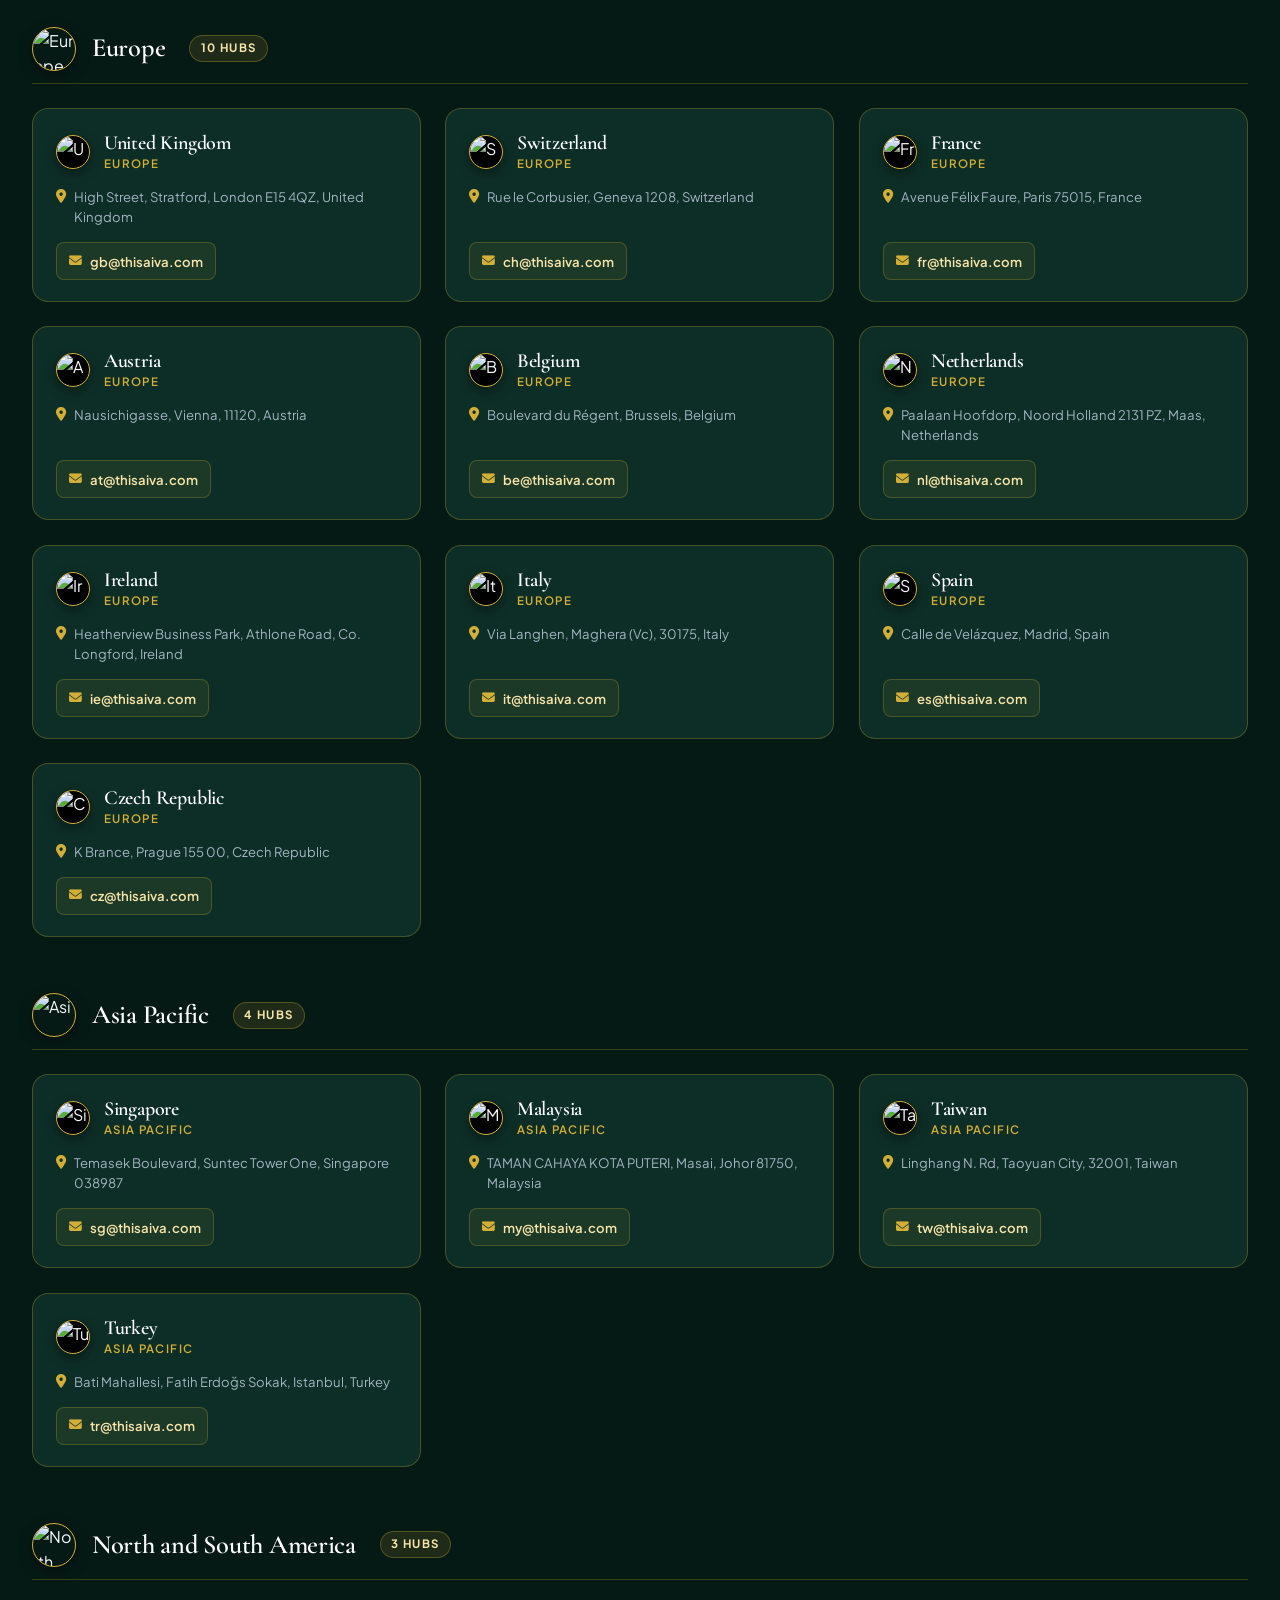
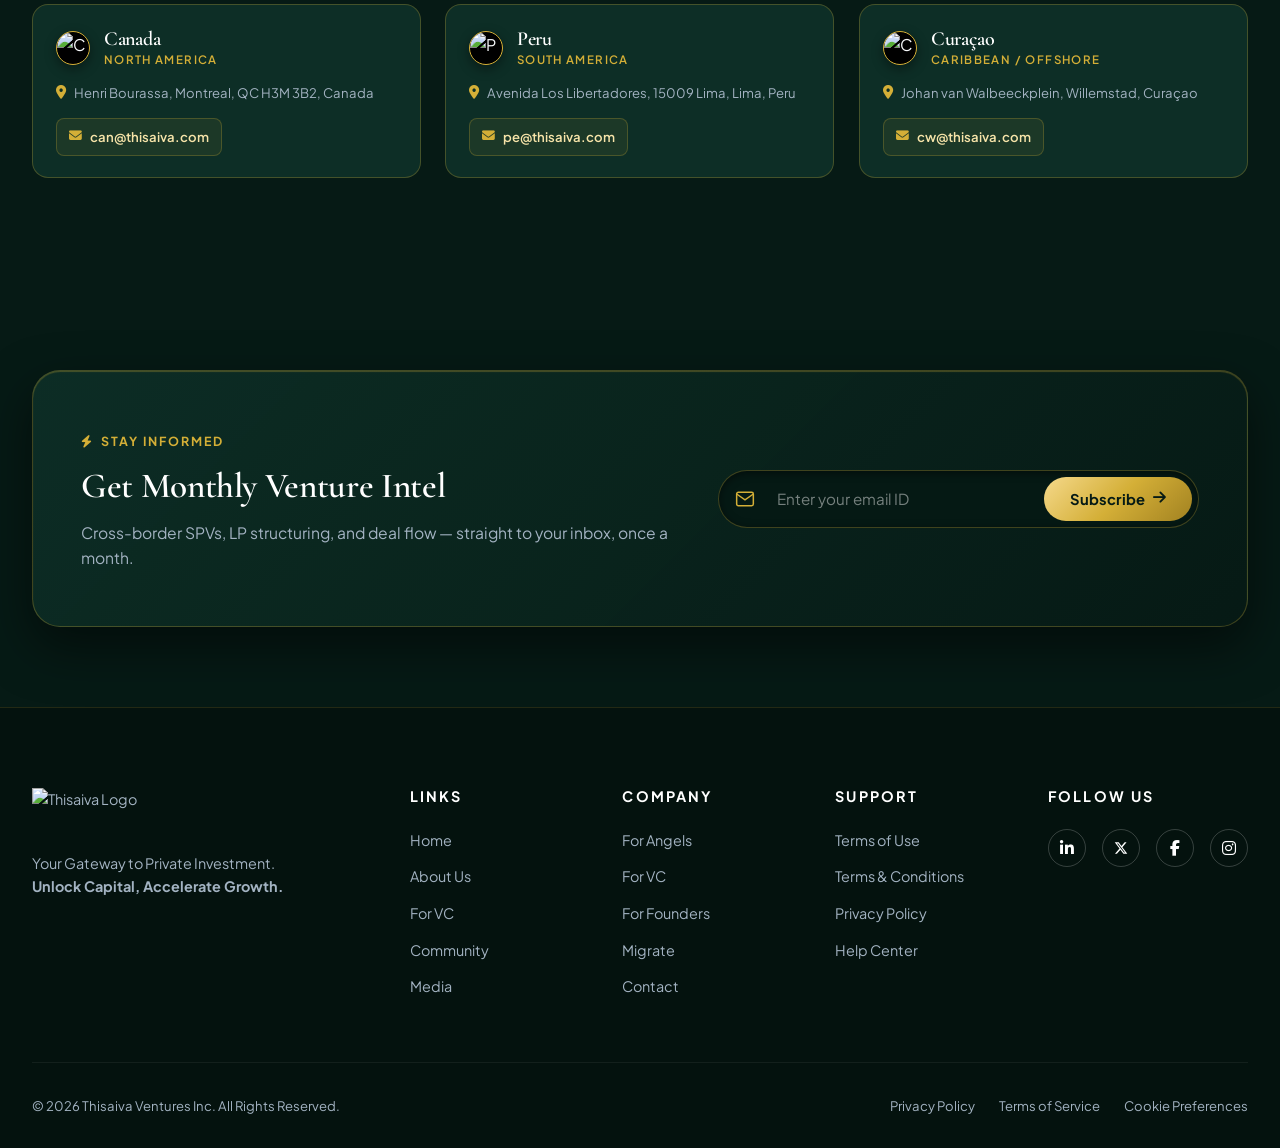
==== commit 4098671f: "feat: migrate and about page UI refinements, testimonials carousel slider with auto-scroll and arrow" ====
--- a/index.html
+++ b/index.html
@@ -63,7 +63,7 @@
   <link rel="stylesheet" href="https://cdnjs.cloudflare.com/ajax/libs/font-awesome/6.4.0/css/all.min.css">
 
   <!-- Custom CSS -->
-  <link rel="stylesheet" href="styles.css?v=3.6">
+  <link rel="stylesheet" href="styles.css?v=3.7">
 </head>
 <body>
 
@@ -1116,6 +1116,6 @@
   </div>
 
   <!-- JavaScript -->
-  <script src="script.js?v=3.5"></script>
+  <script src="script.js?v=3.7"></script>
 </body>
 </html>
--- a/styles.css
+++ b/styles.css
@@ -793,7 +793,8 @@
 
 .about-img-main {
   width: 85%;
-  height: 480px;
+  max-width: 480px;
+  height: 380px;
   border-radius: 20px;
   overflow: hidden;
   box-shadow: var(--shadow-soft);
@@ -1083,20 +1084,31 @@
 .cta-banner-card.cta-banner-no-img,
 .cta-banner-card:not(:has(.cta-img-wrapper)) {
   grid-template-columns: 1fr;
-  max-width: 1050px;
+  max-width: 950px;
 }
 
 .cta-banner-card.cta-banner-no-img .cta-content,
 .cta-banner-card:not(:has(.cta-img-wrapper)) .cta-content {
   display: flex;
-  align-items: center;
-  justify-content: space-between;
-  gap: 3rem;
-  padding: 3.25rem 4rem;
-}
-
-.cta-text-group {
-  max-width: 680px;
+  flex-direction: column;
+  align-items: center;
+  text-align: center;
+  justify-content: center;
+  gap: 1.75rem;
+  padding: 3.5rem 2.5rem;
+}
+
+.cta-banner-card.cta-banner-no-img .cta-text-group,
+.cta-banner-card:not(:has(.cta-img-wrapper)) .cta-text-group {
+  max-width: 720px;
+  text-align: center;
+  margin: 0 auto;
+}
+
+.cta-banner-card.cta-banner-no-img .cta-action-group,
+.cta-banner-card:not(:has(.cta-img-wrapper)) .cta-action-group {
+  display: flex;
+  justify-content: center;
 }
 
 .cta-text-group .section-eyebrow {
@@ -2409,7 +2421,9 @@
 
   .about-img-main {
     width: 100%;
-    height: 380px;
+    max-width: 440px;
+    height: 260px;
+    margin: 0 auto;
   }
 
   .cta-banner-card {
@@ -2419,9 +2433,22 @@
   .cta-banner-card.cta-banner-no-img .cta-content,
   .cta-banner-card:not(:has(.cta-img-wrapper)) .cta-content {
     flex-direction: column;
-    align-items: flex-start;
-    gap: 1.75rem;
+    align-items: center;
+    text-align: center;
+    gap: 1.5rem;
     padding: 2.25rem 1.75rem;
+  }
+
+  .cta-banner-card.cta-banner-no-img .cta-text-group,
+  .cta-banner-card:not(:has(.cta-img-wrapper)) .cta-text-group {
+    text-align: center;
+  }
+
+  .cta-banner-card.cta-banner-no-img .cta-action-group,
+  .cta-banner-card:not(:has(.cta-img-wrapper)) .cta-action-group {
+    display: flex;
+    justify-content: center;
+    width: 100%;
   }
 
   .cta-img-wrapper {
@@ -3529,29 +3556,109 @@
   padding: 7rem 0;
 }
 
-.testimonials-grid {
-  display: grid;
-  grid-template-columns: repeat(3, 1fr);
-  gap: 2rem;
-  margin-top: 3.5rem;
-}
-
-.testimonial-card {
+/* Carousel Navigation Controls */
+.testimonials-nav-wrapper {
+  display: flex;
+  align-items: center;
+  justify-content: center;
+  gap: 1.25rem;
+  margin-top: 2rem;
+  margin-bottom: 2.25rem;
+}
+
+.testimonial-nav-btn {
+  width: 46px;
+  height: 46px;
+  border-radius: 50%;
+  background: var(--bg-dark);
+  border: 1px solid var(--border-gold);
+  color: var(--gold-primary);
+  display: inline-flex;
+  align-items: center;
+  justify-content: center;
+  font-size: 1rem;
+  cursor: pointer;
+  transition: all 0.25s ease;
+  box-shadow: 0 4px 15px rgba(0, 0, 0, 0.12);
+  outline: none;
+}
+
+.testimonial-nav-btn:hover {
+  background: var(--gold-gradient);
+  color: var(--bg-dark);
+  border-color: transparent;
+  transform: translateY(-2px) scale(1.06);
+  box-shadow: 0 6px 20px rgba(212, 175, 55, 0.35);
+}
+
+.testimonial-nav-btn:active {
+  transform: scale(0.95);
+}
+
+.testimonial-dots {
+  display: flex;
+  align-items: center;
+  gap: 0.55rem;
+}
+
+.testimonial-dot {
+  width: 10px;
+  height: 10px;
+  border-radius: 50%;
+  background: rgba(15, 23, 42, 0.2);
+  border: none;
+  cursor: pointer;
+  padding: 0;
+  transition: all 0.3s cubic-bezier(0.22, 1, 0.36, 1);
+}
+
+.testimonial-dot:hover {
+  background: rgba(212, 175, 55, 0.6);
+}
+
+.testimonial-dot.active {
+  width: 26px;
+  border-radius: 10px;
+  background: var(--gold-primary);
+}
+
+/* Carousel Track & Card */
+.testimonials-carousel-container {
+  max-width: 760px;
+  margin: 0 auto;
+  overflow: hidden;
+  position: relative;
+  border-radius: 20px;
+  box-shadow: var(--shadow-soft);
+  background: transparent;
+}
+
+.testimonials-carousel-track {
+  display: flex;
+  transition: transform 0.55s cubic-bezier(0.22, 1, 0.36, 1);
+  will-change: transform;
+  width: 100%;
+}
+
+.testimonials-carousel-track .testimonial-card {
+  flex: 0 0 100%;
+  width: 100%;
+  min-width: 100%;
+  box-sizing: border-box;
   background: #ffffff;
   border-radius: 20px;
-  padding: 2.5rem;
+  padding: 2.75rem 3rem;
+  border: 1px solid rgba(15, 23, 42, 0.08);
   box-shadow: var(--shadow-soft);
-  border: 1px solid rgba(15, 23, 42, 0.06);
   display: flex;
   flex-direction: column;
   justify-content: space-between;
-  transition: var(--transition-normal);
-}
-
-.testimonial-card:hover {
-  transform: translateY(-6px);
-  box-shadow: 0 20px 40px rgba(15, 23, 42, 0.12);
-  border-color: rgba(212, 175, 55, 0.35);
+  margin: 0;
+  transition: border-color var(--transition-normal);
+}
+
+.testimonials-carousel-track .testimonial-card:hover {
+  border-color: rgba(212, 175, 55, 0.4);
 }
 
 .stars-rating {
@@ -3623,9 +3730,6 @@
     grid-template-columns: 1fr;
   }
 
-  .testimonials-grid {
-    grid-template-columns: repeat(2, 1fr);
-  }
 }
 
 @media (max-width: 768px) {
@@ -3643,8 +3747,20 @@
     font-size: 1rem;
   }
 
-  .testimonials-grid {
-    grid-template-columns: 1fr;
+  .testimonials-nav-wrapper {
+    gap: 1rem;
+    margin-top: 1.5rem;
+    margin-bottom: 1.75rem;
+  }
+
+  .testimonial-nav-btn {
+    width: 42px;
+    height: 42px;
+    font-size: 0.9rem;
+  }
+
+  .testimonials-carousel-track .testimonial-card {
+    padding: 2.25rem 1.75rem;
   }
 
   .why-card {
@@ -5133,11 +5249,9 @@
 }
 
 .migrate-top-grid {
-  display: grid;
-  grid-template-columns: 5fr 7fr;
-  gap: 4rem;
-  align-items: center;
-  margin-bottom: 5rem;
+  display: block;
+  max-width: 800px;
+  margin: 0 auto 5rem auto;
 }
 
 .migrate-pipeline-card {
@@ -5185,6 +5299,35 @@
   border-color: rgba(212, 175, 55, 0.4);
 }
 
+.migrate-card-header {
+  display: flex;
+  align-items: center;
+  gap: 1.25rem;
+  margin-bottom: 1.25rem;
+}
+
+.migrate-card-header .migrate-icon-box {
+  margin-bottom: 0;
+  flex-shrink: 0;
+}
+
+.migrate-card-title-group {
+  display: flex;
+  flex-direction: column;
+}
+
+.migrate-card-title-group .section-eyebrow {
+  margin-bottom: 0.2rem;
+}
+
+.migrate-card-title-group h3,
+.migrate-feature-card h3 {
+  font-size: 1.35rem;
+  color: var(--text-dark);
+  margin-bottom: 0;
+  line-height: 1.25;
+}
+
 .migrate-icon-box {
   width: 52px;
   height: 52px;
@@ -5203,13 +5346,6 @@
   background: var(--gold-gradient);
   color: var(--bg-dark);
   transform: scale(1.1);
-}
-
-.migrate-feature-card h3 {
-  font-size: 1.55rem;
-  color: var(--text-dark);
-  margin-bottom: 0.85rem;
-  line-height: 1.25;
 }
 
 .migrate-feature-card p {
@@ -5386,7 +5522,7 @@
   background: var(--bg-dark);
   border: 1px solid var(--border-gold);
   border-radius: 20px;
-  padding: 2.5rem;
+  padding: 1.75rem 1.5rem;
   text-align: center;
   color: var(--text-light);
   box-shadow: var(--shadow-dark);
@@ -5394,17 +5530,17 @@
 
 .score-number-big {
   font-family: var(--font-serif);
-  font-size: 3.8rem;
+  font-size: 2.8rem;
   font-weight: 700;
   color: var(--gold-primary);
   line-height: 1;
-  margin: 1rem 0;
+  margin: 0.5rem 0;
 }
 
 .score-status-text {
-  font-size: 0.9rem;
+  font-size: 0.88rem;
   color: var(--text-light-muted);
-  line-height: 1.5;
+  line-height: 1.45;
 }
 
 /* Responsive Breakpoints for Migrate */
@@ -5432,6 +5568,28 @@
 
   .readiness-card {
     padding: 2rem 1.5rem;
+  }
+
+  .score-dial-panel {
+    padding: 1.35rem 1.15rem;
+    max-width: 340px;
+    margin: 0 auto;
+    border-radius: 16px;
+  }
+
+  .score-number-big {
+    font-size: 2.4rem;
+    margin: 0.35rem 0;
+  }
+
+  .score-status-text {
+    font-size: 0.82rem;
+  }
+
+  .score-dial-panel .btn-gold {
+    margin-top: 1rem !important;
+    padding: 0.65rem 1.25rem !important;
+    font-size: 0.85rem !important;
   }
 
   .migrate-overview-section,
@@ -6897,7 +7055,30 @@
   }
 
   .about-img-main {
-    height: 250px;
+    height: 180px;
+  }
+
+  .testimonials-nav-wrapper {
+    gap: 0.85rem;
+    margin-top: 1.25rem;
+    margin-bottom: 1.5rem;
+  }
+
+  .testimonial-nav-btn {
+    width: 42px;
+    height: 42px;
+    font-size: 0.9rem;
+  }
+
+  .testimonials-carousel-track .testimonial-card {
+    padding: 1.85rem 1.35rem;
+    border-radius: 18px;
+  }
+
+  .testimonial-text {
+    font-size: 1.05rem;
+    line-height: 1.6;
+    margin-bottom: 1.5rem;
   }
 
   /* VC page */
@@ -6940,6 +7121,43 @@
 
   .readiness-card {
     padding: 1.5rem 1rem;
+  }
+
+  .score-dial-panel {
+    padding: 1.25rem 1rem;
+    max-width: 320px;
+    margin: 0 auto;
+    border-radius: 16px;
+  }
+
+  .score-number-big {
+    font-size: 2.3rem;
+    margin: 0.35rem 0;
+  }
+
+  .score-status-text {
+    font-size: 0.82rem;
+  }
+
+  .score-dial-panel .btn-gold {
+    margin-top: 1rem !important;
+    padding: 0.65rem 1.25rem !important;
+    font-size: 0.85rem !important;
+  }
+
+  .migrate-card-header {
+    gap: 1rem;
+    margin-bottom: 1rem;
+  }
+
+  .migrate-card-header .migrate-icon-box {
+    width: 44px;
+    height: 44px;
+    font-size: 1.15rem;
+  }
+
+  .migrate-card-title-group h3 {
+    font-size: 1.15rem;
   }
 
   /* Community page */
